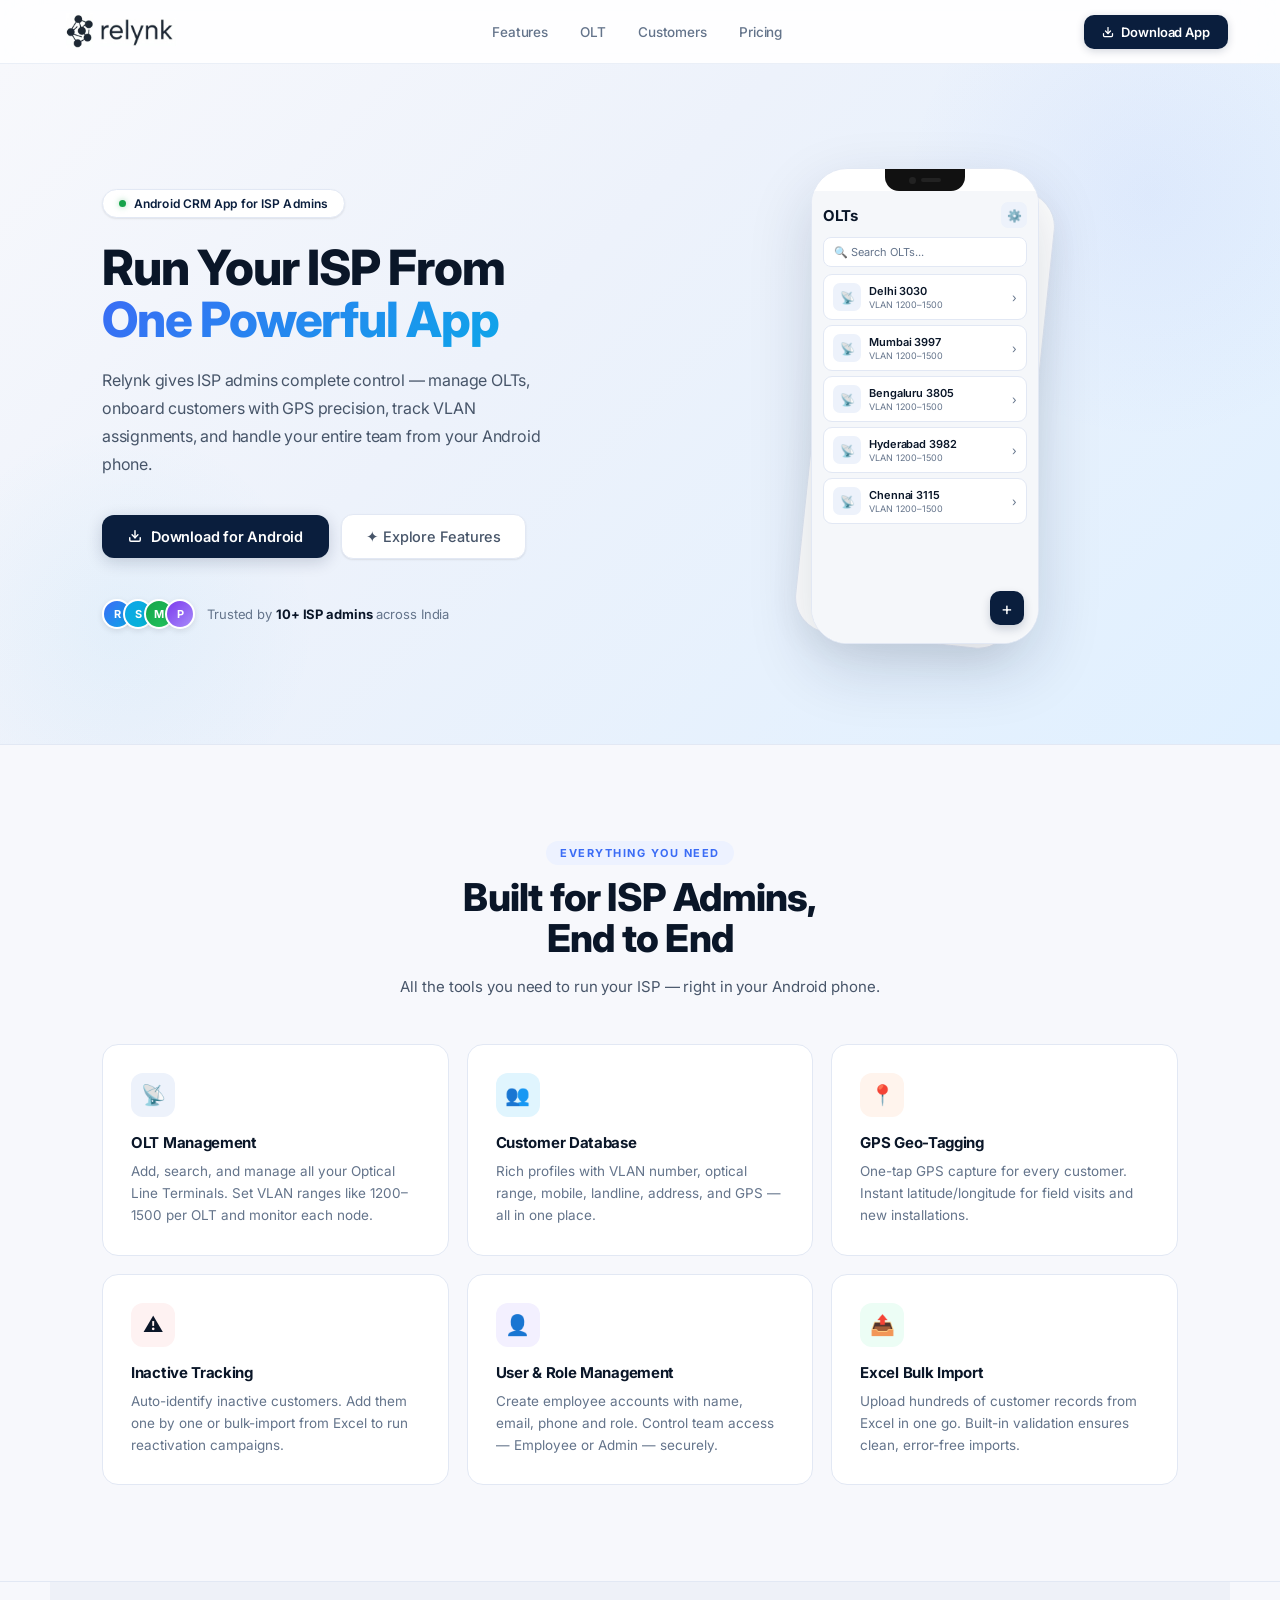
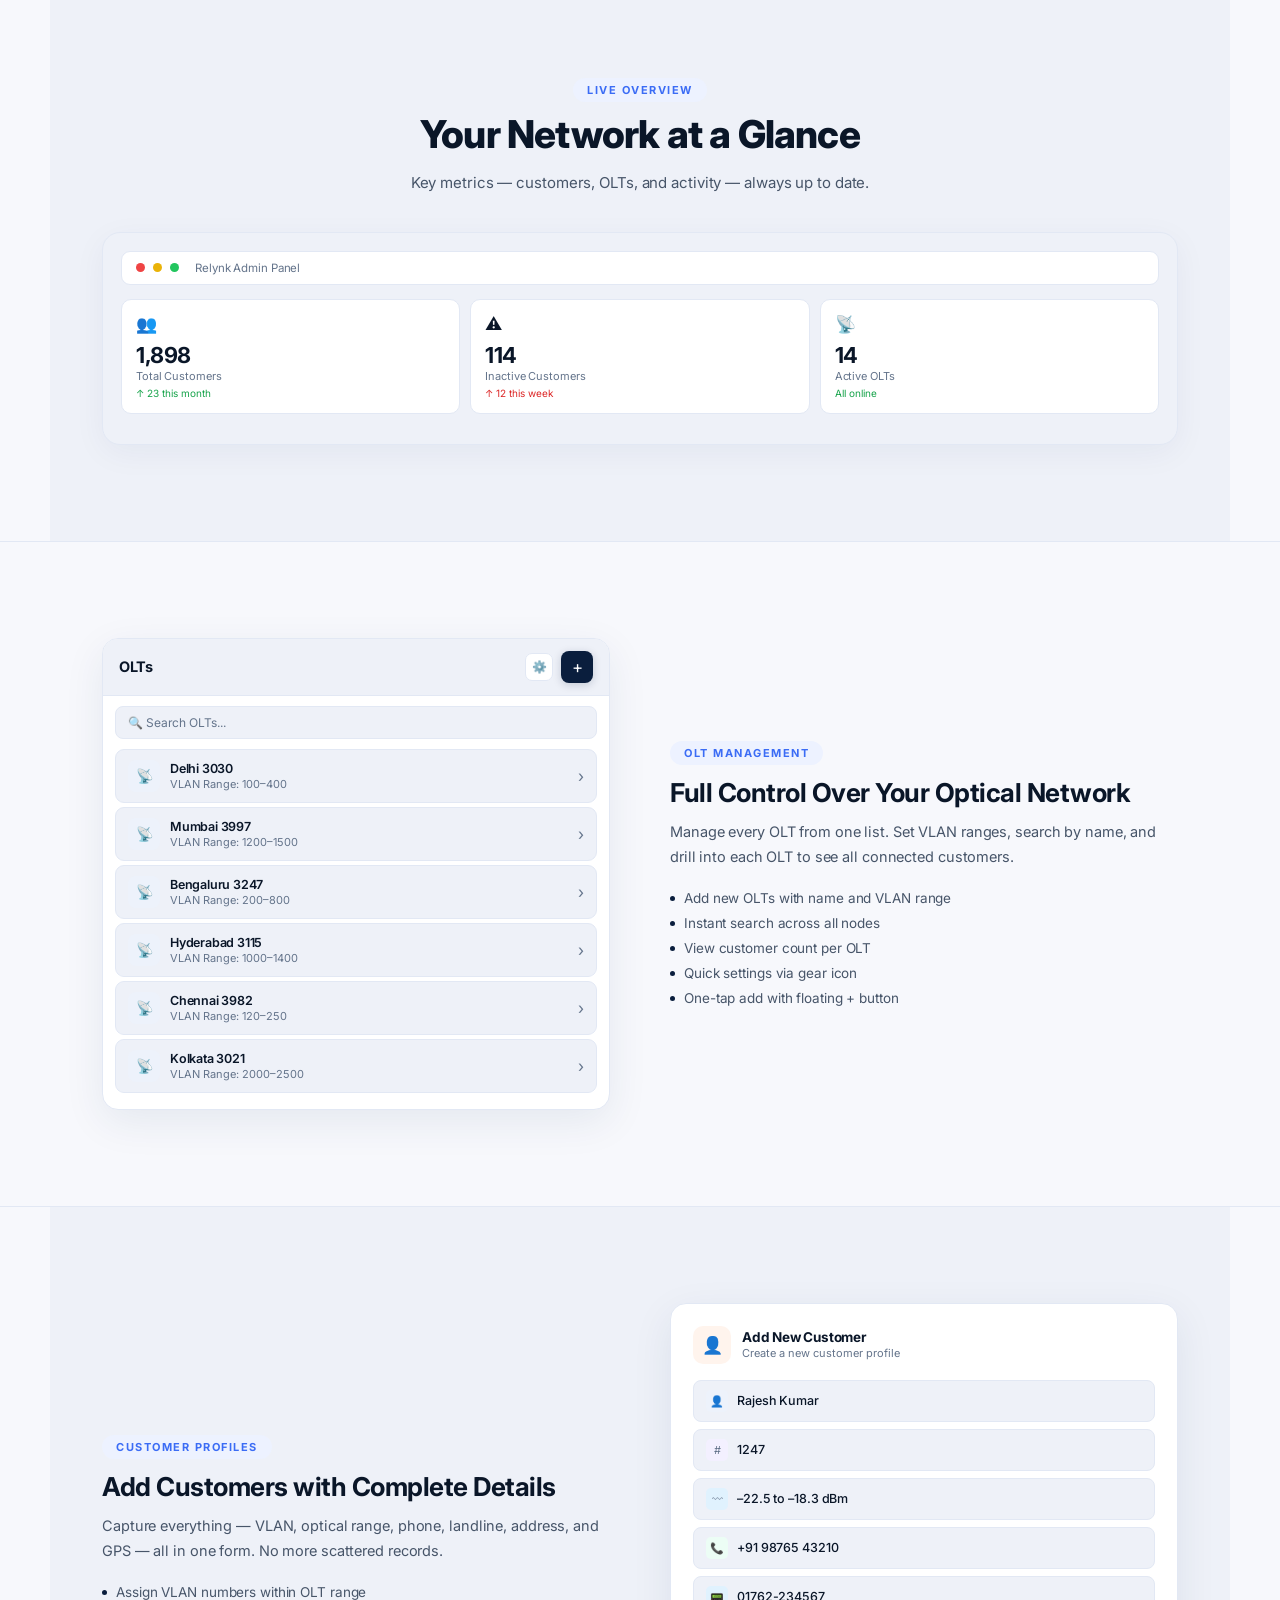
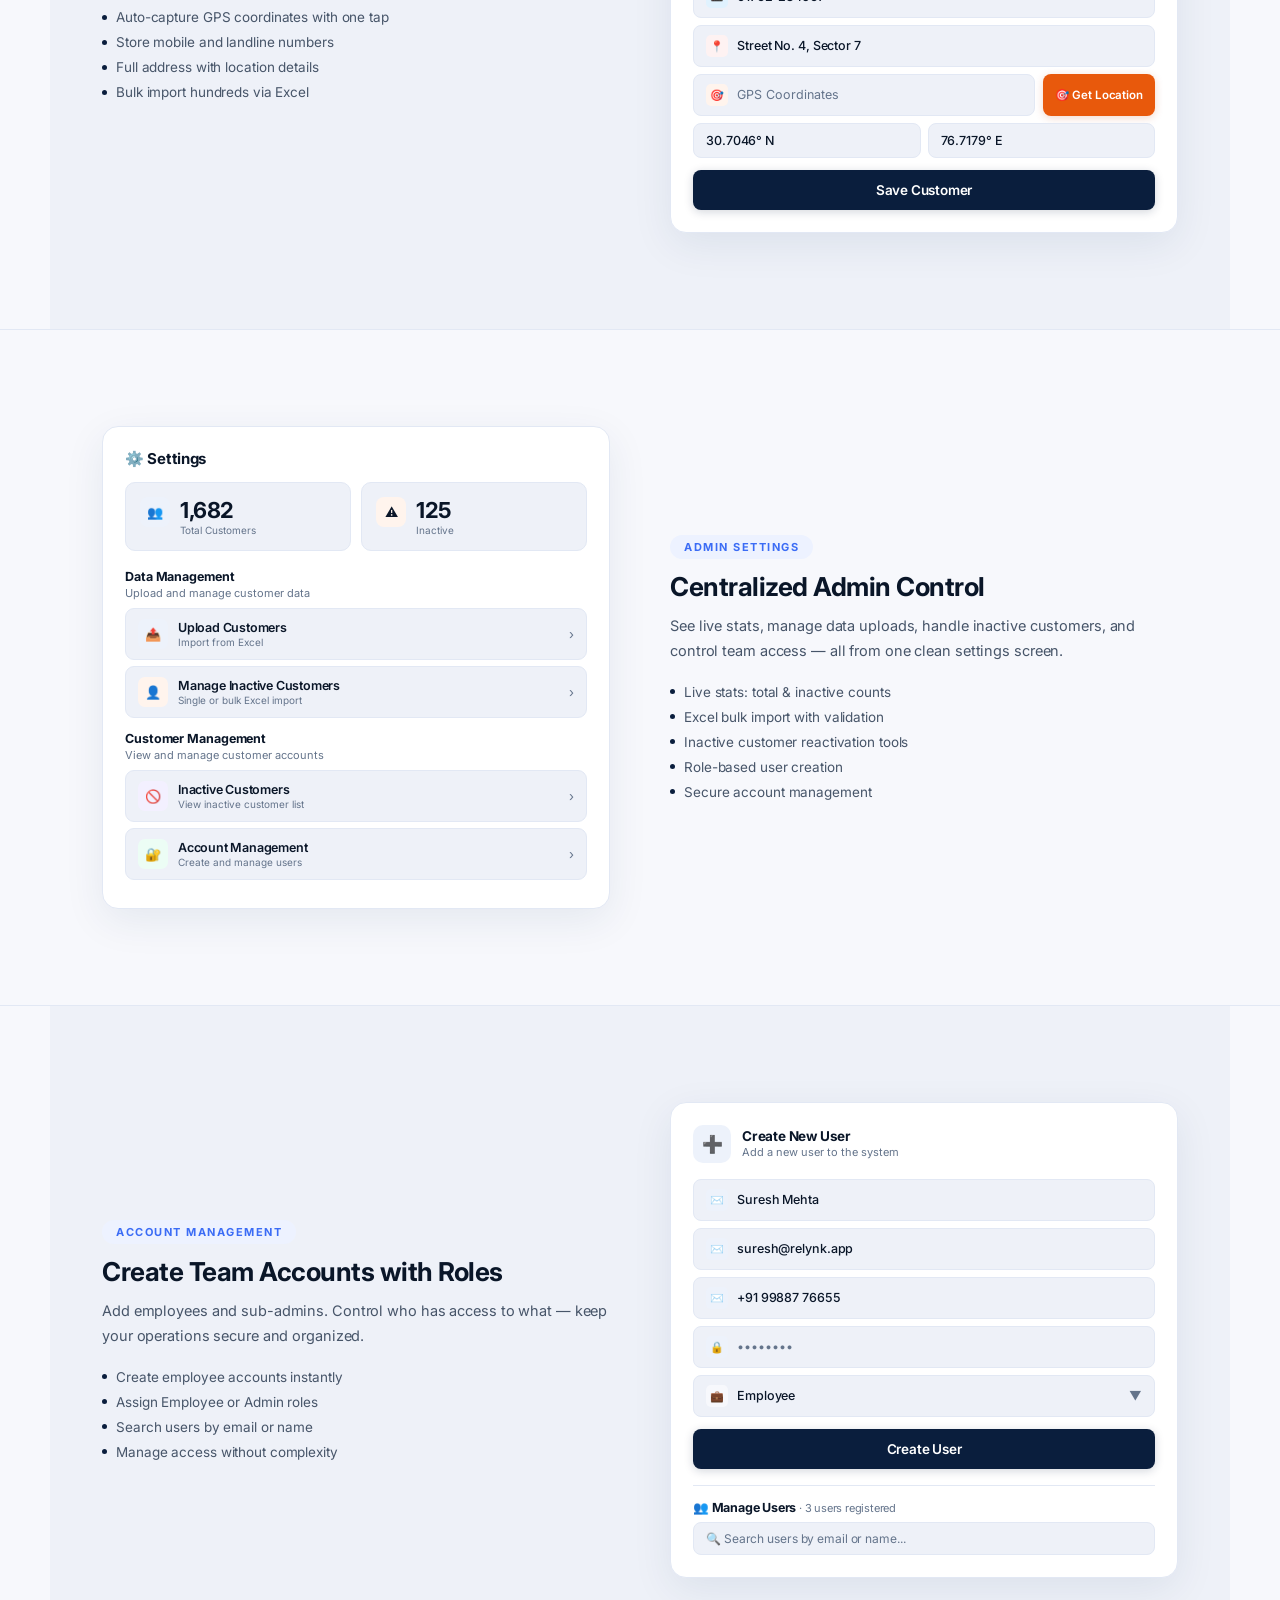
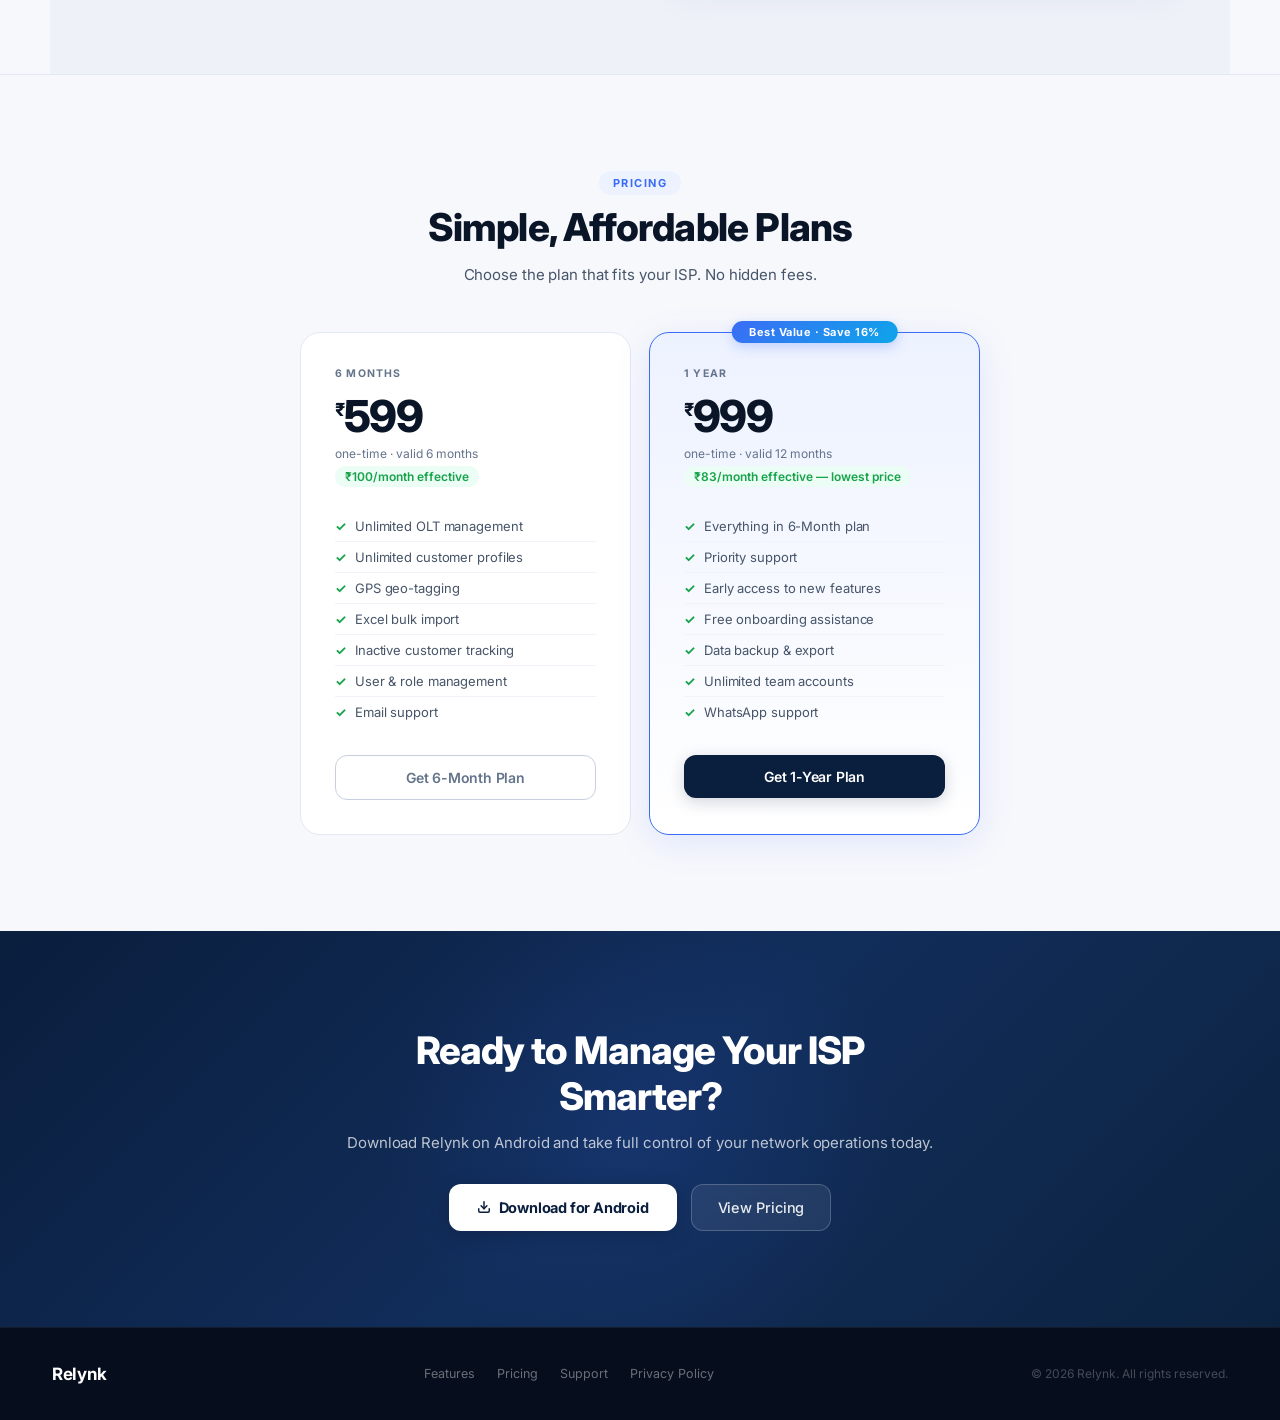
==== index.html @ 4d2cb81b ".." ====
<!DOCTYPE html>
<html lang="en">

<head>
  <meta charset="UTF-8" />
  <meta name="viewport" content="width=device-width, initial-scale=1.0" />
  <title>Relynk — The Smartest CRM for ISP Admins</title>
  <meta name="google-site-verification" content="j3lr04S2DX5Y_TOq9Ynu6AcFKn8KERR_1oFK6LRQ-oM" />
  <meta name="title" content="ISP CRM Software - Customer Management for Internet Service Providers">
  <meta name="description" content="Streamline your ISP operations with our all-in-one CRM built for internet service providers. Manage customer subscriptions, billing, complaints, network ticketing, and service requests — all from one platform. Boost retention and automate your ISP workflows today.">
  <meta name="keywords" content="ISP CRM, Relynk CRM, Relynk, CRM, internet service provider CRM, CRM for ISP, ISP customer management software, broadband CRM software, ISP billing management, ISP subscription management, telecom CRM solution, ISP complaint management, network ticketing system, ISP workflow automation, fiber internet CRM, ISP customer support software, internet provider customer portal, ISP lead management, ISP service management software, broadband provider software, ISP churn management, internet service billing software, CRM for telecom companies">
  <meta name="author" content="Relynk Team">
  <meta name="description"
    content="Relynk gives ISP admins complete control — manage OLTs, onboard customers with GPS precision, track VLANs, and handle your entire team from Android." />
  <meta name="theme-color" content="#0a1e3d" />
  <link rel="preconnect" href="https://fonts.googleapis.com" />
  <link rel="preconnect" href="https://fonts.gstatic.com" crossorigin />
  <!-- download instead of fething -->
  <link href="https://fonts.googleapis.com/css2?family=Inter:wght@400;500;600;700;800&display=swap" rel="stylesheet" />
  <style>
    :root {
      --bg: #f7f8fc;
      --bg2: #eef1f8;
      --surface: #ffffff;
      --border: #e2e8f4;
      --border2: #c8d0df;
      --navy: #0a1e3d;
      --navy-mid: #112d5a;
      --navy-light: #1a3f7a;
      --navy-pale: #edf2fb;
      --navy-glow: rgba(10, 30, 61, 0.18);
      --accent: #3b6cf5;
      --accent-dark: #2b54d4;
      --accent-pale: #edf2ff;
      --cyan: #0ea5e9;
      --cyan-pale: #e0f5fe;
      --orange: #e8590c;
      --orange-pale: #fff4ed;
      --green: #16a34a;
      --green-pale: #ecfdf5;
      --red: #dc2626;
      --red-pale: #fef2f2;
      --purple: #7c3aed;
      --purple-pale: #f3f0ff;
      --text: #0a1628;
      --text-muted: #64748b;
      --text-dim: #475569;
      --font: 'Inter', -apple-system, 'Segoe UI', sans-serif;
      --font-text: 'Inter', -apple-system, 'Segoe UI', sans-serif;
      --radius: 14px;
      --shadow-sm: 0 1px 3px rgba(0, 0, 0, 0.04), 0 1px 2px rgba(0, 0, 0, 0.06);
      --shadow-md: 0 4px 20px rgba(10, 30, 61, 0.07);
      --shadow-lg: 0 12px 48px rgba(10, 30, 61, 0.10);
      --shadow-xl: 0 24px 64px rgba(10, 30, 61, 0.14);
      --gradient-hero: linear-gradient(135deg, #f7f8fc 0%, #edf2fb 40%, #e0f0ff 100%);
      --gradient-accent: linear-gradient(135deg, #3b6cf5, #0ea5e9);
      --gradient-cta: linear-gradient(135deg, #0a1e3d 0%, #112d5a 50%, #0c2340 100%);
    }

    *,
    *::before,
    *::after {
      box-sizing: border-box;
      margin: 0;
      padding: 0;
    }

    html {
      scroll-behavior: smooth;
    }

    body {
      font-family: var(--font-text);
      background: var(--bg);
      color: var(--text);
      overflow-x: hidden;
      -webkit-font-smoothing: antialiased;
      -moz-osx-font-smoothing: grayscale;
    }

    /* NAV */
    nav {
      position: sticky;
      top: 0;
      z-index: 100;
      display: flex;
      align-items: center;
      justify-content: space-between;
      padding: 0 52px;
      height: 64px;
      background: rgba(255, 255, 255, 0.82);
      backdrop-filter: blur(24px) saturate(200%);
      -webkit-backdrop-filter: blur(24px) saturate(200%);
      border-bottom: 1px solid rgba(226, 232, 244, 0.7);
      transition: box-shadow .3s, background .3s;
    }

    nav.scrolled {
      box-shadow: 0 4px 30px rgba(10, 30, 61, 0.06);
      background: rgba(255, 255, 255, 0.95);
    }

    .nav-logo {
      display: flex;
      align-items: center;
      text-decoration: none;
    }

    .nav-logo-icon {
      width: 30px;
      height: 30px;
      background: var(--navy);
      border-radius: 8px;
      display: flex;
      align-items: center;
      justify-content: center;
    }

    .nav-links {
      display: flex;
      align-items: center;
      gap: 32px;
    }

    .nav-links a {
      font-size: 13.5px;
      font-weight: 500;
      color: var(--text-muted);
      text-decoration: none;
      transition: color .2s;
      letter-spacing: -0.1px;
      position: relative;
    }

    .nav-links a::after {
      content: '';
      position: absolute;
      bottom: -4px;
      left: 0;
      width: 0;
      height: 2px;
      background: var(--gradient-accent);
      border-radius: 2px;
      transition: width .25s ease;
    }

    .nav-links a:hover {
      color: var(--navy);
    }

    .nav-links a:hover::after {
      width: 100%;
    }

    .btn-dl {
      background: var(--navy);
      border: none;
      color: white;
      padding: 9px 18px;
      border-radius: 10px;
      font-size: 13px;
      font-weight: 600;
      cursor: pointer;
      font-family: var(--font-text);
      display: flex;
      align-items: center;
      gap: 7px;
      transition: all .2s ease;
      letter-spacing: -0.1px;
      text-decoration: none;
      box-shadow: 0 2px 8px var(--navy-glow);
    }

    .btn-dl:hover {
      background: var(--navy-light);
      transform: translateY(-1px);
      box-shadow: 0 4px 16px var(--navy-glow);
    }

    /* HERO */
    .hero-section {
      background: var(--gradient-hero);
      position: relative;
      overflow: hidden;
    }

    .hero-section::before {
      content: '';
      position: absolute;
      top: -120px;
      right: -120px;
      width: 500px;
      height: 500px;
      background: radial-gradient(circle, rgba(59, 108, 245, 0.06) 0%, transparent 70%);
      pointer-events: none;
    }

    .hero-section::after {
      content: '';
      position: absolute;
      bottom: -80px;
      left: -80px;
      width: 400px;
      height: 400px;
      background: radial-gradient(circle, rgba(14, 165, 233, 0.05) 0%, transparent 70%);
      pointer-events: none;
    }

    .hero {
      max-width: 1180px;
      margin: 0 auto;
      padding: 90px 52px 80px;
      display: grid;
      grid-template-columns: 1fr 1fr;
      gap: 64px;
      align-items: center;
      position: relative;
      z-index: 1;
    }

    .hero-badge {
      display: inline-flex;
      align-items: center;
      gap: 8px;
      background: white;
      border: 1px solid var(--border);
      border-radius: 100px;
      padding: 6px 16px;
      font-size: 12px;
      font-weight: 600;
      color: var(--navy);
      margin-bottom: 24px;
      animation: fu .6s ease both;
      letter-spacing: 0.1px;
      box-shadow: var(--shadow-sm);
    }

    .badge-dot {
      width: 7px;
      height: 7px;
      background: var(--green);
      border-radius: 50%;
      animation: blink 2s infinite;
      box-shadow: 0 0 6px rgba(22, 163, 74, 0.4);
    }

    @keyframes blink {

      0%,
      100% {
        opacity: 1
      }

      50% {
        opacity: .2
      }
    }

    @keyframes fu {
      from {
        opacity: 0;
        transform: translateY(18px)
      }

      to {
        opacity: 1;
        transform: translateY(0)
      }
    }

    .hero h1 {
      font-family: var(--font);
      font-weight: 800;
      font-size: clamp(34px, 3.8vw, 52px);
      line-height: 1.06;
      letter-spacing: -1.2px;
      margin-bottom: 20px;
      animation: fu .6s .1s ease both;
      color: var(--text);
    }

    .hero h1 span {
      background: var(--gradient-accent);
      -webkit-background-clip: text;
      -webkit-text-fill-color: transparent;
      background-clip: text;
    }

    .hero-p {
      font-size: 16px;
      color: var(--text-dim);
      line-height: 1.75;
      margin-bottom: 36px;
      max-width: 460px;
      animation: fu .6s .2s ease both;
      font-weight: 400;
      letter-spacing: -0.2px;
    }

    .hero-actions {
      display: flex;
      gap: 12px;
      align-items: center;
      margin-bottom: 40px;
      animation: fu .6s .3s ease both;
    }

    .btn-hero {
      background: var(--navy);
      border: none;
      color: white;
      padding: 13px 26px;
      border-radius: 12px;
      font-size: 14.5px;
      font-weight: 600;
      cursor: pointer;
      font-family: var(--font-text);
      display: flex;
      align-items: center;
      gap: 9px;
      box-shadow: 0 4px 16px var(--navy-glow);
      transition: all .25s ease;
      text-decoration: none;
      letter-spacing: -0.2px;
    }

    .btn-hero:hover {
      background: var(--navy-light);
      box-shadow: 0 8px 28px var(--navy-glow);
      transform: translateY(-2px);
    }

    .btn-ghost {
      background: white;
      border: 1.5px solid var(--border);
      color: var(--text-dim);
      padding: 13px 24px;
      border-radius: 12px;
      font-size: 14.5px;
      font-weight: 500;
      cursor: pointer;
      font-family: var(--font-text);
      display: flex;
      align-items: center;
      gap: 8px;
      transition: all .2s;
      letter-spacing: -0.1px;
      box-shadow: var(--shadow-sm);
    }

    .btn-ghost:hover {
      border-color: var(--accent);
      color: var(--accent);
      box-shadow: 0 4px 16px rgba(59, 108, 245, 0.1);
      transform: translateY(-1px);
    }

    .hero-trust {
      display: flex;
      align-items: center;
      gap: 12px;
      animation: fu .6s .4s ease both;
    }

    .avatars {
      display: flex;
    }

    .av {
      width: 30px;
      height: 30px;
      border-radius: 50%;
      border: 2.5px solid white;
      margin-left: -9px;
      font-size: 11px;
      font-weight: 700;
      color: white;
      display: flex;
      align-items: center;
      justify-content: center;
      box-shadow: 0 2px 6px rgba(0, 0, 0, 0.1);
    }

    .av:first-child {
      margin-left: 0;
    }

    .trust-txt {
      font-size: 13px;
      color: var(--text-muted);
      font-weight: 400;
      letter-spacing: -0.1px;
    }

    .trust-txt strong {
      color: var(--text);
      font-weight: 700;
    }

    /* PHONE */
    .hero-right {
      display: flex;
      justify-content: center;
      animation: fu .6s .16s ease both;
    }

    .phone-stack {
      position: relative;
      width: 260px;
      height: 510px;
    }

    .phone-back {
      position: absolute;
      width: 220px;
      height: 460px;
      background: white;
      border: 1px solid var(--border);
      border-radius: 36px;
      top: 28px;
      left: 50%;
      transform: translateX(-50%) rotate(6deg);
      box-shadow: 0 12px 40px rgba(0, 0, 0, 0.06);
    }

    .phone {
      position: absolute;
      width: 228px;
      height: 476px;
      background: white;
      border: 1px solid var(--border);
      border-radius: 36px;
      overflow: hidden;
      box-shadow: 0 24px 64px rgba(10, 30, 61, 0.16);
      top: 14px;
      left: 50%;
      transform: translateX(-50%);
      z-index: 2;
    }

    .notch {
      width: 80px;
      height: 22px;
      background: #111;
      border-radius: 0 0 14px 14px;
      margin: 0 auto;
      display: flex;
      align-items: center;
      justify-content: center;
      gap: 5px;
    }

    .n-cam {
      width: 7px;
      height: 7px;
      background: #222;
      border-radius: 50%;
    }

    .n-mic {
      width: 20px;
      height: 4px;
      background: #222;
      border-radius: 3px;
    }

    .p-screen {
      padding: 11px;
      background: #f5f7fa;
      height: calc(100% - 22px);
      overflow: hidden;
    }

    .p-hdr {
      display: flex;
      justify-content: space-between;
      align-items: center;
      margin-bottom: 9px;
    }

    .p-title {
      font-family: var(--font);
      font-size: 15px;
      font-weight: 700;
      color: #0a1628;
      letter-spacing: -0.3px;
    }

    .p-ico-btn {
      width: 26px;
      height: 26px;
      background: var(--navy-pale);
      border-radius: 7px;
      display: flex;
      align-items: center;
      justify-content: center;
      font-size: 12px;
    }

    .p-search {
      background: white;
      border: 1px solid var(--border);
      border-radius: 8px;
      padding: 7px 10px;
      font-size: 11px;
      color: var(--text-muted);
      display: flex;
      align-items: center;
      gap: 5px;
      margin-bottom: 7px;
    }

    .p-item {
      background: white;
      border: 1px solid var(--border);
      border-radius: 9px;
      padding: 8px 9px;
      display: flex;
      align-items: center;
      gap: 8px;
      margin-bottom: 5px;
    }

    .p-ico {
      width: 28px;
      height: 28px;
      background: var(--navy-pale);
      border-radius: 7px;
      display: flex;
      align-items: center;
      justify-content: center;
      font-size: 12px;
      flex-shrink: 0;
    }

    .p-name {
      font-size: 11px;
      font-weight: 600;
      color: #0a1628;
      letter-spacing: -0.1px;
    }

    .p-sub {
      font-size: 9px;
      color: var(--text-muted);
      margin-top: 1px;
    }

    .p-arr {
      margin-left: auto;
      color: var(--text-muted);
      font-size: 12px;
    }

    .p-fab {
      position: absolute;
      bottom: 18px;
      right: 14px;
      width: 34px;
      height: 34px;
      background: var(--navy);
      border-radius: 10px;
      display: flex;
      align-items: center;
      justify-content: center;
      font-size: 18px;
      color: white;
      box-shadow: 0 4px 10px var(--navy-glow);
    }

    /* SECTION */
    .section {
      max-width: 1180px;
      margin: 0 auto;
      padding: 96px 52px;
    }

    .section-tag {
      display: inline-flex;
      align-items: center;
      gap: 6px;
      font-size: 11px;
      font-weight: 700;
      letter-spacing: 1.5px;
      text-transform: uppercase;
      color: var(--accent);
      margin-bottom: 12px;
      padding: 5px 14px;
      background: var(--accent-pale);
      border-radius: 100px;
    }

    .section-title {
      font-family: var(--font);
      font-size: clamp(26px, 3vw, 40px);
      font-weight: 800;
      letter-spacing: -0.8px;
      line-height: 1.08;
      margin-bottom: 14px;
      color: var(--text);
    }

    .section-sub {
      font-size: 15px;
      color: var(--text-dim);
      line-height: 1.72;
      margin-bottom: 44px;
      max-width: 500px;
      font-weight: 400;
      letter-spacing: -0.1px;
    }

    /* FEATURES */
    .fg {
      display: grid;
      grid-template-columns: repeat(3, 1fr);
      gap: 18px;
    }

    .fc {
      background: white;
      border: 1px solid var(--border);
      border-radius: 16px;
      padding: 28px;
      transition: all .3s ease;
      position: relative;
      overflow: hidden;
    }

    .fc::before {
      content: '';
      position: absolute;
      top: 0;
      left: 0;
      right: 0;
      height: 3px;
      background: var(--gradient-accent);
      opacity: 0;
      transition: opacity .3s;
    }

    .fc:hover {
      border-color: rgba(59, 108, 245, 0.2);
      transform: translateY(-4px);
      box-shadow: var(--shadow-lg);
    }

    .fc:hover::before {
      opacity: 1;
    }

    .fi {
      width: 44px;
      height: 44px;
      border-radius: 12px;
      display: flex;
      align-items: center;
      justify-content: center;
      font-size: 20px;
      margin-bottom: 16px;
    }

    .fi-b {
      background: var(--navy-pale);
    }

    .fi-c {
      background: var(--cyan-pale);
    }

    .fi-o {
      background: var(--orange-pale);
    }

    .fi-g {
      background: var(--green-pale);
    }

    .fi-p {
      background: var(--purple-pale);
    }

    .fi-r {
      background: var(--red-pale);
    }

    .ft {
      font-family: var(--font);
      font-size: 15px;
      font-weight: 700;
      margin-bottom: 8px;
      letter-spacing: -0.3px;
      color: var(--text);
    }

    .fd {
      font-size: 13.5px;
      color: var(--text-muted);
      line-height: 1.65;
      font-weight: 400;
    }

    /* SPLIT */
    .split {
      display: grid;
      grid-template-columns: 1fr 1fr;
      gap: 60px;
      align-items: center;
    }

    .si h3 {
      font-family: var(--font);
      font-size: 26px;
      font-weight: 700;
      letter-spacing: -0.5px;
      margin-bottom: 12px;
      color: var(--text);
    }

    .si p {
      font-size: 14.5px;
      color: var(--text-dim);
      line-height: 1.72;
      margin-bottom: 20px;
      font-weight: 400;
      letter-spacing: -0.1px;
    }

    .bullets {
      display: flex;
      flex-direction: column;
      gap: 9px;
    }

    .bul {
      display: flex;
      align-items: center;
      gap: 9px;
      font-size: 13.5px;
      color: var(--text-dim);
      letter-spacing: -0.1px;
    }

    .bd {
      width: 5px;
      height: 5px;
      background: var(--navy);
      border-radius: 50%;
      flex-shrink: 0;
    }

    /* MOCKUP */
    .mk {
      background: white;
      border: 1px solid var(--border);
      border-radius: 16px;
      overflow: hidden;
      box-shadow: 0 12px 40px rgba(15, 45, 94, 0.08);
    }

    .mk-bar {
      background: var(--bg2);
      border-bottom: 1px solid var(--border);
      padding: 12px 16px;
      display: flex;
      align-items: center;
      justify-content: space-between;
    }

    .mk-title {
      font-family: var(--font);
      font-size: 14.5px;
      font-weight: 700;
      letter-spacing: -0.3px;
    }

    .mk-search {
      margin: 10px 12px;
      background: var(--bg2);
      border: 1px solid var(--border);
      border-radius: 8px;
      padding: 8px 12px;
      font-size: 12px;
      color: var(--text-muted);
      display: flex;
      align-items: center;
      gap: 6px;
      letter-spacing: -0.1px;
    }

    .mk-item {
      margin: 4px 12px;
      background: var(--bg2);
      border: 1px solid var(--border);
      border-radius: 9px;
      padding: 10px 12px;
      display: flex;
      align-items: center;
      gap: 10px;
      transition: border-color .15s;
      cursor: pointer;
    }

    .mk-item:hover {
      border-color: #c0cfea;
      background: var(--navy-pale);
    }

    .mk-ico {
      width: 32px;
      height: 32px;
      background: var(--navy-pale);
      border-radius: 8px;
      display: flex;
      align-items: center;
      justify-content: center;
      font-size: 14px;
      flex-shrink: 0;
    }

    .mk-name {
      font-size: 12.5px;
      font-weight: 600;
      letter-spacing: -0.2px;
    }

    .mk-sub {
      font-size: 11px;
      color: var(--text-muted);
      margin-top: 1px;
    }

    .mk-arr {
      margin-left: auto;
      color: var(--text-muted);
    }

    .mk-fab {
      width: 32px;
      height: 32px;
      background: var(--navy);
      border-radius: 8px;
      display: flex;
      align-items: center;
      justify-content: center;
      font-size: 17px;
      color: white;
      box-shadow: 0 2px 8px var(--navy-glow);
      flex-shrink: 0;
    }

    /* FORM */
    .fm {
      background: white;
      border: 1px solid var(--border);
      border-radius: 16px;
      padding: 22px;
      box-shadow: 0 12px 40px rgba(15, 45, 94, 0.08);
    }

    .fh {
      display: flex;
      align-items: center;
      gap: 11px;
      margin-bottom: 16px;
    }

    .fh-ico {
      width: 38px;
      height: 38px;
      border-radius: 10px;
      display: flex;
      align-items: center;
      justify-content: center;
      font-size: 17px;
    }

    .fh h4 {
      font-family: var(--font-text);
      font-size: 13.5px;
      font-weight: 700;
      letter-spacing: -0.2px;
    }

    .fh p {
      font-size: 11px;
      color: var(--text-muted);
      margin-top: 1px;
    }

    .ff {
      background: var(--bg2);
      border: 1px solid var(--border);
      border-radius: 8px;
      padding: 9px 12px;
      margin-bottom: 7px;
      display: flex;
      align-items: center;
      gap: 9px;
      font-size: 12.5px;
      color: var(--text-muted);
    }

    .ff-ico {
      width: 22px;
      height: 22px;
      border-radius: 5px;
      display: flex;
      align-items: center;
      justify-content: center;
      font-size: 11px;
      flex-shrink: 0;
    }

    .fv {
      color: var(--text);
      font-weight: 500;
      letter-spacing: -0.1px;
    }

    .gps-row {
      display: flex;
      gap: 8px;
      margin-bottom: 7px;
    }

    .gps-btn {
      background: var(--orange);
      color: white;
      border-radius: 8px;
      padding: 9px 12px;
      font-size: 11.5px;
      font-weight: 600;
      display: flex;
      align-items: center;
      gap: 5px;
      white-space: nowrap;
      cursor: pointer;
      box-shadow: 0 2px 8px rgba(194, 65, 12, .2);
      letter-spacing: -0.1px;
    }

    .fsub {
      background: var(--navy);
      color: white;
      border-radius: 8px;
      padding: 12px;
      text-align: center;
      font-size: 13.5px;
      font-weight: 600;
      margin-top: 12px;
      cursor: pointer;
      box-shadow: 0 2px 10px var(--navy-glow);
      transition: all .15s;
      letter-spacing: -0.2px;
    }

    .fsub:hover {
      background: var(--navy-light);
    }

    /* DASHBOARD */
    .dash-wrap {
      background: var(--bg2);
      border-radius: 18px;
      padding: 18px;
      border: 1px solid var(--border);
      box-shadow: 0 8px 32px rgba(15, 45, 94, 0.05);
    }

    .dash-bar {
      background: white;
      border: 1px solid var(--border);
      border-radius: 9px;
      padding: 9px 14px;
      display: flex;
      align-items: center;
      gap: 8px;
      margin-bottom: 14px;
    }

    .db-dot {
      width: 9px;
      height: 9px;
      border-radius: 50%;
    }

    .dg {
      display: grid;
      grid-template-columns: repeat(3, 1fr);
      gap: 10px;
      margin-bottom: 12px;
    }

    .mc {
      background: white;
      border: 1px solid var(--border);
      border-radius: 10px;
      padding: 14px;
    }

    .mc-i {
      font-size: 17px;
      margin-bottom: 8px;
    }

    .mc-v {
      font-family: var(--font);
      font-size: 22px;
      font-weight: 700;
      letter-spacing: -0.5px;
    }

    .mc-l {
      font-size: 11px;
      color: var(--text-muted);
      margin-top: 1px;
      letter-spacing: -0.1px;
    }

    .mc-c {
      font-size: 10px;
      margin-top: 4px;
    }

    .cup {
      color: var(--green);
    }

    .cdn {
      color: var(--red);
    }

    /* SETTINGS */
    .sm {
      background: white;
      border: 1px solid var(--border);
      border-radius: 16px;
      padding: 22px;
      box-shadow: 0 12px 40px rgba(15, 45, 94, 0.08);
    }

    .ss-row {
      display: grid;
      grid-template-columns: 1fr 1fr;
      gap: 10px;
      margin-bottom: 18px;
    }

    .ss-card {
      background: var(--bg2);
      border: 1px solid var(--border);
      border-radius: 10px;
      padding: 14px;
      display: flex;
      align-items: flex-start;
      gap: 10px;
    }

    .ss-ico {
      width: 30px;
      height: 30px;
      border-radius: 8px;
      display: flex;
      align-items: center;
      justify-content: center;
      font-size: 13px;
      flex-shrink: 0;
    }

    .ss-v {
      font-family: var(--font);
      font-size: 22px;
      font-weight: 700;
      letter-spacing: -0.5px;
    }

    .ss-l {
      font-size: 10px;
      color: var(--text-muted);
      margin-top: 1px;
    }

    .sg-t {
      font-family: var(--font-text);
      font-size: 12.5px;
      font-weight: 700;
      margin-bottom: 2px;
      letter-spacing: -0.1px;
    }

    .sg-s {
      font-size: 11px;
      color: var(--text-muted);
      margin-bottom: 8px;
    }

    .s-item {
      background: var(--bg2);
      border: 1px solid var(--border);
      border-radius: 9px;
      padding: 10px 12px;
      display: flex;
      align-items: center;
      gap: 10px;
      margin-bottom: 6px;
      cursor: pointer;
      transition: border-color .15s;
    }

    .s-item:hover {
      border-color: #c0cfea;
    }

    .s-ico {
      width: 30px;
      height: 30px;
      border-radius: 7px;
      display: flex;
      align-items: center;
      justify-content: center;
      font-size: 13px;
      flex-shrink: 0;
    }

    .s-n {
      font-size: 12.5px;
      font-weight: 600;
      letter-spacing: -0.2px;
    }

    .s-s {
      font-size: 10px;
      color: var(--text-muted);
      margin-top: 1px;
    }

    .s-a {
      margin-left: auto;
      color: var(--text-muted);
      font-size: 13px;
    }

    /* PRICING */
    .pg {
      display: grid;
      grid-template-columns: 1fr 1fr;
      gap: 18px;
      max-width: 680px;
      margin: 0 auto;
    }

    .pc {
      background: white;
      border: 1.5px solid var(--border);
      border-radius: 20px;
      padding: 34px;
      transition: all .3s ease;
      position: relative;
    }

    .pc:hover {
      box-shadow: var(--shadow-lg);
      border-color: rgba(59, 108, 245, 0.2);
      transform: translateY(-4px);
    }

    .pc.best {
      border-color: var(--accent);
      background: linear-gradient(180deg, var(--accent-pale), white);
      box-shadow: 0 8px 36px rgba(59, 108, 245, 0.12);
    }

    .best-lbl {
      position: absolute;
      top: -12px;
      left: 50%;
      transform: translateX(-50%);
      background: var(--gradient-accent);
      color: white;
      padding: 4px 18px;
      border-radius: 100px;
      font-size: 11px;
      font-weight: 700;
      letter-spacing: .5px;
      white-space: nowrap;
      box-shadow: 0 4px 12px rgba(59, 108, 245, 0.25);
    }

    .pp {
      font-size: 10.5px;
      font-weight: 700;
      text-transform: uppercase;
      letter-spacing: 1.2px;
      color: var(--text-muted);
      margin-bottom: 9px;
    }

    .pv {
      font-family: var(--font);
      font-size: 44px;
      font-weight: 800;
      color: var(--text);
      margin-bottom: 3px;
      letter-spacing: -1.5px;
    }

    .pv sup {
      font-size: 18px;
      vertical-align: super;
    }

    .pperiod {
      font-size: 12px;
      color: var(--text-muted);
      margin-bottom: 4px;
    }

    .psave {
      font-size: 12px;
      color: var(--green);
      font-weight: 600;
      margin-bottom: 24px;
      background: var(--green-pale);
      display: inline-block;
      padding: 3px 10px;
      border-radius: 100px;
    }

    .pf {
      margin-bottom: 28px;
    }

    .pf-row {
      display: flex;
      align-items: center;
      gap: 9px;
      font-size: 13px;
      color: var(--text-dim);
      padding: 7px 0;
      border-bottom: 1px solid #f0f3f8;
      letter-spacing: -0.1px;
    }

    .pf-row:last-child {
      border-bottom: none;
    }

    .ck {
      color: var(--green);
      font-weight: 700;
    }

    .pb {
      width: 100%;
      padding: 13px;
      border-radius: 12px;
      font-size: 14px;
      font-weight: 600;
      cursor: pointer;
      font-family: var(--font-text);
      border: none;
      transition: all .25s ease;
      letter-spacing: -0.2px;
    }

    .pb-o {
      background: white;
      border: 1.5px solid var(--border2) !important;
      color: var(--text-muted);
    }

    .pb-o:hover {
      border-color: var(--accent) !important;
      color: var(--accent);
      transform: translateY(-1px);
    }

    .pb-f {
      background: var(--navy);
      color: white;
      box-shadow: 0 4px 16px var(--navy-glow);
    }

    .pb-f:hover {
      background: var(--navy-light);
      transform: translateY(-1px);
      box-shadow: 0 8px 24px var(--navy-glow);
    }

    /* CTA */
    .cta {
      background: var(--gradient-cta);
      padding: 96px 52px;
      text-align: center;
      position: relative;
      overflow: hidden;
    }

    .cta::before {
      content: '';
      position: absolute;
      top: -100px;
      left: 50%;
      transform: translateX(-50%);
      width: 600px;
      height: 600px;
      background: radial-gradient(circle, rgba(59, 108, 245, 0.12) 0%, transparent 60%);
      pointer-events: none;
    }

    .cta h2 {
      font-family: var(--font);
      font-size: 38px;
      font-weight: 800;
      letter-spacing: -1px;
      color: white;
      margin-bottom: 14px;
      position: relative;
    }

    .cta p {
      font-size: 15px;
      color: rgba(255, 255, 255, .72);
      margin-bottom: 32px;
      font-weight: 400;
      letter-spacing: -0.1px;
    }

    .cta p {
      position: relative;
    }

    .cta-acts {
      display: flex;
      gap: 14px;
      justify-content: center;
      position: relative;
    }

    .btn-cw {
      background: white;
      color: var(--navy);
      padding: 14px 28px;
      border-radius: 12px;
      font-size: 14.5px;
      font-weight: 700;
      cursor: pointer;
      border: none;
      font-family: var(--font-text);
      display: flex;
      align-items: center;
      gap: 8px;
      box-shadow: 0 4px 20px rgba(0, 0, 0, .18);
      transition: all .25s ease;
      text-decoration: none;
      letter-spacing: -0.2px;
    }

    .btn-cw:hover {
      transform: translateY(-2px);
      box-shadow: 0 10px 32px rgba(0, 0, 0, .25);
    }

    .btn-co {
      background: rgba(255, 255, 255, .08);
      color: rgba(255, 255, 255, .9);
      padding: 14px 26px;
      border-radius: 12px;
      font-size: 14.5px;
      font-weight: 500;
      cursor: pointer;
      border: 1.5px solid rgba(255, 255, 255, .2);
      font-family: var(--font-text);
      transition: all .25s ease;
      letter-spacing: -0.1px;
      backdrop-filter: blur(8px);
    }

    .btn-co:hover {
      background: rgba(255, 255, 255, .15);
      border-color: rgba(255, 255, 255, .35);
      transform: translateY(-1px);
    }

    /* FOOTER */
    footer {
      background: #060e1e;
      padding: 36px 52px;
      display: flex;
      justify-content: space-between;
      align-items: center;
      border-top: 1px solid rgba(255, 255, 255, 0.06);
    }

    .fl {
      font-family: var(--font);
      font-weight: 700;
      font-size: 17px;
      color: white;
      letter-spacing: -0.3px;
    }

    .flinks {
      display: flex;
      gap: 22px;
    }

    .flinks a {
      font-size: 12.5px;
      color: rgba(255, 255, 255, .4);
      text-decoration: none;
      transition: color .15s;
    }

    .flinks a:hover {
      color: rgba(255, 255, 255, .8);
    }

    .fc2 {
      font-size: 12px;
      color: rgba(255, 255, 255, .25);
    }

    /* UTILS */
    hr.div {
      border: none;
      border-top: 1px solid var(--border);
      margin: 0;
    }

    .stripe {
      background: var(--bg2);
    }

    .reveal {
      opacity: 0;
      transform: translateY(24px);
      transition: opacity .65s cubic-bezier(0.22, 1, 0.36, 1), transform .65s cubic-bezier(0.22, 1, 0.36, 1);
    }

    .reveal.on {
      opacity: 1;
      transform: translateY(0);
    }

    .d1 {
      transition-delay: .12s
    }

    .d2 {
      transition-delay: .24s
    }

    .d3 {
      transition-delay: .36s
    }

    /* DOWNLOAD OVERLAY */
    #dl-overlay {
      display: none;
      position: fixed;
      inset: 0;
      z-index: 9999;
      background: rgba(9, 22, 42, 0.6);
      backdrop-filter: blur(8px);
      -webkit-backdrop-filter: blur(8px);
      align-items: center;
      justify-content: center;
    }

    #dl-overlay.show {
      display: flex;
      animation: fadeIn .2s ease;
    }

    @keyframes fadeIn {
      from {
        opacity: 0
      }

      to {
        opacity: 1
      }
    }

    .dl-card {
      background: white;
      border-radius: 20px;
      padding: 44px 40px;
      text-align: center;
      max-width: 310px;
      width: 90%;
      box-shadow: 0 32px 80px rgba(0, 0, 0, 0.2);
      animation: slideUp .25s ease;
      border: 1px solid var(--border);
    }

    @keyframes slideUp {
      from {
        transform: translateY(16px);
        opacity: 0
      }

      to {
        transform: translateY(0);
        opacity: 1
      }
    }

    .dl-spinner-wrap {
      position: relative;
      width: 72px;
      height: 72px;
      margin: 0 auto 22px;
    }

    .dl-spinner {
      width: 72px;
      height: 72px;
      border-radius: 50%;
      border: 4px solid #e8edf5;
      border-top-color: var(--navy);
      animation: spin 0.85s linear infinite;
    }

    @keyframes spin {
      to {
        transform: rotate(360deg);
      }
    }

    .dl-spinner-icon {
      position: absolute;
      inset: 0;
      display: flex;
      align-items: center;
      justify-content: center;
      font-size: 24px;
    }

    .dl-title {
      font-family: var(--font);
      font-size: 19px;
      font-weight: 700;
      color: var(--text);
      margin-bottom: 8px;
      letter-spacing: -0.4px;
    }

    .dl-sub {
      font-size: 13px;
      color: var(--text-muted);
      line-height: 1.6;
      margin-bottom: 20px;
      letter-spacing: -0.1px;
    }

    .dl-progress-bar {
      height: 4px;
      background: #e8edf5;
      border-radius: 100px;
      overflow: hidden;
      margin-bottom: 10px;
    }

    .dl-progress-fill {
      height: 100%;
      background: linear-gradient(90deg, var(--navy), var(--cyan));
      border-radius: 100px;
      width: 0%;
      transition: width 0.2s ease;
    }

    .dl-percent {
      font-size: 11.5px;
      color: var(--text-muted);
      font-weight: 600;
    }

    /* CONTACT POPUP */
    #contact-overlay {
      display: none;
      position: fixed;
      inset: 0;
      z-index: 9999;
      background: rgba(9, 22, 42, 0.6);
      backdrop-filter: blur(8px);
      -webkit-backdrop-filter: blur(8px);
      align-items: center;
      justify-content: center;
    }

    #contact-overlay.show {
      display: flex;
      animation: fadeIn .2s ease;
    }

    .contact-card {
      background: white;
      border-radius: 20px;
      padding: 36px 36px 30px;
      max-width: 410px;
      width: 92%;
      box-shadow: 0 32px 80px rgba(0, 0, 0, 0.18);
      animation: slideUp .25s ease;
      position: relative;
      border: 1px solid var(--border);
    }

    .contact-close {
      position: absolute;
      top: 16px;
      right: 16px;
      width: 30px;
      height: 30px;
      background: var(--bg2);
      border: 1px solid var(--border);
      border-radius: 50%;
      display: flex;
      align-items: center;
      justify-content: center;
      cursor: pointer;
      font-size: 14px;
      color: var(--text-muted);
      transition: all .15s;
    }

    .contact-close:hover {
      background: var(--red-pale);
      color: var(--red);
      border-color: #fecaca;
    }

    .contact-badge {
      display: inline-flex;
      align-items: center;
      gap: 6px;
      background: var(--navy-pale);
      border: 1px solid #c7d5ef;
      border-radius: 6px;
      padding: 4px 12px;
      font-size: 10.5px;
      font-weight: 700;
      color: var(--navy);
      margin-bottom: 14px;
      letter-spacing: 0.5px;
      text-transform: uppercase;
    }

    .contact-title {
      font-family: var(--font);
      font-size: 23px;
      font-weight: 700;
      color: var(--text);
      margin-bottom: 6px;
      letter-spacing: -0.5px;
    }

    .contact-desc {
      font-size: 13px;
      color: var(--text-muted);
      line-height: 1.65;
      margin-bottom: 24px;
      letter-spacing: -0.1px;
    }

    .contact-item {
      display: flex;
      align-items: center;
      gap: 13px;
      background: var(--bg2);
      border: 1px solid var(--border);
      border-radius: 12px;
      padding: 13px 15px;
      margin-bottom: 9px;
      transition: all .15s;
      cursor: default;
    }

    .contact-item:hover {
      border-color: #c0cfea;
      background: var(--navy-pale);
    }

    .contact-ico {
      width: 38px;
      height: 38px;
      border-radius: 10px;
      display: flex;
      align-items: center;
      justify-content: center;
      font-size: 17px;
      flex-shrink: 0;
    }

    .contact-label {
      font-size: 10.5px;
      font-weight: 600;
      color: var(--text-muted);
      text-transform: uppercase;
      letter-spacing: 0.8px;
      margin-bottom: 2px;
    }

    .contact-value {
      font-size: 13.5px;
      font-weight: 600;
      color: var(--text);
      letter-spacing: -0.2px;
    }

    .contact-divider {
      border: none;
      border-top: 1px solid var(--border);
      margin: 16px 0;
    }

    .contact-plan-note {
      font-size: 12px;
      color: var(--text-muted);
      text-align: center;
      line-height: 1.6;
      letter-spacing: -0.1px;
    }

    .contact-plan-note strong {
      color: var(--navy);
    }

    @media(max-width:960px) {
      nav {
        padding: 0 20px;
      }

      .nav-links {
        display: none;
      }

      .hero {
        grid-template-columns: 1fr;
        padding: 56px 24px 48px;
      }

      .hero-right {
        display: none;
      }

      .split {
        grid-template-columns: 1fr;
      }

      .fg {
        grid-template-columns: 1fr 1fr;
      }

      .pg {
        grid-template-columns: 1fr;
        max-width: 380px;
      }

      .section {
        padding: 72px 24px;
      }

      .dg {
        grid-template-columns: 1fr 1fr;
      }

      footer {
        flex-direction: column;
        gap: 16px;
        text-align: center;
        padding: 32px 24px;
      }

      .cta {
        padding: 72px 24px;
      }

      .cta h2 {
        font-size: 30px;
      }
    }

    @media(max-width:540px) {
      .fg {
        grid-template-columns: 1fr;
      }

      .ss-row {
        grid-template-columns: 1fr;
      }

      .dl-card {
        padding: 36px 22px;
      }

      .contact-card {
        padding: 28px 20px 24px;
      }

      .hero h1 {
        font-size: 30px;
      }

      .hero-actions {
        flex-direction: column;
        align-items: stretch;
      }

      .cta-acts {
        flex-direction: column;
        align-items: center;
      }
    }
  </style>
</head>

<body>

  <!-- DOWNLOAD OVERLAY -->
  <div id="dl-overlay">
    <div class="dl-card">
      <div class="dl-spinner-wrap">
        <div class="dl-spinner"></div>
        <div class="dl-spinner-icon">📥</div>
      </div>
      <div class="dl-title">Downloading Relynk</div>
      <div class="dl-sub">Your APK is being prepared. This may take a few seconds…</div>
      <div class="dl-progress-bar">
        <div class="dl-progress-fill" id="dl-fill"></div>
      </div>
      <div class="dl-percent" id="dl-percent">0%</div>
    </div>
  </div>

  <!-- CONTACT POPUP -->
  <div id="contact-overlay" onclick="closeContactIfBg(event)">
    <div class="contact-card">
      <div class="contact-close" onclick="closeContact()">✕</div>
      <div class="contact-badge">📞 Contact Us</div>
      <div class="contact-title">Get in Touch</div>
      <div class="contact-desc" id="contact-plan-desc">
        Interested in a plan? Reach out to us and we'll get you set up right away.
      </div>
      <div class="contact-item">
        <div class="contact-ico" style="background:var(--navy-pale);">✉️</div>
        <div>
          <div class="contact-label">Email</div>
          <div class="contact-value">
            <a href="mailto:relynk.crm@gmail.com" style="color:inherit;text-decoration:none;">relynk.crm@gmail.com</a>
          </div>
        </div>
      </div>
      <div class="contact-item">
        <div class="contact-ico" style="background:var(--green-pale);">📱</div>
        <div>
          <div class="contact-label">Mobile / WhatsApp</div>
          <div class="contact-value">
            <a href="tel:+919416061425" style="color:inherit;text-decoration:none;">+91 9416061425</a>
            &nbsp;·&nbsp;
            <a href="https://wa.me/919416061425" target="_blank"
              style="color:var(--green);text-decoration:none;">WhatsApp</a>
          </div>
        </div>
      </div>
      <div class="contact-item">
        <div class="contact-ico" style="background:var(--orange-pale);">☎️</div>
        <div>
          <div class="contact-label">Landline</div>
          <div class="contact-value">
            <a href="tel:+911697297240" style="color:inherit;text-decoration:none;">01697-297240</a>
          </div>
        </div>
      </div>
      <hr class="contact-divider" />
      <div class="contact-plan-note" id="contact-footer-note">
        Available <strong>Mon–Sat, 9 AM – 5 PM IST</strong>.<br />
        We'll activate your plan within minutes of payment confirmation.
      </div>
    </div>
  </div>

  <!-- NAV -->
  <nav>
    <a href="#" class="nav-logo">
      <img src="relynk.svg" alt="Relynk" height="138">
    </a>
    <div class="nav-links">
      <a href="#features">Features</a>
      <a href="#olt">OLT</a>
      <a href="#customers">Customers</a>
      <a href="#pricing">Pricing</a>
    </div>
    <a href="#" class="btn-dl" onclick="handleDownload(event)">
      <svg width="12" height="12" viewBox="0 0 24 24" fill="none" stroke="white" stroke-width="2.5"
        stroke-linecap="round" stroke-linejoin="round">
        <path d="M21 15v4a2 2 0 01-2 2H5a2 2 0 01-2-2v-4" />
        <polyline points="7 10 12 15 17 10" />
        <line x1="12" y1="15" x2="12" y2="3" />
      </svg>
      Download App
    </a>
  </nav>

  <!-- HERO -->
  <div class="hero-section">
    <section class="hero">
      <div>
        <div class="hero-badge">
          <div class="badge-dot"></div>Android CRM App for ISP Admins
        </div>
        <h1>Run Your ISP From<br /><span>One Powerful App</span></h1>
        <p class="hero-p">Relynk gives ISP admins complete control — manage OLTs, onboard customers with GPS precision,
          track VLAN assignments, and handle your entire team from your Android phone.</p>
        <div class="hero-actions">
          <a href="#" class="btn-hero" onclick="handleDownload(event)">
            <svg width="14" height="14" viewBox="0 0 24 24" fill="none" stroke="white" stroke-width="2.5"
              stroke-linecap="round" stroke-linejoin="round">
              <path d="M21 15v4a2 2 0 01-2 2H5a2 2 0 01-2-2v-4" />
              <polyline points="7 10 12 15 17 10" />
              <line x1="12" y1="15" x2="12" y2="3" />
            </svg>
            Download for Android
          </a>
          <button class="btn-ghost" onclick="document.getElementById('features').scrollIntoView({behavior:'smooth'})">✦
            Explore Features</button>
        </div>
        <div class="hero-trust">
          <div class="avatars">
            <div class="av" style="background:linear-gradient(135deg,#3b6cf5,#0ea5e9);">R</div>
            <div class="av" style="background:linear-gradient(135deg,#0ea5e9,#06b6d4);">S</div>
            <div class="av" style="background:linear-gradient(135deg,#16a34a,#22c55e);">M</div>
            <div class="av" style="background:linear-gradient(135deg,#7c3aed,#a78bfa);">P</div>
          </div>
          <div class="trust-txt">Trusted by <strong>10+ ISP admins</strong> across India</div>
        </div>
      </div>
      <div class="hero-right">
        <div class="phone-stack">
          <div class="phone-back"></div>
          <div class="phone">
            <div class="notch">
              <div class="n-cam"></div>
              <div class="n-mic"></div>
            </div>
            <div class="p-screen">
              <div class="p-hdr">
                <div class="p-title">OLTs</div>
                  <!-- <img src="relynk.svg" alt="Relynk" height="34"> -->
                <div class="p-ico-btn">⚙️</div>
              </div>
              <div class="p-search">🔍 Search OLTs...</div>
              <div class="p-item">
                <div class="p-ico">📡</div>
                <div>
                  <div class="p-name">Delhi 3030</div>
                  <div class="p-sub">VLAN 1200–1500</div>
                </div>
                <div class="p-arr">›</div>
              </div>
              <div class="p-item">
                <div class="p-ico">📡</div>
                <div>
                  <div class="p-name">Mumbai 3997</div>
                  <div class="p-sub">VLAN 1200–1500</div>
                </div>
                <div class="p-arr">›</div>
              </div>
              <div class="p-item">
                <div class="p-ico">📡</div>
                <div>
                  <div class="p-name">Bengaluru 3805</div>
                  <div class="p-sub">VLAN 1200–1500</div>
                </div>
                <div class="p-arr">›</div>
              </div>
              <div class="p-item">
                <div class="p-ico">📡</div>
                <div>
                  <div class="p-name">Hyderabad 3982</div>
                  <div class="p-sub">VLAN 1200–1500</div>
                </div>
                <div class="p-arr">›</div>
              </div>
              <div class="p-item">
                <div class="p-ico">📡</div>
                <div>
                  <div class="p-name">Chennai 3115</div>
                  <div class="p-sub">VLAN 1200–1500</div>
                </div>
                <div class="p-arr">›</div>
              </div>
              <div class="p-fab">+</div>
            </div>
          </div>
        </div>
      </div>
    </section>
  </div>

  <hr class="div" />

  <!-- FEATURES -->
  <section class="section" id="features">
    <div class="reveal" style="text-align:center;max-width:540px;margin:0 auto 44px;">
      <div class="section-tag">Everything You Need</div>
      <h2 class="section-title">Built for ISP Admins,<br />End to End</h2>
      <p class="section-sub" style="margin:0 auto;">All the tools you need to run your ISP — right in your Android
        phone.</p>
    </div>
    <div class="fg">
      <div class="fc reveal">
        <div class="fi fi-b">📡</div>
        <div class="ft">OLT Management</div>
        <div class="fd">Add, search, and manage all your Optical Line Terminals. Set VLAN ranges like 1200–1500 per OLT
          and monitor each node.</div>
      </div>
      <div class="fc reveal d1">
        <div class="fi fi-c">👥</div>
        <div class="ft">Customer Database</div>
        <div class="fd">Rich profiles with VLAN number, optical range, mobile, landline, address, and GPS — all in one
          place.</div>
      </div>
      <div class="fc reveal d2">
        <div class="fi fi-o">📍</div>
        <div class="ft">GPS Geo-Tagging</div>
        <div class="fd">One-tap GPS capture for every customer. Instant latitude/longitude for field visits and new
          installations.</div>
      </div>
      <div class="fc reveal">
        <div class="fi fi-r">⚠️</div>
        <div class="ft">Inactive Tracking</div>
        <div class="fd">Auto-identify inactive customers. Add them one by one or bulk-import from Excel to run
          reactivation campaigns.</div>
      </div>
      <div class="fc reveal d1">
        <div class="fi fi-p">👤</div>
        <div class="ft">User & Role Management</div>
        <div class="fd">Create employee accounts with name, email, phone and role. Control team access — Employee or
          Admin — securely.</div>
      </div>
      <div class="fc reveal d2">
        <div class="fi fi-g">📤</div>
        <div class="ft">Excel Bulk Import</div>
        <div class="fd">Upload hundreds of customer records from Excel in one go. Built-in validation ensures clean,
          error-free imports.</div>
      </div>
    </div>
  </section>

  <hr class="div" />

  <!-- DASHBOARD -->
  <section class="section stripe">
    <div class="reveal" style="text-align:center;max-width:540px;margin:0 auto 36px;">
      <div class="section-tag">Live Overview</div>
      <h2 class="section-title">Your Network at a Glance</h2>
      <p class="section-sub" style="margin:0 auto;">Key metrics — customers, OLTs, and activity — always up to date.</p>
    </div>
    <div class="dash-wrap reveal">
      <div class="dash-bar">
        <div class="db-dot" style="background:#ef4444;"></div>
        <div class="db-dot" style="background:#eab308;"></div>
        <div class="db-dot" style="background:#22c55e;"></div>
        <span style="font-size:11.5px;color:var(--text-muted);margin-left:8px;letter-spacing:-0.1px;">Relynk Admin
          Panel</span>
      </div>
      <div class="dg">
        <div class="mc">
          <div class="mc-i">👥</div>
          <div class="mc-v" data-count="2000" data-suffix="">0</div>
          <div class="mc-l">Total Customers</div>
          <div class="mc-c cup">↑ 23 this month</div>
        </div>
        <div class="mc">
          <div class="mc-i">⚠️</div>
          <div class="mc-v" data-count="120" data-suffix="">0</div>
          <div class="mc-l">Inactive Customers</div>
          <div class="mc-c cdn">↑ 12 this week</div>
        </div>
        <div class="mc">
          <div class="mc-i">📡</div>
          <div class="mc-v" data-count="15" data-suffix="">0</div>
          <div class="mc-l">Active OLTs</div>
          <div class="mc-c cup">All online</div>
        </div>
      </div>
    </div>
  </section>

  <hr class="div" />

  <!-- OLT -->
  <section class="section" id="olt">
    <div class="split reveal">
      <div class="mk">
        <div class="mk-bar">
          <div class="mk-title">OLTs</div>
          <div style="display:flex;gap:8px;align-items:center;">
            <div
              style="width:28px;height:28px;background:white;border:1px solid var(--border);border-radius:7px;display:flex;align-items:center;justify-content:center;font-size:12px;">
              ⚙️</div>
            <div class="mk-fab">+</div>
          </div>
        </div>
        <div class="mk-search">🔍 Search OLTs...</div>
        <div class="mk-item">
          <div class="mk-ico">📡</div>
          <div>
            <div class="mk-name">Delhi 3030</div>
            <div class="mk-sub">VLAN Range: 100–400</div>
          </div>
          <div class="mk-arr">›</div>
        </div>
        <div class="mk-item">
          <div class="mk-ico">📡</div>
          <div>
            <div class="mk-name">Mumbai 3997</div>
            <div class="mk-sub">VLAN Range: 1200–1500</div>
          </div>
          <div class="mk-arr">›</div>
        </div>
        <div class="mk-item">
          <div class="mk-ico">📡</div>
          <div>
            <div class="mk-name">Bengaluru 3247</div>
            <div class="mk-sub">VLAN Range: 200–800</div>
          </div>
          <div class="mk-arr">›</div>
        </div>
        <div class="mk-item">
          <div class="mk-ico">📡</div>
          <div>
            <div class="mk-name">Hyderabad 3115</div>
            <div class="mk-sub">VLAN Range: 1000–1400</div>
          </div>
          <div class="mk-arr">›</div>
        </div>
        <div class="mk-item">
          <div class="mk-ico">📡</div>
          <div>
            <div class="mk-name">Chennai 3982</div>
            <div class="mk-sub">VLAN Range: 120–250</div>
          </div>
          <div class="mk-arr">›</div>
        </div>
        <div class="mk-item">
          <div class="mk-ico">📡</div>
          <div>
            <div class="mk-name">Kolkata 3021</div>
            <div class="mk-sub">VLAN Range: 2000–2500</div>
          </div>
          <div class="mk-arr">›</div>
        </div>
        <div style="height:12px;"></div>
      </div>
      <div class="si">
        <div class="section-tag">OLT Management</div>
        <h3>Full Control Over Your Optical Network</h3>
        <p>Manage every OLT from one list. Set VLAN ranges, search by name, and drill into each OLT to see all connected
          customers.</p>
        <div class="bullets">
          <div class="bul">
            <div class="bd"></div>Add new OLTs with name and VLAN range
          </div>
          <div class="bul">
            <div class="bd"></div>Instant search across all nodes
          </div>
          <div class="bul">
            <div class="bd"></div>View customer count per OLT
          </div>
          <div class="bul">
            <div class="bd"></div>Quick settings via gear icon
          </div>
          <div class="bul">
            <div class="bd"></div>One-tap add with floating + button
          </div>
        </div>
      </div>
    </div>
  </section>

  <hr class="div" />

  <!-- CUSTOMERS -->
  <section class="section stripe" id="customers">
    <div class="split reveal">
      <div class="si">
        <div class="section-tag">Customer Profiles</div>
        <h3>Add Customers with Complete Details</h3>
        <p>Capture everything — VLAN, optical range, phone, landline, address, and GPS — all in one form. No more
          scattered records.</p>
        <div class="bullets">
          <div class="bul">
            <div class="bd"></div>Assign VLAN numbers within OLT range
          </div>
          <div class="bul">
            <div class="bd"></div>Auto-capture GPS coordinates with one tap
          </div>
          <div class="bul">
            <div class="bd"></div>Store mobile and landline numbers
          </div>
          <div class="bul">
            <div class="bd"></div>Full address with location details
          </div>
          <div class="bul">
            <div class="bd"></div>Bulk import hundreds via Excel
          </div>
        </div>
      </div>
      <div class="fm">
        <div class="fh">
          <div class="fh-ico" style="background:var(--orange-pale);">👤</div>
          <div>
            <h4>Add New Customer</h4>
            <p>Create a new customer profile</p>
          </div>
        </div>
        <div class="ff">
          <div class="ff-ico" style="background:var(--navy-pale);">👤</div><span class="fv">Rajesh Kumar</span>
        </div>
        <div class="ff">
          <div class="ff-ico" style="background:var(--purple-pale);">#</div><span class="fv">1247</span>
        </div>
        <div class="ff">
          <div class="ff-ico" style="background:#e0f2fe;">〰</div><span class="fv">–22.5 to –18.3 dBm</span>
        </div>
        <div class="ff">
          <div class="ff-ico" style="background:var(--green-pale);">📞</div><span class="fv">+91 98765 43210</span>
        </div>
        <div class="ff">
          <div class="ff-ico" style="background:#e0f2fe;">📟</div><span class="fv">01762-234567</span>
        </div>
        <div class="ff">
          <div class="ff-ico" style="background:var(--red-pale);">📍</div><span class="fv">Street No. 4, Sector 7</span>
        </div>
        <div class="gps-row">
          <div class="ff" style="flex:1;margin-bottom:0;">
            <div class="ff-ico" style="background:var(--orange-pale);">🎯</div><span>GPS Coordinates</span>
          </div>
          <div class="gps-btn">🎯 Get Location</div>
        </div>
        <div style="display:grid;grid-template-columns:1fr 1fr;gap:7px;margin-top:7px;">
          <div class="ff" style="margin-bottom:0;"><span class="fv">30.7046° N</span></div>
          <div class="ff" style="margin-bottom:0;"><span class="fv">76.7179° E</span></div>
        </div>
        <div class="fsub">Save Customer</div>
      </div>
    </div>
  </section>

  <hr class="div" />

  <!-- SETTINGS -->
  <section class="section">
    <div class="split reveal">
      <div class="sm">
        <div style="font-family:var(--font);font-size:15px;font-weight:700;margin-bottom:14px;letter-spacing:-0.3px;">⚙️
          Settings</div>
        <div class="ss-row">
          <div class="ss-card">
            <div class="ss-ico" style="background:var(--navy-pale);">👥</div>
            <div>
              <div class="ss-v">1,682</div>
              <div class="ss-l">Total Customers</div>
            </div>
          </div>
          <div class="ss-card">
            <div class="ss-ico" style="background:var(--orange-pale);">⚠️</div>
            <div>
              <div class="ss-v">125</div>
              <div class="ss-l">Inactive</div>
            </div>
          </div>
        </div>
        <div class="sg-t">Data Management</div>
        <div class="sg-s">Upload and manage customer data</div>
        <div class="s-item">
          <div class="s-ico" style="background:var(--navy-pale);">📤</div>
          <div>
            <div class="s-n">Upload Customers</div>
            <div class="s-s">Import from Excel</div>
          </div>
          <div class="s-a">›</div>
        </div>
        <div class="s-item">
          <div class="s-ico" style="background:var(--orange-pale);">👤</div>
          <div>
            <div class="s-n">Manage Inactive Customers</div>
            <div class="s-s">Single or bulk Excel import</div>
          </div>
          <div class="s-a">›</div>
        </div>
        <div style="height:7px;"></div>
        <div class="sg-t">Customer Management</div>
        <div class="sg-s">View and manage customer accounts</div>
        <div class="s-item">
          <div class="s-ico" style="background:var(--purple-pale);">🚫</div>
          <div>
            <div class="s-n">Inactive Customers</div>
            <div class="s-s">View inactive customer list</div>
          </div>
          <div class="s-a">›</div>
        </div>
        <div class="s-item">
          <div class="s-ico" style="background:var(--green-pale);">🔐</div>
          <div>
            <div class="s-n">Account Management</div>
            <div class="s-s">Create and manage users</div>
          </div>
          <div class="s-a">›</div>
        </div>
      </div>
      <div class="si">
        <div class="section-tag">Admin Settings</div>
        <h3>Centralized Admin Control</h3>
        <p>See live stats, manage data uploads, handle inactive customers, and control team access — all from one clean
          settings screen.</p>
        <div class="bullets">
          <div class="bul">
            <div class="bd"></div>Live stats: total & inactive counts
          </div>
          <div class="bul">
            <div class="bd"></div>Excel bulk import with validation
          </div>
          <div class="bul">
            <div class="bd"></div>Inactive customer reactivation tools
          </div>
          <div class="bul">
            <div class="bd"></div>Role-based user creation
          </div>
          <div class="bul">
            <div class="bd"></div>Secure account management
          </div>
        </div>
      </div>
    </div>
  </section>

  <hr class="div" />

  <!-- ACCOUNT MANAGEMENT -->
  <section class="section stripe">
    <div class="split reveal">
      <div class="si">
        <div class="section-tag">Account Management</div>
        <h3>Create Team Accounts with Roles</h3>
        <p>Add employees and sub-admins. Control who has access to what — keep your operations secure and organized.</p>
        <div class="bullets">
          <div class="bul">
            <div class="bd"></div>Create employee accounts instantly
          </div>
          <div class="bul">
            <div class="bd"></div>Assign Employee or Admin roles
          </div>
          <div class="bul">
            <div class="bd"></div>Search users by email or name
          </div>
          <div class="bul">
            <div class="bd"></div>Manage access without complexity
          </div>
        </div>
      </div>
      <div class="fm">
        <div class="fh">
          <div class="fh-ico" style="background:var(--navy-pale);">➕</div>
          <div>
            <h4>Create New User</h4>
            <p>Add a new user to the system</p>
          </div>
        </div>
        <div class="ff">
          <div class="ff-ico" style="background:var(--navy-pale);">✉️</div><span class="fv">Suresh Mehta</span>
        </div>
        <div class="ff">
          <div class="ff-ico" style="background:var(--navy-pale);">✉️</div><span class="fv">suresh@relynk.app</span>
        </div>
        <div class="ff">
          <div class="ff-ico" style="background:var(--navy-pale);">✉️</div><span class="fv">+91 99887 76655</span>
        </div>
        <div class="ff">
          <div class="ff-ico" style="background:var(--navy-pale);">🔒</div><span
            style="color:var(--text-muted);">••••••••</span>
        </div>
        <div class="ff" style="justify-content:space-between;">
          <div style="display:flex;align-items:center;gap:9px;">
            <div class="ff-ico" style="background:var(--bg);">💼</div><span class="fv">Employee</span>
          </div>
          <span style="color:var(--text-muted);">▼</span>
        </div>
        <div class="fsub">Create User</div>
        <div style="margin-top:16px;padding-top:14px;border-top:1px solid var(--border);">
          <div style="font-size:12.5px;font-weight:700;margin-bottom:7px;letter-spacing:-0.2px;">👥 Manage Users <span
              style="color:var(--text-muted);font-weight:400;font-size:11px;">· 3 users registered</span></div>
          <div class="mk-search" style="margin:0;">🔍 Search users by email or name...</div>
        </div>
      </div>
    </div>
  </section>

  <hr class="div" />

  <!-- PRICING -->
  <section class="section" id="pricing">
    <div class="reveal" style="text-align:center;max-width:480px;margin:0 auto 44px;">
      <div class="section-tag">Pricing</div>
      <h2 class="section-title">Simple, Affordable Plans</h2>
      <p class="section-sub" style="margin:0 auto;">Choose the plan that fits your ISP. No hidden fees.</p>
    </div>
    <div class="pg reveal">
      <div class="pc">
        <div class="pp">6 Months</div>
        <div class="pv"><sup>₹</sup>599</div>
        <div class="pperiod">one-time · valid 6 months</div>
        <div class="psave">₹100/month effective</div>
        <div class="pf">
          <div class="pf-row"><span class="ck">✓</span> Unlimited OLT management</div>
          <div class="pf-row"><span class="ck">✓</span> Unlimited customer profiles</div>
          <div class="pf-row"><span class="ck">✓</span> GPS geo-tagging</div>
          <div class="pf-row"><span class="ck">✓</span> Excel bulk import</div>
          <div class="pf-row"><span class="ck">✓</span> Inactive customer tracking</div>
          <div class="pf-row"><span class="ck">✓</span> User & role management</div>
          <div class="pf-row"><span class="ck">✓</span> Email support</div>
        </div>
        <button class="pb pb-o" onclick="openContact('6-Month Plan — ₹599')">Get 6-Month Plan</button>
      </div>
      <div class="pc best">
        <div class="best-lbl">Best Value · Save 16%</div>
        <div class="pp">1 Year</div>
        <div class="pv"><sup>₹</sup>999</div>
        <div class="pperiod">one-time · valid 12 months</div>
        <div class="psave">₹83/month effective — lowest price</div>
        <div class="pf">
          <div class="pf-row"><span class="ck">✓</span> Everything in 6-Month plan</div>
          <div class="pf-row"><span class="ck">✓</span> Priority support</div>
          <div class="pf-row"><span class="ck">✓</span> Early access to new features</div>
          <div class="pf-row"><span class="ck">✓</span> Free onboarding assistance</div>
          <div class="pf-row"><span class="ck">✓</span> Data backup & export</div>
          <div class="pf-row"><span class="ck">✓</span> Unlimited team accounts</div>
          <div class="pf-row"><span class="ck">✓</span> WhatsApp support</div>
        </div>
        <button class="pb pb-f" onclick="openContact('1-Year Plan — ₹999')">Get 1-Year Plan</button>
      </div>
    </div>
  </section>

  <!-- CTA -->
  <div class="cta">
    <h2>Ready to Manage Your ISP<br />Smarter?</h2>
    <p>Download Relynk on Android and take full control of your network operations today.</p>
    <div class="cta-acts">
      <a href="#" class="btn-cw" onclick="handleDownload(event)">
        <svg width="14" height="14" viewBox="0 0 24 24" fill="none" stroke="currentColor" stroke-width="2.5"
          stroke-linecap="round" stroke-linejoin="round">
          <path d="M21 15v4a2 2 0 01-2 2H5a2 2 0 01-2-2v-4" />
          <polyline points="7 10 12 15 17 10" />
          <line x1="12" y1="15" x2="12" y2="3" />
        </svg>
        Download for Android
      </a>
      <button class="btn-co" onclick="document.getElementById('pricing').scrollIntoView({behavior:'smooth'})">View
        Pricing</button>
    </div>
  </div>

  <!-- FOOTER -->
  <footer>
    <div class="fl">Relynk</div>
    <div class="flinks">
      <a href="#">Features</a>
      <a href="#">Pricing</a>
      <a href="#">Support</a>
      <a href="#">Privacy Policy</a>
    </div>
    <div class="fc2">© 2026 Relynk. All rights reserved.</div>
  </footer>

  <script>
    const obs = new IntersectionObserver(e => e.forEach(el => { if (el.isIntersecting) { el.target.classList.add('on'); } }), { threshold: 0.08, rootMargin: '0px 0px -40px 0px' });
    document.querySelectorAll('.reveal').forEach(el => obs.observe(el));

    // Nav scroll effect
    const nav = document.querySelector('nav');
    let lastScroll = 0;
    window.addEventListener('scroll', () => {
      const y = window.scrollY;
      nav.classList.toggle('scrolled', y > 20);
      lastScroll = y;
    }, { passive: true });

    // Animated counters
    function animateCounter(el, target, suffix = '') {
      const duration = 1400;
      const start = performance.now();
      const initial = 0;
      function update(now) {
        const progress = Math.min((now - start) / duration, 1);
        const eased = 1 - Math.pow(1 - progress, 3);
        const current = Math.round(initial + (target - initial) * eased);
        el.textContent = current.toLocaleString() + suffix;
        if (progress < 1) requestAnimationFrame(update);
      }
      requestAnimationFrame(update);
    }
    const counterObs = new IntersectionObserver(entries => {
      entries.forEach(entry => {
        if (entry.isIntersecting && !entry.target.dataset.animated) {
          entry.target.dataset.animated = '1';
          const target = parseInt(entry.target.dataset.count);
          const suffix = entry.target.dataset.suffix || '';
          animateCounter(entry.target, target, suffix);
        }
      });
    }, { threshold: 0.5 });
    document.querySelectorAll('[data-count]').forEach(el => counterObs.observe(el));

    function handleDownload(e) {
      e.preventDefault();
      const overlay = document.getElementById('dl-overlay');
      const fill = document.getElementById('dl-fill');
      const pct = document.getElementById('dl-percent');

      overlay.classList.add('show');
      let progress = 0;
      fill.style.width = '0%';
      pct.textContent = '0%';

      const interval = setInterval(() => {
        const step = progress < 60 ? Math.random() * 8 + 4
          : progress < 85 ? Math.random() * 3 + 1
            : Math.random() * 0.8;
        progress = Math.min(progress + step, 92);
        fill.style.width = progress + '%';
        pct.textContent = Math.round(progress) + '%';
      }, 200);

      setTimeout(() => {
        window.location.href = "https://www.dropbox.com/scl/fi/7ml7fbnoaf9d2o9ev9n7d/Relynk.apk?rlkey=hq09wyb2pnu11zinb5wm8en48&st=7527fc93&dl=1";
      }, 800);

      setTimeout(() => {
        clearInterval(interval);
        fill.style.width = '100%';
        pct.textContent = '100%';
        setTimeout(() => { overlay.classList.remove('show'); }, 900);
      }, 3200);
    }

    function openContact(planName) {
      document.getElementById('contact-plan-desc').innerHTML = `You've selected the <strong style="color:var(--navy);">${planName}</strong>. Contact us to complete your purchase and get activated instantly.`;
      document.getElementById('contact-footer-note').innerHTML = `Available <strong>Mon–Sat, 9 AM – 7 PM IST</strong>.<br/>We'll activate your plan within minutes of payment confirmation.`;
      document.getElementById('contact-overlay').classList.add('show');
      document.body.style.overflow = 'hidden';
    }

    function closeContact() {
      document.getElementById('contact-overlay').classList.remove('show');
      document.body.style.overflow = '';
    }

    function closeContactIfBg(e) {
      if (e.target === document.getElementById('contact-overlay')) closeContact();
    }

    document.addEventListener('keydown', e => { if (e.key === 'Escape') closeContact(); });
  </script>
</body>

</html>
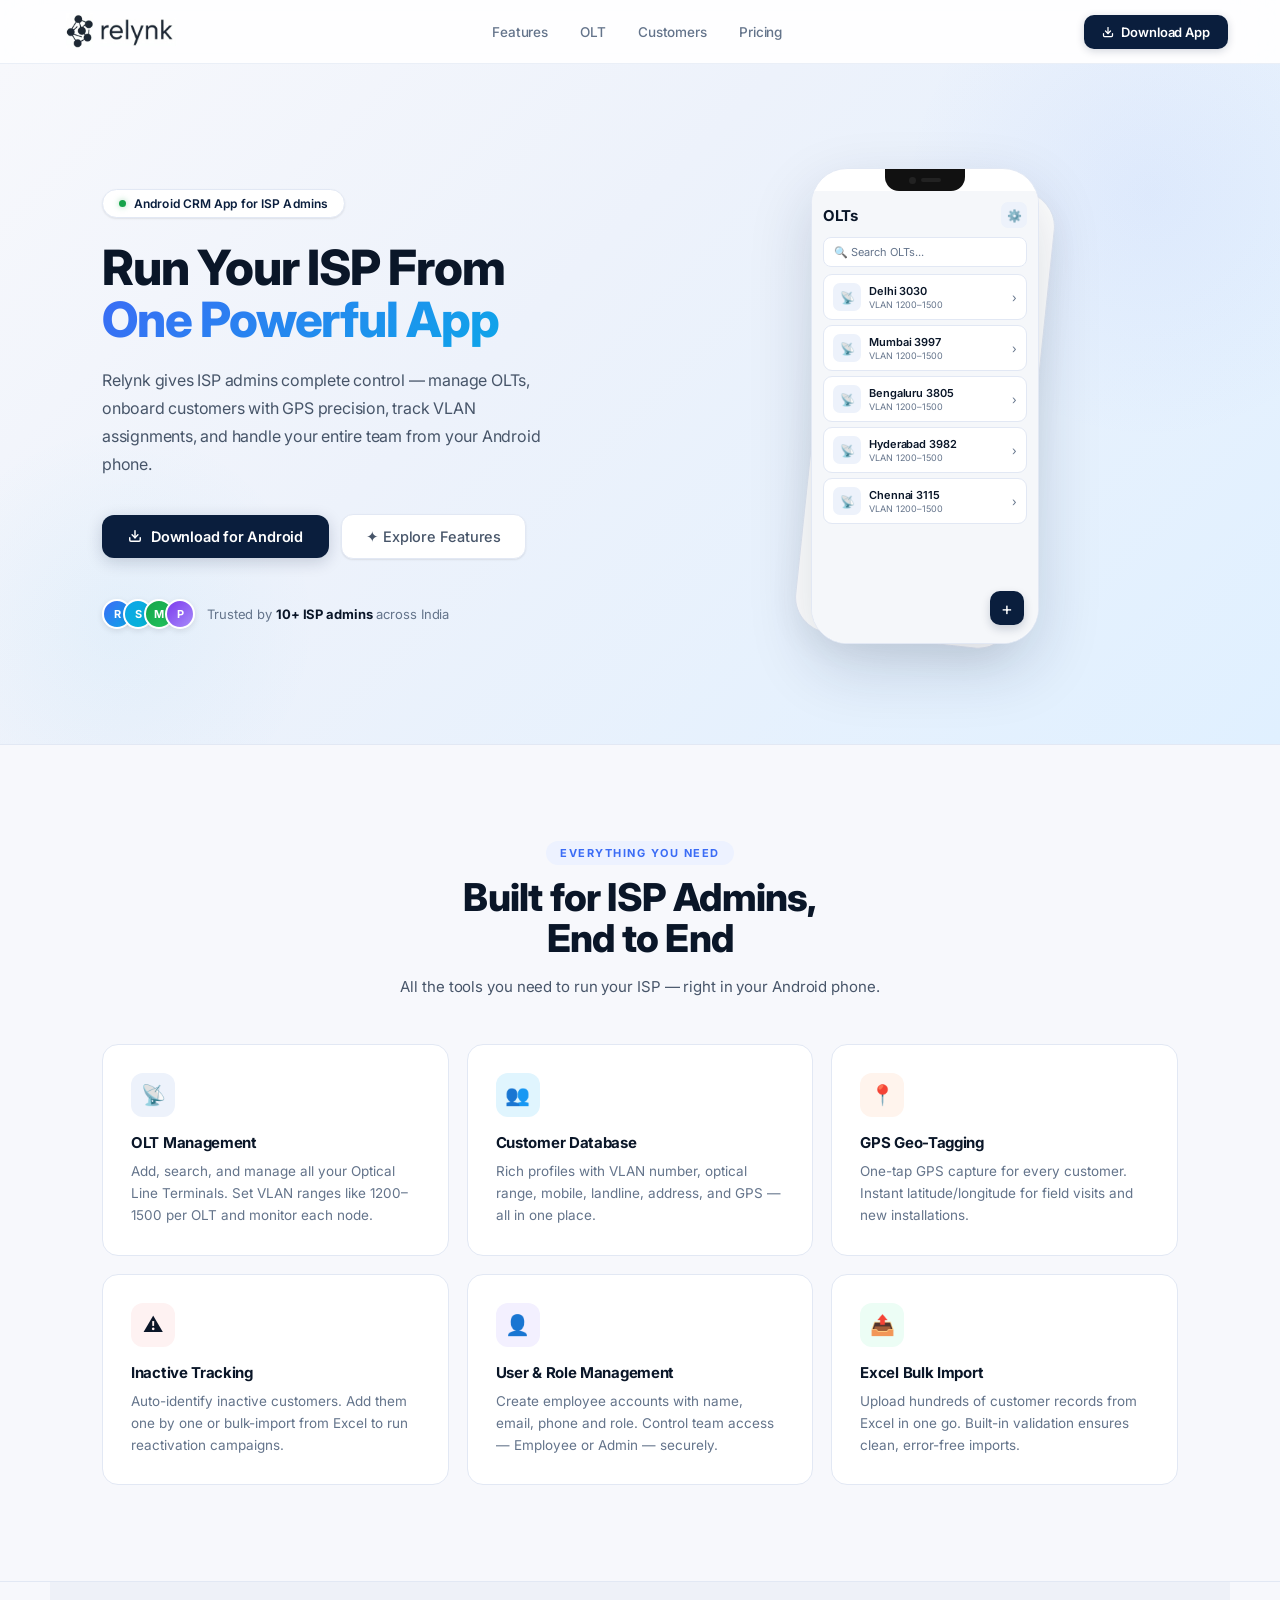
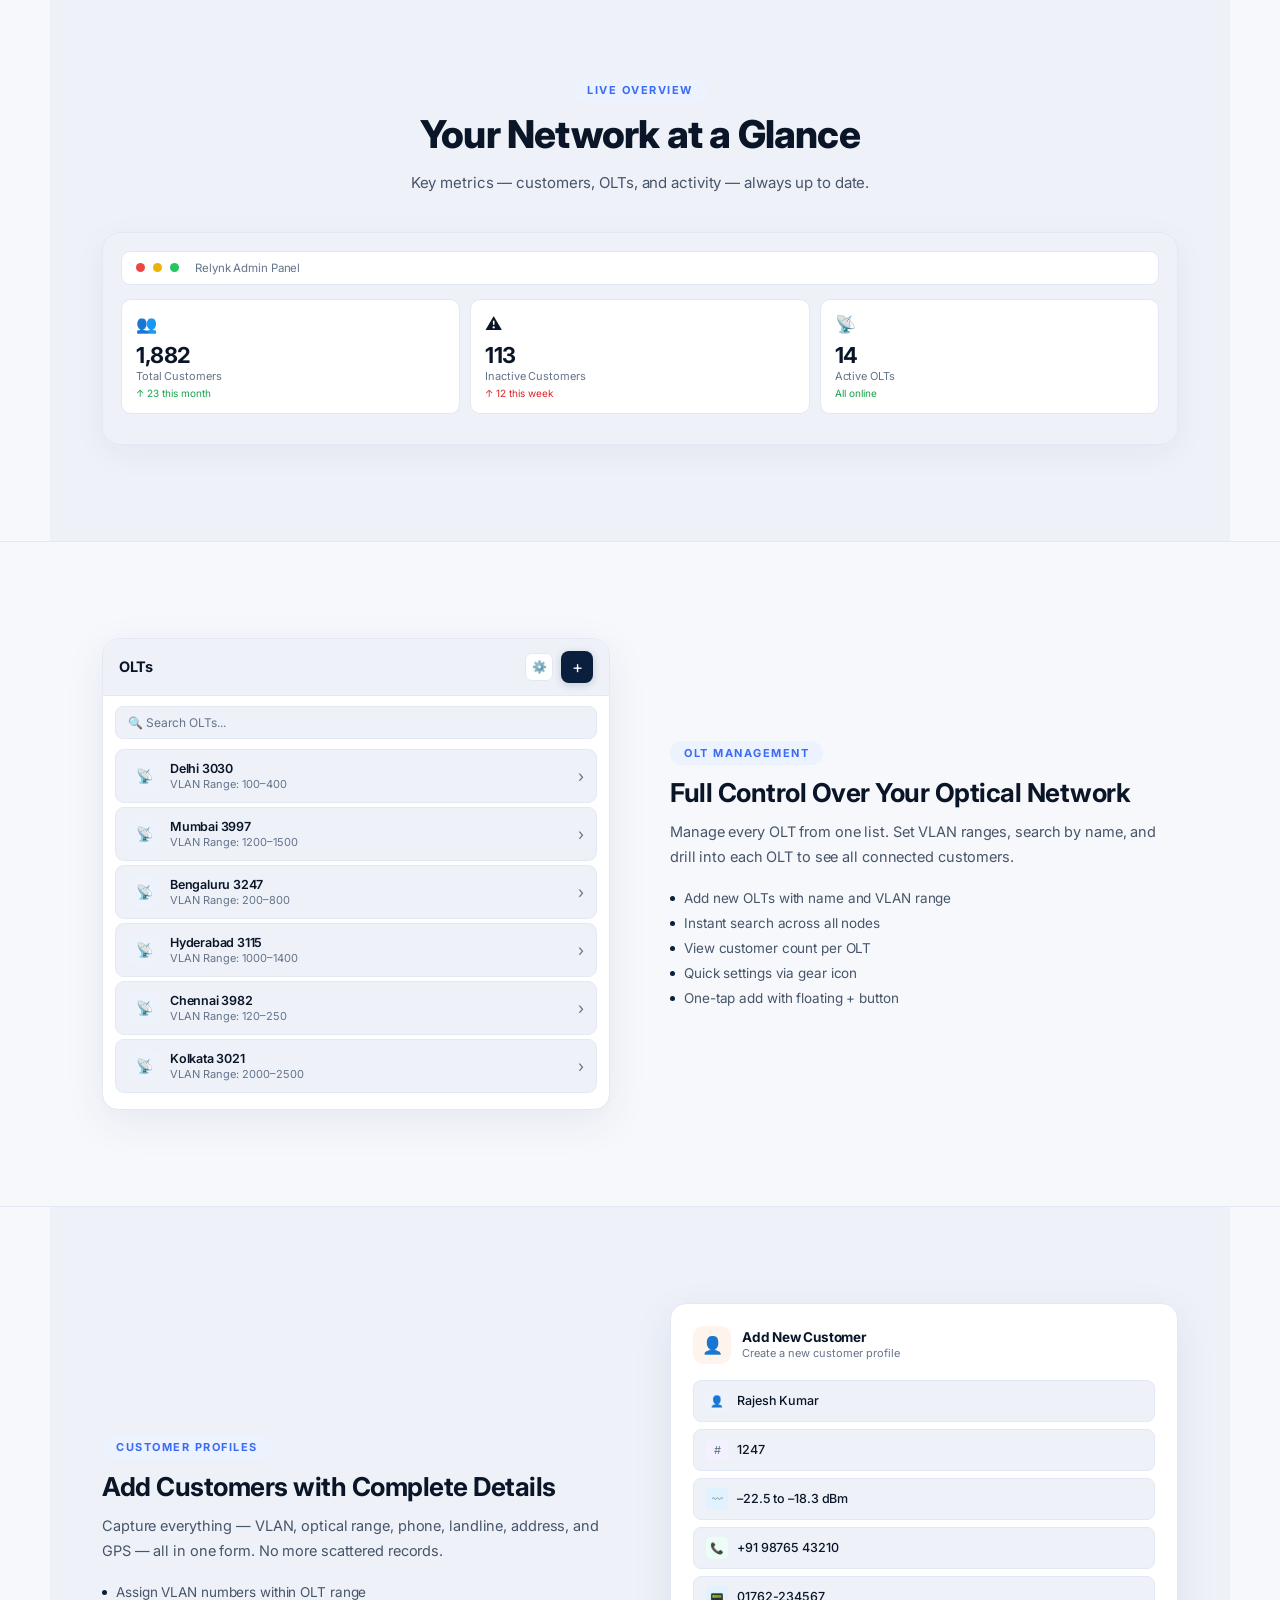
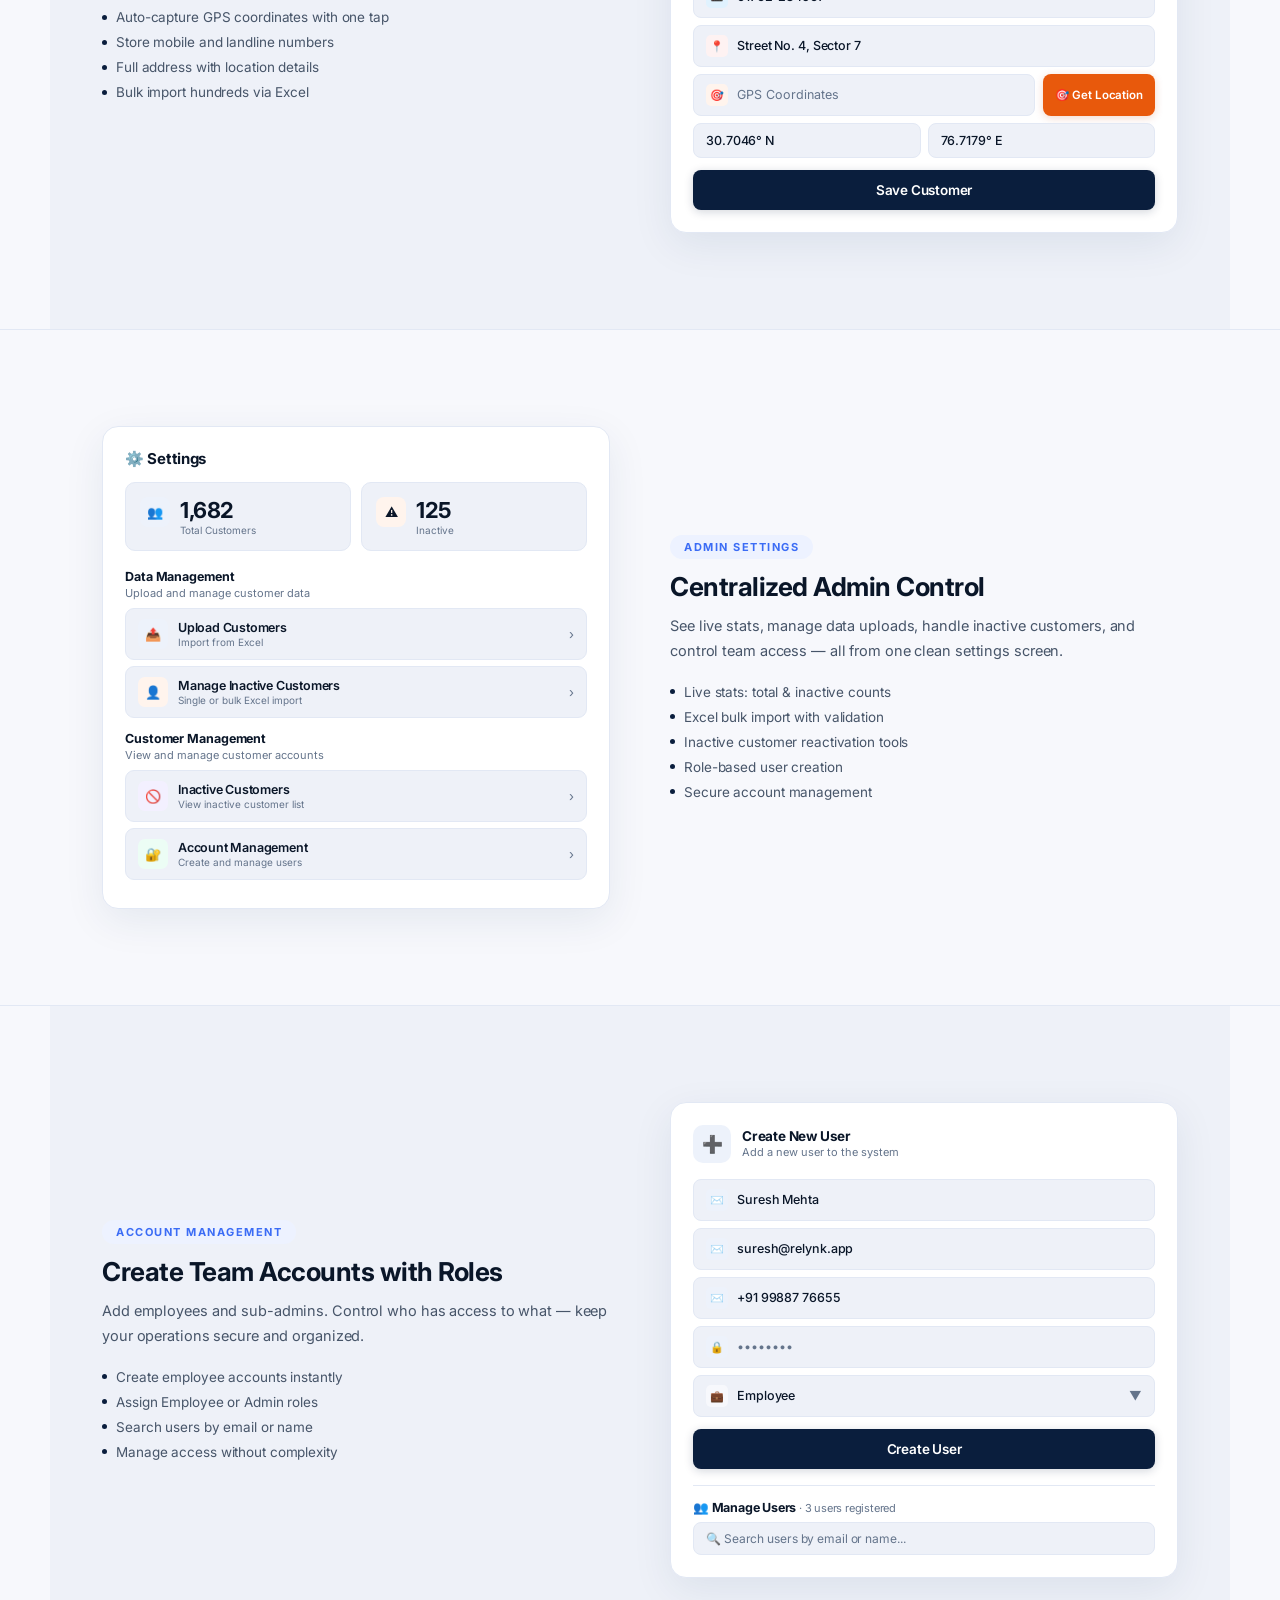
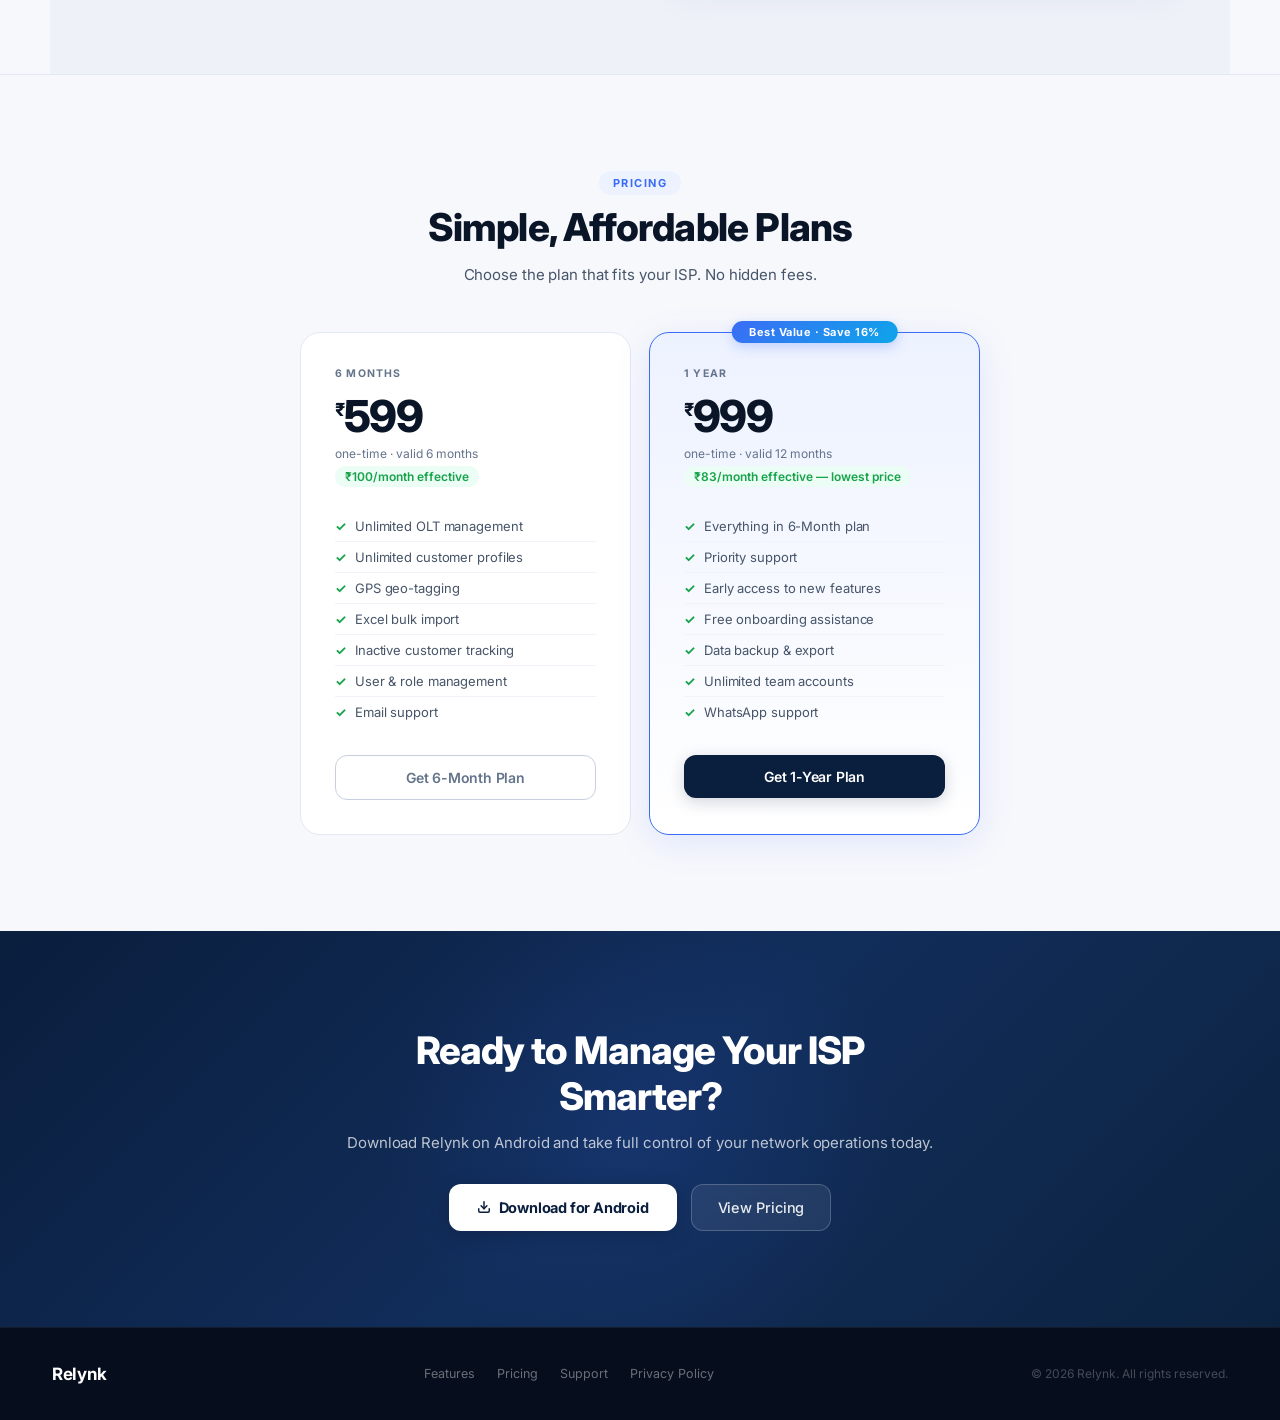
==== commit 5f0472db: "index icon" ====
--- a/index.html
+++ b/index.html
@@ -13,6 +13,7 @@
   <meta name="description"
     content="Relynk gives ISP admins complete control — manage OLTs, onboard customers with GPS precision, track VLANs, and handle your entire team from Android." />
   <meta name="theme-color" content="#0a1e3d" />
+  <link rel="icon" type="image/x-icon" href="./icon.jpg">
   <link rel="preconnect" href="https://fonts.googleapis.com" />
   <link rel="preconnect" href="https://fonts.gstatic.com" crossorigin />
   <!-- download instead of fething -->
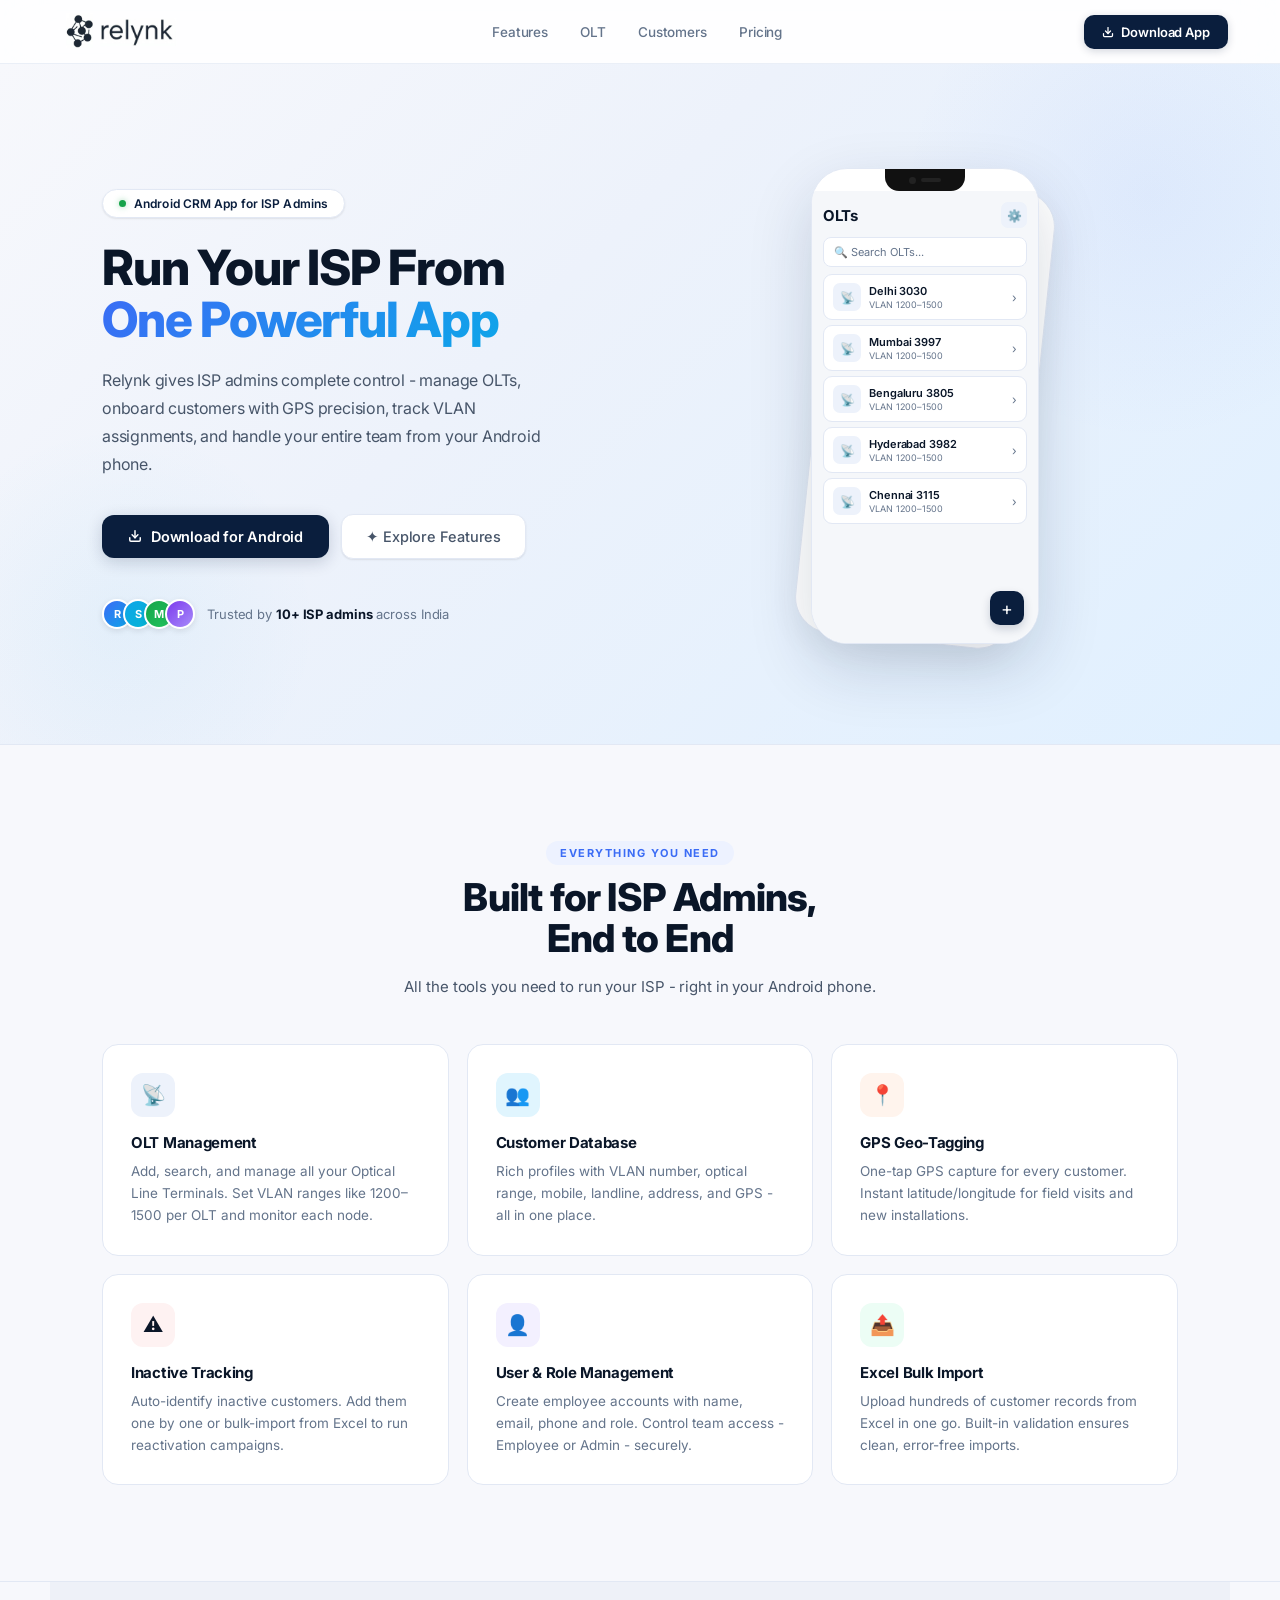
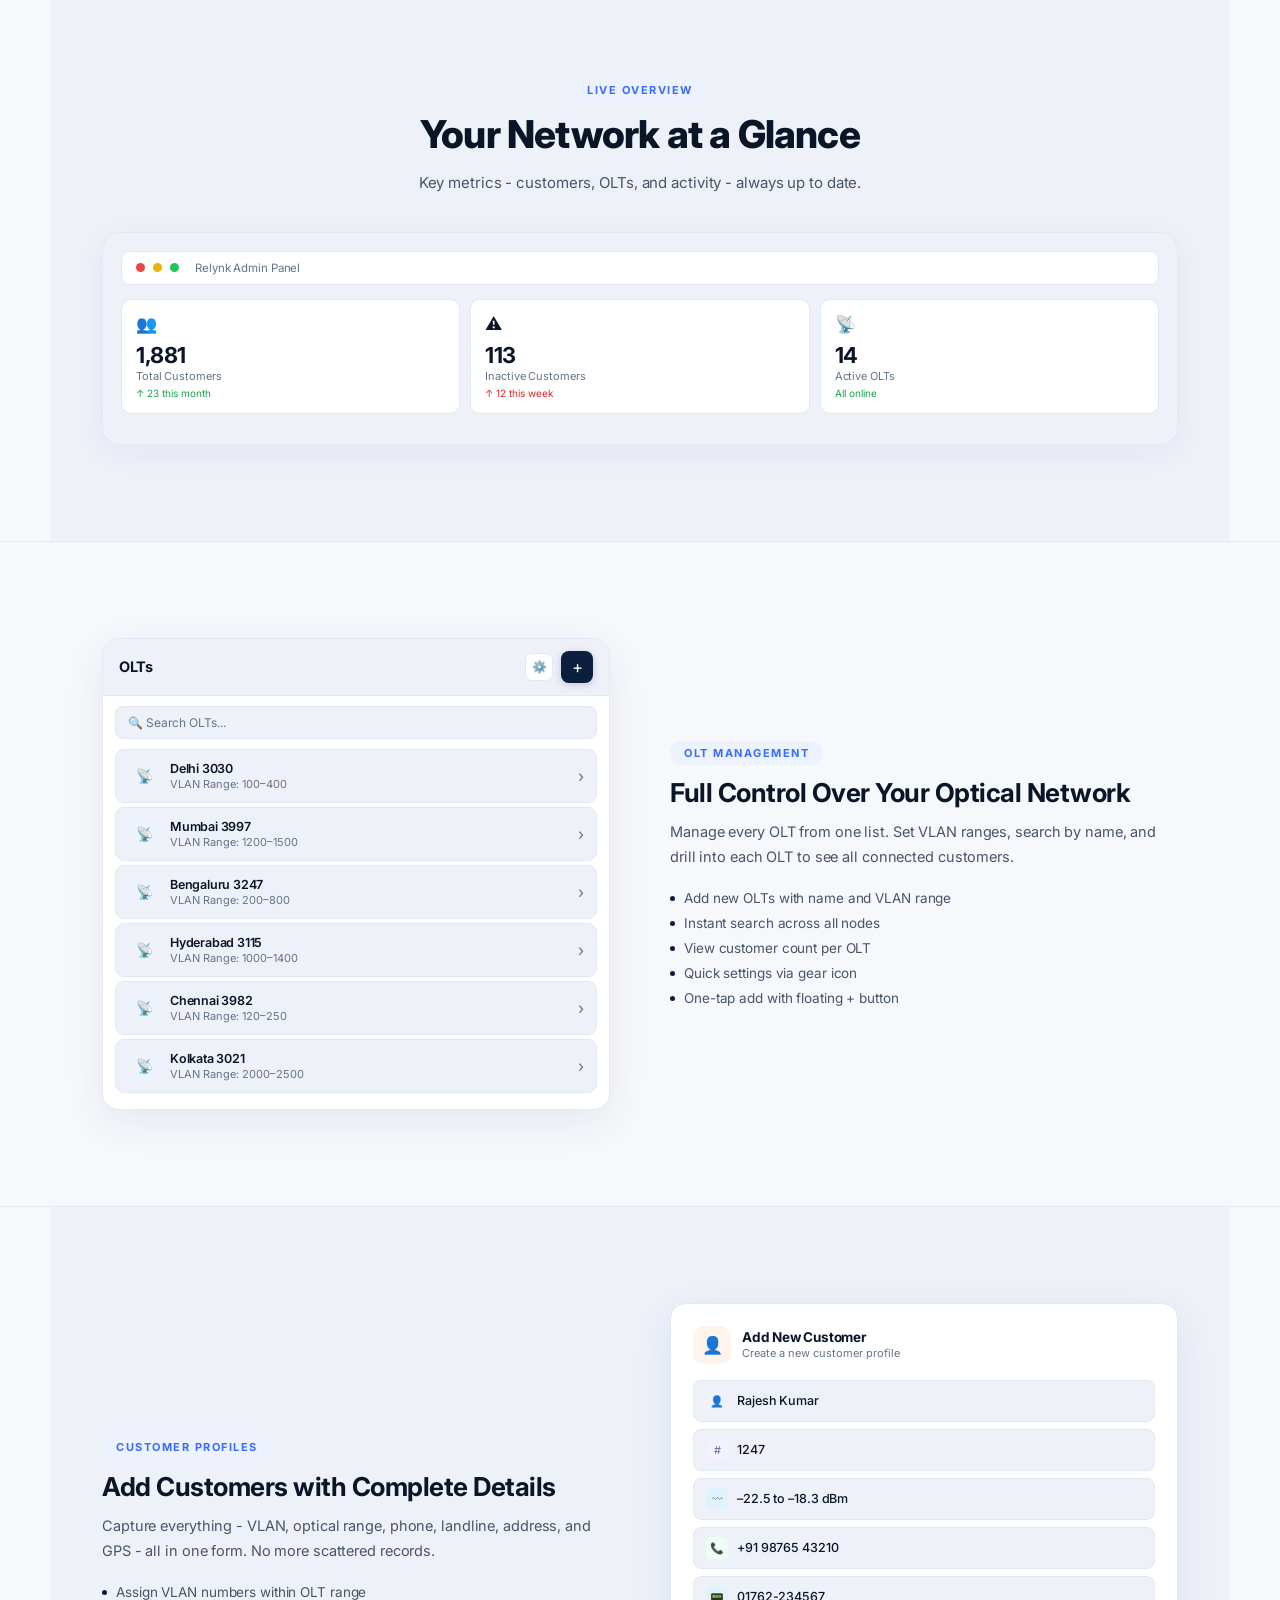
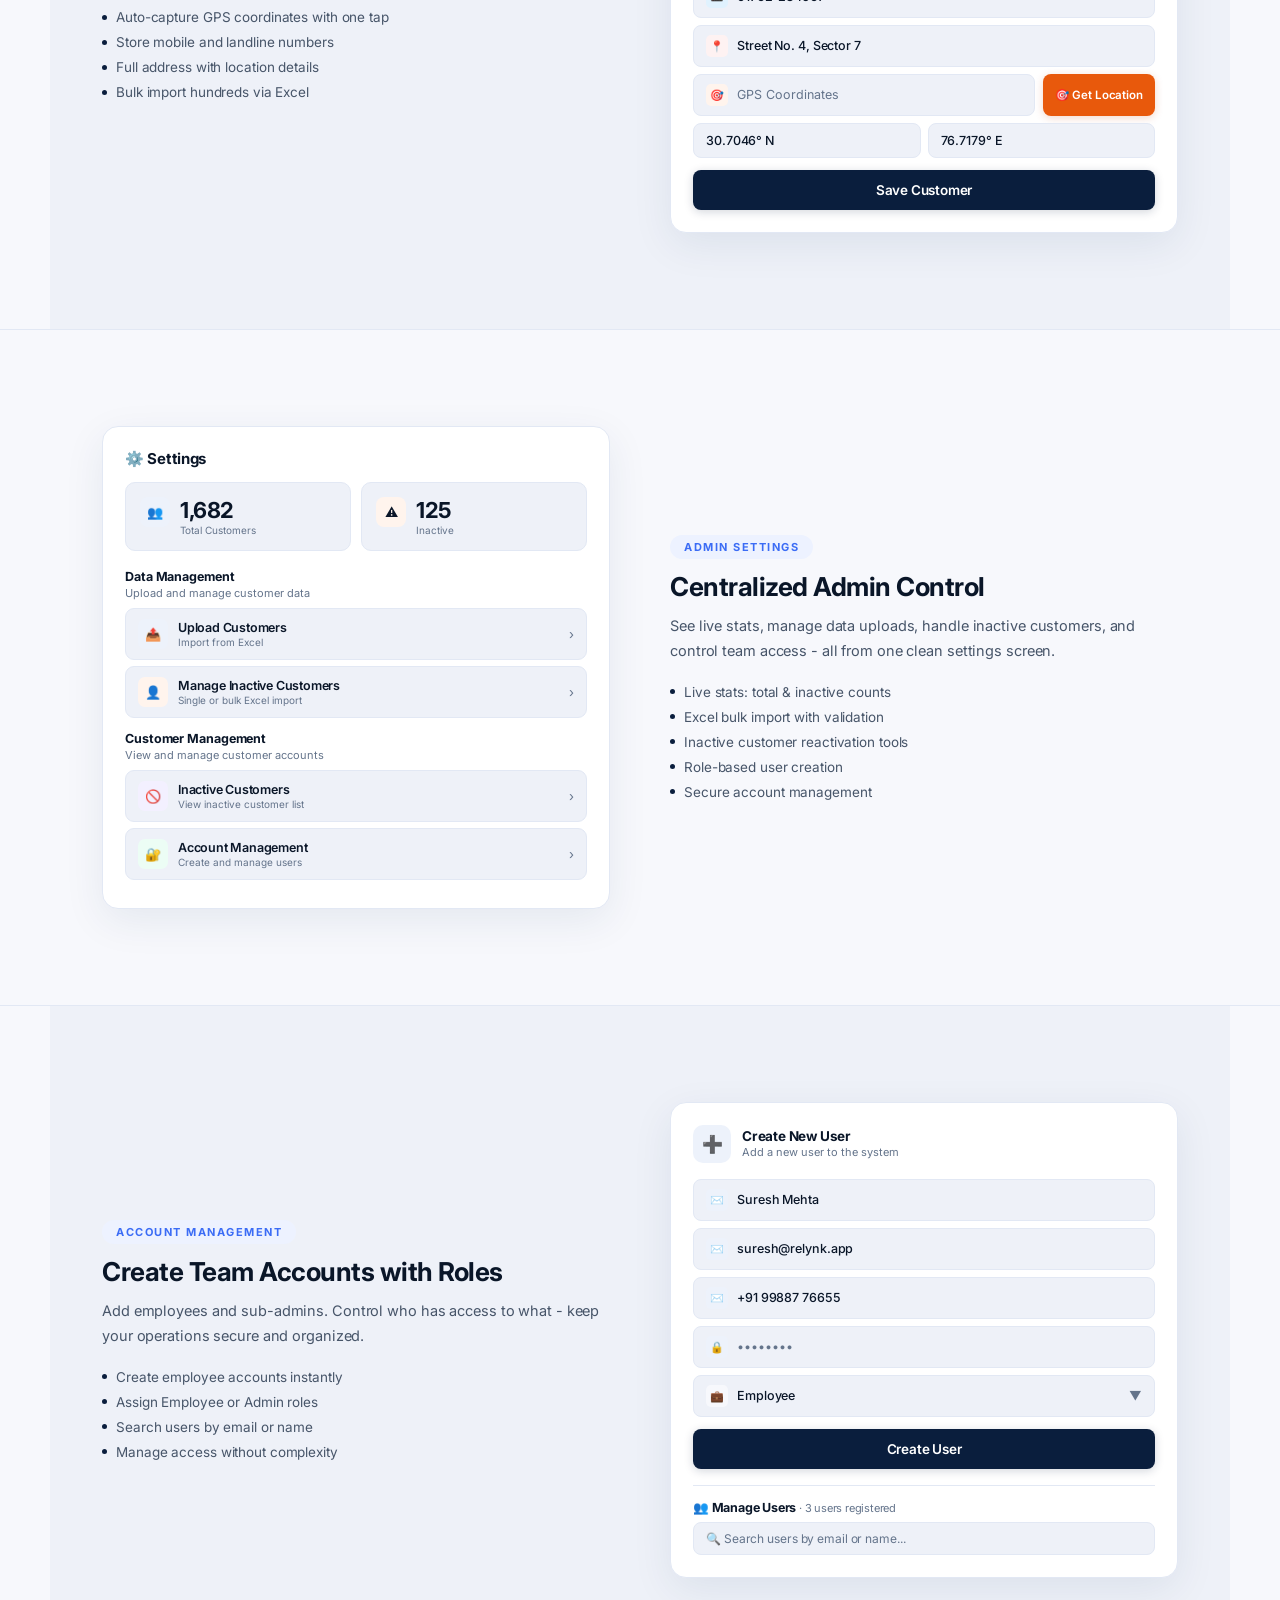
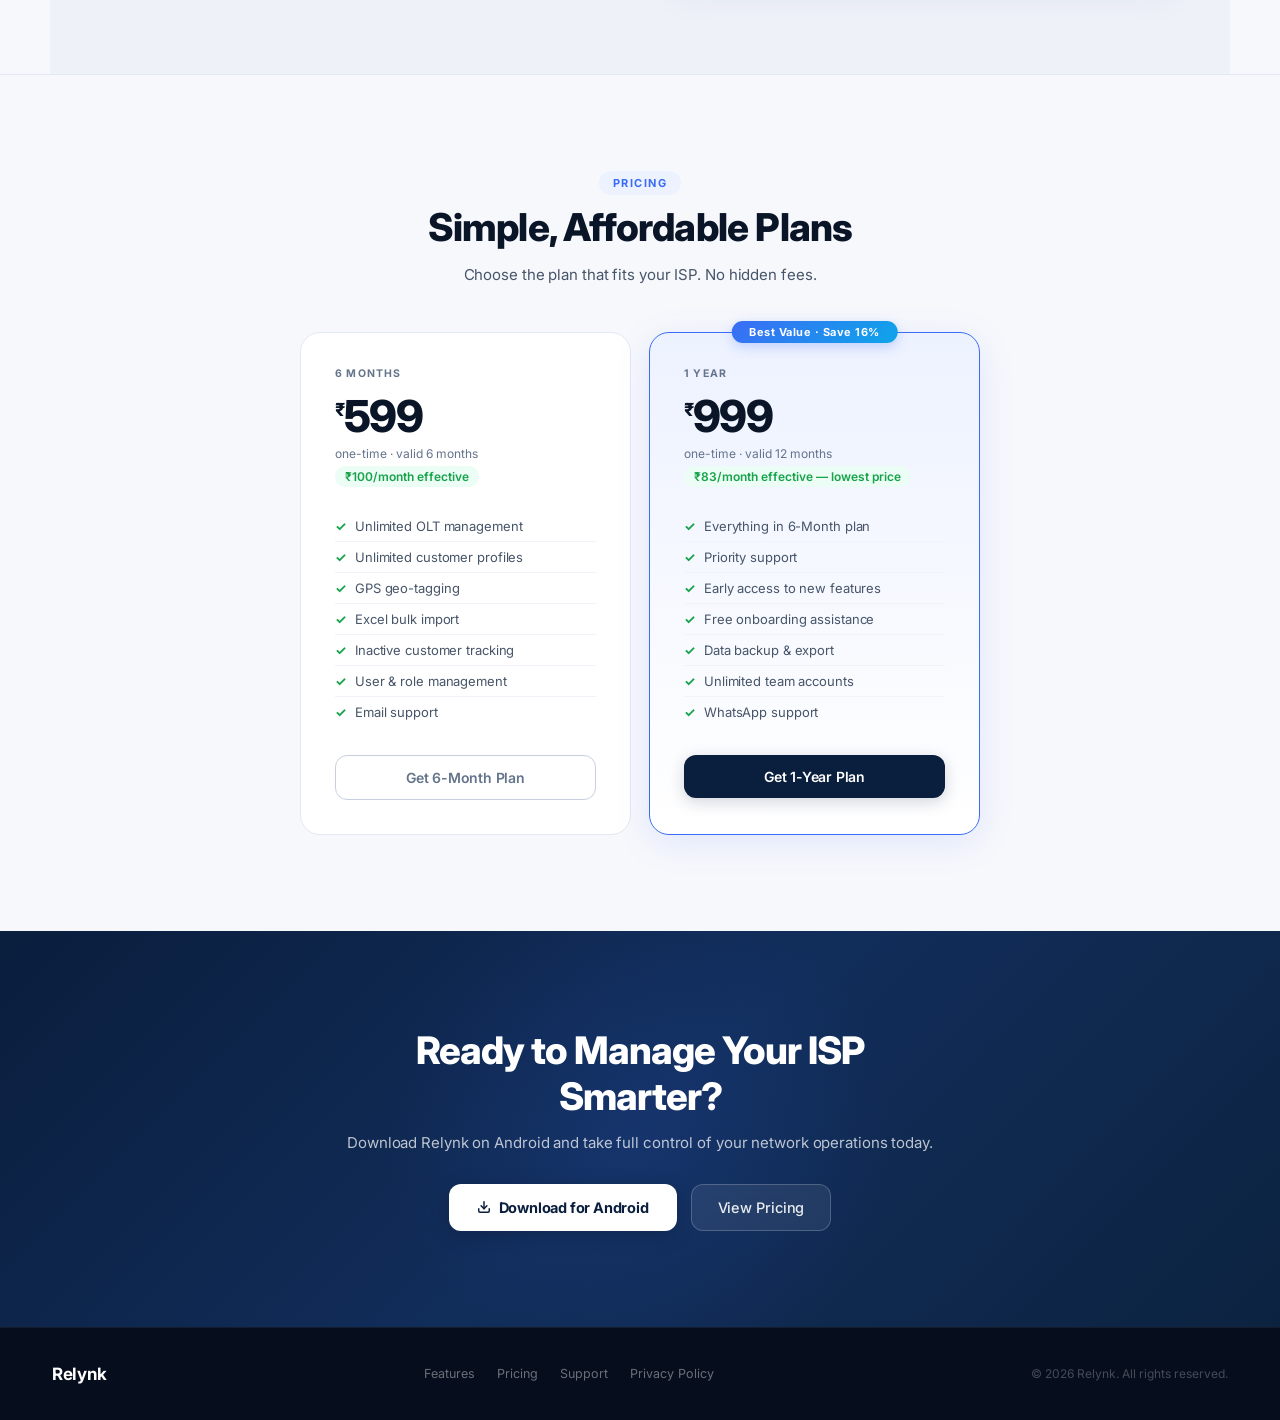
==== commit db4dd12c: "minor changes" ====
--- a/index.html
+++ b/index.html
@@ -4,7 +4,7 @@
 <head>
   <meta charset="UTF-8" />
   <meta name="viewport" content="width=device-width, initial-scale=1.0" />
-  <title>Relynk — The Smartest CRM for ISP Admins</title>
+  <title>Relynk - The Smartest CRM for ISP Admins</title>
   <meta name="google-site-verification" content="j3lr04S2DX5Y_TOq9Ynu6AcFKn8KERR_1oFK6LRQ-oM" />
   <meta name="title" content="ISP CRM Software - Customer Management for Internet Service Providers">
   <meta name="description" content="Streamline your ISP operations with our all-in-one CRM built for internet service providers. Manage customer subscriptions, billing, complaints, network ticketing, and service requests — all from one platform. Boost retention and automate your ISP workflows today.">
@@ -1913,7 +1913,7 @@
           <div class="badge-dot"></div>Android CRM App for ISP Admins
         </div>
         <h1>Run Your ISP From<br /><span>One Powerful App</span></h1>
-        <p class="hero-p">Relynk gives ISP admins complete control — manage OLTs, onboard customers with GPS precision,
+        <p class="hero-p">Relynk gives ISP admins complete control - manage OLTs, onboard customers with GPS precision,
           track VLAN assignments, and handle your entire team from your Android phone.</p>
         <div class="hero-actions">
           <a href="#" class="btn-hero" onclick="handleDownload(event)">
@@ -2008,7 +2008,7 @@
     <div class="reveal" style="text-align:center;max-width:540px;margin:0 auto 44px;">
       <div class="section-tag">Everything You Need</div>
       <h2 class="section-title">Built for ISP Admins,<br />End to End</h2>
-      <p class="section-sub" style="margin:0 auto;">All the tools you need to run your ISP — right in your Android
+      <p class="section-sub" style="margin:0 auto;">All the tools you need to run your ISP - right in your Android
         phone.</p>
     </div>
     <div class="fg">
@@ -2021,7 +2021,7 @@
       <div class="fc reveal d1">
         <div class="fi fi-c">👥</div>
         <div class="ft">Customer Database</div>
-        <div class="fd">Rich profiles with VLAN number, optical range, mobile, landline, address, and GPS — all in one
+        <div class="fd">Rich profiles with VLAN number, optical range, mobile, landline, address, and GPS - all in one
           place.</div>
       </div>
       <div class="fc reveal d2">
@@ -2039,8 +2039,8 @@
       <div class="fc reveal d1">
         <div class="fi fi-p">👤</div>
         <div class="ft">User & Role Management</div>
-        <div class="fd">Create employee accounts with name, email, phone and role. Control team access — Employee or
-          Admin — securely.</div>
+        <div class="fd">Create employee accounts with name, email, phone and role. Control team access - Employee or
+          Admin - securely.</div>
       </div>
       <div class="fc reveal d2">
         <div class="fi fi-g">📤</div>
@@ -2058,7 +2058,7 @@
     <div class="reveal" style="text-align:center;max-width:540px;margin:0 auto 36px;">
       <div class="section-tag">Live Overview</div>
       <h2 class="section-title">Your Network at a Glance</h2>
-      <p class="section-sub" style="margin:0 auto;">Key metrics — customers, OLTs, and activity — always up to date.</p>
+      <p class="section-sub" style="margin:0 auto;">Key metrics - customers, OLTs, and activity - always up to date.</p>
     </div>
     <div class="dash-wrap reveal">
       <div class="dash-bar">
@@ -2191,7 +2191,7 @@
       <div class="si">
         <div class="section-tag">Customer Profiles</div>
         <h3>Add Customers with Complete Details</h3>
-        <p>Capture everything — VLAN, optical range, phone, landline, address, and GPS — all in one form. No more
+        <p>Capture everything - VLAN, optical range, phone, landline, address, and GPS - all in one form. No more
           scattered records.</p>
         <div class="bullets">
           <div class="bul">
@@ -2317,7 +2317,7 @@
       <div class="si">
         <div class="section-tag">Admin Settings</div>
         <h3>Centralized Admin Control</h3>
-        <p>See live stats, manage data uploads, handle inactive customers, and control team access — all from one clean
+        <p>See live stats, manage data uploads, handle inactive customers, and control team access - all from one clean
           settings screen.</p>
         <div class="bullets">
           <div class="bul">
@@ -2348,7 +2348,7 @@
       <div class="si">
         <div class="section-tag">Account Management</div>
         <h3>Create Team Accounts with Roles</h3>
-        <p>Add employees and sub-admins. Control who has access to what — keep your operations secure and organized.</p>
+        <p>Add employees and sub-admins. Control who has access to what - keep your operations secure and organized.</p>
         <div class="bullets">
           <div class="bul">
             <div class="bd"></div>Create employee accounts instantly
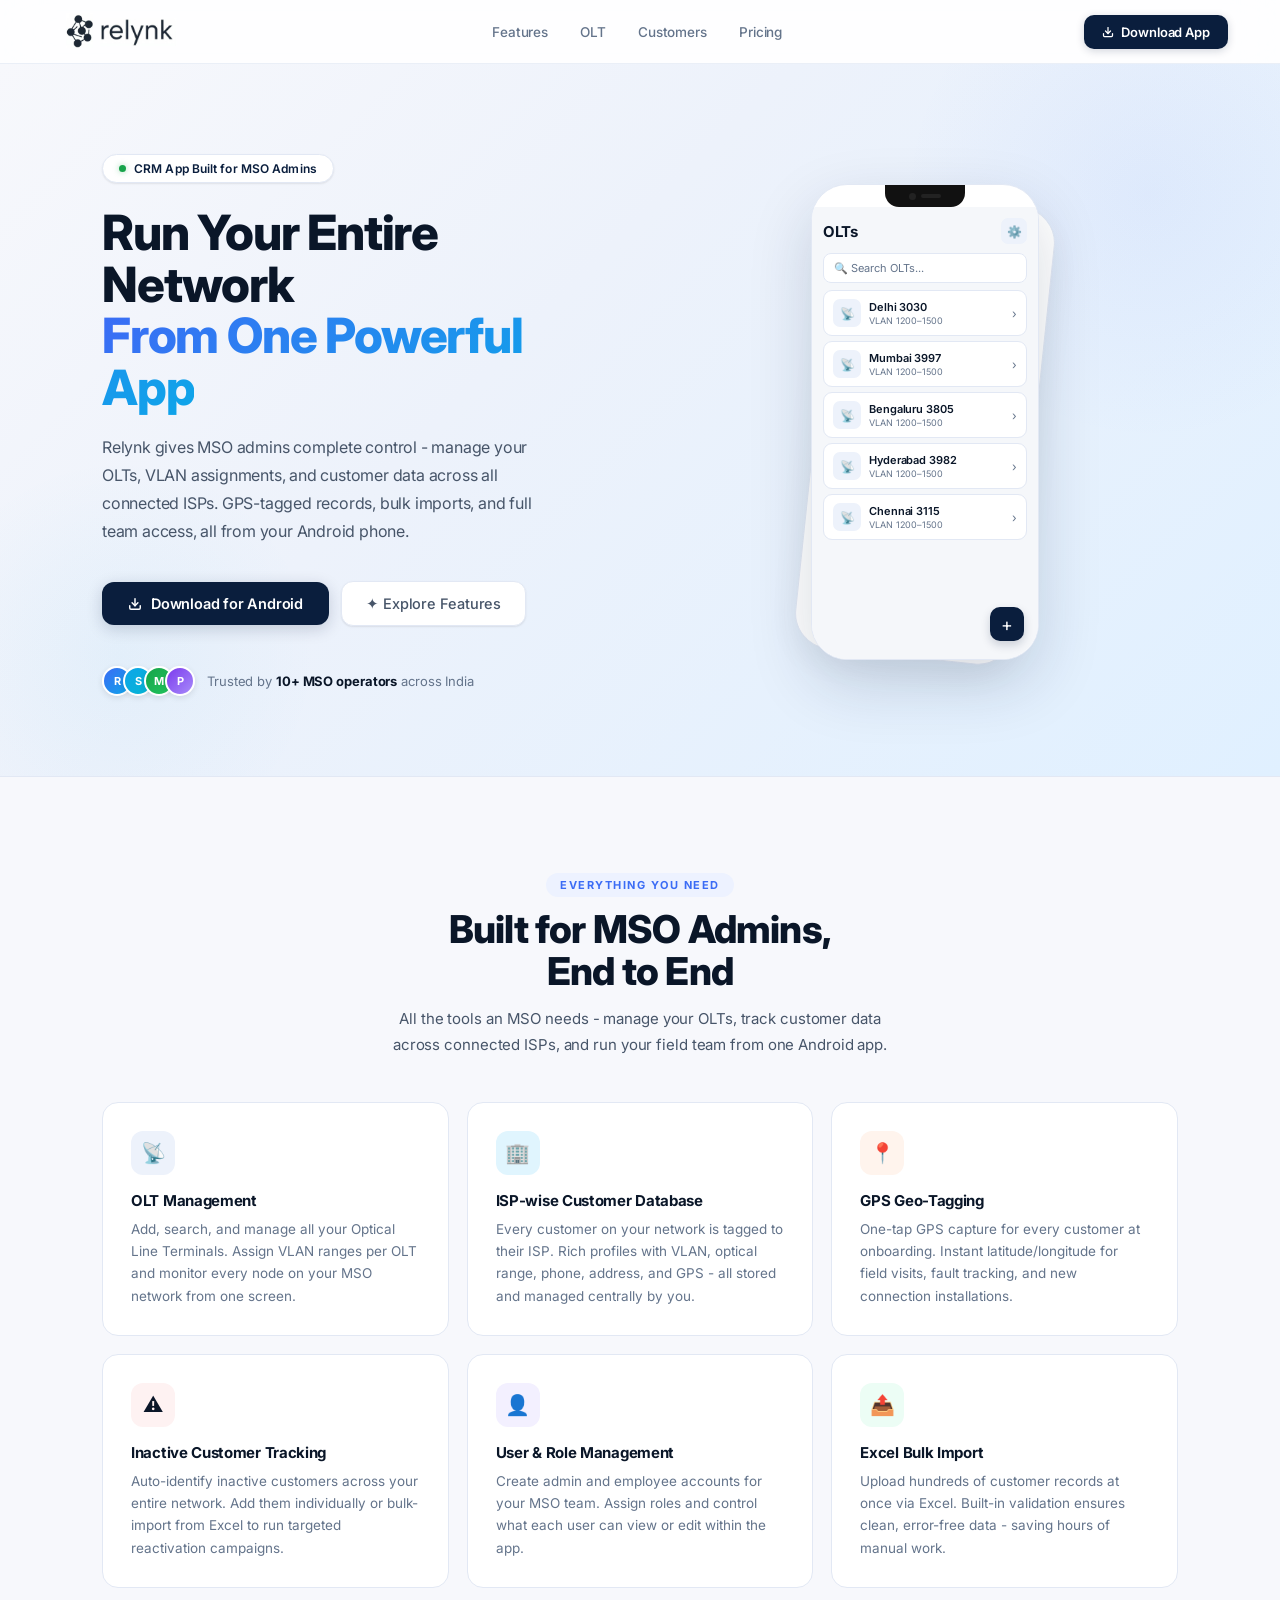
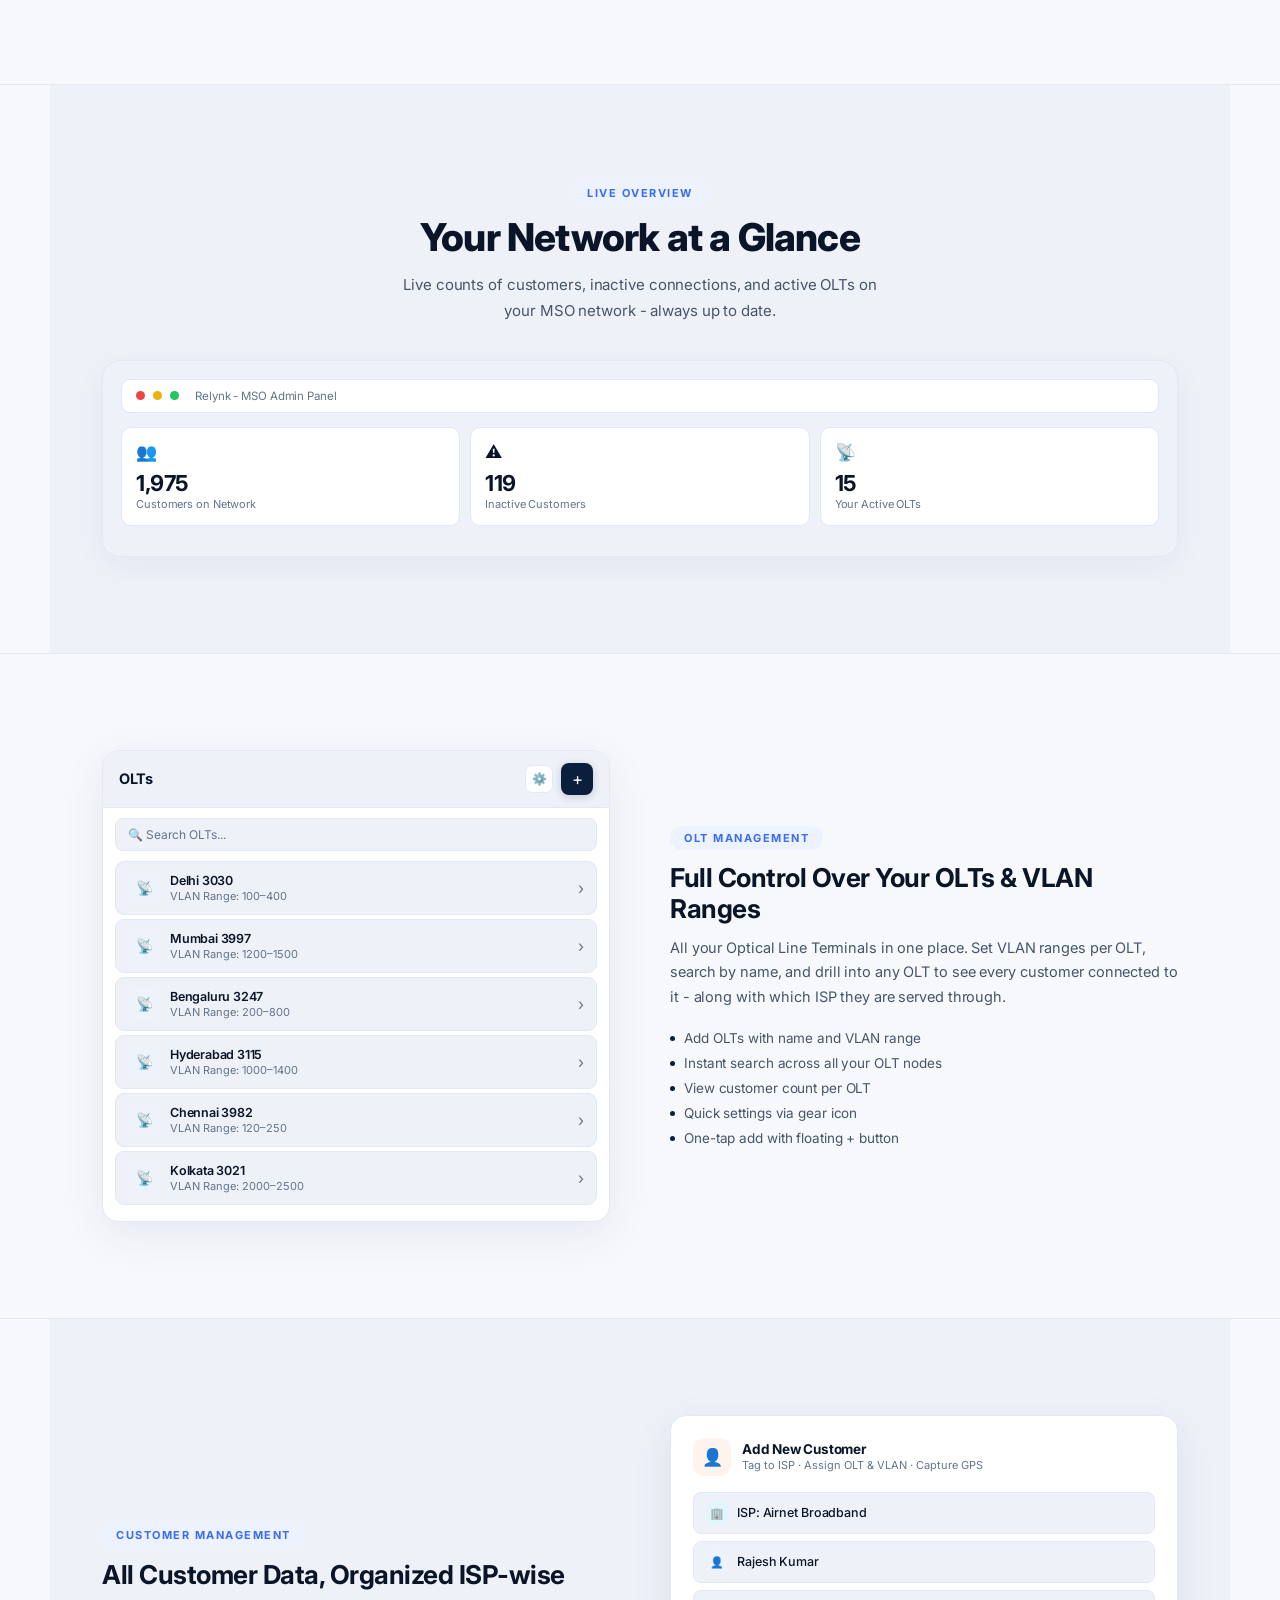
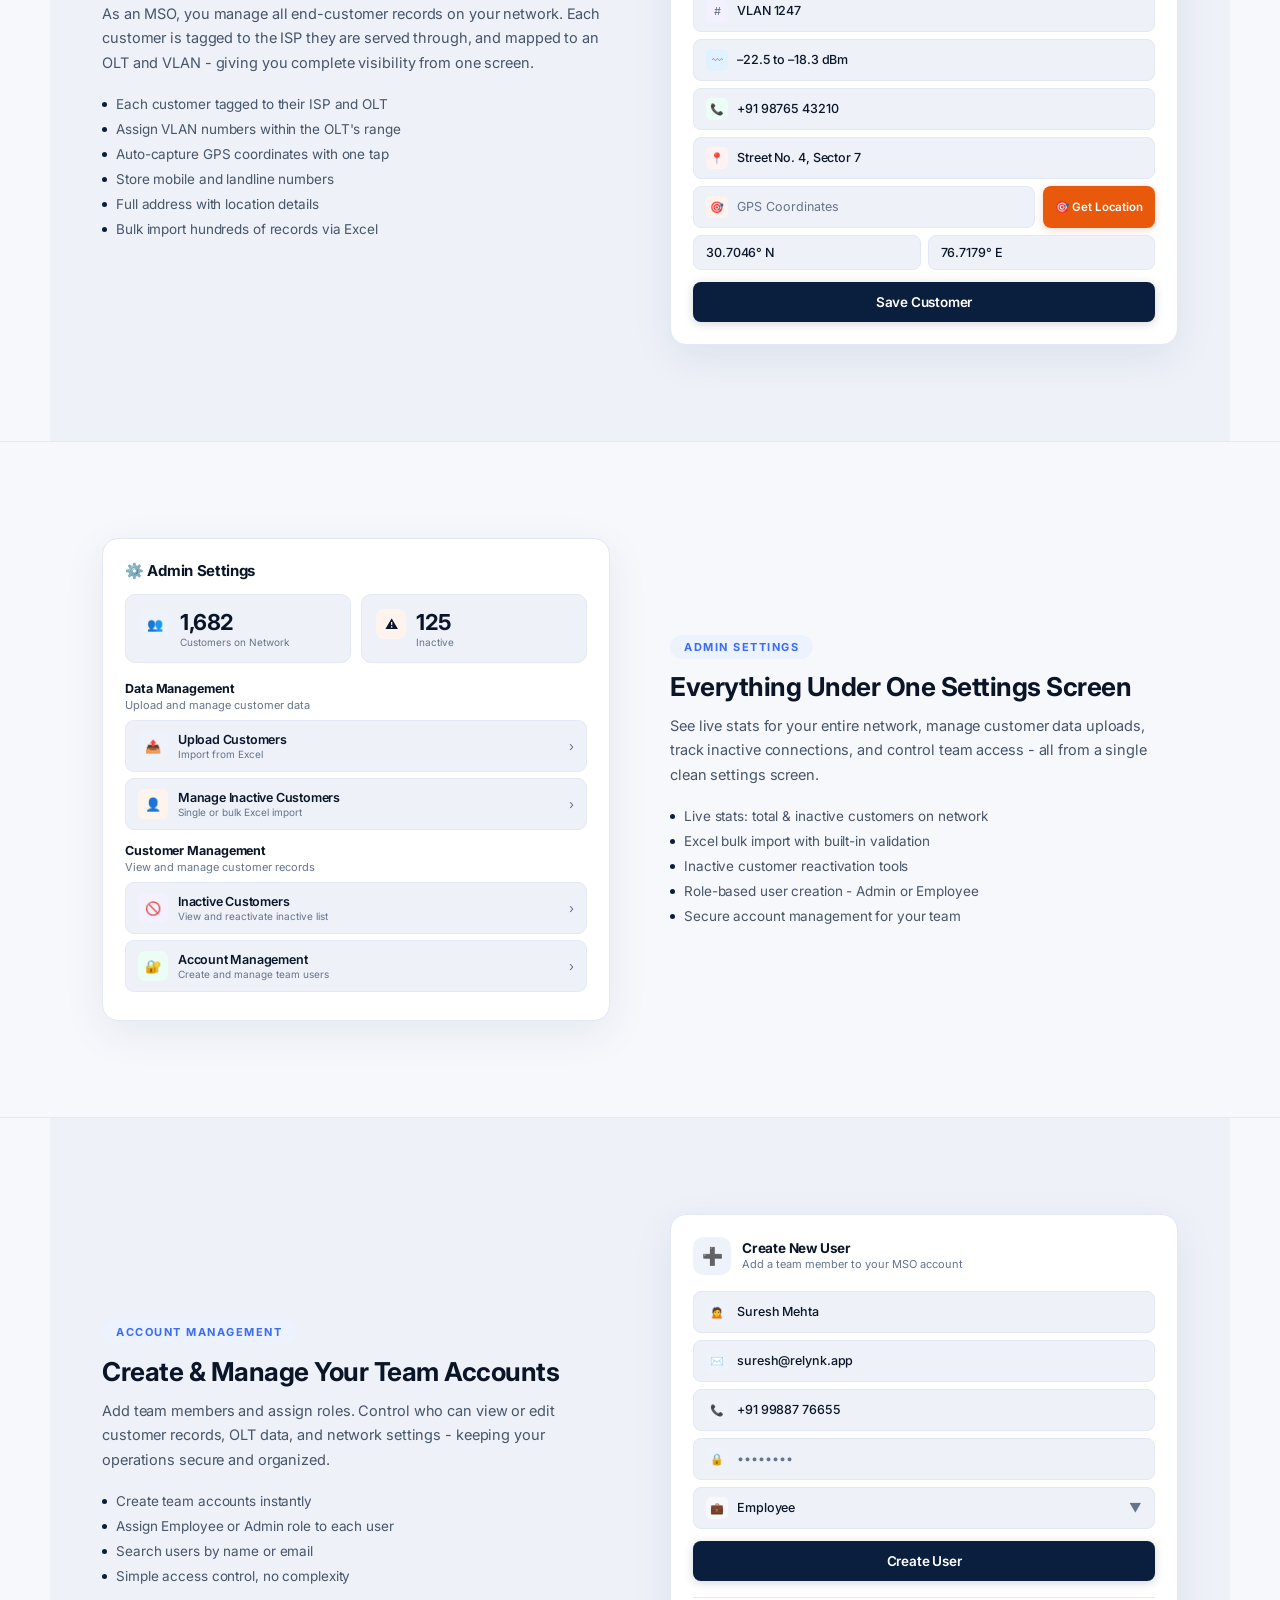
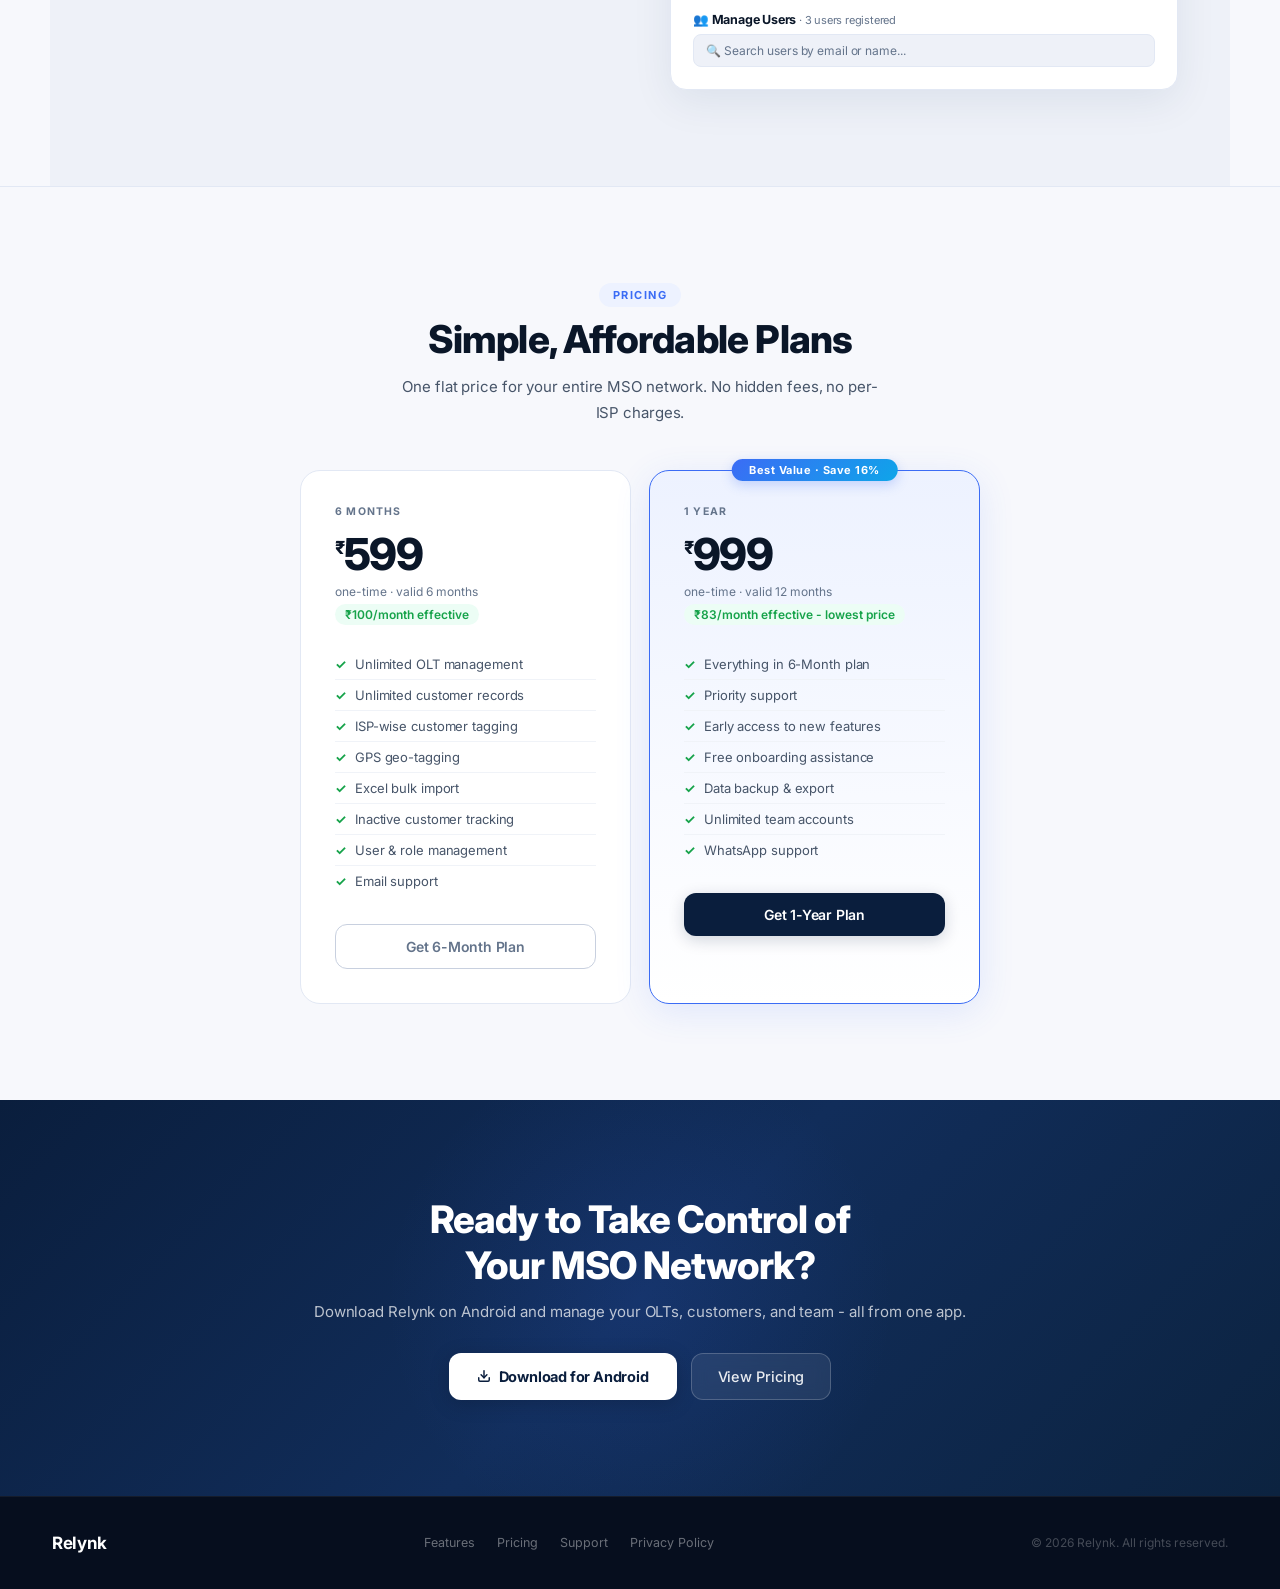
==== commit 2d57d7d8: "optimization" ====
--- a/index.html
+++ b/index.html
@@ -4,1818 +4,18 @@
 <head>
   <meta charset="UTF-8" />
   <meta name="viewport" content="width=device-width, initial-scale=1.0" />
-  <title>Relynk - The Smartest CRM for ISP Admins</title>
+  <title>Relynk - MSO CRM App for OLT & ISP Customer Management</title>
   <meta name="google-site-verification" content="j3lr04S2DX5Y_TOq9Ynu6AcFKn8KERR_1oFK6LRQ-oM" />
-  <meta name="title" content="ISP CRM Software - Customer Management for Internet Service Providers">
-  <meta name="description" content="Streamline your ISP operations with our all-in-one CRM built for internet service providers. Manage customer subscriptions, billing, complaints, network ticketing, and service requests — all from one platform. Boost retention and automate your ISP workflows today.">
-  <meta name="keywords" content="ISP CRM, Relynk CRM, Relynk, CRM, internet service provider CRM, CRM for ISP, ISP customer management software, broadband CRM software, ISP billing management, ISP subscription management, telecom CRM solution, ISP complaint management, network ticketing system, ISP workflow automation, fiber internet CRM, ISP customer support software, internet provider customer portal, ISP lead management, ISP service management software, broadband provider software, ISP churn management, internet service billing software, CRM for telecom companies">
+  <meta name="title" content="Relynk - MSO App to Manage OLTs, VLANs & ISP Customer Data">
+  <meta name="description" content="Relynk is a CRM app built for MSO admins. Manage your OLTs, VLAN assignments, and customer records across all connected ISPs — from a single Android app. GPS tagging, bulk Excel import, and role-based team access included.">
+  <meta name="keywords" content="MSO CRM app, MSO admin app, OLT management software, VLAN tracking app, ISP customer management, MSO broadband software, multi system operator app, fiber network CRM, MSO Android app, ISP customer database, broadband network management, OLT VLAN manager India">
   <meta name="author" content="Relynk Team">
-  <meta name="description"
-    content="Relynk gives ISP admins complete control — manage OLTs, onboard customers with GPS precision, track VLANs, and handle your entire team from Android." />
   <meta name="theme-color" content="#0a1e3d" />
   <link rel="icon" type="image/x-icon" href="./icon.jpg">
   <link rel="preconnect" href="https://fonts.googleapis.com" />
   <link rel="preconnect" href="https://fonts.gstatic.com" crossorigin />
-  <!-- download instead of fething -->
   <link href="https://fonts.googleapis.com/css2?family=Inter:wght@400;500;600;700;800&display=swap" rel="stylesheet" />
-  <style>
-    :root {
-      --bg: #f7f8fc;
-      --bg2: #eef1f8;
-      --surface: #ffffff;
-      --border: #e2e8f4;
-      --border2: #c8d0df;
-      --navy: #0a1e3d;
-      --navy-mid: #112d5a;
-      --navy-light: #1a3f7a;
-      --navy-pale: #edf2fb;
-      --navy-glow: rgba(10, 30, 61, 0.18);
-      --accent: #3b6cf5;
-      --accent-dark: #2b54d4;
-      --accent-pale: #edf2ff;
-      --cyan: #0ea5e9;
-      --cyan-pale: #e0f5fe;
-      --orange: #e8590c;
-      --orange-pale: #fff4ed;
-      --green: #16a34a;
-      --green-pale: #ecfdf5;
-      --red: #dc2626;
-      --red-pale: #fef2f2;
-      --purple: #7c3aed;
-      --purple-pale: #f3f0ff;
-      --text: #0a1628;
-      --text-muted: #64748b;
-      --text-dim: #475569;
-      --font: 'Inter', -apple-system, 'Segoe UI', sans-serif;
-      --font-text: 'Inter', -apple-system, 'Segoe UI', sans-serif;
-      --radius: 14px;
-      --shadow-sm: 0 1px 3px rgba(0, 0, 0, 0.04), 0 1px 2px rgba(0, 0, 0, 0.06);
-      --shadow-md: 0 4px 20px rgba(10, 30, 61, 0.07);
-      --shadow-lg: 0 12px 48px rgba(10, 30, 61, 0.10);
-      --shadow-xl: 0 24px 64px rgba(10, 30, 61, 0.14);
-      --gradient-hero: linear-gradient(135deg, #f7f8fc 0%, #edf2fb 40%, #e0f0ff 100%);
-      --gradient-accent: linear-gradient(135deg, #3b6cf5, #0ea5e9);
-      --gradient-cta: linear-gradient(135deg, #0a1e3d 0%, #112d5a 50%, #0c2340 100%);
-    }
-
-    *,
-    *::before,
-    *::after {
-      box-sizing: border-box;
-      margin: 0;
-      padding: 0;
-    }
-
-    html {
-      scroll-behavior: smooth;
-    }
-
-    body {
-      font-family: var(--font-text);
-      background: var(--bg);
-      color: var(--text);
-      overflow-x: hidden;
-      -webkit-font-smoothing: antialiased;
-      -moz-osx-font-smoothing: grayscale;
-    }
-
-    /* NAV */
-    nav {
-      position: sticky;
-      top: 0;
-      z-index: 100;
-      display: flex;
-      align-items: center;
-      justify-content: space-between;
-      padding: 0 52px;
-      height: 64px;
-      background: rgba(255, 255, 255, 0.82);
-      backdrop-filter: blur(24px) saturate(200%);
-      -webkit-backdrop-filter: blur(24px) saturate(200%);
-      border-bottom: 1px solid rgba(226, 232, 244, 0.7);
-      transition: box-shadow .3s, background .3s;
-    }
-
-    nav.scrolled {
-      box-shadow: 0 4px 30px rgba(10, 30, 61, 0.06);
-      background: rgba(255, 255, 255, 0.95);
-    }
-
-    .nav-logo {
-      display: flex;
-      align-items: center;
-      text-decoration: none;
-    }
-
-    .nav-logo-icon {
-      width: 30px;
-      height: 30px;
-      background: var(--navy);
-      border-radius: 8px;
-      display: flex;
-      align-items: center;
-      justify-content: center;
-    }
-
-    .nav-links {
-      display: flex;
-      align-items: center;
-      gap: 32px;
-    }
-
-    .nav-links a {
-      font-size: 13.5px;
-      font-weight: 500;
-      color: var(--text-muted);
-      text-decoration: none;
-      transition: color .2s;
-      letter-spacing: -0.1px;
-      position: relative;
-    }
-
-    .nav-links a::after {
-      content: '';
-      position: absolute;
-      bottom: -4px;
-      left: 0;
-      width: 0;
-      height: 2px;
-      background: var(--gradient-accent);
-      border-radius: 2px;
-      transition: width .25s ease;
-    }
-
-    .nav-links a:hover {
-      color: var(--navy);
-    }
-
-    .nav-links a:hover::after {
-      width: 100%;
-    }
-
-    .btn-dl {
-      background: var(--navy);
-      border: none;
-      color: white;
-      padding: 9px 18px;
-      border-radius: 10px;
-      font-size: 13px;
-      font-weight: 600;
-      cursor: pointer;
-      font-family: var(--font-text);
-      display: flex;
-      align-items: center;
-      gap: 7px;
-      transition: all .2s ease;
-      letter-spacing: -0.1px;
-      text-decoration: none;
-      box-shadow: 0 2px 8px var(--navy-glow);
-    }
-
-    .btn-dl:hover {
-      background: var(--navy-light);
-      transform: translateY(-1px);
-      box-shadow: 0 4px 16px var(--navy-glow);
-    }
-
-    /* HERO */
-    .hero-section {
-      background: var(--gradient-hero);
-      position: relative;
-      overflow: hidden;
-    }
-
-    .hero-section::before {
-      content: '';
-      position: absolute;
-      top: -120px;
-      right: -120px;
-      width: 500px;
-      height: 500px;
-      background: radial-gradient(circle, rgba(59, 108, 245, 0.06) 0%, transparent 70%);
-      pointer-events: none;
-    }
-
-    .hero-section::after {
-      content: '';
-      position: absolute;
-      bottom: -80px;
-      left: -80px;
-      width: 400px;
-      height: 400px;
-      background: radial-gradient(circle, rgba(14, 165, 233, 0.05) 0%, transparent 70%);
-      pointer-events: none;
-    }
-
-    .hero {
-      max-width: 1180px;
-      margin: 0 auto;
-      padding: 90px 52px 80px;
-      display: grid;
-      grid-template-columns: 1fr 1fr;
-      gap: 64px;
-      align-items: center;
-      position: relative;
-      z-index: 1;
-    }
-
-    .hero-badge {
-      display: inline-flex;
-      align-items: center;
-      gap: 8px;
-      background: white;
-      border: 1px solid var(--border);
-      border-radius: 100px;
-      padding: 6px 16px;
-      font-size: 12px;
-      font-weight: 600;
-      color: var(--navy);
-      margin-bottom: 24px;
-      animation: fu .6s ease both;
-      letter-spacing: 0.1px;
-      box-shadow: var(--shadow-sm);
-    }
-
-    .badge-dot {
-      width: 7px;
-      height: 7px;
-      background: var(--green);
-      border-radius: 50%;
-      animation: blink 2s infinite;
-      box-shadow: 0 0 6px rgba(22, 163, 74, 0.4);
-    }
-
-    @keyframes blink {
-
-      0%,
-      100% {
-        opacity: 1
-      }
-
-      50% {
-        opacity: .2
-      }
-    }
-
-    @keyframes fu {
-      from {
-        opacity: 0;
-        transform: translateY(18px)
-      }
-
-      to {
-        opacity: 1;
-        transform: translateY(0)
-      }
-    }
-
-    .hero h1 {
-      font-family: var(--font);
-      font-weight: 800;
-      font-size: clamp(34px, 3.8vw, 52px);
-      line-height: 1.06;
-      letter-spacing: -1.2px;
-      margin-bottom: 20px;
-      animation: fu .6s .1s ease both;
-      color: var(--text);
-    }
-
-    .hero h1 span {
-      background: var(--gradient-accent);
-      -webkit-background-clip: text;
-      -webkit-text-fill-color: transparent;
-      background-clip: text;
-    }
-
-    .hero-p {
-      font-size: 16px;
-      color: var(--text-dim);
-      line-height: 1.75;
-      margin-bottom: 36px;
-      max-width: 460px;
-      animation: fu .6s .2s ease both;
-      font-weight: 400;
-      letter-spacing: -0.2px;
-    }
-
-    .hero-actions {
-      display: flex;
-      gap: 12px;
-      align-items: center;
-      margin-bottom: 40px;
-      animation: fu .6s .3s ease both;
-    }
-
-    .btn-hero {
-      background: var(--navy);
-      border: none;
-      color: white;
-      padding: 13px 26px;
-      border-radius: 12px;
-      font-size: 14.5px;
-      font-weight: 600;
-      cursor: pointer;
-      font-family: var(--font-text);
-      display: flex;
-      align-items: center;
-      gap: 9px;
-      box-shadow: 0 4px 16px var(--navy-glow);
-      transition: all .25s ease;
-      text-decoration: none;
-      letter-spacing: -0.2px;
-    }
-
-    .btn-hero:hover {
-      background: var(--navy-light);
-      box-shadow: 0 8px 28px var(--navy-glow);
-      transform: translateY(-2px);
-    }
-
-    .btn-ghost {
-      background: white;
-      border: 1.5px solid var(--border);
-      color: var(--text-dim);
-      padding: 13px 24px;
-      border-radius: 12px;
-      font-size: 14.5px;
-      font-weight: 500;
-      cursor: pointer;
-      font-family: var(--font-text);
-      display: flex;
-      align-items: center;
-      gap: 8px;
-      transition: all .2s;
-      letter-spacing: -0.1px;
-      box-shadow: var(--shadow-sm);
-    }
-
-    .btn-ghost:hover {
-      border-color: var(--accent);
-      color: var(--accent);
-      box-shadow: 0 4px 16px rgba(59, 108, 245, 0.1);
-      transform: translateY(-1px);
-    }
-
-    .hero-trust {
-      display: flex;
-      align-items: center;
-      gap: 12px;
-      animation: fu .6s .4s ease both;
-    }
-
-    .avatars {
-      display: flex;
-    }
-
-    .av {
-      width: 30px;
-      height: 30px;
-      border-radius: 50%;
-      border: 2.5px solid white;
-      margin-left: -9px;
-      font-size: 11px;
-      font-weight: 700;
-      color: white;
-      display: flex;
-      align-items: center;
-      justify-content: center;
-      box-shadow: 0 2px 6px rgba(0, 0, 0, 0.1);
-    }
-
-    .av:first-child {
-      margin-left: 0;
-    }
-
-    .trust-txt {
-      font-size: 13px;
-      color: var(--text-muted);
-      font-weight: 400;
-      letter-spacing: -0.1px;
-    }
-
-    .trust-txt strong {
-      color: var(--text);
-      font-weight: 700;
-    }
-
-    /* PHONE */
-    .hero-right {
-      display: flex;
-      justify-content: center;
-      animation: fu .6s .16s ease both;
-    }
-
-    .phone-stack {
-      position: relative;
-      width: 260px;
-      height: 510px;
-    }
-
-    .phone-back {
-      position: absolute;
-      width: 220px;
-      height: 460px;
-      background: white;
-      border: 1px solid var(--border);
-      border-radius: 36px;
-      top: 28px;
-      left: 50%;
-      transform: translateX(-50%) rotate(6deg);
-      box-shadow: 0 12px 40px rgba(0, 0, 0, 0.06);
-    }
-
-    .phone {
-      position: absolute;
-      width: 228px;
-      height: 476px;
-      background: white;
-      border: 1px solid var(--border);
-      border-radius: 36px;
-      overflow: hidden;
-      box-shadow: 0 24px 64px rgba(10, 30, 61, 0.16);
-      top: 14px;
-      left: 50%;
-      transform: translateX(-50%);
-      z-index: 2;
-    }
-
-    .notch {
-      width: 80px;
-      height: 22px;
-      background: #111;
-      border-radius: 0 0 14px 14px;
-      margin: 0 auto;
-      display: flex;
-      align-items: center;
-      justify-content: center;
-      gap: 5px;
-    }
-
-    .n-cam {
-      width: 7px;
-      height: 7px;
-      background: #222;
-      border-radius: 50%;
-    }
-
-    .n-mic {
-      width: 20px;
-      height: 4px;
-      background: #222;
-      border-radius: 3px;
-    }
-
-    .p-screen {
-      padding: 11px;
-      background: #f5f7fa;
-      height: calc(100% - 22px);
-      overflow: hidden;
-    }
-
-    .p-hdr {
-      display: flex;
-      justify-content: space-between;
-      align-items: center;
-      margin-bottom: 9px;
-    }
-
-    .p-title {
-      font-family: var(--font);
-      font-size: 15px;
-      font-weight: 700;
-      color: #0a1628;
-      letter-spacing: -0.3px;
-    }
-
-    .p-ico-btn {
-      width: 26px;
-      height: 26px;
-      background: var(--navy-pale);
-      border-radius: 7px;
-      display: flex;
-      align-items: center;
-      justify-content: center;
-      font-size: 12px;
-    }
-
-    .p-search {
-      background: white;
-      border: 1px solid var(--border);
-      border-radius: 8px;
-      padding: 7px 10px;
-      font-size: 11px;
-      color: var(--text-muted);
-      display: flex;
-      align-items: center;
-      gap: 5px;
-      margin-bottom: 7px;
-    }
-
-    .p-item {
-      background: white;
-      border: 1px solid var(--border);
-      border-radius: 9px;
-      padding: 8px 9px;
-      display: flex;
-      align-items: center;
-      gap: 8px;
-      margin-bottom: 5px;
-    }
-
-    .p-ico {
-      width: 28px;
-      height: 28px;
-      background: var(--navy-pale);
-      border-radius: 7px;
-      display: flex;
-      align-items: center;
-      justify-content: center;
-      font-size: 12px;
-      flex-shrink: 0;
-    }
-
-    .p-name {
-      font-size: 11px;
-      font-weight: 600;
-      color: #0a1628;
-      letter-spacing: -0.1px;
-    }
-
-    .p-sub {
-      font-size: 9px;
-      color: var(--text-muted);
-      margin-top: 1px;
-    }
-
-    .p-arr {
-      margin-left: auto;
-      color: var(--text-muted);
-      font-size: 12px;
-    }
-
-    .p-fab {
-      position: absolute;
-      bottom: 18px;
-      right: 14px;
-      width: 34px;
-      height: 34px;
-      background: var(--navy);
-      border-radius: 10px;
-      display: flex;
-      align-items: center;
-      justify-content: center;
-      font-size: 18px;
-      color: white;
-      box-shadow: 0 4px 10px var(--navy-glow);
-    }
-
-    /* SECTION */
-    .section {
-      max-width: 1180px;
-      margin: 0 auto;
-      padding: 96px 52px;
-    }
-
-    .section-tag {
-      display: inline-flex;
-      align-items: center;
-      gap: 6px;
-      font-size: 11px;
-      font-weight: 700;
-      letter-spacing: 1.5px;
-      text-transform: uppercase;
-      color: var(--accent);
-      margin-bottom: 12px;
-      padding: 5px 14px;
-      background: var(--accent-pale);
-      border-radius: 100px;
-    }
-
-    .section-title {
-      font-family: var(--font);
-      font-size: clamp(26px, 3vw, 40px);
-      font-weight: 800;
-      letter-spacing: -0.8px;
-      line-height: 1.08;
-      margin-bottom: 14px;
-      color: var(--text);
-    }
-
-    .section-sub {
-      font-size: 15px;
-      color: var(--text-dim);
-      line-height: 1.72;
-      margin-bottom: 44px;
-      max-width: 500px;
-      font-weight: 400;
-      letter-spacing: -0.1px;
-    }
-
-    /* FEATURES */
-    .fg {
-      display: grid;
-      grid-template-columns: repeat(3, 1fr);
-      gap: 18px;
-    }
-
-    .fc {
-      background: white;
-      border: 1px solid var(--border);
-      border-radius: 16px;
-      padding: 28px;
-      transition: all .3s ease;
-      position: relative;
-      overflow: hidden;
-    }
-
-    .fc::before {
-      content: '';
-      position: absolute;
-      top: 0;
-      left: 0;
-      right: 0;
-      height: 3px;
-      background: var(--gradient-accent);
-      opacity: 0;
-      transition: opacity .3s;
-    }
-
-    .fc:hover {
-      border-color: rgba(59, 108, 245, 0.2);
-      transform: translateY(-4px);
-      box-shadow: var(--shadow-lg);
-    }
-
-    .fc:hover::before {
-      opacity: 1;
-    }
-
-    .fi {
-      width: 44px;
-      height: 44px;
-      border-radius: 12px;
-      display: flex;
-      align-items: center;
-      justify-content: center;
-      font-size: 20px;
-      margin-bottom: 16px;
-    }
-
-    .fi-b {
-      background: var(--navy-pale);
-    }
-
-    .fi-c {
-      background: var(--cyan-pale);
-    }
-
-    .fi-o {
-      background: var(--orange-pale);
-    }
-
-    .fi-g {
-      background: var(--green-pale);
-    }
-
-    .fi-p {
-      background: var(--purple-pale);
-    }
-
-    .fi-r {
-      background: var(--red-pale);
-    }
-
-    .ft {
-      font-family: var(--font);
-      font-size: 15px;
-      font-weight: 700;
-      margin-bottom: 8px;
-      letter-spacing: -0.3px;
-      color: var(--text);
-    }
-
-    .fd {
-      font-size: 13.5px;
-      color: var(--text-muted);
-      line-height: 1.65;
-      font-weight: 400;
-    }
-
-    /* SPLIT */
-    .split {
-      display: grid;
-      grid-template-columns: 1fr 1fr;
-      gap: 60px;
-      align-items: center;
-    }
-
-    .si h3 {
-      font-family: var(--font);
-      font-size: 26px;
-      font-weight: 700;
-      letter-spacing: -0.5px;
-      margin-bottom: 12px;
-      color: var(--text);
-    }
-
-    .si p {
-      font-size: 14.5px;
-      color: var(--text-dim);
-      line-height: 1.72;
-      margin-bottom: 20px;
-      font-weight: 400;
-      letter-spacing: -0.1px;
-    }
-
-    .bullets {
-      display: flex;
-      flex-direction: column;
-      gap: 9px;
-    }
-
-    .bul {
-      display: flex;
-      align-items: center;
-      gap: 9px;
-      font-size: 13.5px;
-      color: var(--text-dim);
-      letter-spacing: -0.1px;
-    }
-
-    .bd {
-      width: 5px;
-      height: 5px;
-      background: var(--navy);
-      border-radius: 50%;
-      flex-shrink: 0;
-    }
-
-    /* MOCKUP */
-    .mk {
-      background: white;
-      border: 1px solid var(--border);
-      border-radius: 16px;
-      overflow: hidden;
-      box-shadow: 0 12px 40px rgba(15, 45, 94, 0.08);
-    }
-
-    .mk-bar {
-      background: var(--bg2);
-      border-bottom: 1px solid var(--border);
-      padding: 12px 16px;
-      display: flex;
-      align-items: center;
-      justify-content: space-between;
-    }
-
-    .mk-title {
-      font-family: var(--font);
-      font-size: 14.5px;
-      font-weight: 700;
-      letter-spacing: -0.3px;
-    }
-
-    .mk-search {
-      margin: 10px 12px;
-      background: var(--bg2);
-      border: 1px solid var(--border);
-      border-radius: 8px;
-      padding: 8px 12px;
-      font-size: 12px;
-      color: var(--text-muted);
-      display: flex;
-      align-items: center;
-      gap: 6px;
-      letter-spacing: -0.1px;
-    }
-
-    .mk-item {
-      margin: 4px 12px;
-      background: var(--bg2);
-      border: 1px solid var(--border);
-      border-radius: 9px;
-      padding: 10px 12px;
-      display: flex;
-      align-items: center;
-      gap: 10px;
-      transition: border-color .15s;
-      cursor: pointer;
-    }
-
-    .mk-item:hover {
-      border-color: #c0cfea;
-      background: var(--navy-pale);
-    }
-
-    .mk-ico {
-      width: 32px;
-      height: 32px;
-      background: var(--navy-pale);
-      border-radius: 8px;
-      display: flex;
-      align-items: center;
-      justify-content: center;
-      font-size: 14px;
-      flex-shrink: 0;
-    }
-
-    .mk-name {
-      font-size: 12.5px;
-      font-weight: 600;
-      letter-spacing: -0.2px;
-    }
-
-    .mk-sub {
-      font-size: 11px;
-      color: var(--text-muted);
-      margin-top: 1px;
-    }
-
-    .mk-arr {
-      margin-left: auto;
-      color: var(--text-muted);
-    }
-
-    .mk-fab {
-      width: 32px;
-      height: 32px;
-      background: var(--navy);
-      border-radius: 8px;
-      display: flex;
-      align-items: center;
-      justify-content: center;
-      font-size: 17px;
-      color: white;
-      box-shadow: 0 2px 8px var(--navy-glow);
-      flex-shrink: 0;
-    }
-
-    /* FORM */
-    .fm {
-      background: white;
-      border: 1px solid var(--border);
-      border-radius: 16px;
-      padding: 22px;
-      box-shadow: 0 12px 40px rgba(15, 45, 94, 0.08);
-    }
-
-    .fh {
-      display: flex;
-      align-items: center;
-      gap: 11px;
-      margin-bottom: 16px;
-    }
-
-    .fh-ico {
-      width: 38px;
-      height: 38px;
-      border-radius: 10px;
-      display: flex;
-      align-items: center;
-      justify-content: center;
-      font-size: 17px;
-    }
-
-    .fh h4 {
-      font-family: var(--font-text);
-      font-size: 13.5px;
-      font-weight: 700;
-      letter-spacing: -0.2px;
-    }
-
-    .fh p {
-      font-size: 11px;
-      color: var(--text-muted);
-      margin-top: 1px;
-    }
-
-    .ff {
-      background: var(--bg2);
-      border: 1px solid var(--border);
-      border-radius: 8px;
-      padding: 9px 12px;
-      margin-bottom: 7px;
-      display: flex;
-      align-items: center;
-      gap: 9px;
-      font-size: 12.5px;
-      color: var(--text-muted);
-    }
-
-    .ff-ico {
-      width: 22px;
-      height: 22px;
-      border-radius: 5px;
-      display: flex;
-      align-items: center;
-      justify-content: center;
-      font-size: 11px;
-      flex-shrink: 0;
-    }
-
-    .fv {
-      color: var(--text);
-      font-weight: 500;
-      letter-spacing: -0.1px;
-    }
-
-    .gps-row {
-      display: flex;
-      gap: 8px;
-      margin-bottom: 7px;
-    }
-
-    .gps-btn {
-      background: var(--orange);
-      color: white;
-      border-radius: 8px;
-      padding: 9px 12px;
-      font-size: 11.5px;
-      font-weight: 600;
-      display: flex;
-      align-items: center;
-      gap: 5px;
-      white-space: nowrap;
-      cursor: pointer;
-      box-shadow: 0 2px 8px rgba(194, 65, 12, .2);
-      letter-spacing: -0.1px;
-    }
-
-    .fsub {
-      background: var(--navy);
-      color: white;
-      border-radius: 8px;
-      padding: 12px;
-      text-align: center;
-      font-size: 13.5px;
-      font-weight: 600;
-      margin-top: 12px;
-      cursor: pointer;
-      box-shadow: 0 2px 10px var(--navy-glow);
-      transition: all .15s;
-      letter-spacing: -0.2px;
-    }
-
-    .fsub:hover {
-      background: var(--navy-light);
-    }
-
-    /* DASHBOARD */
-    .dash-wrap {
-      background: var(--bg2);
-      border-radius: 18px;
-      padding: 18px;
-      border: 1px solid var(--border);
-      box-shadow: 0 8px 32px rgba(15, 45, 94, 0.05);
-    }
-
-    .dash-bar {
-      background: white;
-      border: 1px solid var(--border);
-      border-radius: 9px;
-      padding: 9px 14px;
-      display: flex;
-      align-items: center;
-      gap: 8px;
-      margin-bottom: 14px;
-    }
-
-    .db-dot {
-      width: 9px;
-      height: 9px;
-      border-radius: 50%;
-    }
-
-    .dg {
-      display: grid;
-      grid-template-columns: repeat(3, 1fr);
-      gap: 10px;
-      margin-bottom: 12px;
-    }
-
-    .mc {
-      background: white;
-      border: 1px solid var(--border);
-      border-radius: 10px;
-      padding: 14px;
-    }
-
-    .mc-i {
-      font-size: 17px;
-      margin-bottom: 8px;
-    }
-
-    .mc-v {
-      font-family: var(--font);
-      font-size: 22px;
-      font-weight: 700;
-      letter-spacing: -0.5px;
-    }
-
-    .mc-l {
-      font-size: 11px;
-      color: var(--text-muted);
-      margin-top: 1px;
-      letter-spacing: -0.1px;
-    }
-
-    .mc-c {
-      font-size: 10px;
-      margin-top: 4px;
-    }
-
-    .cup {
-      color: var(--green);
-    }
-
-    .cdn {
-      color: var(--red);
-    }
-
-    /* SETTINGS */
-    .sm {
-      background: white;
-      border: 1px solid var(--border);
-      border-radius: 16px;
-      padding: 22px;
-      box-shadow: 0 12px 40px rgba(15, 45, 94, 0.08);
-    }
-
-    .ss-row {
-      display: grid;
-      grid-template-columns: 1fr 1fr;
-      gap: 10px;
-      margin-bottom: 18px;
-    }
-
-    .ss-card {
-      background: var(--bg2);
-      border: 1px solid var(--border);
-      border-radius: 10px;
-      padding: 14px;
-      display: flex;
-      align-items: flex-start;
-      gap: 10px;
-    }
-
-    .ss-ico {
-      width: 30px;
-      height: 30px;
-      border-radius: 8px;
-      display: flex;
-      align-items: center;
-      justify-content: center;
-      font-size: 13px;
-      flex-shrink: 0;
-    }
-
-    .ss-v {
-      font-family: var(--font);
-      font-size: 22px;
-      font-weight: 700;
-      letter-spacing: -0.5px;
-    }
-
-    .ss-l {
-      font-size: 10px;
-      color: var(--text-muted);
-      margin-top: 1px;
-    }
-
-    .sg-t {
-      font-family: var(--font-text);
-      font-size: 12.5px;
-      font-weight: 700;
-      margin-bottom: 2px;
-      letter-spacing: -0.1px;
-    }
-
-    .sg-s {
-      font-size: 11px;
-      color: var(--text-muted);
-      margin-bottom: 8px;
-    }
-
-    .s-item {
-      background: var(--bg2);
-      border: 1px solid var(--border);
-      border-radius: 9px;
-      padding: 10px 12px;
-      display: flex;
-      align-items: center;
-      gap: 10px;
-      margin-bottom: 6px;
-      cursor: pointer;
-      transition: border-color .15s;
-    }
-
-    .s-item:hover {
-      border-color: #c0cfea;
-    }
-
-    .s-ico {
-      width: 30px;
-      height: 30px;
-      border-radius: 7px;
-      display: flex;
-      align-items: center;
-      justify-content: center;
-      font-size: 13px;
-      flex-shrink: 0;
-    }
-
-    .s-n {
-      font-size: 12.5px;
-      font-weight: 600;
-      letter-spacing: -0.2px;
-    }
-
-    .s-s {
-      font-size: 10px;
-      color: var(--text-muted);
-      margin-top: 1px;
-    }
-
-    .s-a {
-      margin-left: auto;
-      color: var(--text-muted);
-      font-size: 13px;
-    }
-
-    /* PRICING */
-    .pg {
-      display: grid;
-      grid-template-columns: 1fr 1fr;
-      gap: 18px;
-      max-width: 680px;
-      margin: 0 auto;
-    }
-
-    .pc {
-      background: white;
-      border: 1.5px solid var(--border);
-      border-radius: 20px;
-      padding: 34px;
-      transition: all .3s ease;
-      position: relative;
-    }
-
-    .pc:hover {
-      box-shadow: var(--shadow-lg);
-      border-color: rgba(59, 108, 245, 0.2);
-      transform: translateY(-4px);
-    }
-
-    .pc.best {
-      border-color: var(--accent);
-      background: linear-gradient(180deg, var(--accent-pale), white);
-      box-shadow: 0 8px 36px rgba(59, 108, 245, 0.12);
-    }
-
-    .best-lbl {
-      position: absolute;
-      top: -12px;
-      left: 50%;
-      transform: translateX(-50%);
-      background: var(--gradient-accent);
-      color: white;
-      padding: 4px 18px;
-      border-radius: 100px;
-      font-size: 11px;
-      font-weight: 700;
-      letter-spacing: .5px;
-      white-space: nowrap;
-      box-shadow: 0 4px 12px rgba(59, 108, 245, 0.25);
-    }
-
-    .pp {
-      font-size: 10.5px;
-      font-weight: 700;
-      text-transform: uppercase;
-      letter-spacing: 1.2px;
-      color: var(--text-muted);
-      margin-bottom: 9px;
-    }
-
-    .pv {
-      font-family: var(--font);
-      font-size: 44px;
-      font-weight: 800;
-      color: var(--text);
-      margin-bottom: 3px;
-      letter-spacing: -1.5px;
-    }
-
-    .pv sup {
-      font-size: 18px;
-      vertical-align: super;
-    }
-
-    .pperiod {
-      font-size: 12px;
-      color: var(--text-muted);
-      margin-bottom: 4px;
-    }
-
-    .psave {
-      font-size: 12px;
-      color: var(--green);
-      font-weight: 600;
-      margin-bottom: 24px;
-      background: var(--green-pale);
-      display: inline-block;
-      padding: 3px 10px;
-      border-radius: 100px;
-    }
-
-    .pf {
-      margin-bottom: 28px;
-    }
-
-    .pf-row {
-      display: flex;
-      align-items: center;
-      gap: 9px;
-      font-size: 13px;
-      color: var(--text-dim);
-      padding: 7px 0;
-      border-bottom: 1px solid #f0f3f8;
-      letter-spacing: -0.1px;
-    }
-
-    .pf-row:last-child {
-      border-bottom: none;
-    }
-
-    .ck {
-      color: var(--green);
-      font-weight: 700;
-    }
-
-    .pb {
-      width: 100%;
-      padding: 13px;
-      border-radius: 12px;
-      font-size: 14px;
-      font-weight: 600;
-      cursor: pointer;
-      font-family: var(--font-text);
-      border: none;
-      transition: all .25s ease;
-      letter-spacing: -0.2px;
-    }
-
-    .pb-o {
-      background: white;
-      border: 1.5px solid var(--border2) !important;
-      color: var(--text-muted);
-    }
-
-    .pb-o:hover {
-      border-color: var(--accent) !important;
-      color: var(--accent);
-      transform: translateY(-1px);
-    }
-
-    .pb-f {
-      background: var(--navy);
-      color: white;
-      box-shadow: 0 4px 16px var(--navy-glow);
-    }
-
-    .pb-f:hover {
-      background: var(--navy-light);
-      transform: translateY(-1px);
-      box-shadow: 0 8px 24px var(--navy-glow);
-    }
-
-    /* CTA */
-    .cta {
-      background: var(--gradient-cta);
-      padding: 96px 52px;
-      text-align: center;
-      position: relative;
-      overflow: hidden;
-    }
-
-    .cta::before {
-      content: '';
-      position: absolute;
-      top: -100px;
-      left: 50%;
-      transform: translateX(-50%);
-      width: 600px;
-      height: 600px;
-      background: radial-gradient(circle, rgba(59, 108, 245, 0.12) 0%, transparent 60%);
-      pointer-events: none;
-    }
-
-    .cta h2 {
-      font-family: var(--font);
-      font-size: 38px;
-      font-weight: 800;
-      letter-spacing: -1px;
-      color: white;
-      margin-bottom: 14px;
-      position: relative;
-    }
-
-    .cta p {
-      font-size: 15px;
-      color: rgba(255, 255, 255, .72);
-      margin-bottom: 32px;
-      font-weight: 400;
-      letter-spacing: -0.1px;
-    }
-
-    .cta p {
-      position: relative;
-    }
-
-    .cta-acts {
-      display: flex;
-      gap: 14px;
-      justify-content: center;
-      position: relative;
-    }
-
-    .btn-cw {
-      background: white;
-      color: var(--navy);
-      padding: 14px 28px;
-      border-radius: 12px;
-      font-size: 14.5px;
-      font-weight: 700;
-      cursor: pointer;
-      border: none;
-      font-family: var(--font-text);
-      display: flex;
-      align-items: center;
-      gap: 8px;
-      box-shadow: 0 4px 20px rgba(0, 0, 0, .18);
-      transition: all .25s ease;
-      text-decoration: none;
-      letter-spacing: -0.2px;
-    }
-
-    .btn-cw:hover {
-      transform: translateY(-2px);
-      box-shadow: 0 10px 32px rgba(0, 0, 0, .25);
-    }
-
-    .btn-co {
-      background: rgba(255, 255, 255, .08);
-      color: rgba(255, 255, 255, .9);
-      padding: 14px 26px;
-      border-radius: 12px;
-      font-size: 14.5px;
-      font-weight: 500;
-      cursor: pointer;
-      border: 1.5px solid rgba(255, 255, 255, .2);
-      font-family: var(--font-text);
-      transition: all .25s ease;
-      letter-spacing: -0.1px;
-      backdrop-filter: blur(8px);
-    }
-
-    .btn-co:hover {
-      background: rgba(255, 255, 255, .15);
-      border-color: rgba(255, 255, 255, .35);
-      transform: translateY(-1px);
-    }
-
-    /* FOOTER */
-    footer {
-      background: #060e1e;
-      padding: 36px 52px;
-      display: flex;
-      justify-content: space-between;
-      align-items: center;
-      border-top: 1px solid rgba(255, 255, 255, 0.06);
-    }
-
-    .fl {
-      font-family: var(--font);
-      font-weight: 700;
-      font-size: 17px;
-      color: white;
-      letter-spacing: -0.3px;
-    }
-
-    .flinks {
-      display: flex;
-      gap: 22px;
-    }
-
-    .flinks a {
-      font-size: 12.5px;
-      color: rgba(255, 255, 255, .4);
-      text-decoration: none;
-      transition: color .15s;
-    }
-
-    .flinks a:hover {
-      color: rgba(255, 255, 255, .8);
-    }
-
-    .fc2 {
-      font-size: 12px;
-      color: rgba(255, 255, 255, .25);
-    }
-
-    /* UTILS */
-    hr.div {
-      border: none;
-      border-top: 1px solid var(--border);
-      margin: 0;
-    }
-
-    .stripe {
-      background: var(--bg2);
-    }
-
-    .reveal {
-      opacity: 0;
-      transform: translateY(24px);
-      transition: opacity .65s cubic-bezier(0.22, 1, 0.36, 1), transform .65s cubic-bezier(0.22, 1, 0.36, 1);
-    }
-
-    .reveal.on {
-      opacity: 1;
-      transform: translateY(0);
-    }
-
-    .d1 {
-      transition-delay: .12s
-    }
-
-    .d2 {
-      transition-delay: .24s
-    }
-
-    .d3 {
-      transition-delay: .36s
-    }
-
-    /* DOWNLOAD OVERLAY */
-    #dl-overlay {
-      display: none;
-      position: fixed;
-      inset: 0;
-      z-index: 9999;
-      background: rgba(9, 22, 42, 0.6);
-      backdrop-filter: blur(8px);
-      -webkit-backdrop-filter: blur(8px);
-      align-items: center;
-      justify-content: center;
-    }
-
-    #dl-overlay.show {
-      display: flex;
-      animation: fadeIn .2s ease;
-    }
-
-    @keyframes fadeIn {
-      from {
-        opacity: 0
-      }
-
-      to {
-        opacity: 1
-      }
-    }
-
-    .dl-card {
-      background: white;
-      border-radius: 20px;
-      padding: 44px 40px;
-      text-align: center;
-      max-width: 310px;
-      width: 90%;
-      box-shadow: 0 32px 80px rgba(0, 0, 0, 0.2);
-      animation: slideUp .25s ease;
-      border: 1px solid var(--border);
-    }
-
-    @keyframes slideUp {
-      from {
-        transform: translateY(16px);
-        opacity: 0
-      }
-
-      to {
-        transform: translateY(0);
-        opacity: 1
-      }
-    }
-
-    .dl-spinner-wrap {
-      position: relative;
-      width: 72px;
-      height: 72px;
-      margin: 0 auto 22px;
-    }
-
-    .dl-spinner {
-      width: 72px;
-      height: 72px;
-      border-radius: 50%;
-      border: 4px solid #e8edf5;
-      border-top-color: var(--navy);
-      animation: spin 0.85s linear infinite;
-    }
-
-    @keyframes spin {
-      to {
-        transform: rotate(360deg);
-      }
-    }
-
-    .dl-spinner-icon {
-      position: absolute;
-      inset: 0;
-      display: flex;
-      align-items: center;
-      justify-content: center;
-      font-size: 24px;
-    }
-
-    .dl-title {
-      font-family: var(--font);
-      font-size: 19px;
-      font-weight: 700;
-      color: var(--text);
-      margin-bottom: 8px;
-      letter-spacing: -0.4px;
-    }
-
-    .dl-sub {
-      font-size: 13px;
-      color: var(--text-muted);
-      line-height: 1.6;
-      margin-bottom: 20px;
-      letter-spacing: -0.1px;
-    }
-
-    .dl-progress-bar {
-      height: 4px;
-      background: #e8edf5;
-      border-radius: 100px;
-      overflow: hidden;
-      margin-bottom: 10px;
-    }
-
-    .dl-progress-fill {
-      height: 100%;
-      background: linear-gradient(90deg, var(--navy), var(--cyan));
-      border-radius: 100px;
-      width: 0%;
-      transition: width 0.2s ease;
-    }
-
-    .dl-percent {
-      font-size: 11.5px;
-      color: var(--text-muted);
-      font-weight: 600;
-    }
-
-    /* CONTACT POPUP */
-    #contact-overlay {
-      display: none;
-      position: fixed;
-      inset: 0;
-      z-index: 9999;
-      background: rgba(9, 22, 42, 0.6);
-      backdrop-filter: blur(8px);
-      -webkit-backdrop-filter: blur(8px);
-      align-items: center;
-      justify-content: center;
-    }
-
-    #contact-overlay.show {
-      display: flex;
-      animation: fadeIn .2s ease;
-    }
-
-    .contact-card {
-      background: white;
-      border-radius: 20px;
-      padding: 36px 36px 30px;
-      max-width: 410px;
-      width: 92%;
-      box-shadow: 0 32px 80px rgba(0, 0, 0, 0.18);
-      animation: slideUp .25s ease;
-      position: relative;
-      border: 1px solid var(--border);
-    }
-
-    .contact-close {
-      position: absolute;
-      top: 16px;
-      right: 16px;
-      width: 30px;
-      height: 30px;
-      background: var(--bg2);
-      border: 1px solid var(--border);
-      border-radius: 50%;
-      display: flex;
-      align-items: center;
-      justify-content: center;
-      cursor: pointer;
-      font-size: 14px;
-      color: var(--text-muted);
-      transition: all .15s;
-    }
-
-    .contact-close:hover {
-      background: var(--red-pale);
-      color: var(--red);
-      border-color: #fecaca;
-    }
-
-    .contact-badge {
-      display: inline-flex;
-      align-items: center;
-      gap: 6px;
-      background: var(--navy-pale);
-      border: 1px solid #c7d5ef;
-      border-radius: 6px;
-      padding: 4px 12px;
-      font-size: 10.5px;
-      font-weight: 700;
-      color: var(--navy);
-      margin-bottom: 14px;
-      letter-spacing: 0.5px;
-      text-transform: uppercase;
-    }
-
-    .contact-title {
-      font-family: var(--font);
-      font-size: 23px;
-      font-weight: 700;
-      color: var(--text);
-      margin-bottom: 6px;
-      letter-spacing: -0.5px;
-    }
-
-    .contact-desc {
-      font-size: 13px;
-      color: var(--text-muted);
-      line-height: 1.65;
-      margin-bottom: 24px;
-      letter-spacing: -0.1px;
-    }
-
-    .contact-item {
-      display: flex;
-      align-items: center;
-      gap: 13px;
-      background: var(--bg2);
-      border: 1px solid var(--border);
-      border-radius: 12px;
-      padding: 13px 15px;
-      margin-bottom: 9px;
-      transition: all .15s;
-      cursor: default;
-    }
-
-    .contact-item:hover {
-      border-color: #c0cfea;
-      background: var(--navy-pale);
-    }
-
-    .contact-ico {
-      width: 38px;
-      height: 38px;
-      border-radius: 10px;
-      display: flex;
-      align-items: center;
-      justify-content: center;
-      font-size: 17px;
-      flex-shrink: 0;
-    }
-
-    .contact-label {
-      font-size: 10.5px;
-      font-weight: 600;
-      color: var(--text-muted);
-      text-transform: uppercase;
-      letter-spacing: 0.8px;
-      margin-bottom: 2px;
-    }
-
-    .contact-value {
-      font-size: 13.5px;
-      font-weight: 600;
-      color: var(--text);
-      letter-spacing: -0.2px;
-    }
-
-    .contact-divider {
-      border: none;
-      border-top: 1px solid var(--border);
-      margin: 16px 0;
-    }
-
-    .contact-plan-note {
-      font-size: 12px;
-      color: var(--text-muted);
-      text-align: center;
-      line-height: 1.6;
-      letter-spacing: -0.1px;
-    }
-
-    .contact-plan-note strong {
-      color: var(--navy);
-    }
-
-    @media(max-width:960px) {
-      nav {
-        padding: 0 20px;
-      }
-
-      .nav-links {
-        display: none;
-      }
-
-      .hero {
-        grid-template-columns: 1fr;
-        padding: 56px 24px 48px;
-      }
-
-      .hero-right {
-        display: none;
-      }
-
-      .split {
-        grid-template-columns: 1fr;
-      }
-
-      .fg {
-        grid-template-columns: 1fr 1fr;
-      }
-
-      .pg {
-        grid-template-columns: 1fr;
-        max-width: 380px;
-      }
-
-      .section {
-        padding: 72px 24px;
-      }
-
-      .dg {
-        grid-template-columns: 1fr 1fr;
-      }
-
-      footer {
-        flex-direction: column;
-        gap: 16px;
-        text-align: center;
-        padding: 32px 24px;
-      }
-
-      .cta {
-        padding: 72px 24px;
-      }
-
-      .cta h2 {
-        font-size: 30px;
-      }
-    }
-
-    @media(max-width:540px) {
-      .fg {
-        grid-template-columns: 1fr;
-      }
-
-      .ss-row {
-        grid-template-columns: 1fr;
-      }
-
-      .dl-card {
-        padding: 36px 22px;
-      }
-
-      .contact-card {
-        padding: 28px 20px 24px;
-      }
-
-      .hero h1 {
-        font-size: 30px;
-      }
-
-      .hero-actions {
-        flex-direction: column;
-        align-items: stretch;
-      }
-
-      .cta-acts {
-        flex-direction: column;
-        align-items: center;
-      }
-    }
-  </style>
+  <link rel="stylesheet" href="style.css" />
 </head>
 
 <body>
@@ -1910,11 +110,12 @@
     <section class="hero">
       <div>
         <div class="hero-badge">
-          <div class="badge-dot"></div>Android CRM App for ISP Admins
-        </div>
-        <h1>Run Your ISP From<br /><span>One Powerful App</span></h1>
-        <p class="hero-p">Relynk gives ISP admins complete control - manage OLTs, onboard customers with GPS precision,
-          track VLAN assignments, and handle your entire team from your Android phone.</p>
+          <div class="badge-dot"></div>CRM App Built for MSO Admins
+        </div>
+        <h1>Run Your Entire Network<br /><span>From One Powerful App</span></h1>
+        <p class="hero-p">Relynk gives MSO admins complete control - manage your OLTs, VLAN assignments, and customer
+          data across all connected ISPs. GPS-tagged records, bulk imports, and full team access, all from your Android
+          phone.</p>
         <div class="hero-actions">
           <a href="#" class="btn-hero" onclick="handleDownload(event)">
             <svg width="14" height="14" viewBox="0 0 24 24" fill="none" stroke="white" stroke-width="2.5"
@@ -1925,8 +126,9 @@
             </svg>
             Download for Android
           </a>
-          <button class="btn-ghost" onclick="document.getElementById('features').scrollIntoView({behavior:'smooth'})">✦
-            Explore Features</button>
+          <button class="btn-ghost"
+            onclick="document.getElementById('features').scrollIntoView({behavior:'smooth'})">✦ Explore
+            Features</button>
         </div>
         <div class="hero-trust">
           <div class="avatars">
@@ -1935,7 +137,7 @@
             <div class="av" style="background:linear-gradient(135deg,#16a34a,#22c55e);">M</div>
             <div class="av" style="background:linear-gradient(135deg,#7c3aed,#a78bfa);">P</div>
           </div>
-          <div class="trust-txt">Trusted by <strong>10+ ISP admins</strong> across India</div>
+          <div class="trust-txt">Trusted by <strong>10+ MSO operators</strong> across India</div>
         </div>
       </div>
       <div class="hero-right">
@@ -1949,7 +151,6 @@
             <div class="p-screen">
               <div class="p-hdr">
                 <div class="p-title">OLTs</div>
-                  <!-- <img src="relynk.svg" alt="Relynk" height="34"> -->
                 <div class="p-ico-btn">⚙️</div>
               </div>
               <div class="p-search">🔍 Search OLTs...</div>
@@ -2007,46 +208,46 @@
   <section class="section" id="features">
     <div class="reveal" style="text-align:center;max-width:540px;margin:0 auto 44px;">
       <div class="section-tag">Everything You Need</div>
-      <h2 class="section-title">Built for ISP Admins,<br />End to End</h2>
-      <p class="section-sub" style="margin:0 auto;">All the tools you need to run your ISP - right in your Android
-        phone.</p>
+      <h2 class="section-title">Built for MSO Admins,<br />End to End</h2>
+      <p class="section-sub" style="margin:0 auto;">All the tools an MSO needs - manage your OLTs, track customer data
+        across connected ISPs, and run your field team from one Android app.</p>
     </div>
     <div class="fg">
       <div class="fc reveal">
         <div class="fi fi-b">📡</div>
         <div class="ft">OLT Management</div>
-        <div class="fd">Add, search, and manage all your Optical Line Terminals. Set VLAN ranges like 1200–1500 per OLT
-          and monitor each node.</div>
+        <div class="fd">Add, search, and manage all your Optical Line Terminals. Assign VLAN ranges per OLT and monitor
+          every node on your MSO network from one screen.</div>
       </div>
       <div class="fc reveal d1">
-        <div class="fi fi-c">👥</div>
-        <div class="ft">Customer Database</div>
-        <div class="fd">Rich profiles with VLAN number, optical range, mobile, landline, address, and GPS - all in one
-          place.</div>
+        <div class="fi fi-c">🏢</div>
+        <div class="ft">ISP-wise Customer Database</div>
+        <div class="fd">Every customer on your network is tagged to their ISP. Rich profiles with VLAN, optical range,
+          phone, address, and GPS - all stored and managed centrally by you.</div>
       </div>
       <div class="fc reveal d2">
         <div class="fi fi-o">📍</div>
         <div class="ft">GPS Geo-Tagging</div>
-        <div class="fd">One-tap GPS capture for every customer. Instant latitude/longitude for field visits and new
-          installations.</div>
+        <div class="fd">One-tap GPS capture for every customer at onboarding. Instant latitude/longitude for field
+          visits, fault tracking, and new connection installations.</div>
       </div>
       <div class="fc reveal">
         <div class="fi fi-r">⚠️</div>
-        <div class="ft">Inactive Tracking</div>
-        <div class="fd">Auto-identify inactive customers. Add them one by one or bulk-import from Excel to run
-          reactivation campaigns.</div>
+        <div class="ft">Inactive Customer Tracking</div>
+        <div class="fd">Auto-identify inactive customers across your entire network. Add them individually or
+          bulk-import from Excel to run targeted reactivation campaigns.</div>
       </div>
       <div class="fc reveal d1">
         <div class="fi fi-p">👤</div>
         <div class="ft">User & Role Management</div>
-        <div class="fd">Create employee accounts with name, email, phone and role. Control team access - Employee or
-          Admin - securely.</div>
+        <div class="fd">Create admin and employee accounts for your MSO team. Assign roles and control what each user
+          can view or edit within the app.</div>
       </div>
       <div class="fc reveal d2">
         <div class="fi fi-g">📤</div>
         <div class="ft">Excel Bulk Import</div>
-        <div class="fd">Upload hundreds of customer records from Excel in one go. Built-in validation ensures clean,
-          error-free imports.</div>
+        <div class="fd">Upload hundreds of customer records at once via Excel. Built-in validation ensures clean,
+          error-free data - saving hours of manual work.</div>
       </div>
     </div>
   </section>
@@ -2058,34 +259,35 @@
     <div class="reveal" style="text-align:center;max-width:540px;margin:0 auto 36px;">
       <div class="section-tag">Live Overview</div>
       <h2 class="section-title">Your Network at a Glance</h2>
-      <p class="section-sub" style="margin:0 auto;">Key metrics - customers, OLTs, and activity - always up to date.</p>
+      <p class="section-sub" style="margin:0 auto;">Live counts of customers, inactive connections, and active OLTs
+        on your MSO network - always up to date.</p>
     </div>
     <div class="dash-wrap reveal">
       <div class="dash-bar">
         <div class="db-dot" style="background:#ef4444;"></div>
         <div class="db-dot" style="background:#eab308;"></div>
         <div class="db-dot" style="background:#22c55e;"></div>
-        <span style="font-size:11.5px;color:var(--text-muted);margin-left:8px;letter-spacing:-0.1px;">Relynk Admin
+        <span style="font-size:11.5px;color:var(--text-muted);margin-left:8px;letter-spacing:-0.1px;">Relynk - MSO Admin
           Panel</span>
       </div>
       <div class="dg">
         <div class="mc">
           <div class="mc-i">👥</div>
           <div class="mc-v" data-count="2000" data-suffix="">0</div>
-          <div class="mc-l">Total Customers</div>
-          <div class="mc-c cup">↑ 23 this month</div>
+          <div class="mc-l">Customers on Network</div>
+          <!-- <div class="mc-c cup">↑ 23 this month</div> -->
         </div>
         <div class="mc">
           <div class="mc-i">⚠️</div>
           <div class="mc-v" data-count="120" data-suffix="">0</div>
           <div class="mc-l">Inactive Customers</div>
-          <div class="mc-c cdn">↑ 12 this week</div>
+          <!-- <div class="mc-c cdn">↑ 12 this week</div> -->
         </div>
         <div class="mc">
           <div class="mc-i">📡</div>
           <div class="mc-v" data-count="15" data-suffix="">0</div>
-          <div class="mc-l">Active OLTs</div>
-          <div class="mc-c cup">All online</div>
+          <div class="mc-l">Your Active OLTs</div>
+          <!-- <div class="mc-c cup">All online</div> -->
         </div>
       </div>
     </div>
@@ -2159,15 +361,15 @@
       </div>
       <div class="si">
         <div class="section-tag">OLT Management</div>
-        <h3>Full Control Over Your Optical Network</h3>
-        <p>Manage every OLT from one list. Set VLAN ranges, search by name, and drill into each OLT to see all connected
-          customers.</p>
+        <h3>Full Control Over Your OLTs & VLAN Ranges</h3>
+        <p>All your Optical Line Terminals in one place. Set VLAN ranges per OLT, search by name, and drill into any
+          OLT to see every customer connected to it - along with which ISP they are served through.</p>
         <div class="bullets">
           <div class="bul">
-            <div class="bd"></div>Add new OLTs with name and VLAN range
-          </div>
-          <div class="bul">
-            <div class="bd"></div>Instant search across all nodes
+            <div class="bd"></div>Add OLTs with name and VLAN range
+          </div>
+          <div class="bul">
+            <div class="bd"></div>Instant search across all your OLT nodes
           </div>
           <div class="bul">
             <div class="bd"></div>View customer count per OLT
@@ -2189,13 +391,16 @@
   <section class="section stripe" id="customers">
     <div class="split reveal">
       <div class="si">
-        <div class="section-tag">Customer Profiles</div>
-        <h3>Add Customers with Complete Details</h3>
-        <p>Capture everything - VLAN, optical range, phone, landline, address, and GPS - all in one form. No more
-          scattered records.</p>
+        <div class="section-tag">Customer Management</div>
+        <h3>All Customer Data, Organized ISP-wise</h3>
+        <p>As an MSO, you manage all end-customer records on your network. Each customer is tagged to the ISP they are
+          served through, and mapped to an OLT and VLAN - giving you complete visibility from one screen.</p>
         <div class="bullets">
           <div class="bul">
-            <div class="bd"></div>Assign VLAN numbers within OLT range
+            <div class="bd"></div>Each customer tagged to their ISP and OLT
+          </div>
+          <div class="bul">
+            <div class="bd"></div>Assign VLAN numbers within the OLT's range
           </div>
           <div class="bul">
             <div class="bd"></div>Auto-capture GPS coordinates with one tap
@@ -2207,7 +412,7 @@
             <div class="bd"></div>Full address with location details
           </div>
           <div class="bul">
-            <div class="bd"></div>Bulk import hundreds via Excel
+            <div class="bd"></div>Bulk import hundreds of records via Excel
           </div>
         </div>
       </div>
@@ -2216,23 +421,23 @@
           <div class="fh-ico" style="background:var(--orange-pale);">👤</div>
           <div>
             <h4>Add New Customer</h4>
-            <p>Create a new customer profile</p>
-          </div>
+            <p>Tag to ISP · Assign OLT & VLAN · Capture GPS</p>
+          </div>
+        </div>
+        <div class="ff">
+          <div class="ff-ico" style="background:var(--cyan-pale);">🏢</div><span class="fv">ISP: Airnet Broadband</span>
         </div>
         <div class="ff">
           <div class="ff-ico" style="background:var(--navy-pale);">👤</div><span class="fv">Rajesh Kumar</span>
         </div>
         <div class="ff">
-          <div class="ff-ico" style="background:var(--purple-pale);">#</div><span class="fv">1247</span>
+          <div class="ff-ico" style="background:var(--purple-pale);">#</div><span class="fv">VLAN 1247</span>
         </div>
         <div class="ff">
           <div class="ff-ico" style="background:#e0f2fe;">〰</div><span class="fv">–22.5 to –18.3 dBm</span>
         </div>
         <div class="ff">
           <div class="ff-ico" style="background:var(--green-pale);">📞</div><span class="fv">+91 98765 43210</span>
-        </div>
-        <div class="ff">
-          <div class="ff-ico" style="background:#e0f2fe;">📟</div><span class="fv">01762-234567</span>
         </div>
         <div class="ff">
           <div class="ff-ico" style="background:var(--red-pale);">📍</div><span class="fv">Street No. 4, Sector 7</span>
@@ -2259,13 +464,13 @@
     <div class="split reveal">
       <div class="sm">
         <div style="font-family:var(--font);font-size:15px;font-weight:700;margin-bottom:14px;letter-spacing:-0.3px;">⚙️
-          Settings</div>
+          Admin Settings</div>
         <div class="ss-row">
           <div class="ss-card">
             <div class="ss-ico" style="background:var(--navy-pale);">👥</div>
             <div>
               <div class="ss-v">1,682</div>
-              <div class="ss-l">Total Customers</div>
+              <div class="ss-l">Customers on Network</div>
             </div>
           </div>
           <div class="ss-card">
@@ -2296,12 +501,12 @@
         </div>
         <div style="height:7px;"></div>
         <div class="sg-t">Customer Management</div>
-        <div class="sg-s">View and manage customer accounts</div>
+        <div class="sg-s">View and manage customer records</div>
         <div class="s-item">
           <div class="s-ico" style="background:var(--purple-pale);">🚫</div>
           <div>
             <div class="s-n">Inactive Customers</div>
-            <div class="s-s">View inactive customer list</div>
+            <div class="s-s">View and reactivate inactive list</div>
           </div>
           <div class="s-a">›</div>
         </div>
@@ -2309,31 +514,31 @@
           <div class="s-ico" style="background:var(--green-pale);">🔐</div>
           <div>
             <div class="s-n">Account Management</div>
-            <div class="s-s">Create and manage users</div>
+            <div class="s-s">Create and manage team users</div>
           </div>
           <div class="s-a">›</div>
         </div>
       </div>
       <div class="si">
         <div class="section-tag">Admin Settings</div>
-        <h3>Centralized Admin Control</h3>
-        <p>See live stats, manage data uploads, handle inactive customers, and control team access - all from one clean
-          settings screen.</p>
+        <h3>Everything Under One Settings Screen</h3>
+        <p>See live stats for your entire network, manage customer data uploads, track inactive connections, and control
+          team access - all from a single clean settings screen.</p>
         <div class="bullets">
           <div class="bul">
-            <div class="bd"></div>Live stats: total & inactive counts
-          </div>
-          <div class="bul">
-            <div class="bd"></div>Excel bulk import with validation
+            <div class="bd"></div>Live stats: total & inactive customers on network
+          </div>
+          <div class="bul">
+            <div class="bd"></div>Excel bulk import with built-in validation
           </div>
           <div class="bul">
             <div class="bd"></div>Inactive customer reactivation tools
           </div>
           <div class="bul">
-            <div class="bd"></div>Role-based user creation
-          </div>
-          <div class="bul">
-            <div class="bd"></div>Secure account management
+            <div class="bd"></div>Role-based user creation - Admin or Employee
+          </div>
+          <div class="bul">
+            <div class="bd"></div>Secure account management for your team
           </div>
         </div>
       </div>
@@ -2347,20 +552,21 @@
     <div class="split reveal">
       <div class="si">
         <div class="section-tag">Account Management</div>
-        <h3>Create Team Accounts with Roles</h3>
-        <p>Add employees and sub-admins. Control who has access to what - keep your operations secure and organized.</p>
+        <h3>Create & Manage Your Team Accounts</h3>
+        <p>Add team members and assign roles. Control who can view or edit customer records, OLT data, and network
+          settings - keeping your operations secure and organized.</p>
         <div class="bullets">
           <div class="bul">
-            <div class="bd"></div>Create employee accounts instantly
-          </div>
-          <div class="bul">
-            <div class="bd"></div>Assign Employee or Admin roles
-          </div>
-          <div class="bul">
-            <div class="bd"></div>Search users by email or name
-          </div>
-          <div class="bul">
-            <div class="bd"></div>Manage access without complexity
+            <div class="bd"></div>Create team accounts instantly
+          </div>
+          <div class="bul">
+            <div class="bd"></div>Assign Employee or Admin role to each user
+          </div>
+          <div class="bul">
+            <div class="bd"></div>Search users by name or email
+          </div>
+          <div class="bul">
+            <div class="bd"></div>Simple access control, no complexity
           </div>
         </div>
       </div>
@@ -2369,17 +575,17 @@
           <div class="fh-ico" style="background:var(--navy-pale);">➕</div>
           <div>
             <h4>Create New User</h4>
-            <p>Add a new user to the system</p>
-          </div>
-        </div>
-        <div class="ff">
-          <div class="ff-ico" style="background:var(--navy-pale);">✉️</div><span class="fv">Suresh Mehta</span>
+            <p>Add a team member to your MSO account</p>
+          </div>
+        </div>
+        <div class="ff">
+          <div class="ff-ico" style="background:var(--navy-pale);">🙍</div><span class="fv">Suresh Mehta</span>
         </div>
         <div class="ff">
           <div class="ff-ico" style="background:var(--navy-pale);">✉️</div><span class="fv">suresh@relynk.app</span>
         </div>
         <div class="ff">
-          <div class="ff-ico" style="background:var(--navy-pale);">✉️</div><span class="fv">+91 99887 76655</span>
+          <div class="ff-ico" style="background:var(--navy-pale);">📞</div><span class="fv">+91 99887 76655</span>
         </div>
         <div class="ff">
           <div class="ff-ico" style="background:var(--navy-pale);">🔒</div><span
@@ -2408,7 +614,7 @@
     <div class="reveal" style="text-align:center;max-width:480px;margin:0 auto 44px;">
       <div class="section-tag">Pricing</div>
       <h2 class="section-title">Simple, Affordable Plans</h2>
-      <p class="section-sub" style="margin:0 auto;">Choose the plan that fits your ISP. No hidden fees.</p>
+      <p class="section-sub" style="margin:0 auto;">One flat price for your entire MSO network. No hidden fees, no per-ISP charges.</p>
     </div>
     <div class="pg reveal">
       <div class="pc">
@@ -2418,7 +624,8 @@
         <div class="psave">₹100/month effective</div>
         <div class="pf">
           <div class="pf-row"><span class="ck">✓</span> Unlimited OLT management</div>
-          <div class="pf-row"><span class="ck">✓</span> Unlimited customer profiles</div>
+          <div class="pf-row"><span class="ck">✓</span> Unlimited customer records</div>
+          <div class="pf-row"><span class="ck">✓</span> ISP-wise customer tagging</div>
           <div class="pf-row"><span class="ck">✓</span> GPS geo-tagging</div>
           <div class="pf-row"><span class="ck">✓</span> Excel bulk import</div>
           <div class="pf-row"><span class="ck">✓</span> Inactive customer tracking</div>
@@ -2432,7 +639,7 @@
         <div class="pp">1 Year</div>
         <div class="pv"><sup>₹</sup>999</div>
         <div class="pperiod">one-time · valid 12 months</div>
-        <div class="psave">₹83/month effective — lowest price</div>
+        <div class="psave">₹83/month effective - lowest price</div>
         <div class="pf">
           <div class="pf-row"><span class="ck">✓</span> Everything in 6-Month plan</div>
           <div class="pf-row"><span class="ck">✓</span> Priority support</div>
@@ -2449,8 +656,8 @@
 
   <!-- CTA -->
   <div class="cta">
-    <h2>Ready to Manage Your ISP<br />Smarter?</h2>
-    <p>Download Relynk on Android and take full control of your network operations today.</p>
+    <h2>Ready to Take Control of<br />Your MSO Network?</h2>
+    <p>Download Relynk on Android and manage your OLTs, customers, and team - all from one app.</p>
     <div class="cta-acts">
       <a href="#" class="btn-cw" onclick="handleDownload(event)">
         <svg width="14" height="14" viewBox="0 0 24 24" fill="none" stroke="currentColor" stroke-width="2.5"
@@ -2461,8 +668,8 @@
         </svg>
         Download for Android
       </a>
-      <button class="btn-co" onclick="document.getElementById('pricing').scrollIntoView({behavior:'smooth'})">View
-        Pricing</button>
+      <button class="btn-co"
+        onclick="document.getElementById('pricing').scrollIntoView({behavior:'smooth'})">View Pricing</button>
     </div>
   </div>
 
@@ -2478,95 +685,7 @@
     <div class="fc2">© 2026 Relynk. All rights reserved.</div>
   </footer>
 
-  <script>
-    const obs = new IntersectionObserver(e => e.forEach(el => { if (el.isIntersecting) { el.target.classList.add('on'); } }), { threshold: 0.08, rootMargin: '0px 0px -40px 0px' });
-    document.querySelectorAll('.reveal').forEach(el => obs.observe(el));
-
-    // Nav scroll effect
-    const nav = document.querySelector('nav');
-    let lastScroll = 0;
-    window.addEventListener('scroll', () => {
-      const y = window.scrollY;
-      nav.classList.toggle('scrolled', y > 20);
-      lastScroll = y;
-    }, { passive: true });
-
-    // Animated counters
-    function animateCounter(el, target, suffix = '') {
-      const duration = 1400;
-      const start = performance.now();
-      const initial = 0;
-      function update(now) {
-        const progress = Math.min((now - start) / duration, 1);
-        const eased = 1 - Math.pow(1 - progress, 3);
-        const current = Math.round(initial + (target - initial) * eased);
-        el.textContent = current.toLocaleString() + suffix;
-        if (progress < 1) requestAnimationFrame(update);
-      }
-      requestAnimationFrame(update);
-    }
-    const counterObs = new IntersectionObserver(entries => {
-      entries.forEach(entry => {
-        if (entry.isIntersecting && !entry.target.dataset.animated) {
-          entry.target.dataset.animated = '1';
-          const target = parseInt(entry.target.dataset.count);
-          const suffix = entry.target.dataset.suffix || '';
-          animateCounter(entry.target, target, suffix);
-        }
-      });
-    }, { threshold: 0.5 });
-    document.querySelectorAll('[data-count]').forEach(el => counterObs.observe(el));
-
-    function handleDownload(e) {
-      e.preventDefault();
-      const overlay = document.getElementById('dl-overlay');
-      const fill = document.getElementById('dl-fill');
-      const pct = document.getElementById('dl-percent');
-
-      overlay.classList.add('show');
-      let progress = 0;
-      fill.style.width = '0%';
-      pct.textContent = '0%';
-
-      const interval = setInterval(() => {
-        const step = progress < 60 ? Math.random() * 8 + 4
-          : progress < 85 ? Math.random() * 3 + 1
-            : Math.random() * 0.8;
-        progress = Math.min(progress + step, 92);
-        fill.style.width = progress + '%';
-        pct.textContent = Math.round(progress) + '%';
-      }, 200);
-
-      setTimeout(() => {
-        window.location.href = "https://www.dropbox.com/scl/fi/7ml7fbnoaf9d2o9ev9n7d/Relynk.apk?rlkey=hq09wyb2pnu11zinb5wm8en48&st=7527fc93&dl=1";
-      }, 800);
-
-      setTimeout(() => {
-        clearInterval(interval);
-        fill.style.width = '100%';
-        pct.textContent = '100%';
-        setTimeout(() => { overlay.classList.remove('show'); }, 900);
-      }, 3200);
-    }
-
-    function openContact(planName) {
-      document.getElementById('contact-plan-desc').innerHTML = `You've selected the <strong style="color:var(--navy);">${planName}</strong>. Contact us to complete your purchase and get activated instantly.`;
-      document.getElementById('contact-footer-note').innerHTML = `Available <strong>Mon–Sat, 9 AM – 7 PM IST</strong>.<br/>We'll activate your plan within minutes of payment confirmation.`;
-      document.getElementById('contact-overlay').classList.add('show');
-      document.body.style.overflow = 'hidden';
-    }
-
-    function closeContact() {
-      document.getElementById('contact-overlay').classList.remove('show');
-      document.body.style.overflow = '';
-    }
-
-    function closeContactIfBg(e) {
-      if (e.target === document.getElementById('contact-overlay')) closeContact();
-    }
-
-    document.addEventListener('keydown', e => { if (e.key === 'Escape') closeContact(); });
-  </script>
+  <script src="script.js"></script>
 </body>
 
 </html>
--- a/style.css
+++ b/style.css
@@ -0,0 +1,1665 @@
+:root {
+  --bg: #f7f8fc;
+  --bg2: #eef1f8;
+  --surface: #ffffff;
+  --border: #e2e8f4;
+  --border2: #c8d0df;
+  --navy: #0a1e3d;
+  --navy-mid: #112d5a;
+  --navy-light: #1a3f7a;
+  --navy-pale: #edf2fb;
+  --navy-glow: rgba(10, 30, 61, 0.18);
+  --accent: #3b6cf5;
+  --accent-dark: #2b54d4;
+  --accent-pale: #edf2ff;
+  --cyan: #0ea5e9;
+  --cyan-pale: #e0f5fe;
+  --orange: #e8590c;
+  --orange-pale: #fff4ed;
+  --green: #16a34a;
+  --green-pale: #ecfdf5;
+  --red: #dc2626;
+  --red-pale: #fef2f2;
+  --purple: #7c3aed;
+  --purple-pale: #f3f0ff;
+  --text: #0a1628;
+  --text-muted: #64748b;
+  --text-dim: #475569;
+  --font: 'Inter', -apple-system, 'Segoe UI', sans-serif;
+  --font-text: 'Inter', -apple-system, 'Segoe UI', sans-serif;
+  --radius: 14px;
+  --shadow-sm: 0 1px 3px rgba(0, 0, 0, 0.04), 0 1px 2px rgba(0, 0, 0, 0.06);
+  --shadow-md: 0 4px 20px rgba(10, 30, 61, 0.07);
+  --shadow-lg: 0 12px 48px rgba(10, 30, 61, 0.10);
+  --shadow-xl: 0 24px 64px rgba(10, 30, 61, 0.14);
+  --gradient-hero: linear-gradient(135deg, #f7f8fc 0%, #edf2fb 40%, #e0f0ff 100%);
+  --gradient-accent: linear-gradient(135deg, #3b6cf5, #0ea5e9);
+  --gradient-cta: linear-gradient(135deg, #0a1e3d 0%, #112d5a 50%, #0c2340 100%);
+}
+
+*,
+*::before,
+*::after {
+  box-sizing: border-box;
+  margin: 0;
+  padding: 0;
+}
+
+html {
+  scroll-behavior: smooth;
+}
+
+body {
+  font-family: var(--font-text);
+  background: var(--bg);
+  color: var(--text);
+  overflow-x: hidden;
+  -webkit-font-smoothing: antialiased;
+  -moz-osx-font-smoothing: grayscale;
+}
+
+/* ===== NAV ===== */
+nav {
+  position: sticky;
+  top: 0;
+  z-index: 100;
+  display: flex;
+  align-items: center;
+  justify-content: space-between;
+  padding: 0 52px;
+  height: 64px;
+  background: rgba(255, 255, 255, 0.82);
+  backdrop-filter: blur(24px) saturate(200%);
+  -webkit-backdrop-filter: blur(24px) saturate(200%);
+  border-bottom: 1px solid rgba(226, 232, 244, 0.7);
+  transition: box-shadow .3s, background .3s;
+}
+
+nav.scrolled {
+  box-shadow: 0 4px 30px rgba(10, 30, 61, 0.06);
+  background: rgba(255, 255, 255, 0.95);
+}
+
+.nav-logo {
+  display: flex;
+  align-items: center;
+  text-decoration: none;
+}
+
+.nav-logo-icon {
+  width: 30px;
+  height: 30px;
+  background: var(--navy);
+  border-radius: 8px;
+  display: flex;
+  align-items: center;
+  justify-content: center;
+}
+
+.nav-links {
+  display: flex;
+  align-items: center;
+  gap: 32px;
+}
+
+.nav-links a {
+  font-size: 13.5px;
+  font-weight: 500;
+  color: var(--text-muted);
+  text-decoration: none;
+  transition: color .2s;
+  letter-spacing: -0.1px;
+  position: relative;
+}
+
+.nav-links a::after {
+  content: '';
+  position: absolute;
+  bottom: -4px;
+  left: 0;
+  width: 0;
+  height: 2px;
+  background: var(--gradient-accent);
+  border-radius: 2px;
+  transition: width .25s ease;
+}
+
+.nav-links a:hover {
+  color: var(--navy);
+}
+
+.nav-links a:hover::after {
+  width: 100%;
+}
+
+.btn-dl {
+  background: var(--navy);
+  border: none;
+  color: white;
+  padding: 9px 18px;
+  border-radius: 10px;
+  font-size: 13px;
+  font-weight: 600;
+  cursor: pointer;
+  font-family: var(--font-text);
+  display: flex;
+  align-items: center;
+  gap: 7px;
+  transition: all .2s ease;
+  letter-spacing: -0.1px;
+  text-decoration: none;
+  box-shadow: 0 2px 8px var(--navy-glow);
+}
+
+.btn-dl:hover {
+  background: var(--navy-light);
+  transform: translateY(-1px);
+  box-shadow: 0 4px 16px var(--navy-glow);
+}
+
+/* ===== HERO ===== */
+.hero-section {
+  background: var(--gradient-hero);
+  position: relative;
+  overflow: hidden;
+}
+
+.hero-section::before {
+  content: '';
+  position: absolute;
+  top: -120px;
+  right: -120px;
+  width: 500px;
+  height: 500px;
+  background: radial-gradient(circle, rgba(59, 108, 245, 0.06) 0%, transparent 70%);
+  pointer-events: none;
+}
+
+.hero-section::after {
+  content: '';
+  position: absolute;
+  bottom: -80px;
+  left: -80px;
+  width: 400px;
+  height: 400px;
+  background: radial-gradient(circle, rgba(14, 165, 233, 0.05) 0%, transparent 70%);
+  pointer-events: none;
+}
+
+.hero {
+  max-width: 1180px;
+  margin: 0 auto;
+  padding: 90px 52px 80px;
+  display: grid;
+  grid-template-columns: 1fr 1fr;
+  gap: 64px;
+  align-items: center;
+  position: relative;
+  z-index: 1;
+}
+
+.hero-badge {
+  display: inline-flex;
+  align-items: center;
+  gap: 8px;
+  background: white;
+  border: 1px solid var(--border);
+  border-radius: 100px;
+  padding: 6px 16px;
+  font-size: 12px;
+  font-weight: 600;
+  color: var(--navy);
+  margin-bottom: 24px;
+  animation: fu .6s ease both;
+  letter-spacing: 0.1px;
+  box-shadow: var(--shadow-sm);
+}
+
+.badge-dot {
+  width: 7px;
+  height: 7px;
+  background: var(--green);
+  border-radius: 50%;
+  animation: blink 2s infinite;
+  box-shadow: 0 0 6px rgba(22, 163, 74, 0.4);
+}
+
+@keyframes blink {
+  0%, 100% { opacity: 1 }
+  50% { opacity: .2 }
+}
+
+@keyframes fu {
+  from { opacity: 0; transform: translateY(18px) }
+  to { opacity: 1; transform: translateY(0) }
+}
+
+.hero h1 {
+  font-family: var(--font);
+  font-weight: 800;
+  font-size: clamp(34px, 3.8vw, 52px);
+  line-height: 1.06;
+  letter-spacing: -1.2px;
+  margin-bottom: 20px;
+  animation: fu .6s .1s ease both;
+  color: var(--text);
+}
+
+.hero h1 span {
+  background: var(--gradient-accent);
+  -webkit-background-clip: text;
+  -webkit-text-fill-color: transparent;
+  background-clip: text;
+}
+
+.hero-p {
+  font-size: 16px;
+  color: var(--text-dim);
+  line-height: 1.75;
+  margin-bottom: 36px;
+  max-width: 460px;
+  animation: fu .6s .2s ease both;
+  font-weight: 400;
+  letter-spacing: -0.2px;
+}
+
+.hero-actions {
+  display: flex;
+  gap: 12px;
+  align-items: center;
+  margin-bottom: 40px;
+  animation: fu .6s .3s ease both;
+}
+
+.btn-hero {
+  background: var(--navy);
+  border: none;
+  color: white;
+  padding: 13px 26px;
+  border-radius: 12px;
+  font-size: 14.5px;
+  font-weight: 600;
+  cursor: pointer;
+  font-family: var(--font-text);
+  display: flex;
+  align-items: center;
+  gap: 9px;
+  box-shadow: 0 4px 16px var(--navy-glow);
+  transition: all .25s ease;
+  text-decoration: none;
+  letter-spacing: -0.2px;
+}
+
+.btn-hero:hover {
+  background: var(--navy-light);
+  box-shadow: 0 8px 28px var(--navy-glow);
+  transform: translateY(-2px);
+}
+
+.btn-ghost {
+  background: white;
+  border: 1.5px solid var(--border);
+  color: var(--text-dim);
+  padding: 13px 24px;
+  border-radius: 12px;
+  font-size: 14.5px;
+  font-weight: 500;
+  cursor: pointer;
+  font-family: var(--font-text);
+  display: flex;
+  align-items: center;
+  gap: 8px;
+  transition: all .2s;
+  letter-spacing: -0.1px;
+  box-shadow: var(--shadow-sm);
+}
+
+.btn-ghost:hover {
+  border-color: var(--accent);
+  color: var(--accent);
+  box-shadow: 0 4px 16px rgba(59, 108, 245, 0.1);
+  transform: translateY(-1px);
+}
+
+.hero-trust {
+  display: flex;
+  align-items: center;
+  gap: 12px;
+  animation: fu .6s .4s ease both;
+}
+
+.avatars {
+  display: flex;
+}
+
+.av {
+  width: 30px;
+  height: 30px;
+  border-radius: 50%;
+  border: 2.5px solid white;
+  margin-left: -9px;
+  font-size: 11px;
+  font-weight: 700;
+  color: white;
+  display: flex;
+  align-items: center;
+  justify-content: center;
+  box-shadow: 0 2px 6px rgba(0, 0, 0, 0.1);
+}
+
+.av:first-child {
+  margin-left: 0;
+}
+
+.trust-txt {
+  font-size: 13px;
+  color: var(--text-muted);
+  font-weight: 400;
+  letter-spacing: -0.1px;
+}
+
+.trust-txt strong {
+  color: var(--text);
+  font-weight: 700;
+}
+
+/* ===== PHONE ===== */
+.hero-right {
+  display: flex;
+  justify-content: center;
+  animation: fu .6s .16s ease both;
+}
+
+.phone-stack {
+  position: relative;
+  width: 260px;
+  height: 510px;
+}
+
+.phone-back {
+  position: absolute;
+  width: 220px;
+  height: 460px;
+  background: white;
+  border: 1px solid var(--border);
+  border-radius: 36px;
+  top: 28px;
+  left: 50%;
+  transform: translateX(-50%) rotate(6deg);
+  box-shadow: 0 12px 40px rgba(0, 0, 0, 0.06);
+}
+
+.phone {
+  position: absolute;
+  width: 228px;
+  height: 476px;
+  background: white;
+  border: 1px solid var(--border);
+  border-radius: 36px;
+  overflow: hidden;
+  box-shadow: 0 24px 64px rgba(10, 30, 61, 0.16);
+  top: 14px;
+  left: 50%;
+  transform: translateX(-50%);
+  z-index: 2;
+}
+
+.notch {
+  width: 80px;
+  height: 22px;
+  background: #111;
+  border-radius: 0 0 14px 14px;
+  margin: 0 auto;
+  display: flex;
+  align-items: center;
+  justify-content: center;
+  gap: 5px;
+}
+
+.n-cam {
+  width: 7px;
+  height: 7px;
+  background: #222;
+  border-radius: 50%;
+}
+
+.n-mic {
+  width: 20px;
+  height: 4px;
+  background: #222;
+  border-radius: 3px;
+}
+
+.p-screen {
+  padding: 11px;
+  background: #f5f7fa;
+  height: calc(100% - 22px);
+  overflow: hidden;
+}
+
+.p-hdr {
+  display: flex;
+  justify-content: space-between;
+  align-items: center;
+  margin-bottom: 9px;
+}
+
+.p-title {
+  font-family: var(--font);
+  font-size: 15px;
+  font-weight: 700;
+  color: #0a1628;
+  letter-spacing: -0.3px;
+}
+
+.p-ico-btn {
+  width: 26px;
+  height: 26px;
+  background: var(--navy-pale);
+  border-radius: 7px;
+  display: flex;
+  align-items: center;
+  justify-content: center;
+  font-size: 12px;
+}
+
+.p-search {
+  background: white;
+  border: 1px solid var(--border);
+  border-radius: 8px;
+  padding: 7px 10px;
+  font-size: 11px;
+  color: var(--text-muted);
+  display: flex;
+  align-items: center;
+  gap: 5px;
+  margin-bottom: 7px;
+}
+
+.p-item {
+  background: white;
+  border: 1px solid var(--border);
+  border-radius: 9px;
+  padding: 8px 9px;
+  display: flex;
+  align-items: center;
+  gap: 8px;
+  margin-bottom: 5px;
+}
+
+.p-ico {
+  width: 28px;
+  height: 28px;
+  background: var(--navy-pale);
+  border-radius: 7px;
+  display: flex;
+  align-items: center;
+  justify-content: center;
+  font-size: 12px;
+  flex-shrink: 0;
+}
+
+.p-name {
+  font-size: 11px;
+  font-weight: 600;
+  color: #0a1628;
+  letter-spacing: -0.1px;
+}
+
+.p-sub {
+  font-size: 9px;
+  color: var(--text-muted);
+  margin-top: 1px;
+}
+
+.p-arr {
+  margin-left: auto;
+  color: var(--text-muted);
+  font-size: 12px;
+}
+
+.p-fab {
+  position: absolute;
+  bottom: 18px;
+  right: 14px;
+  width: 34px;
+  height: 34px;
+  background: var(--navy);
+  border-radius: 10px;
+  display: flex;
+  align-items: center;
+  justify-content: center;
+  font-size: 18px;
+  color: white;
+  box-shadow: 0 4px 10px var(--navy-glow);
+}
+
+/* ===== SECTIONS ===== */
+.section {
+  max-width: 1180px;
+  margin: 0 auto;
+  padding: 96px 52px;
+}
+
+.section-tag {
+  display: inline-flex;
+  align-items: center;
+  gap: 6px;
+  font-size: 11px;
+  font-weight: 700;
+  letter-spacing: 1.5px;
+  text-transform: uppercase;
+  color: var(--accent);
+  margin-bottom: 12px;
+  padding: 5px 14px;
+  background: var(--accent-pale);
+  border-radius: 100px;
+}
+
+.section-title {
+  font-family: var(--font);
+  font-size: clamp(26px, 3vw, 40px);
+  font-weight: 800;
+  letter-spacing: -0.8px;
+  line-height: 1.08;
+  margin-bottom: 14px;
+  color: var(--text);
+}
+
+.section-sub {
+  font-size: 15px;
+  color: var(--text-dim);
+  line-height: 1.72;
+  margin-bottom: 44px;
+  max-width: 500px;
+  font-weight: 400;
+  letter-spacing: -0.1px;
+}
+
+/* ===== FEATURES GRID ===== */
+.fg {
+  display: grid;
+  grid-template-columns: repeat(3, 1fr);
+  gap: 18px;
+}
+
+.fc {
+  background: white;
+  border: 1px solid var(--border);
+  border-radius: 16px;
+  padding: 28px;
+  transition: all .3s ease;
+  position: relative;
+  overflow: hidden;
+}
+
+.fc::before {
+  content: '';
+  position: absolute;
+  top: 0;
+  left: 0;
+  right: 0;
+  height: 3px;
+  background: var(--gradient-accent);
+  opacity: 0;
+  transition: opacity .3s;
+}
+
+.fc:hover {
+  border-color: rgba(59, 108, 245, 0.2);
+  transform: translateY(-4px);
+  box-shadow: var(--shadow-lg);
+}
+
+.fc:hover::before {
+  opacity: 1;
+}
+
+.fi {
+  width: 44px;
+  height: 44px;
+  border-radius: 12px;
+  display: flex;
+  align-items: center;
+  justify-content: center;
+  font-size: 20px;
+  margin-bottom: 16px;
+}
+
+.fi-b { background: var(--navy-pale); }
+.fi-c { background: var(--cyan-pale); }
+.fi-o { background: var(--orange-pale); }
+.fi-g { background: var(--green-pale); }
+.fi-p { background: var(--purple-pale); }
+.fi-r { background: var(--red-pale); }
+
+.ft {
+  font-family: var(--font);
+  font-size: 15px;
+  font-weight: 700;
+  margin-bottom: 8px;
+  letter-spacing: -0.3px;
+  color: var(--text);
+}
+
+.fd {
+  font-size: 13.5px;
+  color: var(--text-muted);
+  line-height: 1.65;
+  font-weight: 400;
+}
+
+/* ===== SPLIT LAYOUT ===== */
+.split {
+  display: grid;
+  grid-template-columns: 1fr 1fr;
+  gap: 60px;
+  align-items: center;
+}
+
+.si h3 {
+  font-family: var(--font);
+  font-size: 26px;
+  font-weight: 700;
+  letter-spacing: -0.5px;
+  margin-bottom: 12px;
+  color: var(--text);
+}
+
+.si p {
+  font-size: 14.5px;
+  color: var(--text-dim);
+  line-height: 1.72;
+  margin-bottom: 20px;
+  font-weight: 400;
+  letter-spacing: -0.1px;
+}
+
+.bullets {
+  display: flex;
+  flex-direction: column;
+  gap: 9px;
+}
+
+.bul {
+  display: flex;
+  align-items: center;
+  gap: 9px;
+  font-size: 13.5px;
+  color: var(--text-dim);
+  letter-spacing: -0.1px;
+}
+
+.bd {
+  width: 5px;
+  height: 5px;
+  background: var(--navy);
+  border-radius: 50%;
+  flex-shrink: 0;
+}
+
+/* ===== MOCKUP ===== */
+.mk {
+  background: white;
+  border: 1px solid var(--border);
+  border-radius: 16px;
+  overflow: hidden;
+  box-shadow: 0 12px 40px rgba(15, 45, 94, 0.08);
+}
+
+.mk-bar {
+  background: var(--bg2);
+  border-bottom: 1px solid var(--border);
+  padding: 12px 16px;
+  display: flex;
+  align-items: center;
+  justify-content: space-between;
+}
+
+.mk-title {
+  font-family: var(--font);
+  font-size: 14.5px;
+  font-weight: 700;
+  letter-spacing: -0.3px;
+}
+
+.mk-search {
+  margin: 10px 12px;
+  background: var(--bg2);
+  border: 1px solid var(--border);
+  border-radius: 8px;
+  padding: 8px 12px;
+  font-size: 12px;
+  color: var(--text-muted);
+  display: flex;
+  align-items: center;
+  gap: 6px;
+  letter-spacing: -0.1px;
+}
+
+.mk-item {
+  margin: 4px 12px;
+  background: var(--bg2);
+  border: 1px solid var(--border);
+  border-radius: 9px;
+  padding: 10px 12px;
+  display: flex;
+  align-items: center;
+  gap: 10px;
+  transition: border-color .15s;
+  cursor: pointer;
+}
+
+.mk-item:hover {
+  border-color: #c0cfea;
+  background: var(--navy-pale);
+}
+
+.mk-ico {
+  width: 32px;
+  height: 32px;
+  background: var(--navy-pale);
+  border-radius: 8px;
+  display: flex;
+  align-items: center;
+  justify-content: center;
+  font-size: 14px;
+  flex-shrink: 0;
+}
+
+.mk-name {
+  font-size: 12.5px;
+  font-weight: 600;
+  letter-spacing: -0.2px;
+}
+
+.mk-sub {
+  font-size: 11px;
+  color: var(--text-muted);
+  margin-top: 1px;
+}
+
+.mk-arr {
+  margin-left: auto;
+  color: var(--text-muted);
+}
+
+.mk-fab {
+  width: 32px;
+  height: 32px;
+  background: var(--navy);
+  border-radius: 8px;
+  display: flex;
+  align-items: center;
+  justify-content: center;
+  font-size: 17px;
+  color: white;
+  box-shadow: 0 2px 8px var(--navy-glow);
+  flex-shrink: 0;
+}
+
+/* ===== FORM MOCKUP ===== */
+.fm {
+  background: white;
+  border: 1px solid var(--border);
+  border-radius: 16px;
+  padding: 22px;
+  box-shadow: 0 12px 40px rgba(15, 45, 94, 0.08);
+}
+
+.fh {
+  display: flex;
+  align-items: center;
+  gap: 11px;
+  margin-bottom: 16px;
+}
+
+.fh-ico {
+  width: 38px;
+  height: 38px;
+  border-radius: 10px;
+  display: flex;
+  align-items: center;
+  justify-content: center;
+  font-size: 17px;
+}
+
+.fh h4 {
+  font-family: var(--font-text);
+  font-size: 13.5px;
+  font-weight: 700;
+  letter-spacing: -0.2px;
+}
+
+.fh p {
+  font-size: 11px;
+  color: var(--text-muted);
+  margin-top: 1px;
+}
+
+.ff {
+  background: var(--bg2);
+  border: 1px solid var(--border);
+  border-radius: 8px;
+  padding: 9px 12px;
+  margin-bottom: 7px;
+  display: flex;
+  align-items: center;
+  gap: 9px;
+  font-size: 12.5px;
+  color: var(--text-muted);
+}
+
+.ff-ico {
+  width: 22px;
+  height: 22px;
+  border-radius: 5px;
+  display: flex;
+  align-items: center;
+  justify-content: center;
+  font-size: 11px;
+  flex-shrink: 0;
+}
+
+.fv {
+  color: var(--text);
+  font-weight: 500;
+  letter-spacing: -0.1px;
+}
+
+.gps-row {
+  display: flex;
+  gap: 8px;
+  margin-bottom: 7px;
+}
+
+.gps-btn {
+  background: var(--orange);
+  color: white;
+  border-radius: 8px;
+  padding: 9px 12px;
+  font-size: 11.5px;
+  font-weight: 600;
+  display: flex;
+  align-items: center;
+  gap: 5px;
+  white-space: nowrap;
+  cursor: pointer;
+  box-shadow: 0 2px 8px rgba(194, 65, 12, .2);
+  letter-spacing: -0.1px;
+}
+
+.fsub {
+  background: var(--navy);
+  color: white;
+  border-radius: 8px;
+  padding: 12px;
+  text-align: center;
+  font-size: 13.5px;
+  font-weight: 600;
+  margin-top: 12px;
+  cursor: pointer;
+  box-shadow: 0 2px 10px var(--navy-glow);
+  transition: all .15s;
+  letter-spacing: -0.2px;
+}
+
+.fsub:hover {
+  background: var(--navy-light);
+}
+
+/* ===== DASHBOARD ===== */
+.dash-wrap {
+  background: var(--bg2);
+  border-radius: 18px;
+  padding: 18px;
+  border: 1px solid var(--border);
+  box-shadow: 0 8px 32px rgba(15, 45, 94, 0.05);
+}
+
+.dash-bar {
+  background: white;
+  border: 1px solid var(--border);
+  border-radius: 9px;
+  padding: 9px 14px;
+  display: flex;
+  align-items: center;
+  gap: 8px;
+  margin-bottom: 14px;
+}
+
+.db-dot {
+  width: 9px;
+  height: 9px;
+  border-radius: 50%;
+}
+
+.dg {
+  display: grid;
+  grid-template-columns: repeat(3, 1fr);
+  gap: 10px;
+  margin-bottom: 12px;
+}
+
+.mc {
+  background: white;
+  border: 1px solid var(--border);
+  border-radius: 10px;
+  padding: 14px;
+}
+
+.mc-i { font-size: 17px; margin-bottom: 8px; }
+
+.mc-v {
+  font-family: var(--font);
+  font-size: 22px;
+  font-weight: 700;
+  letter-spacing: -0.5px;
+}
+
+.mc-l {
+  font-size: 11px;
+  color: var(--text-muted);
+  margin-top: 1px;
+  letter-spacing: -0.1px;
+}
+
+.mc-c { font-size: 10px; margin-top: 4px; }
+.cup { color: var(--green); }
+.cdn { color: var(--red); }
+
+/* ===== SETTINGS ===== */
+.sm {
+  background: white;
+  border: 1px solid var(--border);
+  border-radius: 16px;
+  padding: 22px;
+  box-shadow: 0 12px 40px rgba(15, 45, 94, 0.08);
+}
+
+.ss-row {
+  display: grid;
+  grid-template-columns: 1fr 1fr;
+  gap: 10px;
+  margin-bottom: 18px;
+}
+
+.ss-card {
+  background: var(--bg2);
+  border: 1px solid var(--border);
+  border-radius: 10px;
+  padding: 14px;
+  display: flex;
+  align-items: flex-start;
+  gap: 10px;
+}
+
+.ss-ico {
+  width: 30px;
+  height: 30px;
+  border-radius: 8px;
+  display: flex;
+  align-items: center;
+  justify-content: center;
+  font-size: 13px;
+  flex-shrink: 0;
+}
+
+.ss-v {
+  font-family: var(--font);
+  font-size: 22px;
+  font-weight: 700;
+  letter-spacing: -0.5px;
+}
+
+.ss-l {
+  font-size: 10px;
+  color: var(--text-muted);
+  margin-top: 1px;
+}
+
+.sg-t {
+  font-family: var(--font-text);
+  font-size: 12.5px;
+  font-weight: 700;
+  margin-bottom: 2px;
+  letter-spacing: -0.1px;
+}
+
+.sg-s {
+  font-size: 11px;
+  color: var(--text-muted);
+  margin-bottom: 8px;
+}
+
+.s-item {
+  background: var(--bg2);
+  border: 1px solid var(--border);
+  border-radius: 9px;
+  padding: 10px 12px;
+  display: flex;
+  align-items: center;
+  gap: 10px;
+  margin-bottom: 6px;
+  cursor: pointer;
+  transition: border-color .15s;
+}
+
+.s-item:hover { border-color: #c0cfea; }
+
+.s-ico {
+  width: 30px;
+  height: 30px;
+  border-radius: 7px;
+  display: flex;
+  align-items: center;
+  justify-content: center;
+  font-size: 13px;
+  flex-shrink: 0;
+}
+
+.s-n {
+  font-size: 12.5px;
+  font-weight: 600;
+  letter-spacing: -0.2px;
+}
+
+.s-s {
+  font-size: 10px;
+  color: var(--text-muted);
+  margin-top: 1px;
+}
+
+.s-a {
+  margin-left: auto;
+  color: var(--text-muted);
+  font-size: 13px;
+}
+
+/* ===== PRICING ===== */
+.pg {
+  display: grid;
+  grid-template-columns: 1fr 1fr;
+  gap: 18px;
+  max-width: 680px;
+  margin: 0 auto;
+}
+
+.pc {
+  background: white;
+  border: 1.5px solid var(--border);
+  border-radius: 20px;
+  padding: 34px;
+  transition: all .3s ease;
+  position: relative;
+}
+
+.pc:hover {
+  box-shadow: var(--shadow-lg);
+  border-color: rgba(59, 108, 245, 0.2);
+  transform: translateY(-4px);
+}
+
+.pc.best {
+  border-color: var(--accent);
+  background: linear-gradient(180deg, var(--accent-pale), white);
+  box-shadow: 0 8px 36px rgba(59, 108, 245, 0.12);
+}
+
+.best-lbl {
+  position: absolute;
+  top: -12px;
+  left: 50%;
+  transform: translateX(-50%);
+  background: var(--gradient-accent);
+  color: white;
+  padding: 4px 18px;
+  border-radius: 100px;
+  font-size: 11px;
+  font-weight: 700;
+  letter-spacing: .5px;
+  white-space: nowrap;
+  box-shadow: 0 4px 12px rgba(59, 108, 245, 0.25);
+}
+
+.pp {
+  font-size: 10.5px;
+  font-weight: 700;
+  text-transform: uppercase;
+  letter-spacing: 1.2px;
+  color: var(--text-muted);
+  margin-bottom: 9px;
+}
+
+.pv {
+  font-family: var(--font);
+  font-size: 44px;
+  font-weight: 800;
+  color: var(--text);
+  margin-bottom: 3px;
+  letter-spacing: -1.5px;
+}
+
+.pv sup { font-size: 18px; vertical-align: super; }
+
+.pperiod {
+  font-size: 12px;
+  color: var(--text-muted);
+  margin-bottom: 4px;
+}
+
+.psave {
+  font-size: 12px;
+  color: var(--green);
+  font-weight: 600;
+  margin-bottom: 24px;
+  background: var(--green-pale);
+  display: inline-block;
+  padding: 3px 10px;
+  border-radius: 100px;
+}
+
+.pf { margin-bottom: 28px; }
+
+.pf-row {
+  display: flex;
+  align-items: center;
+  gap: 9px;
+  font-size: 13px;
+  color: var(--text-dim);
+  padding: 7px 0;
+  border-bottom: 1px solid #f0f3f8;
+  letter-spacing: -0.1px;
+}
+
+.pf-row:last-child { border-bottom: none; }
+.ck { color: var(--green); font-weight: 700; }
+
+.pb {
+  width: 100%;
+  padding: 13px;
+  border-radius: 12px;
+  font-size: 14px;
+  font-weight: 600;
+  cursor: pointer;
+  font-family: var(--font-text);
+  border: none;
+  transition: all .25s ease;
+  letter-spacing: -0.2px;
+}
+
+.pb-o {
+  background: white;
+  border: 1.5px solid var(--border2) !important;
+  color: var(--text-muted);
+}
+
+.pb-o:hover {
+  border-color: var(--accent) !important;
+  color: var(--accent);
+  transform: translateY(-1px);
+}
+
+.pb-f {
+  background: var(--navy);
+  color: white;
+  box-shadow: 0 4px 16px var(--navy-glow);
+}
+
+.pb-f:hover {
+  background: var(--navy-light);
+  transform: translateY(-1px);
+  box-shadow: 0 8px 24px var(--navy-glow);
+}
+
+/* ===== CTA ===== */
+.cta {
+  background: var(--gradient-cta);
+  padding: 96px 52px;
+  text-align: center;
+  position: relative;
+  overflow: hidden;
+}
+
+.cta::before {
+  content: '';
+  position: absolute;
+  top: -100px;
+  left: 50%;
+  transform: translateX(-50%);
+  width: 600px;
+  height: 600px;
+  background: radial-gradient(circle, rgba(59, 108, 245, 0.12) 0%, transparent 60%);
+  pointer-events: none;
+}
+
+.cta h2 {
+  font-family: var(--font);
+  font-size: 38px;
+  font-weight: 800;
+  letter-spacing: -1px;
+  color: white;
+  margin-bottom: 14px;
+  position: relative;
+}
+
+.cta p {
+  font-size: 15px;
+  color: rgba(255, 255, 255, .72);
+  margin-bottom: 32px;
+  font-weight: 400;
+  letter-spacing: -0.1px;
+  position: relative;
+}
+
+.cta-acts {
+  display: flex;
+  gap: 14px;
+  justify-content: center;
+  position: relative;
+}
+
+.btn-cw {
+  background: white;
+  color: var(--navy);
+  padding: 14px 28px;
+  border-radius: 12px;
+  font-size: 14.5px;
+  font-weight: 700;
+  cursor: pointer;
+  border: none;
+  font-family: var(--font-text);
+  display: flex;
+  align-items: center;
+  gap: 8px;
+  box-shadow: 0 4px 20px rgba(0, 0, 0, .18);
+  transition: all .25s ease;
+  text-decoration: none;
+  letter-spacing: -0.2px;
+}
+
+.btn-cw:hover {
+  transform: translateY(-2px);
+  box-shadow: 0 10px 32px rgba(0, 0, 0, .25);
+}
+
+.btn-co {
+  background: rgba(255, 255, 255, .08);
+  color: rgba(255, 255, 255, .9);
+  padding: 14px 26px;
+  border-radius: 12px;
+  font-size: 14.5px;
+  font-weight: 500;
+  cursor: pointer;
+  border: 1.5px solid rgba(255, 255, 255, .2);
+  font-family: var(--font-text);
+  transition: all .25s ease;
+  letter-spacing: -0.1px;
+  backdrop-filter: blur(8px);
+}
+
+.btn-co:hover {
+  background: rgba(255, 255, 255, .15);
+  border-color: rgba(255, 255, 255, .35);
+  transform: translateY(-1px);
+}
+
+/* ===== FOOTER ===== */
+footer {
+  background: #060e1e;
+  padding: 36px 52px;
+  display: flex;
+  justify-content: space-between;
+  align-items: center;
+  border-top: 1px solid rgba(255, 255, 255, 0.06);
+}
+
+.fl {
+  font-family: var(--font);
+  font-weight: 700;
+  font-size: 17px;
+  color: white;
+  letter-spacing: -0.3px;
+}
+
+.flinks {
+  display: flex;
+  gap: 22px;
+}
+
+.flinks a {
+  font-size: 12.5px;
+  color: rgba(255, 255, 255, .4);
+  text-decoration: none;
+  transition: color .15s;
+}
+
+.flinks a:hover { color: rgba(255, 255, 255, .8); }
+
+.fc2 {
+  font-size: 12px;
+  color: rgba(255, 255, 255, .25);
+}
+
+/* ===== UTILS ===== */
+hr.div {
+  border: none;
+  border-top: 1px solid var(--border);
+  margin: 0;
+}
+
+.stripe { background: var(--bg2); }
+
+.reveal {
+  opacity: 0;
+  transform: translateY(24px);
+  transition: opacity .65s cubic-bezier(0.22, 1, 0.36, 1), transform .65s cubic-bezier(0.22, 1, 0.36, 1);
+}
+
+.reveal.on {
+  opacity: 1;
+  transform: translateY(0);
+}
+
+.d1 { transition-delay: .12s }
+.d2 { transition-delay: .24s }
+.d3 { transition-delay: .36s }
+
+/* ===== DOWNLOAD OVERLAY ===== */
+#dl-overlay {
+  display: none;
+  position: fixed;
+  inset: 0;
+  z-index: 9999;
+  background: rgba(9, 22, 42, 0.6);
+  backdrop-filter: blur(8px);
+  -webkit-backdrop-filter: blur(8px);
+  align-items: center;
+  justify-content: center;
+}
+
+#dl-overlay.show {
+  display: flex;
+  animation: fadeIn .2s ease;
+}
+
+@keyframes fadeIn {
+  from { opacity: 0 }
+  to { opacity: 1 }
+}
+
+.dl-card {
+  background: white;
+  border-radius: 20px;
+  padding: 44px 40px;
+  text-align: center;
+  max-width: 310px;
+  width: 90%;
+  box-shadow: 0 32px 80px rgba(0, 0, 0, 0.2);
+  animation: slideUp .25s ease;
+  border: 1px solid var(--border);
+}
+
+@keyframes slideUp {
+  from { transform: translateY(16px); opacity: 0 }
+  to { transform: translateY(0); opacity: 1 }
+}
+
+.dl-spinner-wrap {
+  position: relative;
+  width: 72px;
+  height: 72px;
+  margin: 0 auto 22px;
+}
+
+.dl-spinner {
+  width: 72px;
+  height: 72px;
+  border-radius: 50%;
+  border: 4px solid #e8edf5;
+  border-top-color: var(--navy);
+  animation: spin 0.85s linear infinite;
+}
+
+@keyframes spin {
+  to { transform: rotate(360deg); }
+}
+
+.dl-spinner-icon {
+  position: absolute;
+  inset: 0;
+  display: flex;
+  align-items: center;
+  justify-content: center;
+  font-size: 24px;
+}
+
+.dl-title {
+  font-family: var(--font);
+  font-size: 19px;
+  font-weight: 700;
+  color: var(--text);
+  margin-bottom: 8px;
+  letter-spacing: -0.4px;
+}
+
+.dl-sub {
+  font-size: 13px;
+  color: var(--text-muted);
+  line-height: 1.6;
+  margin-bottom: 20px;
+  letter-spacing: -0.1px;
+}
+
+.dl-progress-bar {
+  height: 4px;
+  background: #e8edf5;
+  border-radius: 100px;
+  overflow: hidden;
+  margin-bottom: 10px;
+}
+
+.dl-progress-fill {
+  height: 100%;
+  background: linear-gradient(90deg, var(--navy), var(--cyan));
+  border-radius: 100px;
+  width: 0%;
+  transition: width 0.2s ease;
+}
+
+.dl-percent {
+  font-size: 11.5px;
+  color: var(--text-muted);
+  font-weight: 600;
+}
+
+/* ===== CONTACT POPUP ===== */
+#contact-overlay {
+  display: none;
+  position: fixed;
+  inset: 0;
+  z-index: 9999;
+  background: rgba(9, 22, 42, 0.6);
+  backdrop-filter: blur(8px);
+  -webkit-backdrop-filter: blur(8px);
+  align-items: center;
+  justify-content: center;
+}
+
+#contact-overlay.show {
+  display: flex;
+  animation: fadeIn .2s ease;
+}
+
+.contact-card {
+  background: white;
+  border-radius: 20px;
+  padding: 36px 36px 30px;
+  max-width: 410px;
+  width: 92%;
+  box-shadow: 0 32px 80px rgba(0, 0, 0, 0.18);
+  animation: slideUp .25s ease;
+  position: relative;
+  border: 1px solid var(--border);
+}
+
+.contact-close {
+  position: absolute;
+  top: 16px;
+  right: 16px;
+  width: 30px;
+  height: 30px;
+  background: var(--bg2);
+  border: 1px solid var(--border);
+  border-radius: 50%;
+  display: flex;
+  align-items: center;
+  justify-content: center;
+  cursor: pointer;
+  font-size: 14px;
+  color: var(--text-muted);
+  transition: all .15s;
+}
+
+.contact-close:hover {
+  background: var(--red-pale);
+  color: var(--red);
+  border-color: #fecaca;
+}
+
+.contact-badge {
+  display: inline-flex;
+  align-items: center;
+  gap: 6px;
+  background: var(--navy-pale);
+  border: 1px solid #c7d5ef;
+  border-radius: 6px;
+  padding: 4px 12px;
+  font-size: 10.5px;
+  font-weight: 700;
+  color: var(--navy);
+  margin-bottom: 14px;
+  letter-spacing: 0.5px;
+  text-transform: uppercase;
+}
+
+.contact-title {
+  font-family: var(--font);
+  font-size: 23px;
+  font-weight: 700;
+  color: var(--text);
+  margin-bottom: 6px;
+  letter-spacing: -0.5px;
+}
+
+.contact-desc {
+  font-size: 13px;
+  color: var(--text-muted);
+  line-height: 1.65;
+  margin-bottom: 24px;
+  letter-spacing: -0.1px;
+}
+
+.contact-item {
+  display: flex;
+  align-items: center;
+  gap: 13px;
+  background: var(--bg2);
+  border: 1px solid var(--border);
+  border-radius: 12px;
+  padding: 13px 15px;
+  margin-bottom: 9px;
+  transition: all .15s;
+  cursor: default;
+}
+
+.contact-item:hover {
+  border-color: #c0cfea;
+  background: var(--navy-pale);
+}
+
+.contact-ico {
+  width: 38px;
+  height: 38px;
+  border-radius: 10px;
+  display: flex;
+  align-items: center;
+  justify-content: center;
+  font-size: 17px;
+  flex-shrink: 0;
+}
+
+.contact-label {
+  font-size: 10.5px;
+  font-weight: 600;
+  color: var(--text-muted);
+  text-transform: uppercase;
+  letter-spacing: 0.8px;
+  margin-bottom: 2px;
+}
+
+.contact-value {
+  font-size: 13.5px;
+  font-weight: 600;
+  color: var(--text);
+  letter-spacing: -0.2px;
+}
+
+.contact-divider {
+  border: none;
+  border-top: 1px solid var(--border);
+  margin: 16px 0;
+}
+
+.contact-plan-note {
+  font-size: 12px;
+  color: var(--text-muted);
+  text-align: center;
+  line-height: 1.6;
+  letter-spacing: -0.1px;
+}
+
+.contact-plan-note strong { color: var(--navy); }
+
+/* ===== RESPONSIVE ===== */
+@media(max-width:960px) {
+  nav { padding: 0 20px; }
+  .nav-links { display: none; }
+
+  .hero {
+    grid-template-columns: 1fr;
+    padding: 56px 24px 48px;
+  }
+
+  .hero-right { display: none; }
+  .split { grid-template-columns: 1fr; }
+  .fg { grid-template-columns: 1fr 1fr; }
+
+  .pg {
+    grid-template-columns: 1fr;
+    max-width: 380px;
+  }
+
+  .section { padding: 72px 24px; }
+  .dg { grid-template-columns: 1fr 1fr; }
+
+  footer {
+    flex-direction: column;
+    gap: 16px;
+    text-align: center;
+    padding: 32px 24px;
+  }
+
+  .cta { padding: 72px 24px; }
+  .cta h2 { font-size: 30px; }
+}
+
+@media(max-width:540px) {
+  .fg { grid-template-columns: 1fr; }
+  .ss-row { grid-template-columns: 1fr; }
+  .dl-card { padding: 36px 22px; }
+  .contact-card { padding: 28px 20px 24px; }
+  .hero h1 { font-size: 30px; }
+  .hero-actions { flex-direction: column; align-items: stretch; }
+  .cta-acts { flex-direction: column; align-items: center; }
+}
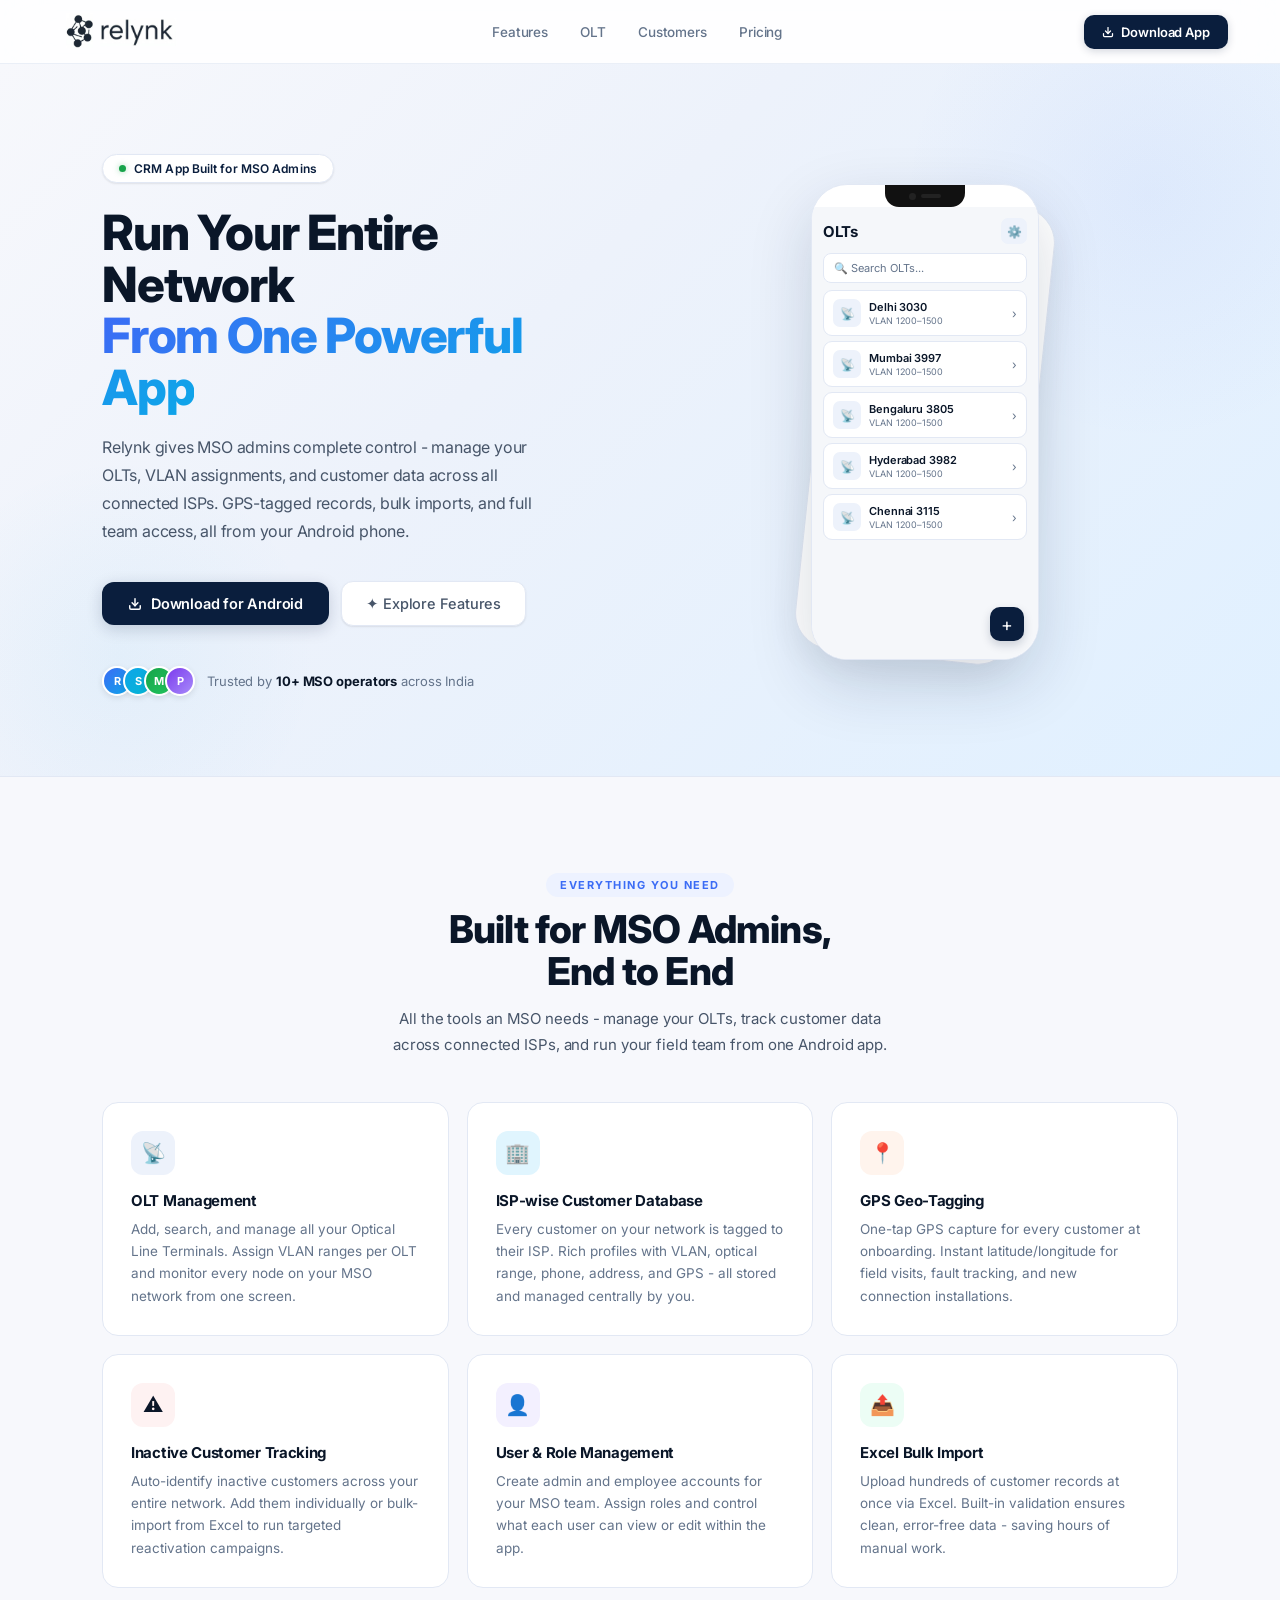
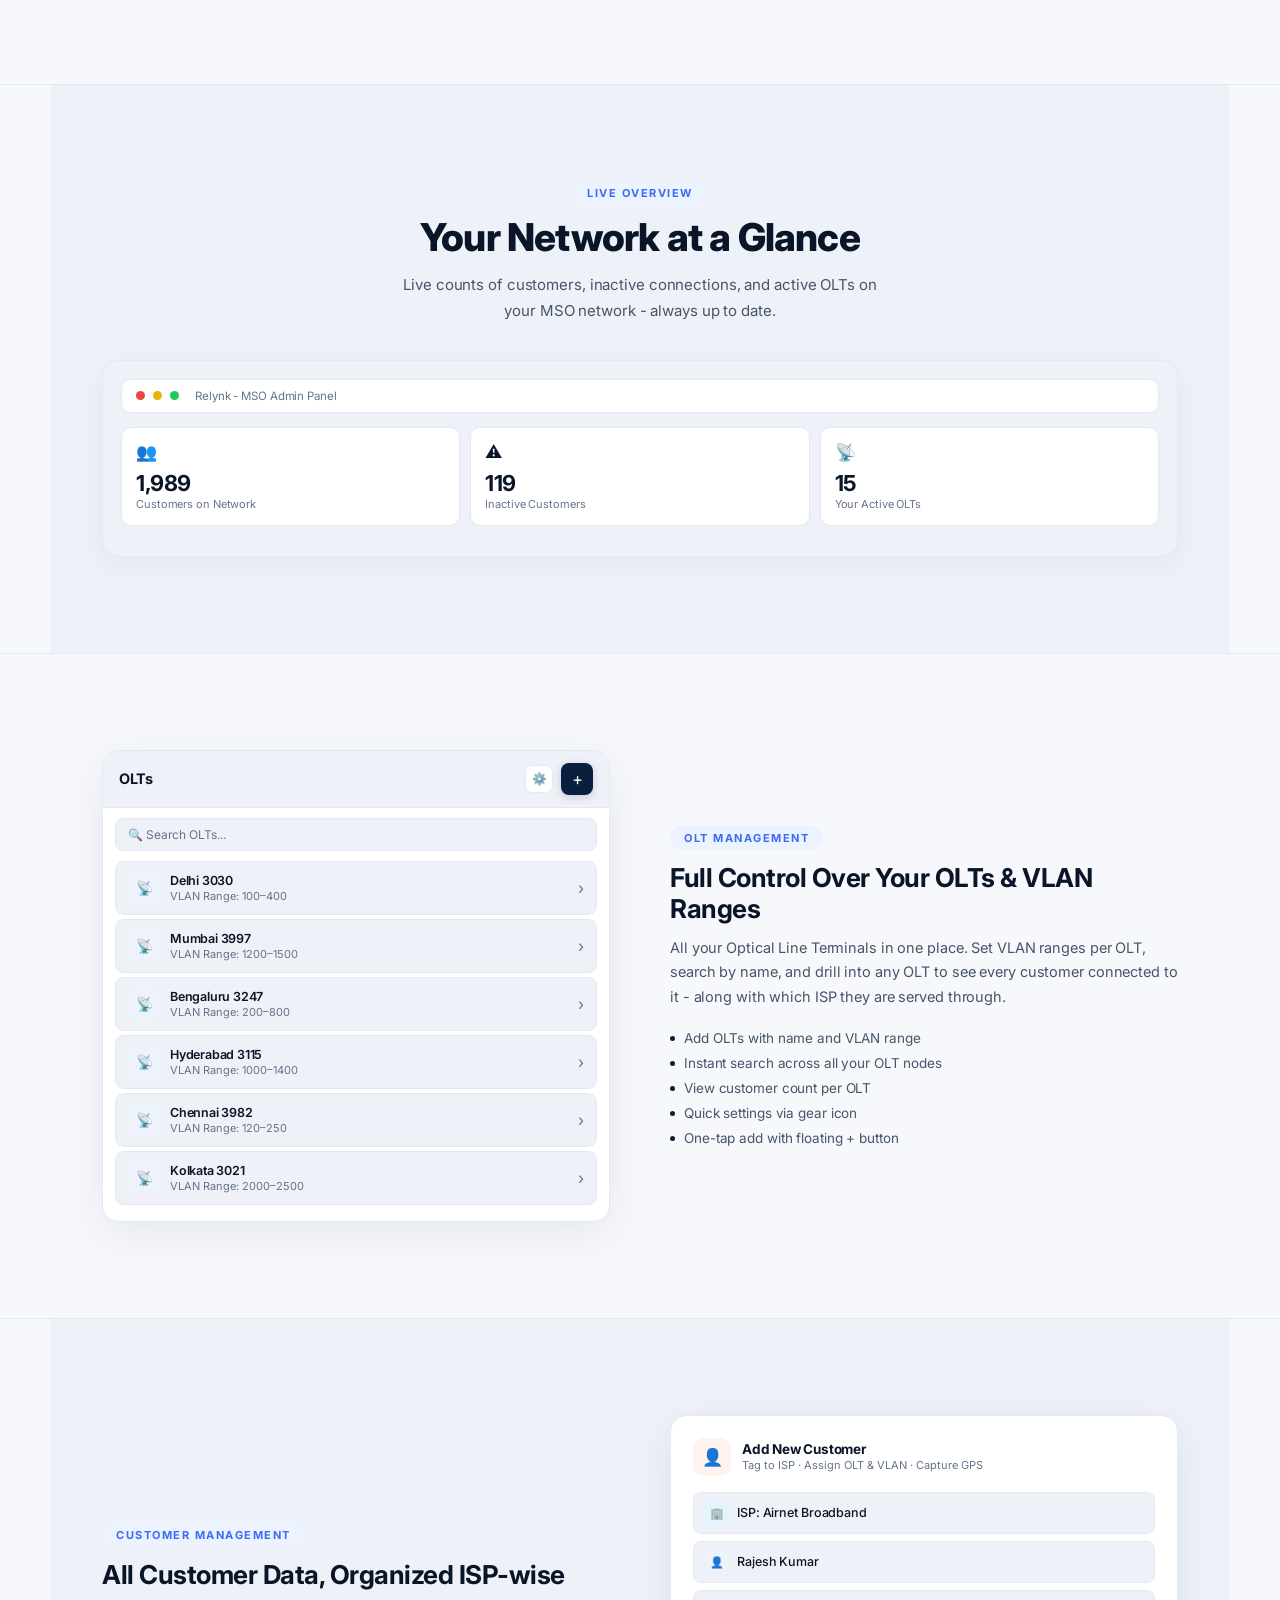
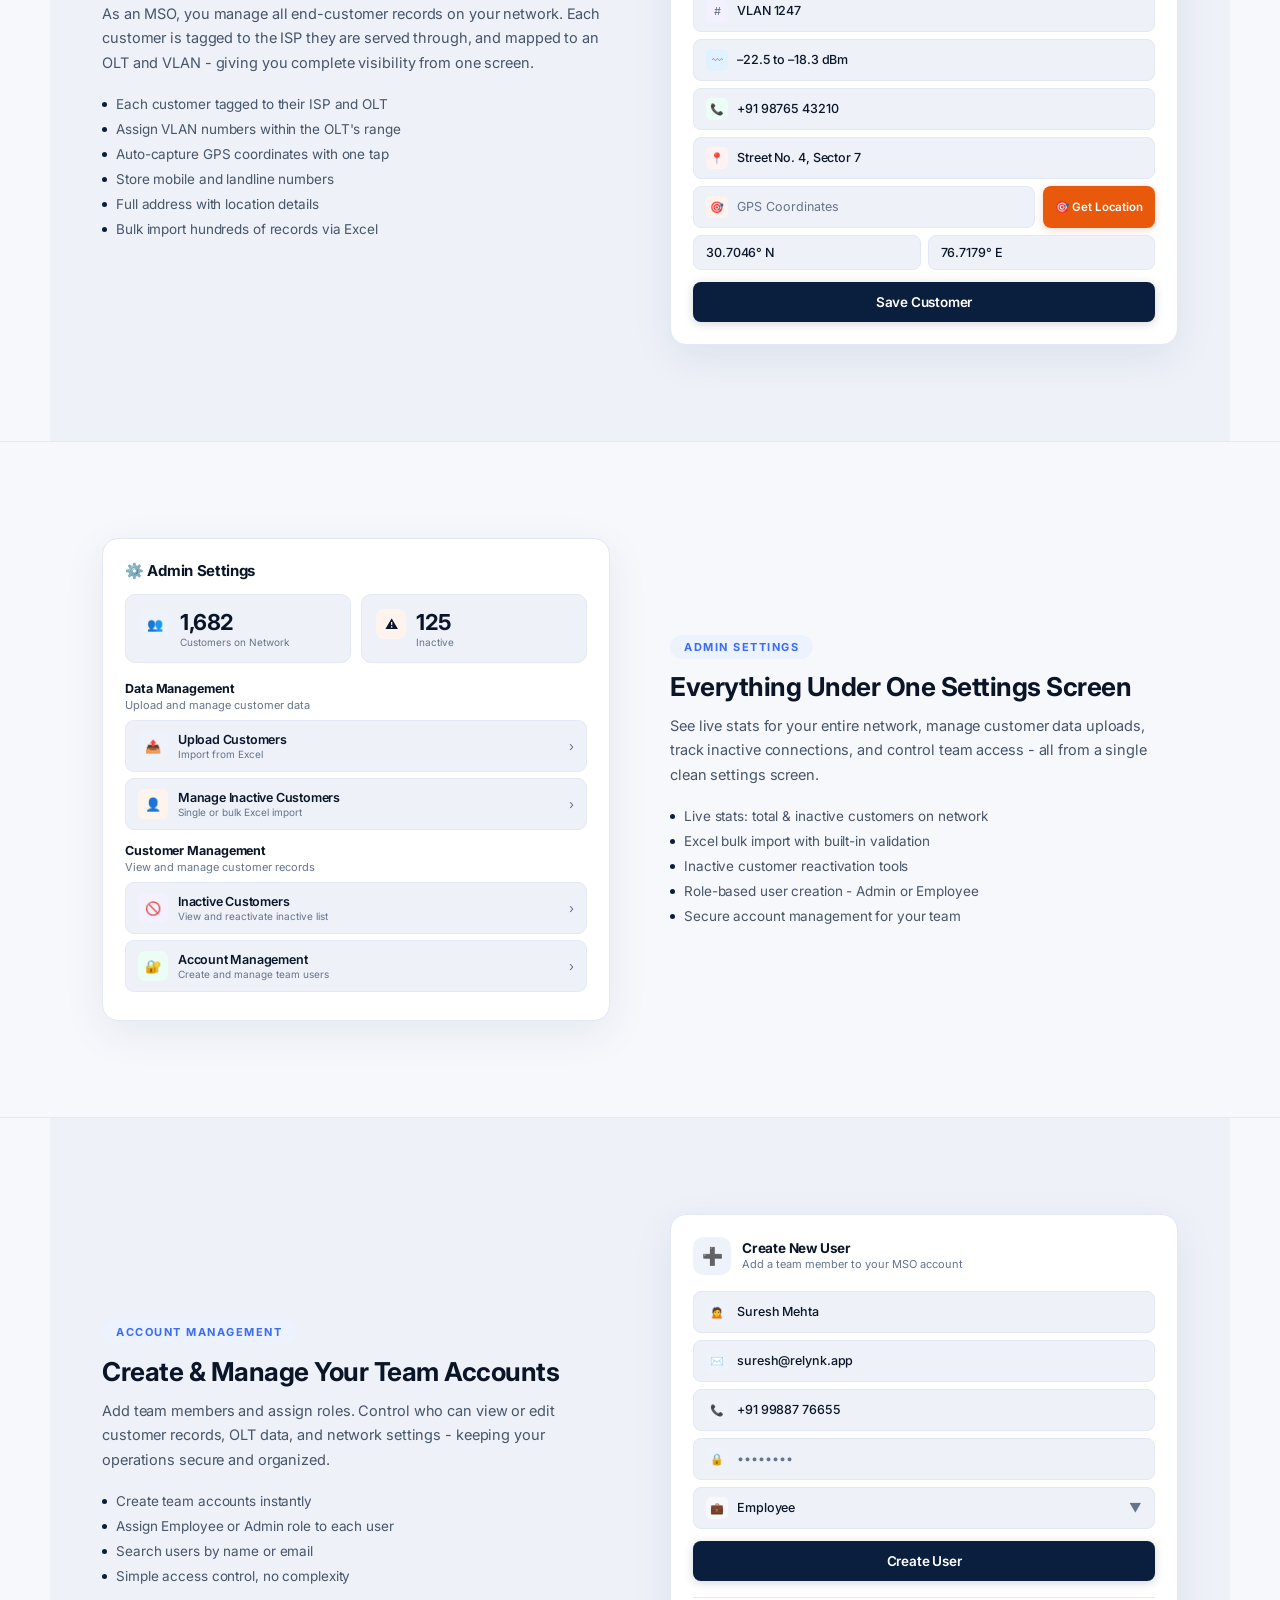
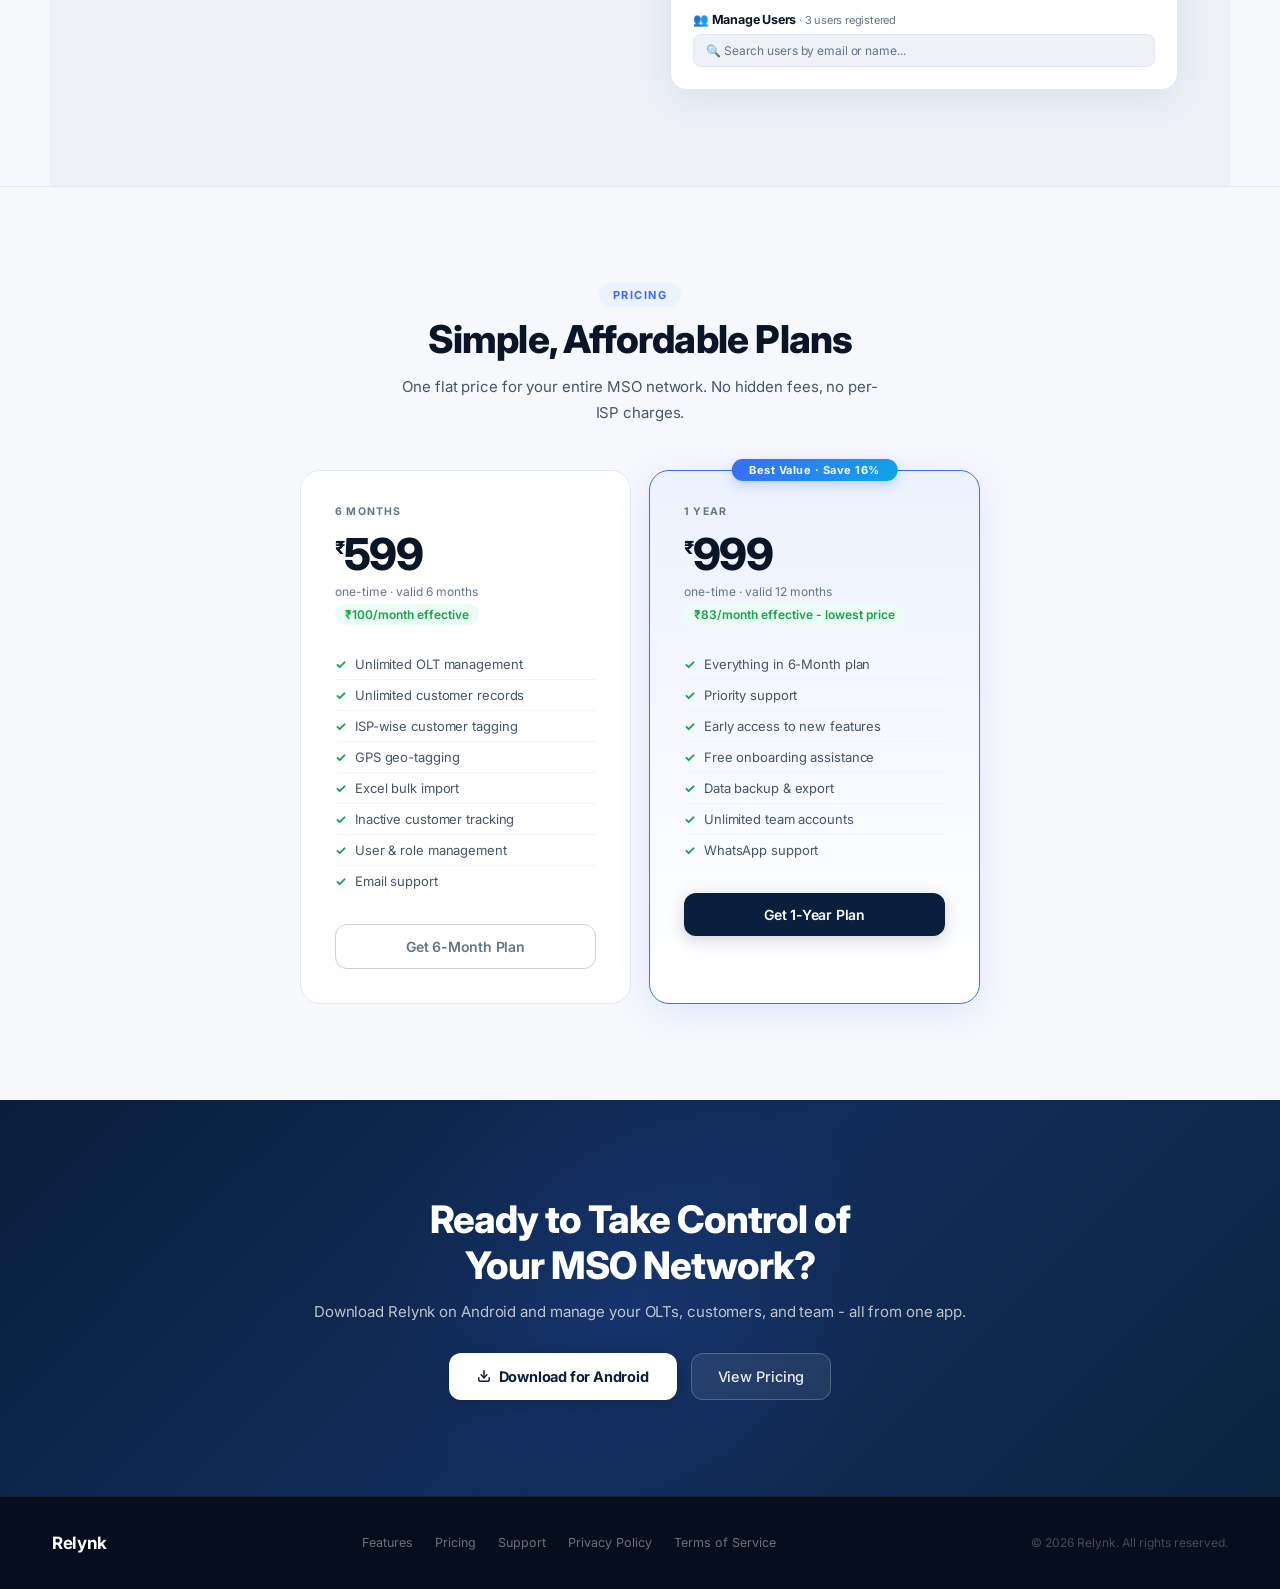
==== commit 45c3f943: "fixing links and term of service" ====
--- a/index.html
+++ b/index.html
@@ -673,17 +673,18 @@
     </div>
   </div>
 
-  <!-- FOOTER -->
-  <footer>
-    <div class="fl">Relynk</div>
-    <div class="flinks">
-      <a href="#">Features</a>
-      <a href="#">Pricing</a>
-      <a href="#">Support</a>
-      <a href="#">Privacy Policy</a>
-    </div>
-    <div class="fc2">© 2026 Relynk. All rights reserved.</div>
-  </footer>
+ <!-- FOOTER -->
+<footer>
+  <div class="fl">Relynk</div>
+  <div class="flinks">
+    <a href="#features">Features</a>
+    <a href="#pricing">Pricing</a>
+    <a href="#" onclick="openContact('Support'); return false;">Support</a>
+    <a href="https://relynk.in/privacy-policy" target="_blank">Privacy Policy</a>
+    <a href="https://relynk.in/term-of-service" target="_blank">Terms of Service</a>
+  </div>
+  <div class="fc2">© 2026 Relynk. All rights reserved.</div>
+</footer>
 
   <script src="script.js"></script>
 </body>
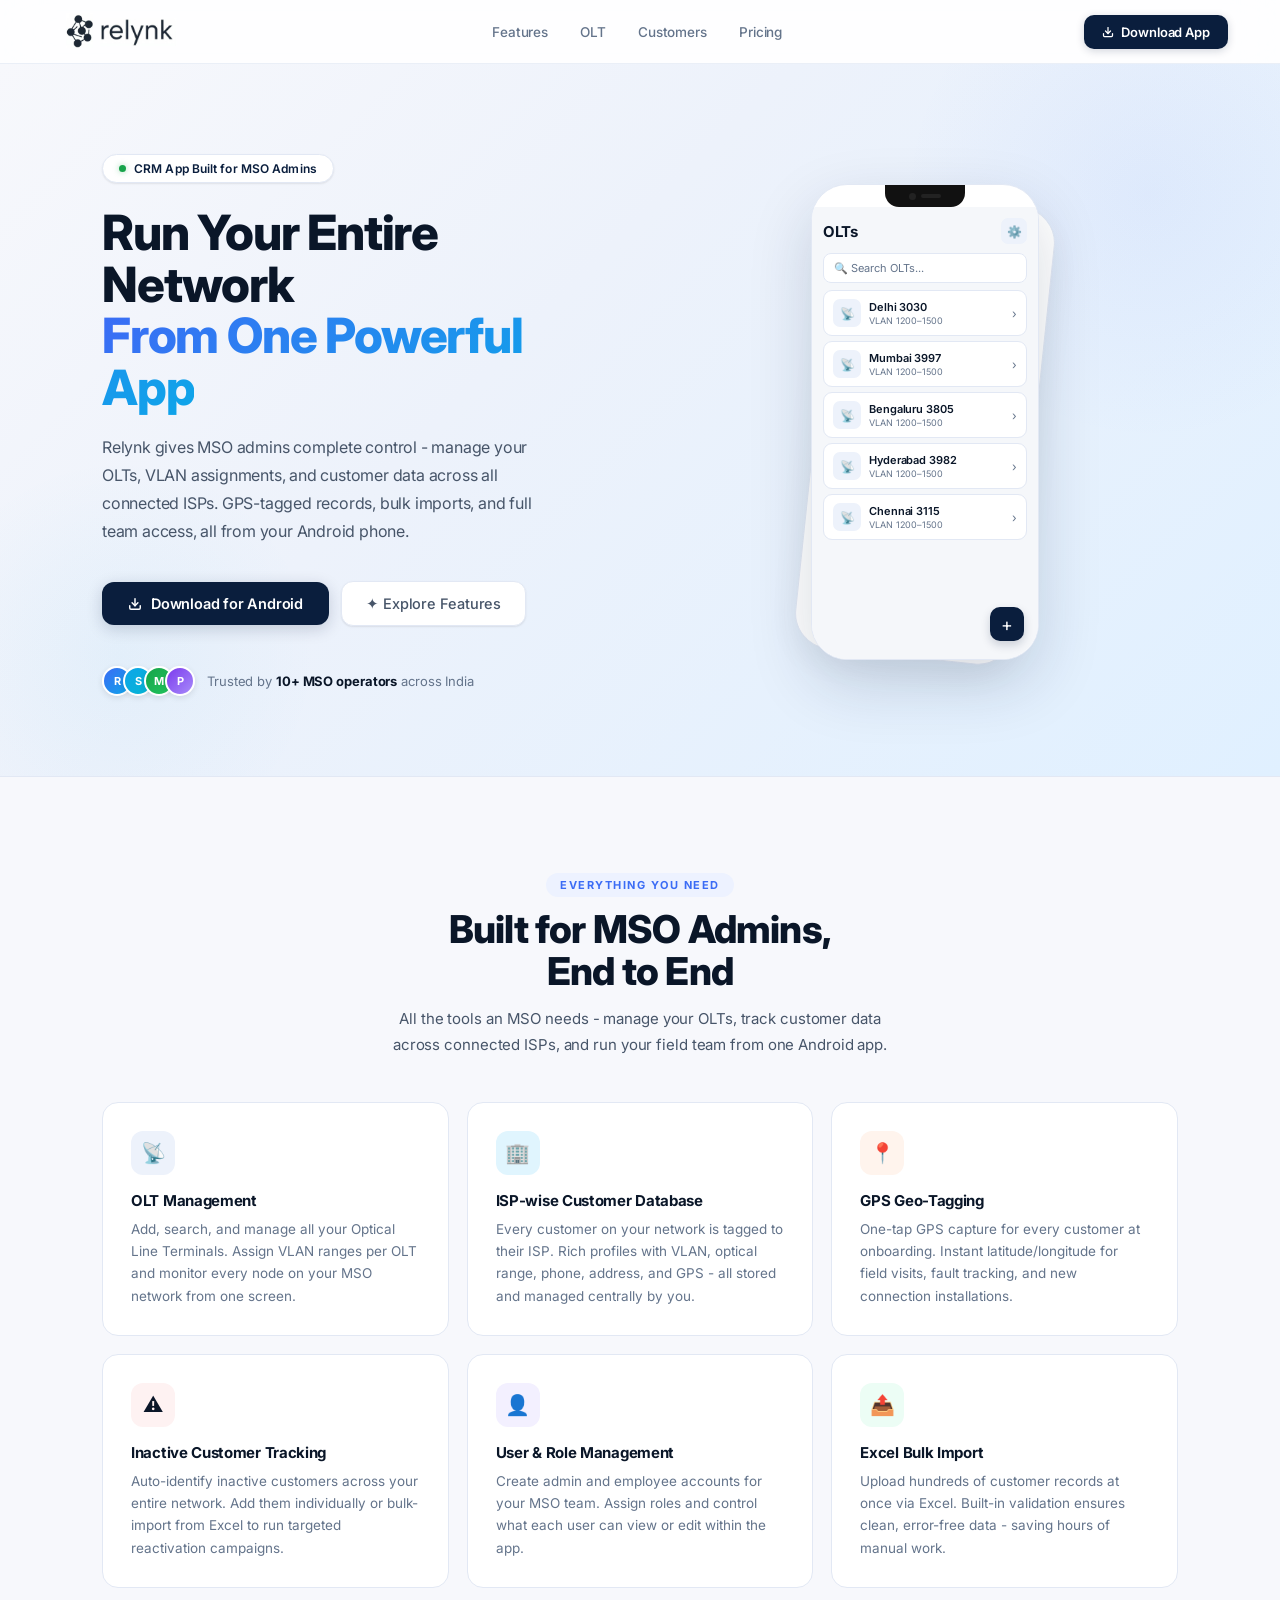
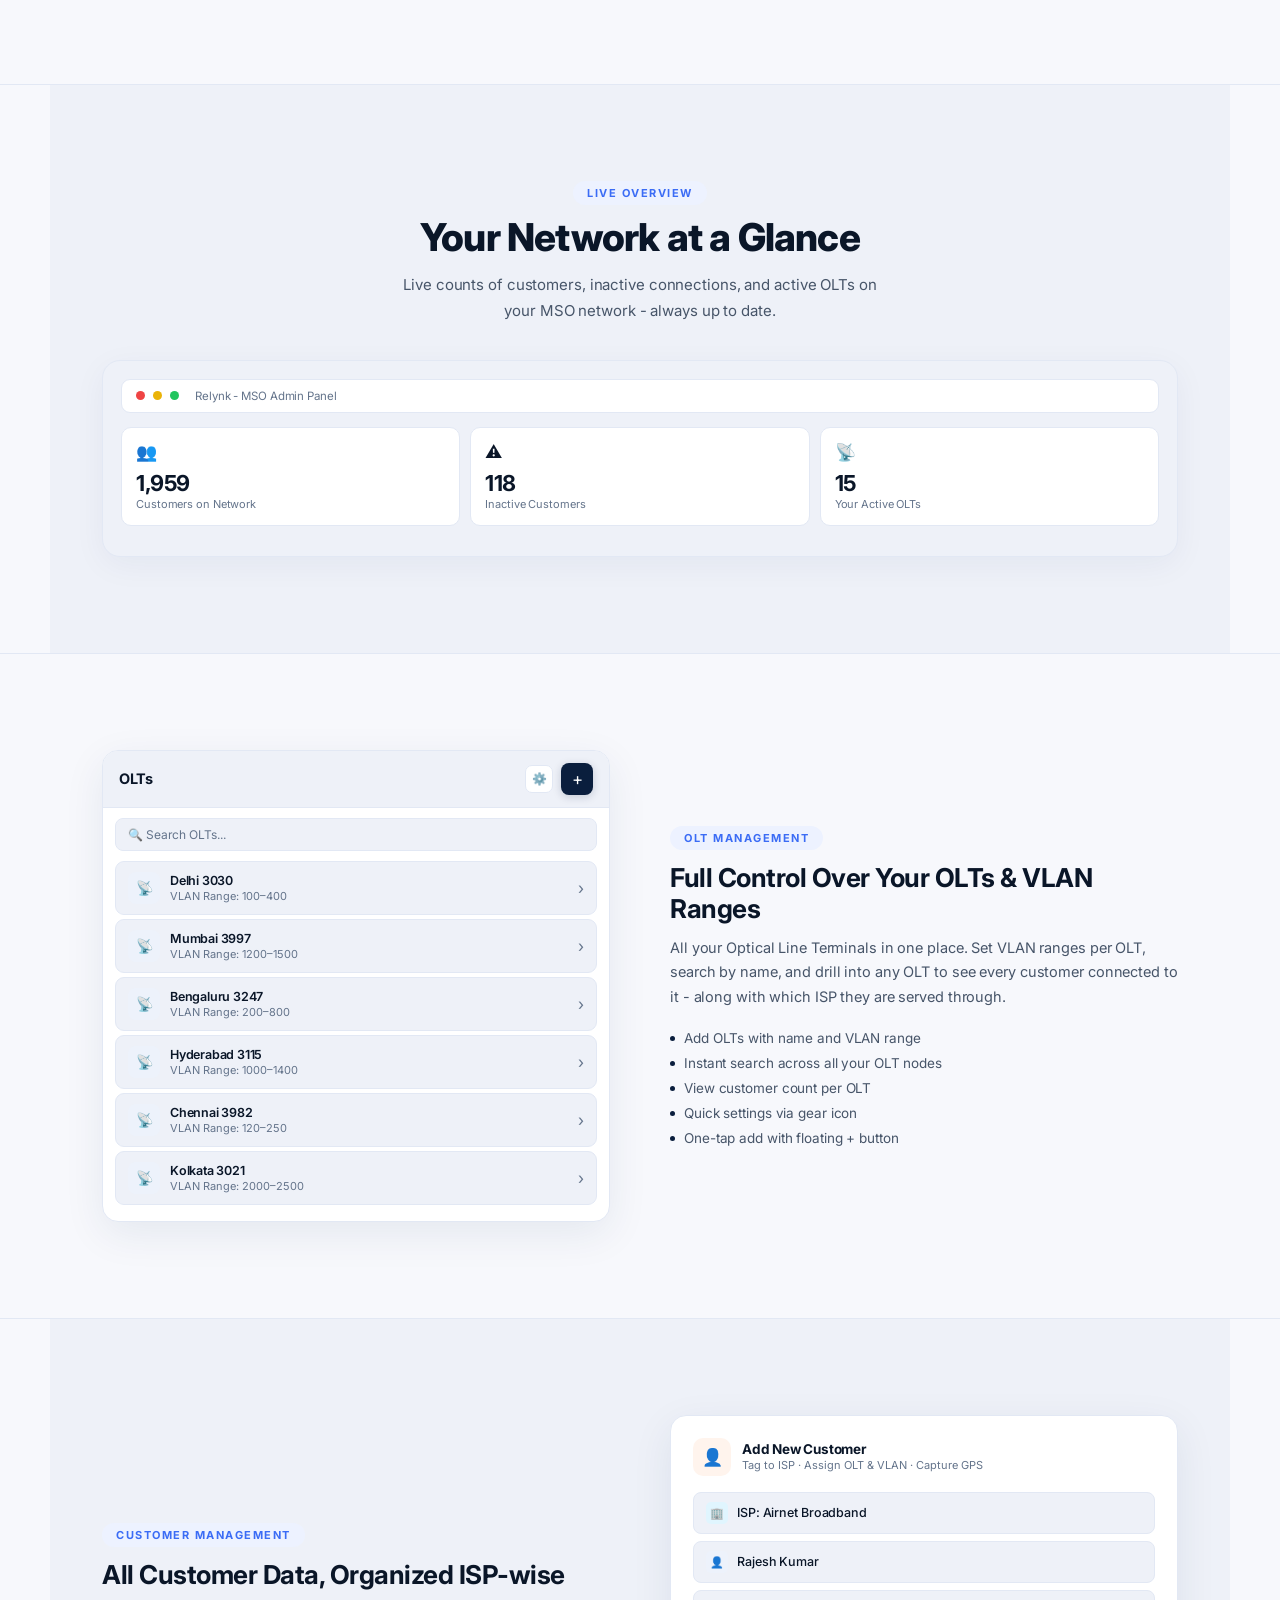
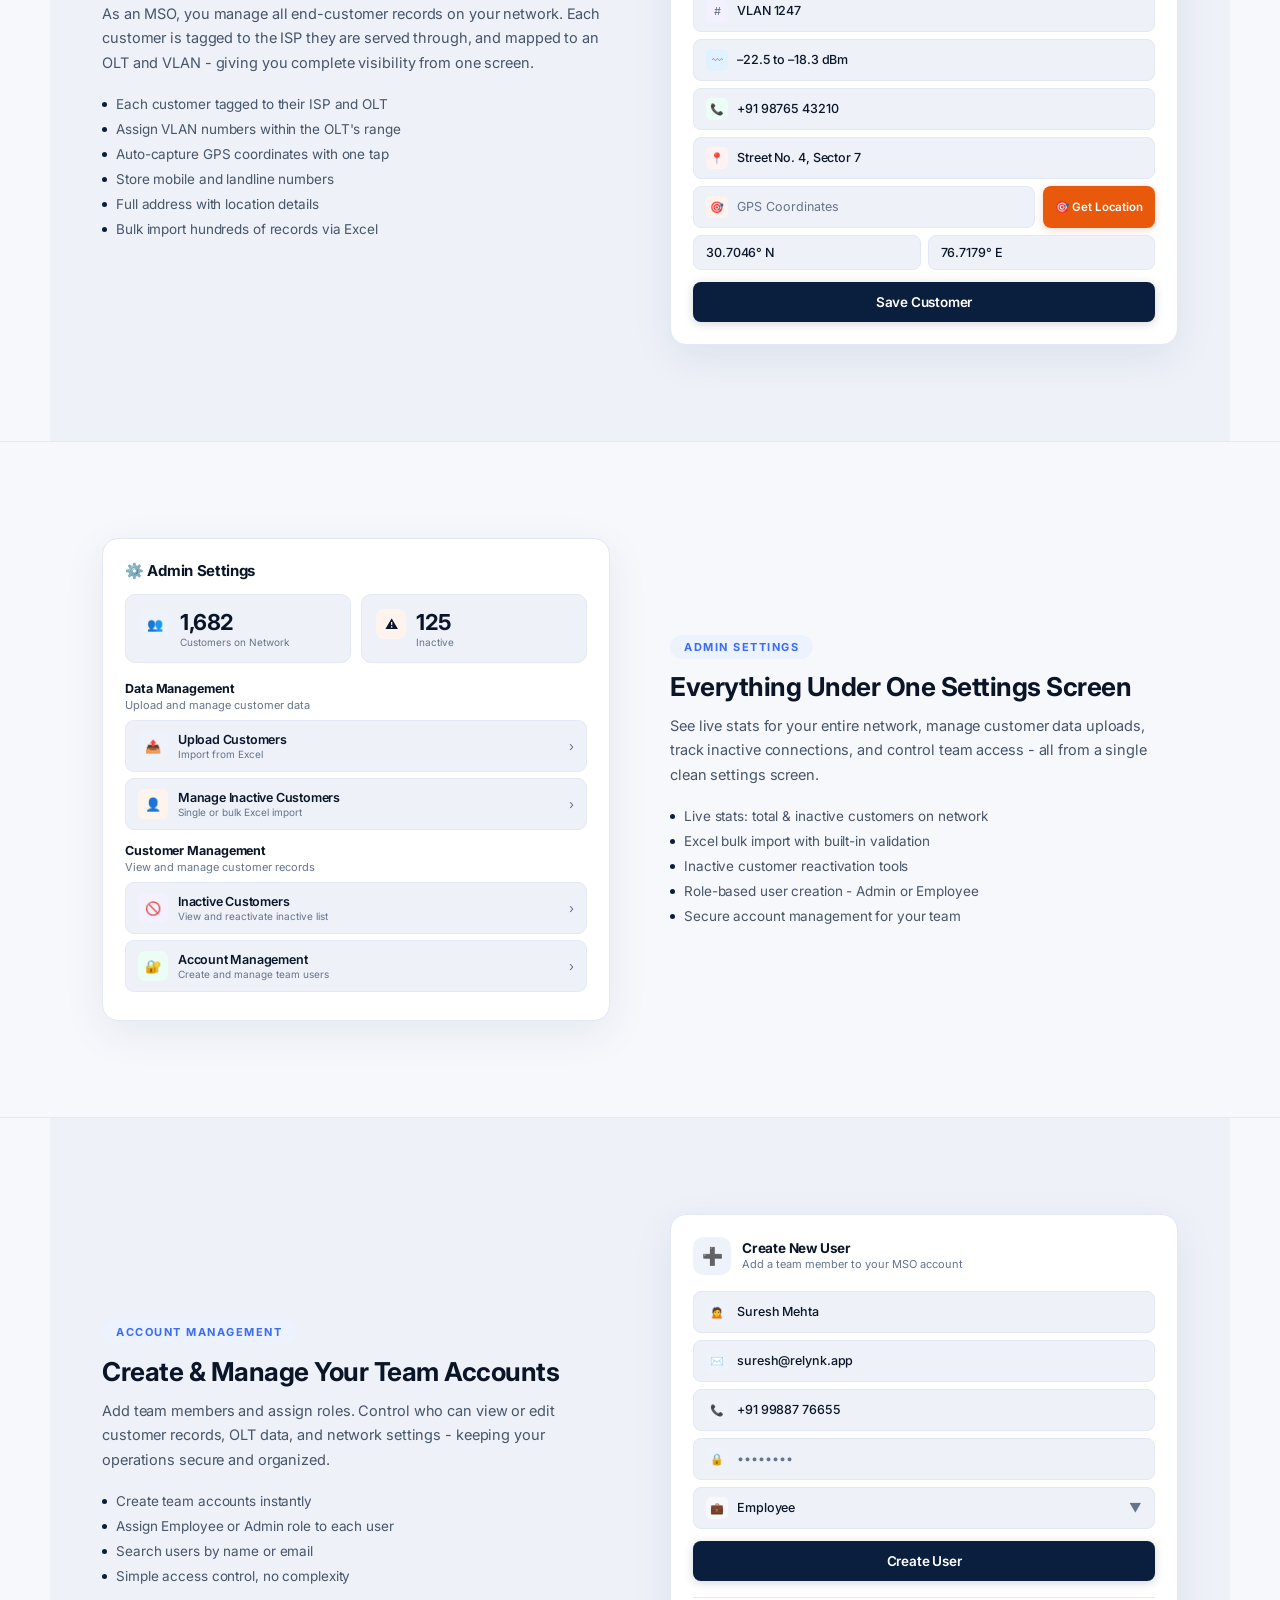
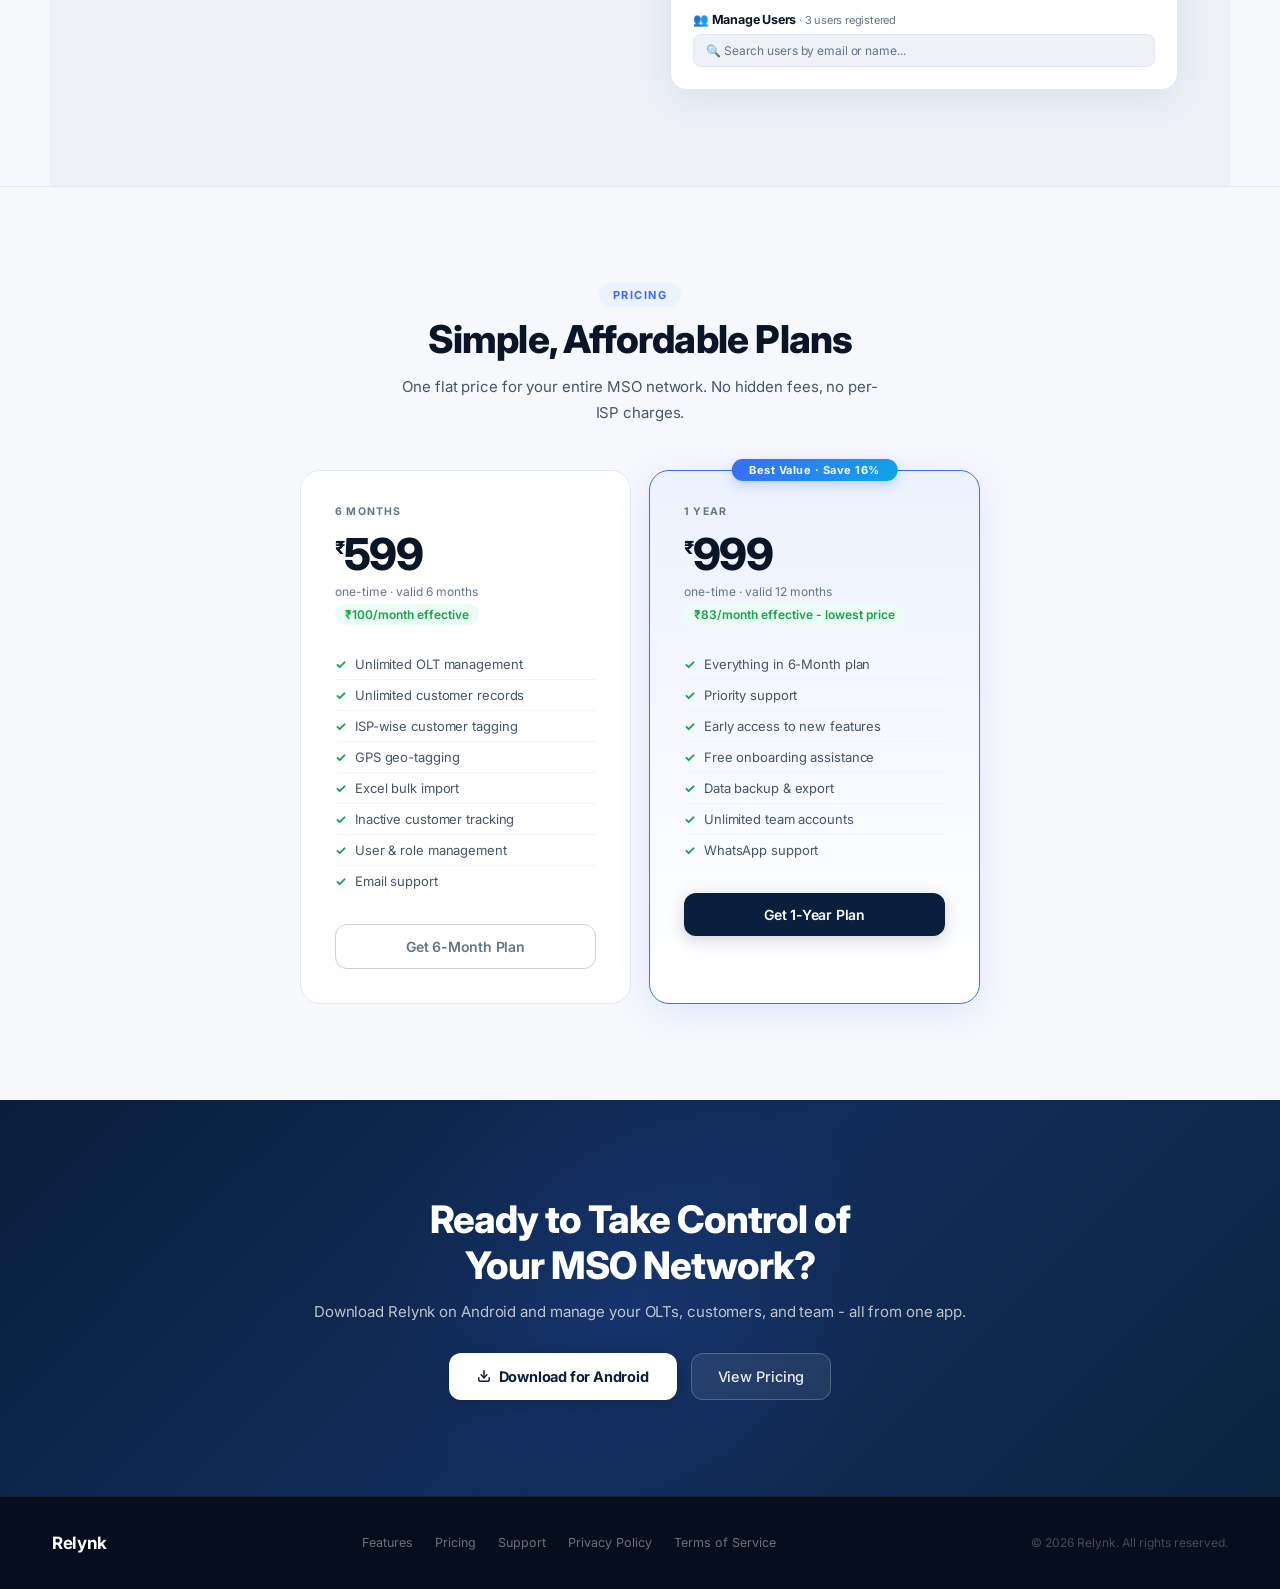
==== commit 6a19eeec: "updating link" ====
--- a/index.html
+++ b/index.html
@@ -20,21 +20,6 @@
 
 <body>
 
-  <!-- DOWNLOAD OVERLAY -->
-  <div id="dl-overlay">
-    <div class="dl-card">
-      <div class="dl-spinner-wrap">
-        <div class="dl-spinner"></div>
-        <div class="dl-spinner-icon">📥</div>
-      </div>
-      <div class="dl-title">Downloading Relynk</div>
-      <div class="dl-sub">Your APK is being prepared. This may take a few seconds…</div>
-      <div class="dl-progress-bar">
-        <div class="dl-progress-fill" id="dl-fill"></div>
-      </div>
-      <div class="dl-percent" id="dl-percent">0%</div>
-    </div>
-  </div>
 
   <!-- CONTACT POPUP -->
   <div id="contact-overlay" onclick="closeContactIfBg(event)">
--- a/style.css
+++ b/style.css
@@ -1365,23 +1365,6 @@
 .d2 { transition-delay: .24s }
 .d3 { transition-delay: .36s }
 
-/* ===== DOWNLOAD OVERLAY ===== */
-#dl-overlay {
-  display: none;
-  position: fixed;
-  inset: 0;
-  z-index: 9999;
-  background: rgba(9, 22, 42, 0.6);
-  backdrop-filter: blur(8px);
-  -webkit-backdrop-filter: blur(8px);
-  align-items: center;
-  justify-content: center;
-}
-
-#dl-overlay.show {
-  display: flex;
-  animation: fadeIn .2s ease;
-}
 
 @keyframes fadeIn {
   from { opacity: 0 }
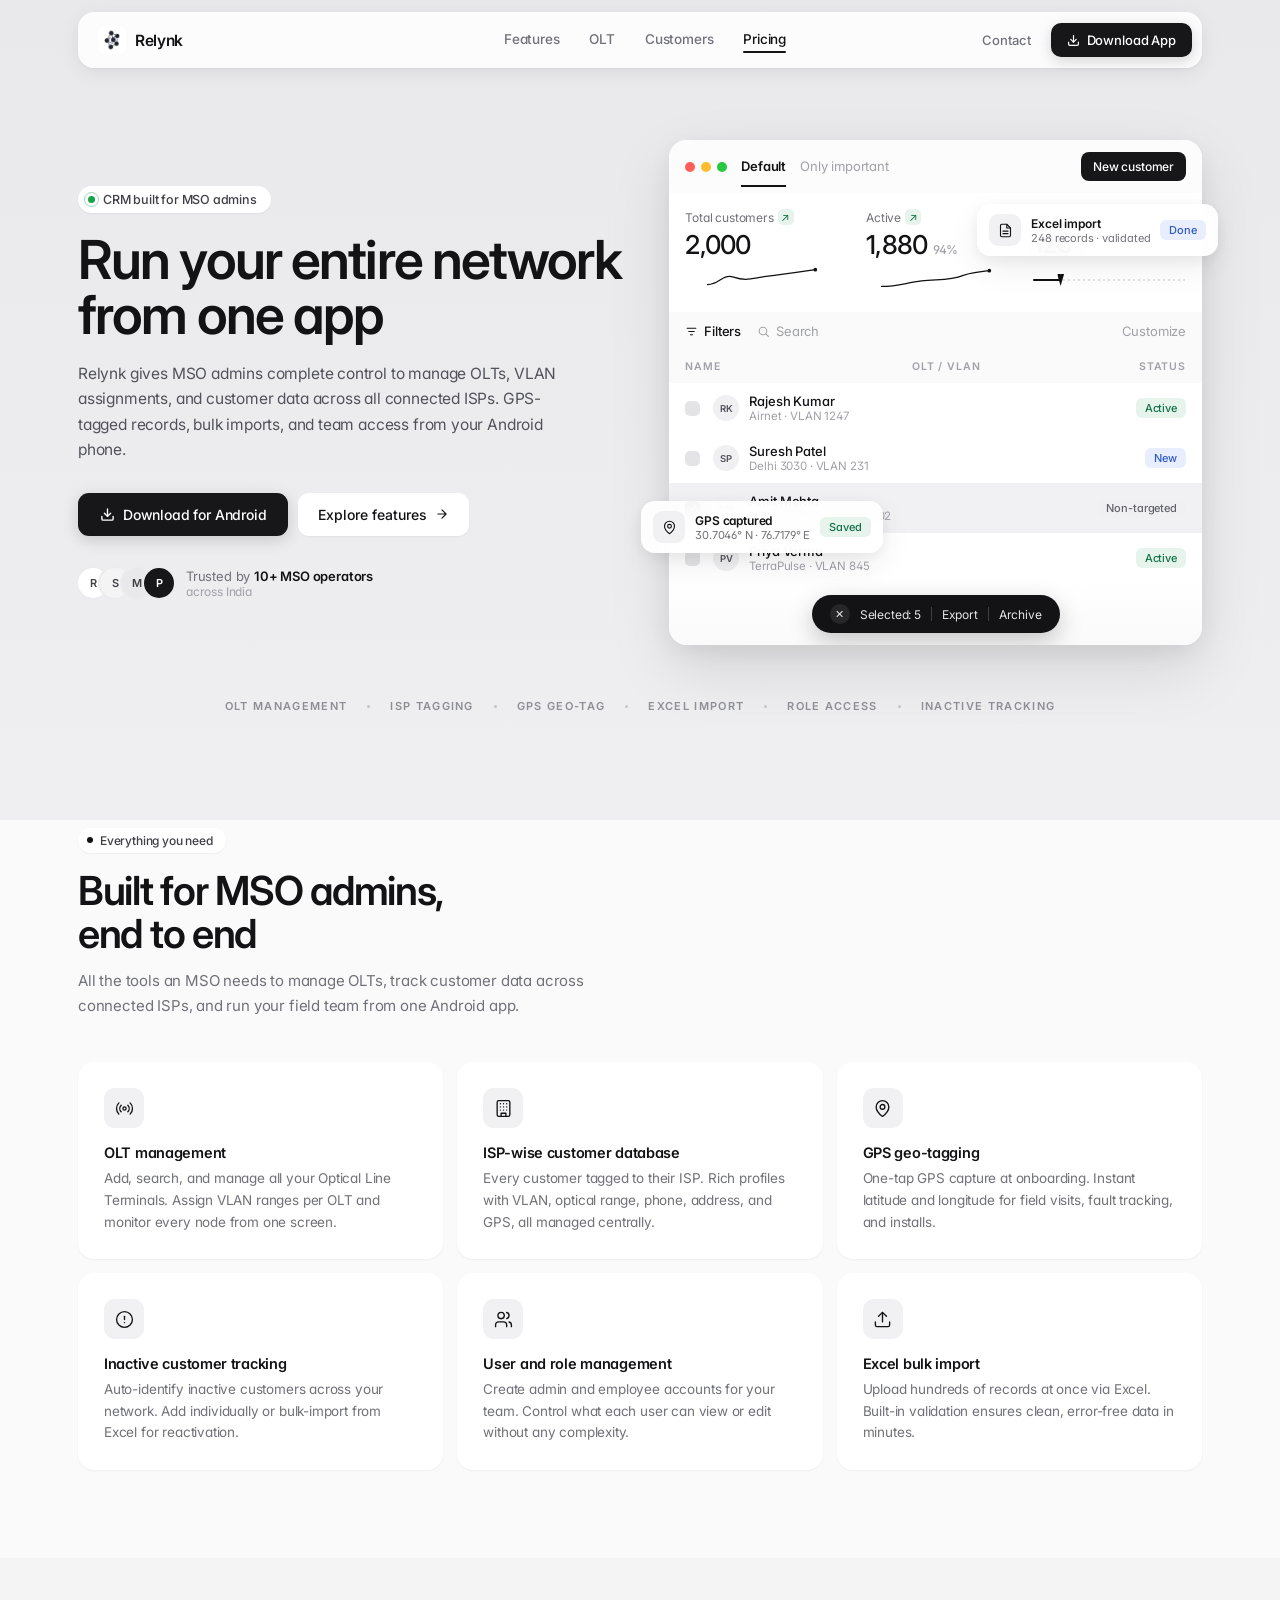
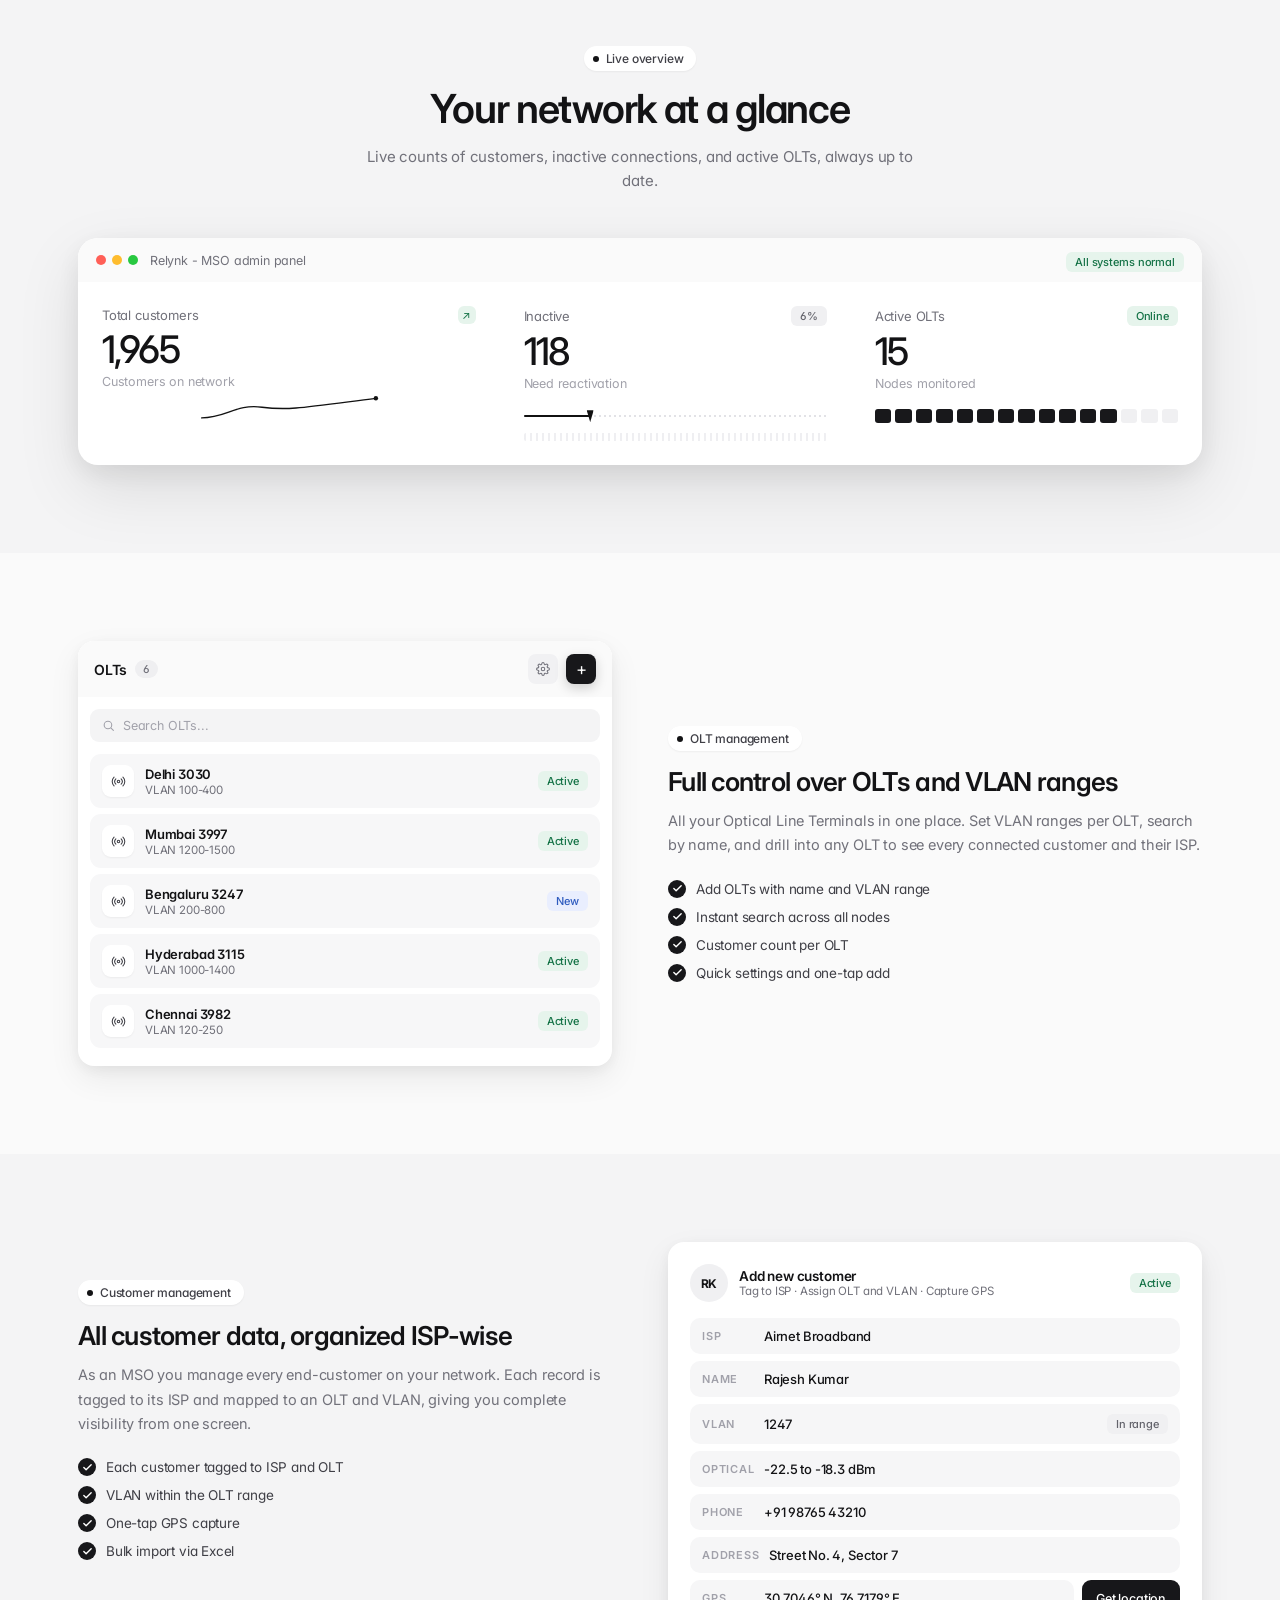
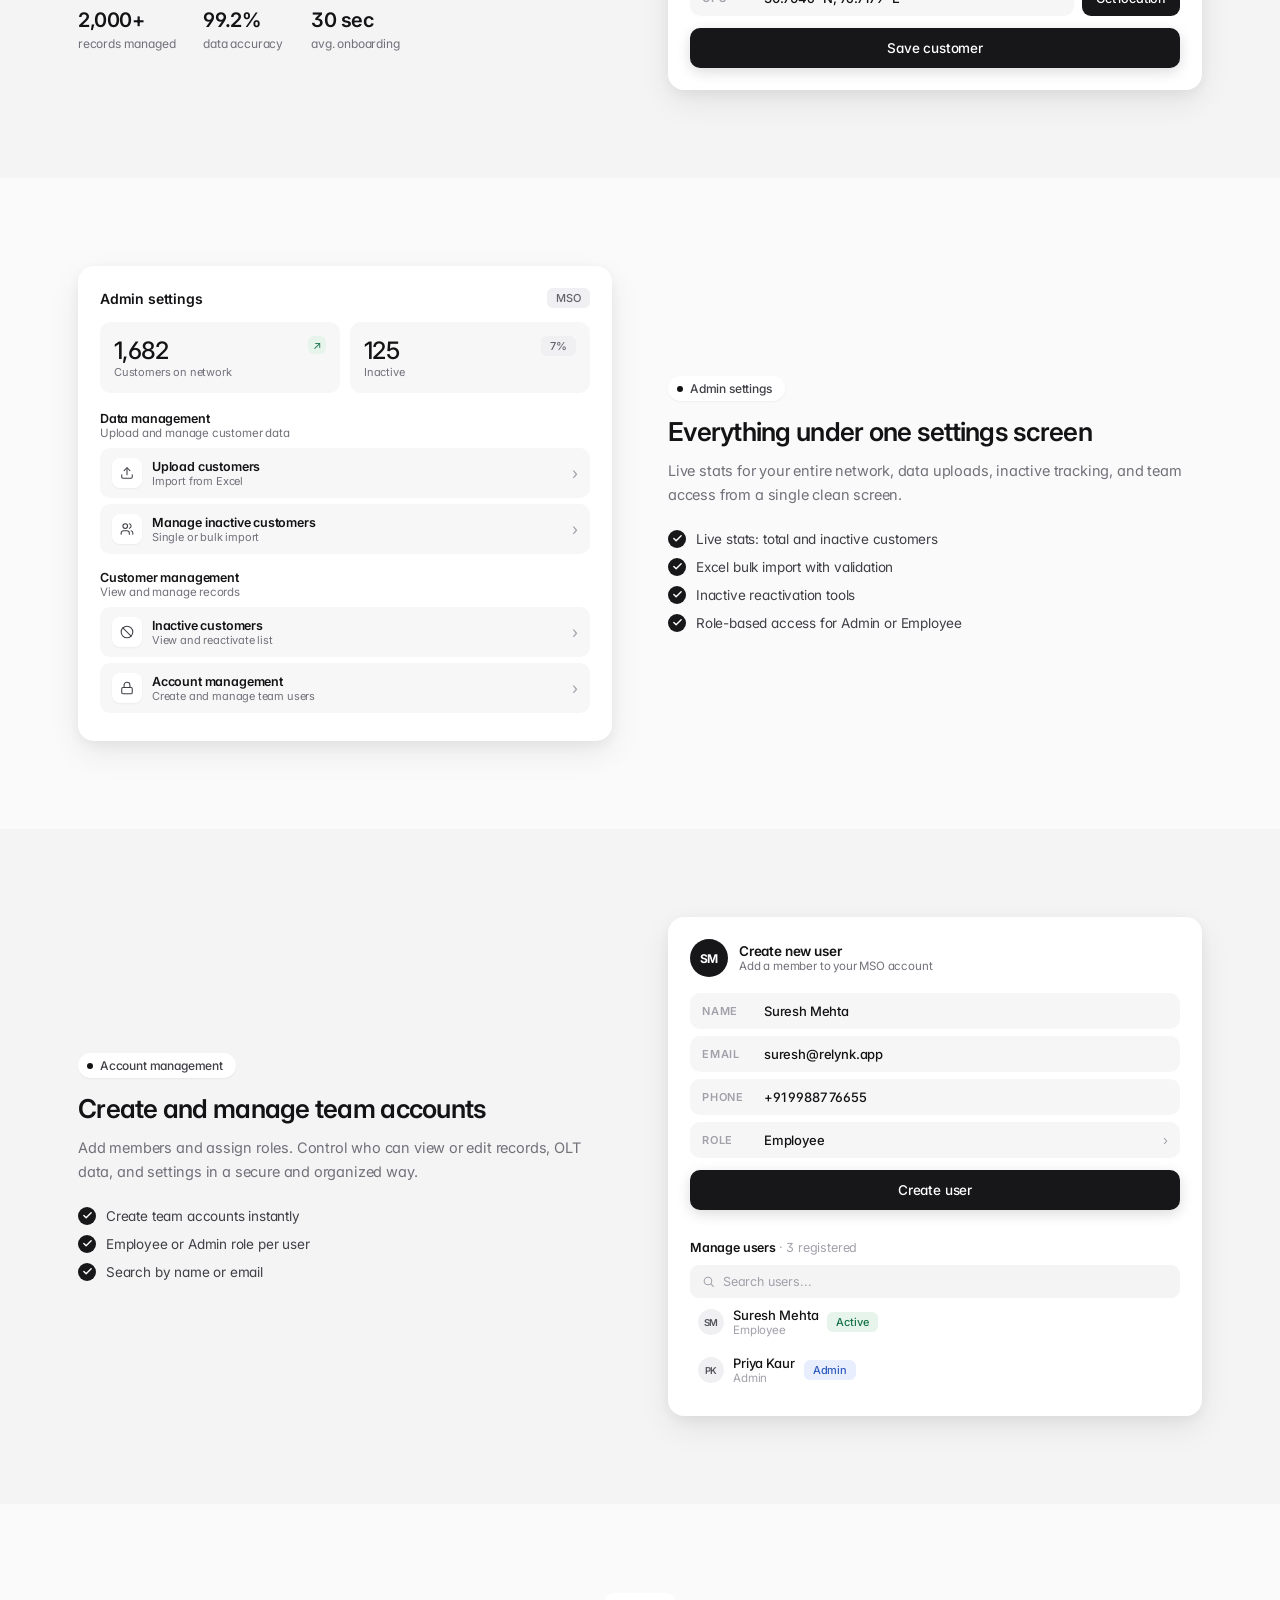
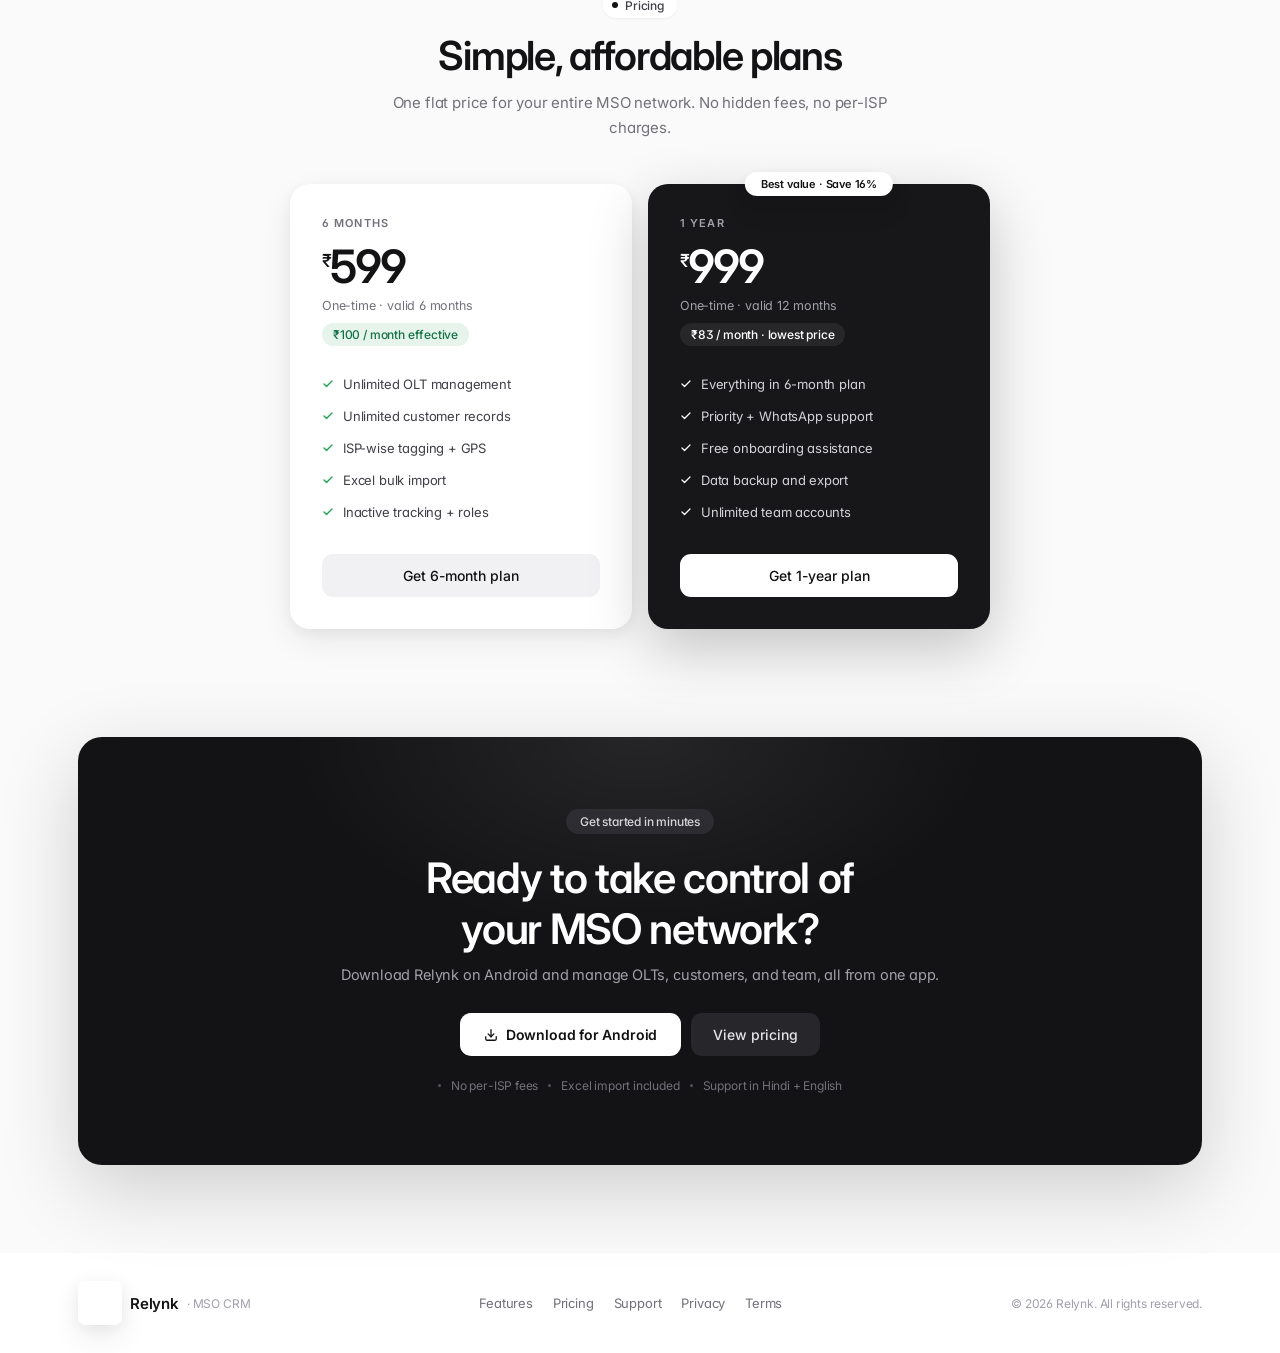
==== commit 790ed4b5: "Update Terms of Service page: minor text adjustments and logo enhancements; add .DS_Store file" ====
--- a/index.html
+++ b/index.html
@@ -7,31 +7,34 @@
   <title>Relynk - MSO CRM App for OLT & ISP Customer Management</title>
   <meta name="google-site-verification" content="j3lr04S2DX5Y_TOq9Ynu6AcFKn8KERR_1oFK6LRQ-oM" />
   <meta name="title" content="Relynk - MSO App to Manage OLTs, VLANs & ISP Customer Data">
-  <meta name="description" content="Relynk is a CRM app built for MSO admins. Manage your OLTs, VLAN assignments, and customer records across all connected ISPs — from a single Android app. GPS tagging, bulk Excel import, and role-based team access included.">
+  <meta name="description" content="Relynk is a CRM app built for MSO admins. Manage your OLTs, VLAN assignments, and customer records across all connected ISPs from a single Android app. GPS tagging, bulk Excel import, and role-based team access included.">
   <meta name="keywords" content="MSO CRM app, MSO admin app, OLT management software, VLAN tracking app, ISP customer management, MSO broadband software, multi system operator app, fiber network CRM, MSO Android app, ISP customer database, broadband network management, OLT VLAN manager India">
   <meta name="author" content="Relynk Team">
-  <meta name="theme-color" content="#0a1e3d" />
+  <meta name="theme-color" content="#e9e9ec" />
   <link rel="icon" type="image/x-icon" href="./icon.jpg">
   <link rel="preconnect" href="https://fonts.googleapis.com" />
   <link rel="preconnect" href="https://fonts.gstatic.com" crossorigin />
-  <link href="https://fonts.googleapis.com/css2?family=Inter:wght@400;500;600;700;800&display=swap" rel="stylesheet" />
+  <link href="https://fonts.googleapis.com/css2?family=Inter:wght@400;450;500;600;700&display=swap" rel="stylesheet" />
   <link rel="stylesheet" href="style.css" />
 </head>
 
 <body>
-
 
   <!-- CONTACT POPUP -->
   <div id="contact-overlay" onclick="closeContactIfBg(event)">
     <div class="contact-card">
-      <div class="contact-close" onclick="closeContact()">✕</div>
-      <div class="contact-badge">📞 Contact Us</div>
-      <div class="contact-title">Get in Touch</div>
+      <div class="contact-close" onclick="closeContact()" aria-label="Close">
+        <svg width="14" height="14" viewBox="0 0 24 24" fill="none" stroke="currentColor" stroke-width="2" stroke-linecap="round"><path d="M18 6 6 18M6 6l12 12"/></svg>
+      </div>
+      <div class="contact-badge"><span class="cb-dot"></span>Contact us</div>
+      <div class="contact-title">Get in touch</div>
       <div class="contact-desc" id="contact-plan-desc">
-        Interested in a plan? Reach out to us and we'll get you set up right away.
+        Interested in a plan? Reach out and we'll get you activated right away.
       </div>
       <div class="contact-item">
-        <div class="contact-ico" style="background:var(--navy-pale);">✉️</div>
+        <div class="contact-ico">
+          <svg width="16" height="16" viewBox="0 0 24 24" fill="none" stroke="currentColor" stroke-width="1.7" stroke-linecap="round" stroke-linejoin="round"><rect x="2" y="4" width="20" height="16" rx="3"/><path d="m2 7 10 6L22 7"/></svg>
+        </div>
         <div>
           <div class="contact-label">Email</div>
           <div class="contact-value">
@@ -40,19 +43,22 @@
         </div>
       </div>
       <div class="contact-item">
-        <div class="contact-ico" style="background:var(--green-pale);">📱</div>
+        <div class="contact-ico">
+          <svg width="16" height="16" viewBox="0 0 24 24" fill="none" stroke="currentColor" stroke-width="1.7" stroke-linecap="round" stroke-linejoin="round"><path d="M22 16.92v3a2 2 0 0 1-2.18 2 19.79 19.79 0 0 1-8.63-3.07 19.5 19.5 0 0 1-6-6 19.79 19.79 0 0 1-3.07-8.67A2 2 0 0 1 4.11 2h3a2 2 0 0 1 2 1.72c.13.96.36 1.9.7 2.81a2 2 0 0 1-.45 2.11L8.09 9.91a16 16 0 0 0 6 6l1.27-1.27a2 2 0 0 1 2.11-.45c.91.34 1.85.57 2.81.7A2 2 0 0 1 22 16.92z"/></svg>
+        </div>
         <div>
           <div class="contact-label">Mobile / WhatsApp</div>
           <div class="contact-value">
-            <a href="tel:+919416061425" style="color:inherit;text-decoration:none;">+91 9416061425</a>
-            &nbsp;·&nbsp;
-            <a href="https://wa.me/919416061425" target="_blank"
-              style="color:var(--green);text-decoration:none;">WhatsApp</a>
+            <a href="tel:+919416061425" style="color:inherit;text-decoration:none;">+91 94160 61425</a>
+            <span class="sep">·</span>
+            <a href="https://wa.me/919416061425" target="_blank" style="color:inherit;text-decoration:underline;text-underline-offset:3px;">WhatsApp</a>
           </div>
         </div>
       </div>
       <div class="contact-item">
-        <div class="contact-ico" style="background:var(--orange-pale);">☎️</div>
+        <div class="contact-ico">
+          <svg width="16" height="16" viewBox="0 0 24 24" fill="none" stroke="currentColor" stroke-width="1.7" stroke-linecap="round" stroke-linejoin="round"><circle cx="12" cy="12" r="10"/><path d="M12 6v6l4 2"/></svg>
+        </div>
         <div>
           <div class="contact-label">Landline</div>
           <div class="contact-value">
@@ -62,16 +68,17 @@
       </div>
       <hr class="contact-divider" />
       <div class="contact-plan-note" id="contact-footer-note">
-        Available <strong>Mon–Sat, 9 AM – 5 PM IST</strong>.<br />
-        We'll activate your plan within minutes of payment confirmation.
+        Available <strong>Mon-Sat, 9 AM - 5 PM IST</strong>.<br />
+        Plans activate within minutes of payment confirmation.
       </div>
     </div>
   </div>
 
   <!-- NAV -->
-  <nav>
+  <nav id="nav">
     <a href="#" class="nav-logo">
-      <img src="relynk.svg" alt="Relynk" height="138">
+      <img class="logo-img" src="./icon.png" alt="Relynk logo" />
+      <span class="logo-word">Relynk</span>
     </a>
     <div class="nav-links">
       <a href="#features">Features</a>
@@ -79,599 +86,398 @@
       <a href="#customers">Customers</a>
       <a href="#pricing">Pricing</a>
     </div>
-    <a href="#" class="btn-dl" onclick="handleDownload(event)">
-      <svg width="12" height="12" viewBox="0 0 24 24" fill="none" stroke="white" stroke-width="2.5"
-        stroke-linecap="round" stroke-linejoin="round">
-        <path d="M21 15v4a2 2 0 01-2 2H5a2 2 0 01-2-2v-4" />
-        <polyline points="7 10 12 15 17 10" />
-        <line x1="12" y1="15" x2="12" y2="3" />
-      </svg>
-      Download App
-    </a>
+    <div class="nav-right">
+      <button class="nav-ghost" onclick="openContact('Support')">Contact</button>
+      <a href="#" class="btn-dl" onclick="handleDownload(event)">
+        <svg width="13" height="13" viewBox="0 0 24 24" fill="none" stroke="currentColor" stroke-width="2.2" stroke-linecap="round" stroke-linejoin="round"><path d="M21 15v4a2 2 0 0 1-2 2H5a2 2 0 0 1-2-2v-4"/><polyline points="7 10 12 15 17 10"/><line x1="12" y1="15" x2="12" y2="3"/></svg>
+        Download App
+      </a>
+    </div>
   </nav>
 
   <!-- HERO -->
   <div class="hero-section">
     <section class="hero">
-      <div>
-        <div class="hero-badge">
-          <div class="badge-dot"></div>CRM App Built for MSO Admins
-        </div>
-        <h1>Run Your Entire Network<br /><span>From One Powerful App</span></h1>
-        <p class="hero-p">Relynk gives MSO admins complete control - manage your OLTs, VLAN assignments, and customer
-          data across all connected ISPs. GPS-tagged records, bulk imports, and full team access, all from your Android
-          phone.</p>
+      <div class="hero-copy">
+        <div class="hero-badge"><span class="pulse"></span>CRM built for MSO admins</div>
+        <h1>Run your entire network from one app</h1>
+        <p class="hero-p">Relynk gives MSO admins complete control to manage OLTs, VLAN assignments, and customer data across all connected ISPs. GPS-tagged records, bulk imports, and team access from your Android phone.</p>
         <div class="hero-actions">
           <a href="#" class="btn-hero" onclick="handleDownload(event)">
-            <svg width="14" height="14" viewBox="0 0 24 24" fill="none" stroke="white" stroke-width="2.5"
-              stroke-linecap="round" stroke-linejoin="round">
-              <path d="M21 15v4a2 2 0 01-2 2H5a2 2 0 01-2-2v-4" />
-              <polyline points="7 10 12 15 17 10" />
-              <line x1="12" y1="15" x2="12" y2="3" />
-            </svg>
+            <svg width="15" height="15" viewBox="0 0 24 24" fill="none" stroke="currentColor" stroke-width="2.2" stroke-linecap="round" stroke-linejoin="round"><path d="M21 15v4a2 2 0 0 1-2 2H5a2 2 0 0 1-2-2v-4"/><polyline points="7 10 12 15 17 10"/><line x1="12" y1="15" x2="12" y2="3"/></svg>
             Download for Android
           </a>
-          <button class="btn-ghost"
-            onclick="document.getElementById('features').scrollIntoView({behavior:'smooth'})">✦ Explore
-            Features</button>
-        </div>
-        <div class="hero-trust">
+          <button class="btn-ghost" onclick="document.getElementById('features').scrollIntoView({behavior:'smooth'})">
+            Explore features
+            <svg width="14" height="14" viewBox="0 0 24 24" fill="none" stroke="currentColor" stroke-width="2" stroke-linecap="round" stroke-linejoin="round"><path d="M5 12h14M12 5l7 7-7 7"/></svg>
+          </button>
+        </div>
+        <div class="hero-meta">
           <div class="avatars">
-            <div class="av" style="background:linear-gradient(135deg,#3b6cf5,#0ea5e9);">R</div>
-            <div class="av" style="background:linear-gradient(135deg,#0ea5e9,#06b6d4);">S</div>
-            <div class="av" style="background:linear-gradient(135deg,#16a34a,#22c55e);">M</div>
-            <div class="av" style="background:linear-gradient(135deg,#7c3aed,#a78bfa);">P</div>
-          </div>
-          <div class="trust-txt">Trusted by <strong>10+ MSO operators</strong> across India</div>
-        </div>
-      </div>
+            <div class="av">R</div>
+            <div class="av">S</div>
+            <div class="av">M</div>
+            <div class="av">P</div>
+          </div>
+          <div class="trust-txt">Trusted by <strong>10+ MSO operators</strong><span>across India</span></div>
+        </div>
+      </div>
+
       <div class="hero-right">
-        <div class="phone-stack">
-          <div class="phone-back"></div>
-          <div class="phone">
-            <div class="notch">
-              <div class="n-cam"></div>
-              <div class="n-mic"></div>
+        <div class="app-window float-slow">
+          <div class="aw-top">
+            <div class="traffic"><i></i><i></i><i></i></div>
+            <div class="aw-tabs"><span class="active">Default</span><span class="dim">Only important</span></div>
+            <div class="aw-btn">New customer</div>
+          </div>
+          <div class="aw-stats">
+            <div class="aws">
+              <div class="aws-label">Total customers <span class="up">↗</span></div>
+              <div class="aws-val">2,000</div>
+              <svg class="spark" viewBox="0 0 120 28" fill="none"><path d="M2 20 C15 20 18 8 30 12 C42 16 48 14 60 12 C72 10 85 9 118 4" stroke="#111" stroke-width="1.4" stroke-linecap="round"/><circle cx="118" cy="4" r="2" fill="#111"/></svg>
             </div>
-            <div class="p-screen">
-              <div class="p-hdr">
-                <div class="p-title">OLTs</div>
-                <div class="p-ico-btn">⚙️</div>
-              </div>
-              <div class="p-search">🔍 Search OLTs...</div>
-              <div class="p-item">
-                <div class="p-ico">📡</div>
-                <div>
-                  <div class="p-name">Delhi 3030</div>
-                  <div class="p-sub">VLAN 1200–1500</div>
-                </div>
-                <div class="p-arr">›</div>
-              </div>
-              <div class="p-item">
-                <div class="p-ico">📡</div>
-                <div>
-                  <div class="p-name">Mumbai 3997</div>
-                  <div class="p-sub">VLAN 1200–1500</div>
-                </div>
-                <div class="p-arr">›</div>
-              </div>
-              <div class="p-item">
-                <div class="p-ico">📡</div>
-                <div>
-                  <div class="p-name">Bengaluru 3805</div>
-                  <div class="p-sub">VLAN 1200–1500</div>
-                </div>
-                <div class="p-arr">›</div>
-              </div>
-              <div class="p-item">
-                <div class="p-ico">📡</div>
-                <div>
-                  <div class="p-name">Hyderabad 3982</div>
-                  <div class="p-sub">VLAN 1200–1500</div>
-                </div>
-                <div class="p-arr">›</div>
-              </div>
-              <div class="p-item">
-                <div class="p-ico">📡</div>
-                <div>
-                  <div class="p-name">Chennai 3115</div>
-                  <div class="p-sub">VLAN 1200–1500</div>
-                </div>
-                <div class="p-arr">›</div>
-              </div>
-              <div class="p-fab">+</div>
+            <div class="aws">
+              <div class="aws-label">Active <span class="up">↗</span></div>
+              <div class="aws-val">1,880 <small>94%</small></div>
+              <svg class="spark" viewBox="0 0 120 28" fill="none"><path d="M2 22 C20 22 28 18 45 16 C62 14 75 16 90 10 C100 7 110 6 118 5" stroke="#111" stroke-width="1.4" stroke-linecap="round"/><circle cx="118" cy="5" r="2" fill="#111"/></svg>
             </div>
-          </div>
+            <div class="aws">
+              <div class="aws-label">Inactive</div>
+              <div class="aws-val">120 <small>6%</small></div>
+              <div class="meter"><div class="meter-fill" style="width:18%"></div><span class="meter-dot" style="left:18%"></span></div>
+            </div>
+          </div>
+          <div class="aw-toolbar">
+            <span class="tool"><svg width="13" height="13" viewBox="0 0 24 24" fill="none" stroke="currentColor" stroke-width="2" stroke-linecap="round"><line x1="4" y1="6" x2="20" y2="6"/><line x1="7" y1="12" x2="17" y2="12"/><line x1="10" y1="18" x2="14" y2="18"/></svg> Filters</span>
+            <span class="tool dim"><svg width="13" height="13" viewBox="0 0 24 24" fill="none" stroke="currentColor" stroke-width="2" stroke-linecap="round"><circle cx="11" cy="11" r="7"/><path d="m21 21-4.3-4.3"/></svg> Search</span>
+            <span class="tool right dim">Customize</span>
+          </div>
+          <div class="aw-table-head"><span>Name</span><span>OLT / VLAN</span><span>Status</span></div>
+          <div class="aw-row"><span class="chk"></span><span class="avatar-sm">RK</span><span class="rname">Rajesh Kumar <em>Airnet · VLAN 1247</em></span><span class="pill green">Active</span></div>
+          <div class="aw-row"><span class="chk"></span><span class="avatar-sm">SP</span><span class="rname">Suresh Patel <em>Delhi 3030 · VLAN 231</em></span><span class="pill blue">New</span></div>
+          <div class="aw-row selected"><span class="chk on"><svg width="10" height="10" viewBox="0 0 24 24" fill="none" stroke="white" stroke-width="3.2" stroke-linecap="round" stroke-linejoin="round"><polyline points="20 6 9 17 4 12"/></svg></span><span class="avatar-sm">AM</span><span class="rname">Amit Mehta <em>Mumbai 3997 · VLAN 1302</em></span><span class="pill gray">Non-targeted</span></div>
+          <div class="aw-row"><span class="chk"></span><span class="avatar-sm">PV</span><span class="rname">Priya Verma <em>TerraPulse · VLAN 845</em></span><span class="pill green">Active</span></div>
+          <div class="aw-foot">
+            <div class="sel-bar"><span class="x">✕</span> Selected: 5 <span class="divline"></span> Export <span class="divline"></span> Archive</div>
+          </div>
+        </div>
+        <div class="mini-card mc1 float-med">
+          <div class="mini-ico">
+            <svg width="15" height="15" viewBox="0 0 24 24" fill="none" stroke="currentColor" stroke-width="1.8" stroke-linecap="round" stroke-linejoin="round"><path d="M20 10c0 6-8 12-8 12s-8-6-8-12a8 8 0 0 1 16 0Z"/><circle cx="12" cy="10" r="3"/></svg>
+          </div>
+          <div><div class="mini-t">GPS captured</div><div class="mini-s">30.7046° N · 76.7179° E</div></div>
+          <span class="pill green">Saved</span>
+        </div>
+        <div class="mini-card mc2 float-fast">
+          <div class="mini-ico">
+            <svg width="15" height="15" viewBox="0 0 24 24" fill="none" stroke="currentColor" stroke-width="1.8" stroke-linecap="round" stroke-linejoin="round"><path d="M14 2H6a2 2 0 0 0-2 2v16a2 2 0 0 0 2 2h12a2 2 0 0 0 2-2V8z"/><polyline points="14 2 14 8 20 8"/><line x1="16" y1="13" x2="8" y2="13"/><line x1="16" y1="17" x2="8" y2="17"/></svg>
+          </div>
+          <div><div class="mini-t">Excel import</div><div class="mini-s">248 records · validated</div></div>
+          <span class="pill blue">Done</span>
         </div>
       </div>
     </section>
+    <div class="logo-strip reveal">
+      <span>OLT MANAGEMENT</span><i></i><span>ISP TAGGING</span><i></i><span>GPS GEO-TAG</span><i></i><span>EXCEL IMPORT</span><i></i><span>ROLE ACCESS</span><i></i><span>INACTIVE TRACKING</span>
+    </div>
   </div>
-
-  <hr class="div" />
 
   <!-- FEATURES -->
   <section class="section" id="features">
-    <div class="reveal" style="text-align:center;max-width:540px;margin:0 auto 44px;">
-      <div class="section-tag">Everything You Need</div>
-      <h2 class="section-title">Built for MSO Admins,<br />End to End</h2>
-      <p class="section-sub" style="margin:0 auto;">All the tools an MSO needs - manage your OLTs, track customer data
-        across connected ISPs, and run your field team from one Android app.</p>
+    <div class="reveal sec-head">
+      <div class="section-tag"><span></span>Everything you need</div>
+      <h2 class="section-title">Built for MSO admins,<br />end to end</h2>
+      <p class="section-sub">All the tools an MSO needs to manage OLTs, track customer data across connected ISPs, and run your field team from one Android app.</p>
     </div>
     <div class="fg">
       <div class="fc reveal">
-        <div class="fi fi-b">📡</div>
-        <div class="ft">OLT Management</div>
-        <div class="fd">Add, search, and manage all your Optical Line Terminals. Assign VLAN ranges per OLT and monitor
-          every node on your MSO network from one screen.</div>
+        <div class="fi"><svg width="19" height="19" viewBox="0 0 24 24" fill="none" stroke="currentColor" stroke-width="1.7" stroke-linecap="round" stroke-linejoin="round"><path d="M4.9 19.1a10 10 0 0 1 0-14.2M7.8 16.2a6 6 0 0 1 0-8.4M16.2 7.8a6 6 0 0 1 0 8.4M19.1 4.9a10 10 0 0 1 0 14.2"/><circle cx="12" cy="12" r="2"/></svg></div>
+        <div class="ft">OLT management</div>
+        <div class="fd">Add, search, and manage all your Optical Line Terminals. Assign VLAN ranges per OLT and monitor every node from one screen.</div>
       </div>
       <div class="fc reveal d1">
-        <div class="fi fi-c">🏢</div>
-        <div class="ft">ISP-wise Customer Database</div>
-        <div class="fd">Every customer on your network is tagged to their ISP. Rich profiles with VLAN, optical range,
-          phone, address, and GPS - all stored and managed centrally by you.</div>
+        <div class="fi"><svg width="19" height="19" viewBox="0 0 24 24" fill="none" stroke="currentColor" stroke-width="1.7" stroke-linecap="round" stroke-linejoin="round"><rect x="4" y="2" width="16" height="20" rx="2"/><path d="M9 22v-4h6v4"/><path d="M8 6h.01M16 6h.01M12 6h.01M8 10h.01M16 10h.01M12 10h.01M8 14h.01M16 14h.01M12 14h.01"/></svg></div>
+        <div class="ft">ISP-wise customer database</div>
+        <div class="fd">Every customer tagged to their ISP. Rich profiles with VLAN, optical range, phone, address, and GPS, all managed centrally.</div>
       </div>
       <div class="fc reveal d2">
-        <div class="fi fi-o">📍</div>
-        <div class="ft">GPS Geo-Tagging</div>
-        <div class="fd">One-tap GPS capture for every customer at onboarding. Instant latitude/longitude for field
-          visits, fault tracking, and new connection installations.</div>
+        <div class="fi"><svg width="19" height="19" viewBox="0 0 24 24" fill="none" stroke="currentColor" stroke-width="1.7" stroke-linecap="round" stroke-linejoin="round"><path d="M20 10c0 6-8 12-8 12s-8-6-8-12a8 8 0 0 1 16 0Z"/><circle cx="12" cy="10" r="3"/></svg></div>
+        <div class="ft">GPS geo-tagging</div>
+        <div class="fd">One-tap GPS capture at onboarding. Instant latitude and longitude for field visits, fault tracking, and installs.</div>
       </div>
       <div class="fc reveal">
-        <div class="fi fi-r">⚠️</div>
-        <div class="ft">Inactive Customer Tracking</div>
-        <div class="fd">Auto-identify inactive customers across your entire network. Add them individually or
-          bulk-import from Excel to run targeted reactivation campaigns.</div>
+        <div class="fi"><svg width="19" height="19" viewBox="0 0 24 24" fill="none" stroke="currentColor" stroke-width="1.7" stroke-linecap="round" stroke-linejoin="round"><circle cx="12" cy="12" r="10"/><line x1="12" y1="8" x2="12" y2="12"/><line x1="12" y1="16" x2="12.01" y2="16"/></svg></div>
+        <div class="ft">Inactive customer tracking</div>
+        <div class="fd">Auto-identify inactive customers across your network. Add individually or bulk-import from Excel for reactivation.</div>
       </div>
       <div class="fc reveal d1">
-        <div class="fi fi-p">👤</div>
-        <div class="ft">User & Role Management</div>
-        <div class="fd">Create admin and employee accounts for your MSO team. Assign roles and control what each user
-          can view or edit within the app.</div>
+        <div class="fi"><svg width="19" height="19" viewBox="0 0 24 24" fill="none" stroke="currentColor" stroke-width="1.7" stroke-linecap="round" stroke-linejoin="round"><path d="M16 21v-2a4 4 0 0 0-4-4H6a4 4 0 0 0-4 4v2"/><circle cx="9" cy="7" r="4"/><path d="M22 21v-2a4 4 0 0 0-3-3.87M16 3.13a4 4 0 0 1 0 7.75"/></svg></div>
+        <div class="ft">User and role management</div>
+        <div class="fd">Create admin and employee accounts for your team. Control what each user can view or edit without any complexity.</div>
       </div>
       <div class="fc reveal d2">
-        <div class="fi fi-g">📤</div>
-        <div class="ft">Excel Bulk Import</div>
-        <div class="fd">Upload hundreds of customer records at once via Excel. Built-in validation ensures clean,
-          error-free data - saving hours of manual work.</div>
-      </div>
-    </div>
-  </section>
-
-  <hr class="div" />
+        <div class="fi"><svg width="19" height="19" viewBox="0 0 24 24" fill="none" stroke="currentColor" stroke-width="1.7" stroke-linecap="round" stroke-linejoin="round"><path d="M21 15v4a2 2 0 0 1-2 2H5a2 2 0 0 1-2-2v-4"/><polyline points="17 8 12 3 7 8"/><line x1="12" y1="3" x2="12" y2="15"/></svg></div>
+        <div class="ft">Excel bulk import</div>
+        <div class="fd">Upload hundreds of records at once via Excel. Built-in validation ensures clean, error-free data in minutes.</div>
+      </div>
+    </div>
+  </section>
 
   <!-- DASHBOARD -->
-  <section class="section stripe">
-    <div class="reveal" style="text-align:center;max-width:540px;margin:0 auto 36px;">
-      <div class="section-tag">Live Overview</div>
-      <h2 class="section-title">Your Network at a Glance</h2>
-      <p class="section-sub" style="margin:0 auto;">Live counts of customers, inactive connections, and active OLTs
-        on your MSO network - always up to date.</p>
-    </div>
-    <div class="dash-wrap reveal">
-      <div class="dash-bar">
-        <div class="db-dot" style="background:#ef4444;"></div>
-        <div class="db-dot" style="background:#eab308;"></div>
-        <div class="db-dot" style="background:#22c55e;"></div>
-        <span style="font-size:11.5px;color:var(--text-muted);margin-left:8px;letter-spacing:-0.1px;">Relynk - MSO Admin
-          Panel</span>
-      </div>
-      <div class="dg">
-        <div class="mc">
-          <div class="mc-i">👥</div>
-          <div class="mc-v" data-count="2000" data-suffix="">0</div>
-          <div class="mc-l">Customers on Network</div>
-          <!-- <div class="mc-c cup">↑ 23 this month</div> -->
-        </div>
-        <div class="mc">
-          <div class="mc-i">⚠️</div>
-          <div class="mc-v" data-count="120" data-suffix="">0</div>
-          <div class="mc-l">Inactive Customers</div>
-          <!-- <div class="mc-c cdn">↑ 12 this week</div> -->
-        </div>
-        <div class="mc">
-          <div class="mc-i">📡</div>
-          <div class="mc-v" data-count="15" data-suffix="">0</div>
-          <div class="mc-l">Your Active OLTs</div>
-          <!-- <div class="mc-c cup">All online</div> -->
-        </div>
-      </div>
-    </div>
-  </section>
-
-  <hr class="div" />
+  <section class="section-wrap">
+    <section class="section" id="overview">
+      <div class="reveal sec-head center">
+        <div class="section-tag"><span></span>Live overview</div>
+        <h2 class="section-title">Your network at a glance</h2>
+        <p class="section-sub center-p">Live counts of customers, inactive connections, and active OLTs, always up to date.</p>
+      </div>
+      <div class="dash-wrap reveal">
+        <div class="dash-bar">
+          <div class="traffic"><i></i><i></i><i></i></div>
+          <span class="dash-title">Relynk - MSO admin panel</span>
+          <span class="dash-right"><span class="pill green">All systems normal</span></span>
+        </div>
+        <div class="dg">
+          <div class="mc">
+            <div class="mc-top"><span class="mc-label">Total customers</span><span class="up">↗</span></div>
+            <div class="mc-v" data-count="2000" data-suffix="">0</div>
+            <div class="mc-sub">Customers on network</div>
+            <svg class="spark lg" viewBox="0 0 200 36" fill="none"><path d="M2 28 C30 28 40 12 70 16 C100 20 120 16 198 6" stroke="#111" stroke-width="1.5" stroke-linecap="round"/><circle cx="198" cy="6" r="2.5" fill="#111"/></svg>
+          </div>
+          <div class="mc">
+            <div class="mc-top"><span class="mc-label">Inactive</span><span class="pill gray">6%</span></div>
+            <div class="mc-v" data-count="120" data-suffix="">0</div>
+            <div class="mc-sub">Need reactivation</div>
+            <div class="meter lg"><div class="meter-fill" style="width:22%"></div><span class="meter-dot" style="left:22%"></span></div>
+            <div class="bar-scale"></div>
+          </div>
+          <div class="mc">
+            <div class="mc-top"><span class="mc-label">Active OLTs</span><span class="pill green">Online</span></div>
+            <div class="mc-v" data-count="15" data-suffix="">0</div>
+            <div class="mc-sub">Nodes monitored</div>
+            <div class="olt-dots"><i class="on"></i><i class="on"></i><i class="on"></i><i class="on"></i><i class="on"></i><i class="on"></i><i class="on"></i><i class="on"></i><i class="on"></i><i class="on"></i><i class="on"></i><i class="on"></i><i></i><i></i><i></i></div>
+          </div>
+        </div>
+      </div>
+    </section>
+  </section>
 
   <!-- OLT -->
   <section class="section" id="olt">
     <div class="split reveal">
       <div class="mk">
         <div class="mk-bar">
-          <div class="mk-title">OLTs</div>
-          <div style="display:flex;gap:8px;align-items:center;">
-            <div
-              style="width:28px;height:28px;background:white;border:1px solid var(--border);border-radius:7px;display:flex;align-items:center;justify-content:center;font-size:12px;">
-              ⚙️</div>
-            <div class="mk-fab">+</div>
-          </div>
-        </div>
-        <div class="mk-search">🔍 Search OLTs...</div>
-        <div class="mk-item">
-          <div class="mk-ico">📡</div>
-          <div>
-            <div class="mk-name">Delhi 3030</div>
-            <div class="mk-sub">VLAN Range: 100–400</div>
-          </div>
-          <div class="mk-arr">›</div>
-        </div>
-        <div class="mk-item">
-          <div class="mk-ico">📡</div>
-          <div>
-            <div class="mk-name">Mumbai 3997</div>
-            <div class="mk-sub">VLAN Range: 1200–1500</div>
-          </div>
-          <div class="mk-arr">›</div>
-        </div>
-        <div class="mk-item">
-          <div class="mk-ico">📡</div>
-          <div>
-            <div class="mk-name">Bengaluru 3247</div>
-            <div class="mk-sub">VLAN Range: 200–800</div>
-          </div>
-          <div class="mk-arr">›</div>
-        </div>
-        <div class="mk-item">
-          <div class="mk-ico">📡</div>
-          <div>
-            <div class="mk-name">Hyderabad 3115</div>
-            <div class="mk-sub">VLAN Range: 1000–1400</div>
-          </div>
-          <div class="mk-arr">›</div>
-        </div>
-        <div class="mk-item">
-          <div class="mk-ico">📡</div>
-          <div>
-            <div class="mk-name">Chennai 3982</div>
-            <div class="mk-sub">VLAN Range: 120–250</div>
-          </div>
-          <div class="mk-arr">›</div>
-        </div>
-        <div class="mk-item">
-          <div class="mk-ico">📡</div>
-          <div>
-            <div class="mk-name">Kolkata 3021</div>
-            <div class="mk-sub">VLAN Range: 2000–2500</div>
-          </div>
-          <div class="mk-arr">›</div>
-        </div>
+          <div class="mk-title">OLTs <span class="count">6</span></div>
+          <div class="mk-actions">
+            <span class="icon-btn"><svg width="14" height="14" viewBox="0 0 24 24" fill="none" stroke="currentColor" stroke-width="1.8" stroke-linecap="round" stroke-linejoin="round"><circle cx="12" cy="12" r="3"/><path d="M19.4 15a1.65 1.65 0 0 0 .33 1.82l.06.06a2 2 0 1 1-2.83 2.83l-.06-.06a1.65 1.65 0 0 0-1.82-.33 1.65 1.65 0 0 0-1 1.51V21a2 2 0 1 1-4 0v-.09A1.65 1.65 0 0 0 9 19.4a1.65 1.65 0 0 0-1.82.33l-.06.06a2 2 0 1 1-2.83-2.83l.06-.06a1.65 1.65 0 0 0 .33-1.82 1.65 1.65 0 0 0-1.51-1H3a2 2 0 1 1 0-4h.09A1.65 1.65 0 0 0 4.6 9a1.65 1.65 0 0 0-.33-1.82l-.06-.06a2 2 0 1 1 2.83-2.83l.06.06a1.65 1.65 0 0 0 1.82.33H9a1.65 1.65 0 0 0 1-1.51V3a2 2 0 1 1 4 0v.09a1.65 1.65 0 0 0 1 1.51 1.65 1.65 0 0 0 1.82-.33l.06-.06a2 2 0 1 1 2.83 2.83l-.06.06a1.65 1.65 0 0 0-.33 1.82V9a1.65 1.65 0 0 0 1.51 1H21a2 2 0 1 1 0 4h-.09a1.65 1.65 0 0 0-1.51 1z"/></svg></span>
+            <span class="mk-fab">+</span>
+          </div>
+        </div>
+        <div class="mk-search"><svg width="13" height="13" viewBox="0 0 24 24" fill="none" stroke="currentColor" stroke-width="2" stroke-linecap="round"><circle cx="11" cy="11" r="7"/><path d="m21 21-4.3-4.3"/></svg> Search OLTs...</div>
+        <div class="mk-item"><div class="mk-ico"><svg width="15" height="15" viewBox="0 0 24 24" fill="none" stroke="currentColor" stroke-width="1.7" stroke-linecap="round"><path d="M4.9 19.1a10 10 0 0 1 0-14.2M7.8 16.2a6 6 0 0 1 0-8.4M16.2 7.8a6 6 0 0 1 0 8.4M19.1 4.9a10 10 0 0 1 0 14.2"/><circle cx="12" cy="12" r="2"/></svg></div><div><div class="mk-name">Delhi 3030</div><div class="mk-sub">VLAN 100-400</div></div><span class="pill green">Active</span></div>
+        <div class="mk-item"><div class="mk-ico"><svg width="15" height="15" viewBox="0 0 24 24" fill="none" stroke="currentColor" stroke-width="1.7" stroke-linecap="round"><path d="M4.9 19.1a10 10 0 0 1 0-14.2M7.8 16.2a6 6 0 0 1 0-8.4M16.2 7.8a6 6 0 0 1 0 8.4M19.1 4.9a10 10 0 0 1 0 14.2"/><circle cx="12" cy="12" r="2"/></svg></div><div><div class="mk-name">Mumbai 3997</div><div class="mk-sub">VLAN 1200-1500</div></div><span class="pill green">Active</span></div>
+        <div class="mk-item"><div class="mk-ico"><svg width="15" height="15" viewBox="0 0 24 24" fill="none" stroke="currentColor" stroke-width="1.7" stroke-linecap="round"><path d="M4.9 19.1a10 10 0 0 1 0-14.2M7.8 16.2a6 6 0 0 1 0-8.4M16.2 7.8a6 6 0 0 1 0 8.4M19.1 4.9a10 10 0 0 1 0 14.2"/><circle cx="12" cy="12" r="2"/></svg></div><div><div class="mk-name">Bengaluru 3247</div><div class="mk-sub">VLAN 200-800</div></div><span class="pill blue">New</span></div>
+        <div class="mk-item"><div class="mk-ico"><svg width="15" height="15" viewBox="0 0 24 24" fill="none" stroke="currentColor" stroke-width="1.7" stroke-linecap="round"><path d="M4.9 19.1a10 10 0 0 1 0-14.2M7.8 16.2a6 6 0 0 1 0-8.4M16.2 7.8a6 6 0 0 1 0 8.4M19.1 4.9a10 10 0 0 1 0 14.2"/><circle cx="12" cy="12" r="2"/></svg></div><div><div class="mk-name">Hyderabad 3115</div><div class="mk-sub">VLAN 1000-1400</div></div><span class="pill green">Active</span></div>
+        <div class="mk-item"><div class="mk-ico"><svg width="15" height="15" viewBox="0 0 24 24" fill="none" stroke="currentColor" stroke-width="1.7" stroke-linecap="round"><path d="M4.9 19.1a10 10 0 0 1 0-14.2M7.8 16.2a6 6 0 0 1 0-8.4M16.2 7.8a6 6 0 0 1 0 8.4M19.1 4.9a10 10 0 0 1 0 14.2"/><circle cx="12" cy="12" r="2"/></svg></div><div><div class="mk-name">Chennai 3982</div><div class="mk-sub">VLAN 120-250</div></div><span class="pill green">Active</span></div>
         <div style="height:12px;"></div>
       </div>
       <div class="si">
-        <div class="section-tag">OLT Management</div>
-        <h3>Full Control Over Your OLTs & VLAN Ranges</h3>
-        <p>All your Optical Line Terminals in one place. Set VLAN ranges per OLT, search by name, and drill into any
-          OLT to see every customer connected to it - along with which ISP they are served through.</p>
+        <div class="section-tag"><span></span>OLT management</div>
+        <h3>Full control over OLTs and VLAN ranges</h3>
+        <p>All your Optical Line Terminals in one place. Set VLAN ranges per OLT, search by name, and drill into any OLT to see every connected customer and their ISP.</p>
         <div class="bullets">
-          <div class="bul">
-            <div class="bd"></div>Add OLTs with name and VLAN range
-          </div>
-          <div class="bul">
-            <div class="bd"></div>Instant search across all your OLT nodes
-          </div>
-          <div class="bul">
-            <div class="bd"></div>View customer count per OLT
-          </div>
-          <div class="bul">
-            <div class="bd"></div>Quick settings via gear icon
-          </div>
-          <div class="bul">
-            <div class="bd"></div>One-tap add with floating + button
-          </div>
-        </div>
-      </div>
-    </div>
-  </section>
-
-  <hr class="div" />
+          <div class="bul"><span class="check"><svg width="11" height="11" viewBox="0 0 24 24" fill="none" stroke="white" stroke-width="3" stroke-linecap="round" stroke-linejoin="round"><polyline points="20 6 9 17 4 12"/></svg></span>Add OLTs with name and VLAN range</div>
+          <div class="bul"><span class="check"><svg width="11" height="11" viewBox="0 0 24 24" fill="none" stroke="white" stroke-width="3" stroke-linecap="round" stroke-linejoin="round"><polyline points="20 6 9 17 4 12"/></svg></span>Instant search across all nodes</div>
+          <div class="bul"><span class="check"><svg width="11" height="11" viewBox="0 0 24 24" fill="none" stroke="white" stroke-width="3" stroke-linecap="round" stroke-linejoin="round"><polyline points="20 6 9 17 4 12"/></svg></span>Customer count per OLT</div>
+          <div class="bul"><span class="check"><svg width="11" height="11" viewBox="0 0 24 24" fill="none" stroke="white" stroke-width="3" stroke-linecap="round" stroke-linejoin="round"><polyline points="20 6 9 17 4 12"/></svg></span>Quick settings and one-tap add</div>
+        </div>
+      </div>
+    </div>
+  </section>
 
   <!-- CUSTOMERS -->
-  <section class="section stripe" id="customers">
-    <div class="split reveal">
-      <div class="si">
-        <div class="section-tag">Customer Management</div>
-        <h3>All Customer Data, Organized ISP-wise</h3>
-        <p>As an MSO, you manage all end-customer records on your network. Each customer is tagged to the ISP they are
-          served through, and mapped to an OLT and VLAN - giving you complete visibility from one screen.</p>
-        <div class="bullets">
-          <div class="bul">
-            <div class="bd"></div>Each customer tagged to their ISP and OLT
-          </div>
-          <div class="bul">
-            <div class="bd"></div>Assign VLAN numbers within the OLT's range
-          </div>
-          <div class="bul">
-            <div class="bd"></div>Auto-capture GPS coordinates with one tap
-          </div>
-          <div class="bul">
-            <div class="bd"></div>Store mobile and landline numbers
-          </div>
-          <div class="bul">
-            <div class="bd"></div>Full address with location details
-          </div>
-          <div class="bul">
-            <div class="bd"></div>Bulk import hundreds of records via Excel
-          </div>
-        </div>
-      </div>
-      <div class="fm">
-        <div class="fh">
-          <div class="fh-ico" style="background:var(--orange-pale);">👤</div>
-          <div>
-            <h4>Add New Customer</h4>
-            <p>Tag to ISP · Assign OLT & VLAN · Capture GPS</p>
-          </div>
-        </div>
-        <div class="ff">
-          <div class="ff-ico" style="background:var(--cyan-pale);">🏢</div><span class="fv">ISP: Airnet Broadband</span>
-        </div>
-        <div class="ff">
-          <div class="ff-ico" style="background:var(--navy-pale);">👤</div><span class="fv">Rajesh Kumar</span>
-        </div>
-        <div class="ff">
-          <div class="ff-ico" style="background:var(--purple-pale);">#</div><span class="fv">VLAN 1247</span>
-        </div>
-        <div class="ff">
-          <div class="ff-ico" style="background:#e0f2fe;">〰</div><span class="fv">–22.5 to –18.3 dBm</span>
-        </div>
-        <div class="ff">
-          <div class="ff-ico" style="background:var(--green-pale);">📞</div><span class="fv">+91 98765 43210</span>
-        </div>
-        <div class="ff">
-          <div class="ff-ico" style="background:var(--red-pale);">📍</div><span class="fv">Street No. 4, Sector 7</span>
-        </div>
-        <div class="gps-row">
-          <div class="ff" style="flex:1;margin-bottom:0;">
-            <div class="ff-ico" style="background:var(--orange-pale);">🎯</div><span>GPS Coordinates</span>
-          </div>
-          <div class="gps-btn">🎯 Get Location</div>
-        </div>
-        <div style="display:grid;grid-template-columns:1fr 1fr;gap:7px;margin-top:7px;">
-          <div class="ff" style="margin-bottom:0;"><span class="fv">30.7046° N</span></div>
-          <div class="ff" style="margin-bottom:0;"><span class="fv">76.7179° E</span></div>
-        </div>
-        <div class="fsub">Save Customer</div>
-      </div>
-    </div>
-  </section>
-
-  <hr class="div" />
+  <section class="section-wrap" id="customers">
+    <section class="section">
+      <div class="split reveal">
+        <div class="si">
+          <div class="section-tag"><span></span>Customer management</div>
+          <h3>All customer data, organized ISP-wise</h3>
+          <p>As an MSO you manage every end-customer on your network. Each record is tagged to its ISP and mapped to an OLT and VLAN, giving you complete visibility from one screen.</p>
+          <div class="bullets">
+            <div class="bul"><span class="check"><svg width="11" height="11" viewBox="0 0 24 24" fill="none" stroke="white" stroke-width="3" stroke-linecap="round" stroke-linejoin="round"><polyline points="20 6 9 17 4 12"/></svg></span>Each customer tagged to ISP and OLT</div>
+            <div class="bul"><span class="check"><svg width="11" height="11" viewBox="0 0 24 24" fill="none" stroke="white" stroke-width="3" stroke-linecap="round" stroke-linejoin="round"><polyline points="20 6 9 17 4 12"/></svg></span>VLAN within the OLT range</div>
+            <div class="bul"><span class="check"><svg width="11" height="11" viewBox="0 0 24 24" fill="none" stroke="white" stroke-width="3" stroke-linecap="round" stroke-linejoin="round"><polyline points="20 6 9 17 4 12"/></svg></span>One-tap GPS capture</div>
+            <div class="bul"><span class="check"><svg width="11" height="11" viewBox="0 0 24 24" fill="none" stroke="white" stroke-width="3" stroke-linecap="round" stroke-linejoin="round"><polyline points="20 6 9 17 4 12"/></svg></span>Bulk import via Excel</div>
+          </div>
+          <div class="stat-row">
+            <div><strong>2,000+</strong><span>records managed</span></div>
+            <div><strong>99.2%</strong><span>data accuracy</span></div>
+            <div><strong>30 sec</strong><span>avg. onboarding</span></div>
+          </div>
+        </div>
+        <div class="fm">
+          <div class="fh">
+            <div class="fh-ico">RK</div>
+            <div><h4>Add new customer</h4><p>Tag to ISP · Assign OLT and VLAN · Capture GPS</p></div>
+            <span class="pill green">Active</span>
+          </div>
+          <div class="ff"><span class="flabel">ISP</span><span class="fv">Airnet Broadband</span></div>
+          <div class="ff"><span class="flabel">Name</span><span class="fv">Rajesh Kumar</span></div>
+          <div class="ff"><span class="flabel">VLAN</span><span class="fv">1247</span><span class="pill gray">In range</span></div>
+          <div class="ff"><span class="flabel">Optical</span><span class="fv">-22.5 to -18.3 dBm</span></div>
+          <div class="ff"><span class="flabel">Phone</span><span class="fv">+91 98765 43210</span></div>
+          <div class="ff"><span class="flabel">Address</span><span class="fv">Street No. 4, Sector 7</span></div>
+          <div class="gps-row">
+            <div class="ff grow"><span class="flabel">GPS</span><span class="fv">30.7046° N, 76.7179° E</span></div>
+            <div class="gps-btn">Get location</div>
+          </div>
+          <div class="fsub">Save customer</div>
+        </div>
+      </div>
+    </section>
+  </section>
 
   <!-- SETTINGS -->
   <section class="section">
     <div class="split reveal">
       <div class="sm">
-        <div style="font-family:var(--font);font-size:15px;font-weight:700;margin-bottom:14px;letter-spacing:-0.3px;">⚙️
-          Admin Settings</div>
+        <div class="sm-head">Admin settings <span class="pill gray">MSO</span></div>
         <div class="ss-row">
-          <div class="ss-card">
-            <div class="ss-ico" style="background:var(--navy-pale);">👥</div>
-            <div>
-              <div class="ss-v">1,682</div>
-              <div class="ss-l">Customers on Network</div>
-            </div>
-          </div>
-          <div class="ss-card">
-            <div class="ss-ico" style="background:var(--orange-pale);">⚠️</div>
-            <div>
-              <div class="ss-v">125</div>
-              <div class="ss-l">Inactive</div>
-            </div>
-          </div>
-        </div>
-        <div class="sg-t">Data Management</div>
+          <div class="ss-card"><div><div class="ss-v">1,682</div><div class="ss-l">Customers on network</div></div><span class="up">↗</span></div>
+          <div class="ss-card"><div><div class="ss-v">125</div><div class="ss-l">Inactive</div></div><span class="pill gray">7%</span></div>
+        </div>
+        <div class="sg-t">Data management</div>
         <div class="sg-s">Upload and manage customer data</div>
-        <div class="s-item">
-          <div class="s-ico" style="background:var(--navy-pale);">📤</div>
-          <div>
-            <div class="s-n">Upload Customers</div>
-            <div class="s-s">Import from Excel</div>
-          </div>
-          <div class="s-a">›</div>
-        </div>
-        <div class="s-item">
-          <div class="s-ico" style="background:var(--orange-pale);">👤</div>
-          <div>
-            <div class="s-n">Manage Inactive Customers</div>
-            <div class="s-s">Single or bulk Excel import</div>
-          </div>
-          <div class="s-a">›</div>
-        </div>
-        <div style="height:7px;"></div>
-        <div class="sg-t">Customer Management</div>
-        <div class="sg-s">View and manage customer records</div>
-        <div class="s-item">
-          <div class="s-ico" style="background:var(--purple-pale);">🚫</div>
-          <div>
-            <div class="s-n">Inactive Customers</div>
-            <div class="s-s">View and reactivate inactive list</div>
-          </div>
-          <div class="s-a">›</div>
-        </div>
-        <div class="s-item">
-          <div class="s-ico" style="background:var(--green-pale);">🔐</div>
-          <div>
-            <div class="s-n">Account Management</div>
-            <div class="s-s">Create and manage team users</div>
-          </div>
-          <div class="s-a">›</div>
-        </div>
+        <div class="s-item"><div class="s-ico"><svg width="14" height="14" viewBox="0 0 24 24" fill="none" stroke="currentColor" stroke-width="1.8" stroke-linecap="round" stroke-linejoin="round"><path d="M21 15v4a2 2 0 0 1-2 2H5a2 2 0 0 1-2-2v-4"/><polyline points="17 8 12 3 7 8"/><line x1="12" y1="3" x2="12" y2="15"/></svg></div><div><div class="s-n">Upload customers</div><div class="s-s">Import from Excel</div></div><div class="s-a">›</div></div>
+        <div class="s-item"><div class="s-ico"><svg width="14" height="14" viewBox="0 0 24 24" fill="none" stroke="currentColor" stroke-width="1.8" stroke-linecap="round" stroke-linejoin="round"><path d="M16 21v-2a4 4 0 0 0-4-4H6a4 4 0 0 0-4 4v2"/><circle cx="9" cy="7" r="4"/><path d="M22 21v-2a4 4 0 0 0-3-3.87M16 3.13a4 4 0 0 1 0 7.75"/></svg></div><div><div class="s-n">Manage inactive customers</div><div class="s-s">Single or bulk import</div></div><div class="s-a">›</div></div>
+        <div style="height:10px;"></div>
+        <div class="sg-t">Customer management</div>
+        <div class="sg-s">View and manage records</div>
+        <div class="s-item"><div class="s-ico"><svg width="14" height="14" viewBox="0 0 24 24" fill="none" stroke="currentColor" stroke-width="1.8" stroke-linecap="round"><circle cx="12" cy="12" r="10"/><path d="m4.9 4.9 14.2 14.2"/></svg></div><div><div class="s-n">Inactive customers</div><div class="s-s">View and reactivate list</div></div><div class="s-a">›</div></div>
+        <div class="s-item"><div class="s-ico"><svg width="14" height="14" viewBox="0 0 24 24" fill="none" stroke="currentColor" stroke-width="1.8" stroke-linecap="round" stroke-linejoin="round"><rect x="3" y="11" width="18" height="11" rx="2"/><path d="M7 11V7a5 5 0 0 1 10 0v4"/></svg></div><div><div class="s-n">Account management</div><div class="s-s">Create and manage team users</div></div><div class="s-a">›</div></div>
       </div>
       <div class="si">
-        <div class="section-tag">Admin Settings</div>
-        <h3>Everything Under One Settings Screen</h3>
-        <p>See live stats for your entire network, manage customer data uploads, track inactive connections, and control
-          team access - all from a single clean settings screen.</p>
+        <div class="section-tag"><span></span>Admin settings</div>
+        <h3>Everything under one settings screen</h3>
+          <p>Live stats for your entire network, data uploads, inactive tracking, and team access from a single clean screen.</p>
         <div class="bullets">
-          <div class="bul">
-            <div class="bd"></div>Live stats: total & inactive customers on network
-          </div>
-          <div class="bul">
-            <div class="bd"></div>Excel bulk import with built-in validation
-          </div>
-          <div class="bul">
-            <div class="bd"></div>Inactive customer reactivation tools
-          </div>
-          <div class="bul">
-            <div class="bd"></div>Role-based user creation - Admin or Employee
-          </div>
-          <div class="bul">
-            <div class="bd"></div>Secure account management for your team
-          </div>
-        </div>
-      </div>
-    </div>
-  </section>
-
-  <hr class="div" />
+          <div class="bul"><span class="check"><svg width="11" height="11" viewBox="0 0 24 24" fill="none" stroke="white" stroke-width="3" stroke-linecap="round" stroke-linejoin="round"><polyline points="20 6 9 17 4 12"/></svg></span>Live stats: total and inactive customers</div>
+          <div class="bul"><span class="check"><svg width="11" height="11" viewBox="0 0 24 24" fill="none" stroke="white" stroke-width="3" stroke-linecap="round" stroke-linejoin="round"><polyline points="20 6 9 17 4 12"/></svg></span>Excel bulk import with validation</div>
+          <div class="bul"><span class="check"><svg width="11" height="11" viewBox="0 0 24 24" fill="none" stroke="white" stroke-width="3" stroke-linecap="round" stroke-linejoin="round"><polyline points="20 6 9 17 4 12"/></svg></span>Inactive reactivation tools</div>
+            <div class="bul"><span class="check"><svg width="11" height="11" viewBox="0 0 24 24" fill="none" stroke="white" stroke-width="3" stroke-linecap="round" stroke-linejoin="round"><polyline points="20 6 9 17 4 12"/></svg></span>Role-based access for Admin or Employee</div>
+        </div>
+      </div>
+    </div>
+  </section>
 
   <!-- ACCOUNT MANAGEMENT -->
-  <section class="section stripe">
-    <div class="split reveal">
-      <div class="si">
-        <div class="section-tag">Account Management</div>
-        <h3>Create & Manage Your Team Accounts</h3>
-        <p>Add team members and assign roles. Control who can view or edit customer records, OLT data, and network
-          settings - keeping your operations secure and organized.</p>
-        <div class="bullets">
-          <div class="bul">
-            <div class="bd"></div>Create team accounts instantly
-          </div>
-          <div class="bul">
-            <div class="bd"></div>Assign Employee or Admin role to each user
-          </div>
-          <div class="bul">
-            <div class="bd"></div>Search users by name or email
-          </div>
-          <div class="bul">
-            <div class="bd"></div>Simple access control, no complexity
-          </div>
-        </div>
-      </div>
-      <div class="fm">
-        <div class="fh">
-          <div class="fh-ico" style="background:var(--navy-pale);">➕</div>
-          <div>
-            <h4>Create New User</h4>
-            <p>Add a team member to your MSO account</p>
-          </div>
-        </div>
-        <div class="ff">
-          <div class="ff-ico" style="background:var(--navy-pale);">🙍</div><span class="fv">Suresh Mehta</span>
-        </div>
-        <div class="ff">
-          <div class="ff-ico" style="background:var(--navy-pale);">✉️</div><span class="fv">suresh@relynk.app</span>
-        </div>
-        <div class="ff">
-          <div class="ff-ico" style="background:var(--navy-pale);">📞</div><span class="fv">+91 99887 76655</span>
-        </div>
-        <div class="ff">
-          <div class="ff-ico" style="background:var(--navy-pale);">🔒</div><span
-            style="color:var(--text-muted);">••••••••</span>
-        </div>
-        <div class="ff" style="justify-content:space-between;">
-          <div style="display:flex;align-items:center;gap:9px;">
-            <div class="ff-ico" style="background:var(--bg);">💼</div><span class="fv">Employee</span>
-          </div>
-          <span style="color:var(--text-muted);">▼</span>
-        </div>
-        <div class="fsub">Create User</div>
-        <div style="margin-top:16px;padding-top:14px;border-top:1px solid var(--border);">
-          <div style="font-size:12.5px;font-weight:700;margin-bottom:7px;letter-spacing:-0.2px;">👥 Manage Users <span
-              style="color:var(--text-muted);font-weight:400;font-size:11px;">· 3 users registered</span></div>
-          <div class="mk-search" style="margin:0;">🔍 Search users by email or name...</div>
-        </div>
-      </div>
-    </div>
-  </section>
-
-  <hr class="div" />
+  <section class="section-wrap">
+    <section class="section">
+      <div class="split reveal">
+        <div class="si">
+          <div class="section-tag"><span></span>Account management</div>
+          <h3>Create and manage team accounts</h3>
+          <p>Add members and assign roles. Control who can view or edit records, OLT data, and settings in a secure and organized way.</p>
+          <div class="bullets">
+            <div class="bul"><span class="check"><svg width="11" height="11" viewBox="0 0 24 24" fill="none" stroke="white" stroke-width="3" stroke-linecap="round" stroke-linejoin="round"><polyline points="20 6 9 17 4 12"/></svg></span>Create team accounts instantly</div>
+            <div class="bul"><span class="check"><svg width="11" height="11" viewBox="0 0 24 24" fill="none" stroke="white" stroke-width="3" stroke-linecap="round" stroke-linejoin="round"><polyline points="20 6 9 17 4 12"/></svg></span>Employee or Admin role per user</div>
+            <div class="bul"><span class="check"><svg width="11" height="11" viewBox="0 0 24 24" fill="none" stroke="white" stroke-width="3" stroke-linecap="round" stroke-linejoin="round"><polyline points="20 6 9 17 4 12"/></svg></span>Search by name or email</div>
+          </div>
+        </div>
+        <div class="fm">
+          <div class="fh">
+            <div class="fh-ico dark">SM</div>
+            <div><h4>Create new user</h4><p>Add a member to your MSO account</p></div>
+          </div>
+          <div class="ff"><span class="flabel">Name</span><span class="fv">Suresh Mehta</span></div>
+          <div class="ff"><span class="flabel">Email</span><span class="fv">suresh@relynk.app</span></div>
+          <div class="ff"><span class="flabel">Phone</span><span class="fv">+91 99887 76655</span></div>
+          <div class="ff"><span class="flabel">Role</span><span class="fv">Employee</span><span class="chev">›</span></div>
+          <div class="fsub">Create user</div>
+          <div class="manage">
+            <div class="manage-h">Manage users <span>· 3 registered</span></div>
+            <div class="mk-search" style="margin:0;"><svg width="13" height="13" viewBox="0 0 24 24" fill="none" stroke="currentColor" stroke-width="2" stroke-linecap="round"><circle cx="11" cy="11" r="7"/><path d="m21 21-4.3-4.3"/></svg> Search users...</div>
+            <div class="u-row"><span class="avatar-sm">SM</span><span class="rname">Suresh Mehta <em>Employee</em></span><span class="pill green">Active</span></div>
+            <div class="u-row"><span class="avatar-sm">PK</span><span class="rname">Priya Kaur <em>Admin</em></span><span class="pill blue">Admin</span></div>
+          </div>
+        </div>
+      </div>
+    </section>
+  </section>
 
   <!-- PRICING -->
   <section class="section" id="pricing">
-    <div class="reveal" style="text-align:center;max-width:480px;margin:0 auto 44px;">
-      <div class="section-tag">Pricing</div>
-      <h2 class="section-title">Simple, Affordable Plans</h2>
-      <p class="section-sub" style="margin:0 auto;">One flat price for your entire MSO network. No hidden fees, no per-ISP charges.</p>
+    <div class="reveal sec-head center">
+      <div class="section-tag"><span></span>Pricing</div>
+      <h2 class="section-title">Simple, affordable plans</h2>
+      <p class="section-sub center-p">One flat price for your entire MSO network. No hidden fees, no per-ISP charges.</p>
     </div>
     <div class="pg reveal">
       <div class="pc">
-        <div class="pp">6 Months</div>
+        <div class="pp">6 months</div>
         <div class="pv"><sup>₹</sup>599</div>
-        <div class="pperiod">one-time · valid 6 months</div>
-        <div class="psave">₹100/month effective</div>
+        <div class="pperiod">One-time · valid 6 months</div>
+        <div class="psave">₹100 / month effective</div>
         <div class="pf">
-          <div class="pf-row"><span class="ck">✓</span> Unlimited OLT management</div>
-          <div class="pf-row"><span class="ck">✓</span> Unlimited customer records</div>
-          <div class="pf-row"><span class="ck">✓</span> ISP-wise customer tagging</div>
-          <div class="pf-row"><span class="ck">✓</span> GPS geo-tagging</div>
-          <div class="pf-row"><span class="ck">✓</span> Excel bulk import</div>
-          <div class="pf-row"><span class="ck">✓</span> Inactive customer tracking</div>
-          <div class="pf-row"><span class="ck">✓</span> User & role management</div>
-          <div class="pf-row"><span class="ck">✓</span> Email support</div>
-        </div>
-        <button class="pb pb-o" onclick="openContact('6-Month Plan — ₹599')">Get 6-Month Plan</button>
+          <div class="pf-row"><span class="ck"><svg width="12" height="12" viewBox="0 0 24 24" fill="none" stroke="currentColor" stroke-width="2.5" stroke-linecap="round" stroke-linejoin="round"><polyline points="20 6 9 17 4 12"/></svg></span> Unlimited OLT management</div>
+          <div class="pf-row"><span class="ck"><svg width="12" height="12" viewBox="0 0 24 24" fill="none" stroke="currentColor" stroke-width="2.5" stroke-linecap="round" stroke-linejoin="round"><polyline points="20 6 9 17 4 12"/></svg></span> Unlimited customer records</div>
+          <div class="pf-row"><span class="ck"><svg width="12" height="12" viewBox="0 0 24 24" fill="none" stroke="currentColor" stroke-width="2.5" stroke-linecap="round" stroke-linejoin="round"><polyline points="20 6 9 17 4 12"/></svg></span> ISP-wise tagging + GPS</div>
+          <div class="pf-row"><span class="ck"><svg width="12" height="12" viewBox="0 0 24 24" fill="none" stroke="currentColor" stroke-width="2.5" stroke-linecap="round" stroke-linejoin="round"><polyline points="20 6 9 17 4 12"/></svg></span> Excel bulk import</div>
+          <div class="pf-row"><span class="ck"><svg width="12" height="12" viewBox="0 0 24 24" fill="none" stroke="currentColor" stroke-width="2.5" stroke-linecap="round" stroke-linejoin="round"><polyline points="20 6 9 17 4 12"/></svg></span> Inactive tracking + roles</div>
+        </div>
+        <button class="pb pb-o" onclick="openContact('6-Month Plan - ₹599')">Get 6-month plan</button>
       </div>
       <div class="pc best">
-        <div class="best-lbl">Best Value · Save 16%</div>
-        <div class="pp">1 Year</div>
+        <div class="best-lbl">Best value · Save 16%</div>
+        <div class="pp">1 year</div>
         <div class="pv"><sup>₹</sup>999</div>
-        <div class="pperiod">one-time · valid 12 months</div>
-        <div class="psave">₹83/month effective - lowest price</div>
+        <div class="pperiod">One-time · valid 12 months</div>
+        <div class="psave dark">₹83 / month · lowest price</div>
         <div class="pf">
-          <div class="pf-row"><span class="ck">✓</span> Everything in 6-Month plan</div>
-          <div class="pf-row"><span class="ck">✓</span> Priority support</div>
-          <div class="pf-row"><span class="ck">✓</span> Early access to new features</div>
-          <div class="pf-row"><span class="ck">✓</span> Free onboarding assistance</div>
-          <div class="pf-row"><span class="ck">✓</span> Data backup & export</div>
-          <div class="pf-row"><span class="ck">✓</span> Unlimited team accounts</div>
-          <div class="pf-row"><span class="ck">✓</span> WhatsApp support</div>
-        </div>
-        <button class="pb pb-f" onclick="openContact('1-Year Plan — ₹999')">Get 1-Year Plan</button>
+          <div class="pf-row"><span class="ck"><svg width="12" height="12" viewBox="0 0 24 24" fill="none" stroke="currentColor" stroke-width="2.5" stroke-linecap="round" stroke-linejoin="round"><polyline points="20 6 9 17 4 12"/></svg></span> Everything in 6-month plan</div>
+          <div class="pf-row"><span class="ck"><svg width="12" height="12" viewBox="0 0 24 24" fill="none" stroke="currentColor" stroke-width="2.5" stroke-linecap="round" stroke-linejoin="round"><polyline points="20 6 9 17 4 12"/></svg></span> Priority + WhatsApp support</div>
+          <div class="pf-row"><span class="ck"><svg width="12" height="12" viewBox="0 0 24 24" fill="none" stroke="currentColor" stroke-width="2.5" stroke-linecap="round" stroke-linejoin="round"><polyline points="20 6 9 17 4 12"/></svg></span> Free onboarding assistance</div>
+          <div class="pf-row"><span class="ck"><svg width="12" height="12" viewBox="0 0 24 24" fill="none" stroke="currentColor" stroke-width="2.5" stroke-linecap="round" stroke-linejoin="round"><polyline points="20 6 9 17 4 12"/></svg></span> Data backup and export</div>
+          <div class="pf-row"><span class="ck"><svg width="12" height="12" viewBox="0 0 24 24" fill="none" stroke="currentColor" stroke-width="2.5" stroke-linecap="round" stroke-linejoin="round"><polyline points="20 6 9 17 4 12"/></svg></span> Unlimited team accounts</div>
+        </div>
+        <button class="pb pb-f" onclick="openContact('1-Year Plan - ₹999')">Get 1-year plan</button>
       </div>
     </div>
   </section>
 
   <!-- CTA -->
-  <div class="cta">
-    <h2>Ready to Take Control of<br />Your MSO Network?</h2>
-    <p>Download Relynk on Android and manage your OLTs, customers, and team - all from one app.</p>
-    <div class="cta-acts">
-      <a href="#" class="btn-cw" onclick="handleDownload(event)">
-        <svg width="14" height="14" viewBox="0 0 24 24" fill="none" stroke="currentColor" stroke-width="2.5"
-          stroke-linecap="round" stroke-linejoin="round">
-          <path d="M21 15v4a2 2 0 01-2 2H5a2 2 0 01-2-2v-4" />
-          <polyline points="7 10 12 15 17 10" />
-          <line x1="12" y1="15" x2="12" y2="3" />
-        </svg>
-        Download for Android
-      </a>
-      <button class="btn-co"
-        onclick="document.getElementById('pricing').scrollIntoView({behavior:'smooth'})">View Pricing</button>
-    </div>
-  </div>
-
- <!-- FOOTER -->
-<footer>
-  <div class="fl">Relynk</div>
-  <div class="flinks">
-    <a href="#features">Features</a>
-    <a href="#pricing">Pricing</a>
-    <a href="#" onclick="openContact('Support'); return false;">Support</a>
-    <a href="https://relynk.in/privacy-policy" target="_blank">Privacy Policy</a>
-    <a href="https://relynk.in/term-of-service" target="_blank">Terms of Service</a>
-  </div>
-  <div class="fc2">© 2026 Relynk. All rights reserved.</div>
-</footer>
+  <section class="section cta-wrap">
+    <div class="cta reveal">
+      <div class="cta-tag">Get started in minutes</div>
+      <h2>Ready to take control of<br />your MSO network?</h2>
+      <p>Download Relynk on Android and manage OLTs, customers, and team, all from one app.</p>
+      <div class="cta-acts">
+        <a href="#" class="btn-cw" onclick="handleDownload(event)">
+          <svg width="14" height="14" viewBox="0 0 24 24" fill="none" stroke="currentColor" stroke-width="2.2" stroke-linecap="round" stroke-linejoin="round"><path d="M21 15v4a2 2 0 0 1-2 2H5a2 2 0 0 1-2-2v-4"/><polyline points="7 10 12 15 17 10"/><line x1="12" y1="15" x2="12" y2="3"/></svg>
+          Download for Android
+        </a>
+        <button class="btn-co" onclick="document.getElementById('pricing').scrollIntoView({behavior:'smooth'})">View pricing</button>
+      </div>
+      <div class="cta-meta"><span class="cdot"></span> No per-ISP fees <span class="cdot"></span> Excel import included <span class="cdot"></span> Support in Hindi + English</div>
+    </div>
+  </section>
+
+  <!-- FOOTER -->
+  <footer>
+    <div class="f-in">
+      <div class="fl"><img class="logo-img sm" src="./icon.png" alt="Relynk logo" /> Relynk <span class="fsub2">· MSO CRM</span></div>
+      <div class="flinks">
+        <a href="#features">Features</a>
+        <a href="#pricing">Pricing</a>
+        <a href="#" onclick="openContact('Support'); return false;">Support</a>
+        <a href="https://relynk.in/privacy-policy" target="_blank">Privacy</a>
+        <a href="https://relynk.in/term-of-service" target="_blank">Terms</a>
+      </div>
+      <div class="fc2">© 2026 Relynk. All rights reserved.</div>
+    </div>
+  </footer>
 
   <script src="script.js"></script>
 </body>
 
-</html>+</html>
--- a/style.css
+++ b/style.css
@@ -1,1648 +1,341 @@
-:root {
-  --bg: #f7f8fc;
-  --bg2: #eef1f8;
-  --surface: #ffffff;
-  --border: #e2e8f4;
-  --border2: #c8d0df;
-  --navy: #0a1e3d;
-  --navy-mid: #112d5a;
-  --navy-light: #1a3f7a;
-  --navy-pale: #edf2fb;
-  --navy-glow: rgba(10, 30, 61, 0.18);
-  --accent: #3b6cf5;
-  --accent-dark: #2b54d4;
-  --accent-pale: #edf2ff;
-  --cyan: #0ea5e9;
-  --cyan-pale: #e0f5fe;
-  --orange: #e8590c;
-  --orange-pale: #fff4ed;
-  --green: #16a34a;
-  --green-pale: #ecfdf5;
-  --red: #dc2626;
-  --red-pale: #fef2f2;
-  --purple: #7c3aed;
-  --purple-pale: #f3f0ff;
-  --text: #0a1628;
-  --text-muted: #64748b;
-  --text-dim: #475569;
-  --font: 'Inter', -apple-system, 'Segoe UI', sans-serif;
-  --font-text: 'Inter', -apple-system, 'Segoe UI', sans-serif;
-  --radius: 14px;
-  --shadow-sm: 0 1px 3px rgba(0, 0, 0, 0.04), 0 1px 2px rgba(0, 0, 0, 0.06);
-  --shadow-md: 0 4px 20px rgba(10, 30, 61, 0.07);
-  --shadow-lg: 0 12px 48px rgba(10, 30, 61, 0.10);
-  --shadow-xl: 0 24px 64px rgba(10, 30, 61, 0.14);
-  --gradient-hero: linear-gradient(135deg, #f7f8fc 0%, #edf2fb 40%, #e0f0ff 100%);
-  --gradient-accent: linear-gradient(135deg, #3b6cf5, #0ea5e9);
-  --gradient-cta: linear-gradient(135deg, #0a1e3d 0%, #112d5a 50%, #0c2340 100%);
+:root{
+  --bg:#fafafa;
+  --bg2:#f4f4f5;
+  --canvas:#ececee;
+  --surface:#ffffff;
+  --ink:#131315;
+  --ink2:#3f3f46;
+  --muted:#71717a;
+  --faint:#a1a1aa;
+  --black:#17171a;
+  --black2:#232326;
+  --green-bg:#e6f4ec;
+  --green-tx:#157347;
+  --blue-bg:#e9eefe;
+  --blue-tx:#2f5cbf;
+  --gray-bg:#f0f0f2;
+  --gray-tx:#63636b;
+  --font:'Inter',-apple-system,'Segoe UI',sans-serif;
+  --r-sm:8px; --r-md:12px; --r-lg:16px; --r-xl:20px;
+  --sh-sm:0 1px 2px rgba(0,0,0,.05);
+  --sh-md:0 4px 16px rgba(0,0,0,.06),0 12px 32px rgba(0,0,0,.07);
+  --sh-lg:0 8px 28px rgba(0,0,0,.08),0 24px 64px rgba(0,0,0,.10);
+  --ease:cubic-bezier(.22,1,.36,1);
 }
-
-*,
-*::before,
-*::after {
-  box-sizing: border-box;
-  margin: 0;
-  padding: 0;
+*,*::before,*::after{box-sizing:border-box;margin:0;padding:0;border:0}
+html{scroll-behavior:smooth}
+body{font-family:var(--font);background-color:var(--bg);background-image:linear-gradient(180deg,#e9e9ec 0%,#efeff1 820px,#fafafa 820px,#fafafa 100%);background-repeat:no-repeat;color:var(--ink);-webkit-font-smoothing:antialiased;text-rendering:optimizeLegibility;overflow-x:hidden;font-feature-settings:"cv11","ss01";letter-spacing:-.011em}
+::selection{background:#111;color:#fff}
+a,button,input,textarea{outline:none!important;-webkit-tap-highlight-color:transparent}
+:focus,:focus-visible{outline:none!important}
+button{font-family:inherit}
+
+/* NAV - floating pill, stays sticky site-wide (direct body child) */
+nav{position:sticky;top:12px;z-index:100;max-width:1124px;margin:12px auto 0;padding:0 10px 0 20px;height:56px;background:rgba(255,255,255,.86);backdrop-filter:blur(20px) saturate(180%);-webkit-backdrop-filter:blur(20px) saturate(180%);border:0;border-radius:16px;display:grid;grid-template-columns:1fr auto 1fr;align-items:center;box-shadow:0 4px 20px rgba(0,0,0,.07),0 1px 3px rgba(0,0,0,.05);transition:box-shadow .4s var(--ease),transform .4s var(--ease);width:calc(100% - 56px)}
+nav.scrolled{box-shadow:0 8px 32px rgba(0,0,0,.10),0 2px 8px rgba(0,0,0,.06)}
+.nav-logo{display:flex;align-items:center;gap:9px;text-decoration:none;color:var(--ink);justify-self:start}
+.logo-mark{width:28px;height:28px;background:var(--black);color:#fff;border-radius:8px;display:flex;align-items:center;justify-content:center;font-size:15px;font-weight:700;letter-spacing:-.05em}
+.logo-mark.sm{width:24px;height:24px;font-size:13px;border-radius:7px}
+.logo-img{width:28px;height:28px;border-radius:8px;object-fit:cover;display:block;background:#fff;flex-shrink:0}
+.logo-img.sm{width:24px;height:24px;border-radius:7px}
+.logo-word{font-size:15.5px;font-weight:600;letter-spacing:-.02em}
+.nav-links{display:flex;gap:2px;background:transparent;border:0;border-radius:0;padding:0;justify-self:center}
+.nav-links a{position:relative;font-size:13.5px;font-weight:500;color:var(--muted);text-decoration:none;padding:8px 14px 10px;border-radius:9px;transition:color .25s var(--ease),background .25s var(--ease)}
+.nav-links a::after{content:'';position:absolute;left:14px;right:14px;bottom:4px;height:2px;background:var(--ink);border-radius:2px;transform:scaleX(0);transform-origin:center;transition:transform .35s var(--ease)}
+.nav-links a:hover{color:var(--ink);background:#f1f1f3;box-shadow:none}
+.nav-links a.active{color:var(--ink);background:transparent}
+.nav-links a.active::after{transform:scaleX(1)}
+.nav-right{display:flex;align-items:center;gap:8px;justify-self:end}
+.nav-ghost{background:transparent;border:0;font-family:var(--font);font-size:13px;font-weight:500;color:var(--muted);padding:8px 12px;border-radius:9px;cursor:pointer;transition:all .25s}
+.nav-ghost:hover{color:var(--ink);background:var(--bg2)}
+.btn-dl{background:var(--black);color:#fff;border:0;padding:9px 16px;border-radius:10px;font-size:13px;font-weight:500;font-family:var(--font);display:flex;align-items:center;gap:7px;cursor:pointer;text-decoration:none;transition:all .3s var(--ease);letter-spacing:-.01em;box-shadow:0 4px 14px rgba(0,0,0,.16)}
+.btn-dl:hover{background:var(--black2);transform:translateY(-1px);box-shadow:0 8px 24px rgba(0,0,0,.20)}
+
+/* HERO */
+.hero-section{background:transparent;border:0;position:relative;overflow:visible}
+.hero{max-width:1180px;margin:0 auto;padding:72px 28px 36px;display:grid;grid-template-columns:1.02fr 1fr;gap:48px;align-items:center}
+.hero-badge{display:inline-flex;align-items:center;gap:8px;background:#fff;border:0;border-radius:100px;padding:6px 14px 6px 10px;font-size:12.5px;font-weight:500;color:var(--ink2);margin-bottom:20px;box-shadow:var(--sh-sm);animation:fadeUp .7s var(--ease) both}
+.pulse,.cb-dot{width:7px;height:7px;background:#16a34a;border-radius:50%;position:relative;flex-shrink:0}
+.pulse::after{content:'';position:absolute;inset:-4px;border-radius:50%;border:1.5px solid #16a34a;opacity:.4;animation:ping 2s var(--ease) infinite}
+@keyframes ping{0%{transform:scale(.6);opacity:.6}100%{transform:scale(1.2);opacity:0}}
+@keyframes fadeUp{from{opacity:0;transform:translateY(16px)}to{opacity:1;transform:translateY(0)}}
+.hero h1{font-size:clamp(36px,4.2vw,56px);font-weight:600;line-height:1.02;letter-spacing:-.035em;margin-bottom:18px;animation:fadeUp .7s .08s var(--ease) both;color:var(--ink)}
+.hero-p{font-size:15.5px;color:#52525b;line-height:1.65;margin-bottom:30px;max-width:480px;animation:fadeUp .7s .16s var(--ease) both}
+.hero-actions{display:flex;gap:10px;margin-bottom:32px;animation:fadeUp .7s .24s var(--ease) both}
+.btn-hero{background:var(--black);color:#fff;border:0;padding:13px 22px;border-radius:11px;font-size:14px;font-weight:500;font-family:var(--font);display:inline-flex;align-items:center;gap:8px;text-decoration:none;transition:all .35s var(--ease);box-shadow:0 4px 16px rgba(0,0,0,.16)}
+.btn-hero:hover{transform:translateY(-2px);box-shadow:0 10px 28px rgba(0,0,0,.22);background:#000}
+.btn-ghost{background:#fff;border:0;color:var(--ink);padding:13px 20px;border-radius:11px;font-size:14px;font-weight:500;font-family:var(--font);display:inline-flex;align-items:center;gap:8px;cursor:pointer;transition:all .35s var(--ease);box-shadow:var(--sh-sm)}
+.btn-ghost:hover{transform:translateY(-2px);box-shadow:var(--sh-md)}
+.hero-meta{display:flex;align-items:center;gap:12px;animation:fadeUp .7s .32s var(--ease) both}
+.avatars{display:flex}
+.av{width:30px;height:30px;border-radius:50%;background:#fff;border:0;margin-left:-8px;font-size:11px;font-weight:600;color:var(--ink2);display:flex;align-items:center;justify-content:center;box-shadow:0 0 0 2px #ececee,var(--sh-sm)}
+.av:first-child{margin-left:0}
+.av:nth-child(2){background:#f4f4f5}.av:nth-child(3){background:#e9e9eb}.av:nth-child(4){background:var(--black);color:#fff}
+.trust-txt{font-size:13px;color:var(--muted)}
+.trust-txt strong{color:var(--ink);font-weight:600}
+.trust-txt span{display:block;font-size:12px;color:var(--faint)}
+
+/* App window */
+.hero-right{position:relative;animation:fadeUp .9s .2s var(--ease) both}
+.app-window{background:#fff;border:0;border-radius:18px;box-shadow:var(--sh-lg);overflow:hidden;position:relative}
+.aw-top{display:flex;align-items:center;gap:14px;padding:12px 16px;border:0;background:#fcfcfc}
+.traffic{display:flex;gap:6px}
+.traffic i{width:10px;height:10px;border-radius:50%;background:#e4e4e7;display:block}
+.traffic i:first-child{background:#ff5f57}.traffic i:nth-child(2){background:#febc2e}.traffic i:nth-child(3){background:#28c840}
+.aw-tabs{display:flex;gap:14px;font-size:13px}
+.aw-tabs .active{font-weight:600;color:var(--ink);border-bottom:2px solid var(--ink);padding-bottom:11px;margin-bottom:-12px}
+.aw-tabs .dim{color:var(--faint)}
+.aw-btn{margin-left:auto;background:var(--black);color:#fff;font-size:12px;font-weight:500;padding:7px 12px;border-radius:8px}
+.aw-stats{display:grid;grid-template-columns:1fr 1fr 1fr;padding:16px;border:0;background:#fff}
+.aws{padding:0 14px;border:0}
+.aws:first-child{padding-left:0}.aws:last-child{border:0;padding-right:0}
+.aws-label{font-size:12px;color:var(--muted);display:flex;align-items:center;gap:4px}
+.aws-label .up{font-size:11px;background:var(--green-bg);color:var(--green-tx);width:16px;height:16px;border-radius:5px;display:inline-flex;align-items:center;justify-content:center}
+.aws-val{font-size:26px;font-weight:500;letter-spacing:-.03em;margin:4px 0 6px}
+.aws-val small{font-size:12px;color:var(--faint);font-weight:500}
+.spark{width:100%;height:26px}
+.spark.lg{height:32px;margin-top:4px}
+.meter{height:14px;position:relative;margin-top:14px}
+.meter::before{content:'';position:absolute;top:6px;left:0;right:0;height:2px;background:repeating-linear-gradient(90deg,#e2e2e6 0 2px,transparent 2px 5px);border-radius:2px}
+.meter-fill{position:absolute;top:6px;left:0;height:2px;background:#111;border-radius:2px}
+.meter-dot{position:absolute;top:1px;width:7px;height:12px;background:#111;clip-path:polygon(50% 100%,0 0,100% 0);transform:translateX(-50%)}
+.meter.lg{margin-top:18px}
+.aw-toolbar{display:flex;align-items:center;gap:16px;padding:11px 16px;border:0;font-size:13px;background:#fafafa}
+.tool{display:inline-flex;align-items:center;gap:6px;font-weight:500}
+.tool.dim{color:var(--faint);font-weight:400}
+.tool.right{margin-left:auto}
+.aw-table-head{display:grid;grid-template-columns:1fr 1fr auto;padding:10px 16px;font-size:10.5px;font-weight:600;letter-spacing:.08em;text-transform:uppercase;color:var(--faint);border:0;background:#fafafa}
+.aw-row{display:grid;grid-template-columns:20px 28px 1fr auto;align-items:center;gap:8px;padding:10px 16px;border:0;font-size:13px;transition:background .25s}
+.aw-row:hover{background:#fafafa}
+.aw-row.selected{background:#f1f1f3;border:0}
+.chk{width:15px;height:15px;border:0;border-radius:5px;display:inline-flex;align-items:center;justify-content:center;background:#e4e4e7}
+.chk.on{background:#111}
+.avatar-sm{width:26px;height:26px;border-radius:50%;background:#f0f0f2;border:0;font-size:9.5px;font-weight:600;display:flex;align-items:center;justify-content:center;color:#52525b}
+.rname{font-weight:500;letter-spacing:-.01em}
+.rname em{display:block;font-style:normal;font-weight:400;font-size:11.5px;color:var(--faint)}
+.pill{font-size:11px;font-weight:500;padding:3px 9px;border-radius:6px;white-space:nowrap;letter-spacing:-.01em;border:0}
+.pill.green{background:var(--green-bg);color:var(--green-tx)}
+.pill.blue{background:var(--blue-bg);color:var(--blue-tx)}
+.pill.gray{background:var(--gray-bg);color:var(--gray-tx)}
+.aw-foot{padding:12px;display:flex;justify-content:center;background:linear-gradient(180deg,transparent,#fafafa)}
+.sel-bar{background:#131315;color:#e4e4e7;font-size:12px;padding:9px 18px;border-radius:100px;display:flex;align-items:center;gap:10px;box-shadow:0 8px 24px rgba(0,0,0,.22)}
+.sel-bar .x{width:20px;height:20px;background:#27272a;border-radius:50%;display:inline-flex;align-items:center;justify-content:center;font-size:11px}
+.divline{width:1px;height:14px;background:#3f3f46}
+.mini-card{position:absolute;background:rgba(255,255,255,.94);backdrop-filter:blur(12px);border:0;border-radius:14px;box-shadow:var(--sh-md);padding:10px 12px;display:flex;align-items:center;gap:10px;font-size:12px}
+.mini-card.mc1{left:-28px;bottom:92px}
+.mini-card.mc2{right:-16px;top:64px}
+.mini-ico{width:32px;height:32px;background:#f1f1f3;border:0;border-radius:9px;display:flex;align-items:center;justify-content:center}
+.mini-t{font-weight:600;font-size:12px}
+.mini-s{color:var(--muted);font-size:11px}
+.float-slow{animation:floaty 7s ease-in-out infinite}
+.float-med{animation:floaty 5.5s .6s ease-in-out infinite}
+.float-fast{animation:floaty 5s 1s ease-in-out infinite}
+@keyframes floaty{0%,100%{transform:translateY(0)}50%{transform:translateY(-8px)}}
+.logo-strip{max-width:1180px;margin:0 auto;padding:18px 28px 26px;display:flex;align-items:center;justify-content:center;gap:20px;font-size:11px;font-weight:600;letter-spacing:.12em;color:#8e8e96}
+.logo-strip i{width:3px;height:3px;background:#c4c4c9;border-radius:50%}
+
+/* Sections */
+.section{max-width:1180px;margin:0 auto;padding:88px 28px}
+.section-wrap{background:var(--bg2);border:0}
+.sec-head{max-width:560px;margin-bottom:44px}
+.sec-head.center{text-align:center;margin-left:auto;margin-right:auto}
+.center-p{margin-left:auto;margin-right:auto}
+.section-tag{display:inline-flex;align-items:center;gap:7px;font-size:12px;font-weight:500;color:var(--ink2);background:#fff;border:0;border-radius:100px;padding:5px 13px 5px 9px;margin-bottom:16px;box-shadow:var(--sh-sm)}
+.section-tag span{width:6px;height:6px;background:var(--ink);border-radius:50%;display:inline-block}
+.section-title{font-size:clamp(28px,3.2vw,40px);font-weight:600;letter-spacing:-.032em;line-height:1.08;margin-bottom:14px}
+.section-sub{font-size:15px;color:var(--muted);line-height:1.65}
+.fg{display:grid;grid-template-columns:repeat(3,1fr);gap:14px}
+.fc{background:#fff;border:0;border-radius:var(--r-lg);padding:26px;transition:all .45s var(--ease);box-shadow:var(--sh-sm)}
+.fc:hover{transform:translateY(-4px);box-shadow:var(--sh-md)}
+.fi{width:40px;height:40px;background:#f1f1f3;border:0;border-radius:11px;display:flex;align-items:center;justify-content:center;margin-bottom:16px;color:var(--ink)}
+.ft{font-size:14.5px;font-weight:600;letter-spacing:-.02em;margin-bottom:7px}
+.fd{font-size:13.5px;color:var(--muted);line-height:1.6}
+
+/* Dashboard */
+.dash-wrap{background:#fff;border:0;border-radius:var(--r-xl);box-shadow:var(--sh-lg);overflow:hidden}
+.dash-bar{display:flex;align-items:center;gap:12px;padding:12px 18px;border:0;background:#fafafa}
+.dash-title{font-size:12.5px;color:var(--muted)}
+.dash-right{margin-left:auto}
+.dg{display:grid;grid-template-columns:1.2fr 1fr 1fr;gap:0}
+.mc{padding:24px;border:0}
+.mc:last-child{border:0}
+.mc-top{display:flex;align-items:center;justify-content:space-between;margin-bottom:6px}
+.mc-label{font-size:13px;color:var(--muted)}
+.up{font-size:11px;background:var(--green-bg);color:var(--green-tx);width:18px;height:18px;border-radius:6px;display:inline-flex;align-items:center;justify-content:center}
+.mc-v{font-size:38px;font-weight:500;letter-spacing:-.04em;line-height:1}
+.mc-sub{font-size:12.5px;color:var(--faint);margin-top:6px}
+.olt-dots{display:flex;gap:4px;margin-top:18px}
+.olt-dots i{width:100%;height:14px;background:#f0f0f2;border-radius:3px;flex:1}
+.olt-dots i.on{background:#18181b}
+.bar-scale{height:8px;margin-top:10px;background:repeating-linear-gradient(90deg,#e8e8ec 0 2px,transparent 2px 6px);opacity:.7;border-radius:2px}
+
+/* Split */
+.split{display:grid;grid-template-columns:1fr 1fr;gap:56px;align-items:center}
+.si h3{font-size:26px;font-weight:600;letter-spacing:-.028em;margin-bottom:12px;line-height:1.15}
+.si p{font-size:14.5px;color:var(--muted);line-height:1.68;margin-bottom:22px}
+.bullets{display:flex;flex-direction:column;gap:10px}
+.bul{display:flex;align-items:center;gap:10px;font-size:13.5px;color:var(--ink2)}
+.check{width:18px;height:18px;background:var(--black);border-radius:50%;display:inline-flex;align-items:center;justify-content:center;flex-shrink:0}
+.stat-row{display:flex;gap:28px;margin-top:26px;padding-top:22px;border:0}
+.stat-row strong{display:block;font-size:20px;font-weight:600;letter-spacing:-.02em}
+.stat-row span{font-size:12px;color:var(--muted)}
+.mk{background:#fff;border:0;border-radius:var(--r-lg);overflow:hidden;box-shadow:var(--sh-md)}
+.mk-bar{background:#fafafa;border:0;padding:13px 16px;display:flex;align-items:center;justify-content:space-between}
+.mk-title{font-size:14px;font-weight:600;display:flex;align-items:center;gap:8px}
+.count{font-size:11px;background:#efeff1;border:0;padding:2px 8px;border-radius:100px;color:var(--muted);font-weight:500}
+.mk-actions{display:flex;gap:8px;align-items:center}
+.icon-btn{width:30px;height:30px;background:#f1f1f3;border:0;border-radius:8px;display:flex;align-items:center;justify-content:center;color:var(--muted)}
+.mk-fab{width:30px;height:30px;background:var(--black);border-radius:8px;display:flex;align-items:center;justify-content:center;font-size:17px;color:#fff;box-shadow:0 4px 12px rgba(0,0,0,.18)}
+.mk-search{margin:12px;background:#f4f4f5;border:0;border-radius:9px;padding:9px 12px;font-size:12.5px;color:var(--faint);display:flex;align-items:center;gap:8px}
+.mk-item{margin:6px 12px;background:#f7f7f8;border:0;border-radius:11px;padding:11px 12px;display:flex;align-items:center;gap:11px;transition:all .3s var(--ease);cursor:default}
+.mk-item:hover{background:#fff;transform:translateX(2px);box-shadow:var(--sh-sm)}
+.mk-ico{width:32px;height:32px;background:#fff;border:0;border-radius:9px;display:flex;align-items:center;justify-content:center;flex-shrink:0;color:var(--ink2);box-shadow:var(--sh-sm)}
+.mk-name{font-size:13px;font-weight:600}
+.mk-sub{font-size:11.5px;color:var(--muted);margin-top:1px}
+.mk-item .pill{margin-left:auto}
+
+/* Form */
+.fm{background:#fff;border:0;border-radius:var(--r-lg);padding:22px;box-shadow:var(--sh-md)}
+.fh{display:flex;align-items:center;gap:11px;margin-bottom:16px}
+.fh-ico{width:38px;height:38px;border-radius:50%;background:#f0f0f2;border:0;display:flex;align-items:center;justify-content:center;font-size:12px;font-weight:700}
+.fh-ico.dark{background:var(--black);color:#fff}
+.fh h4{font-size:13.5px;font-weight:600}
+.fh p{font-size:11.5px;color:var(--muted)}
+.fh .pill{margin-left:auto}
+.ff{background:#f6f6f7;border:0;border-radius:10px;padding:10px 12px;margin-bottom:7px;display:flex;align-items:center;gap:10px;font-size:13px}
+.flabel{font-size:11px;font-weight:600;text-transform:uppercase;letter-spacing:.07em;color:var(--faint);min-width:52px}
+.fv{color:var(--ink);font-weight:500}
+.ff .pill,.ff .chev{margin-left:auto}
+.chev{color:var(--faint)}
+.gps-row{display:flex;gap:8px;margin-bottom:7px}
+.ff.grow{flex:1;margin-bottom:0}
+.gps-btn{background:var(--black);color:#fff;border-radius:9px;padding:10px 14px;font-size:12.5px;font-weight:500;white-space:nowrap;cursor:default;display:flex;align-items:center}
+.fsub{background:var(--black);color:#fff;border-radius:10px;padding:12px;text-align:center;font-size:13.5px;font-weight:500;margin-top:12px;cursor:pointer;transition:all .3s var(--ease);box-shadow:0 4px 14px rgba(0,0,0,.14)}
+.fsub:hover{background:#000;transform:translateY(-1px);box-shadow:0 8px 22px rgba(0,0,0,.18)}
+.manage{margin-top:16px;padding-top:14px;border:0}
+.manage-h{font-size:12.5px;font-weight:600;margin-bottom:10px}
+.manage-h span{color:var(--faint);font-weight:400}
+.u-row{display:flex;align-items:center;gap:9px;padding:9px 8px;border:0;border-radius:10px;font-size:13px}
+.u-row:hover{background:#f7f7f8}
+.u-row:last-child{border:0}
+
+/* Settings mock */
+.sm{background:#fff;border:0;border-radius:var(--r-lg);padding:22px;box-shadow:var(--sh-md)}
+.sm-head{font-size:14px;font-weight:600;margin-bottom:14px;display:flex;align-items:center;justify-content:space-between}
+.ss-row{display:grid;grid-template-columns:1fr 1fr;gap:10px;margin-bottom:18px}
+.ss-card{background:#f7f7f8;border:0;border-radius:11px;padding:14px;display:flex;align-items:flex-start;justify-content:space-between}
+.ss-v{font-size:24px;font-weight:500;letter-spacing:-.03em}
+.ss-l{font-size:11px;color:var(--muted)}
+.sg-t{font-size:12.5px;font-weight:600}
+.sg-s{font-size:11.5px;color:var(--muted);margin-bottom:8px}
+.s-item{background:#f7f7f8;border:0;border-radius:10px;padding:10px 12px;display:flex;align-items:center;gap:10px;margin-bottom:6px;transition:all .3s var(--ease)}
+.s-item:hover{background:#fff;box-shadow:var(--sh-sm)}
+.s-ico{width:30px;height:30px;background:#fff;border:0;border-radius:8px;display:flex;align-items:center;justify-content:center;color:var(--ink2);box-shadow:var(--sh-sm)}
+.s-n{font-size:12.5px;font-weight:600}
+.s-s{font-size:11px;color:var(--muted)}
+.s-a{margin-left:auto;color:var(--faint)}
+
+/* Pricing */
+.pg{display:grid;grid-template-columns:1fr 1fr;gap:16px;max-width:700px;margin:0 auto}
+.pc{background:#fff;border:0;border-radius:20px;padding:32px;transition:all .45s var(--ease);position:relative;box-shadow:var(--sh-md)}
+.pc:hover{box-shadow:var(--sh-lg);transform:translateY(-4px)}
+.pc.best{background:var(--black);color:#fff;border:0;box-shadow:0 20px 60px rgba(0,0,0,.22)}
+.pc.best .pp{color:#a1a1aa}.pc.best .pv{color:#fff}.pc.best .pperiod{color:#a1a1aa}
+.pc.best .pf-row{color:#d4d4d8;border:0}
+.best-lbl{position:absolute;top:-12px;left:50%;transform:translateX(-50%);background:#fff;border:0;color:var(--ink);padding:5px 16px;border-radius:100px;font-size:11px;font-weight:600;white-space:nowrap;box-shadow:var(--sh-md)}
+.pp{font-size:11px;font-weight:600;text-transform:uppercase;letter-spacing:.1em;color:var(--muted);margin-bottom:8px}
+.pv{font-size:46px;font-weight:600;letter-spacing:-.04em;margin-bottom:4px}
+.pv sup{font-size:18px;font-weight:500}
+.pperiod{font-size:12.5px;color:var(--muted);margin-bottom:10px}
+.psave{font-size:12px;font-weight:500;margin-bottom:22px;background:var(--green-bg);color:var(--green-tx);display:inline-block;padding:4px 11px;border-radius:100px}
+.psave.dark{background:#27272a;color:#fff}
+.pf{margin-bottom:26px}
+.pf-row{display:flex;align-items:center;gap:9px;font-size:13px;color:var(--ink2);padding:8px 0;border:0}
+.pf-row:last-child{border:0}
+.ck{color:#16a34a;display:inline-flex}
+.pc.best .ck{color:#fff}
+.pb{width:100%;padding:13px;border-radius:11px;font-size:14px;font-weight:500;cursor:pointer;font-family:var(--font);border:0;transition:all .35s var(--ease)}
+.pb-o{background:#f1f1f3;border:0!important;color:var(--ink)}
+.pb-o:hover{background:#e9e9eb;transform:translateY(-1px);box-shadow:var(--sh-sm)}
+.pb-f{background:#fff;color:#111}
+.pb-f:hover{transform:translateY(-1px);box-shadow:0 8px 24px rgba(0,0,0,.3)}
+
+/* CTA */
+.cta-wrap{padding-top:20px}
+.cta{background:#131315;color:#fff;border-radius:24px;padding:72px 40px;text-align:center;position:relative;overflow:hidden;border:0;box-shadow:0 24px 80px rgba(0,0,0,.18)}
+.cta::before{content:'';position:absolute;top:-200px;left:50%;transform:translateX(-50%);width:700px;height:400px;background:radial-gradient(closest-side,rgba(255,255,255,.08),transparent);pointer-events:none}
+.cta-tag{display:inline-block;font-size:12px;font-weight:500;color:#d4d4d8;border:0;background:#232329;padding:5px 14px;border-radius:100px;margin-bottom:18px}
+.cta h2{font-size:clamp(28px,3.4vw,42px);font-weight:600;letter-spacing:-.032em;margin-bottom:12px;position:relative}
+.cta p{font-size:14.5px;color:#a1a1aa;margin-bottom:30px;position:relative}
+.cta-acts{display:flex;gap:10px;justify-content:center;position:relative}
+.btn-cw{background:#fff;color:#111;padding:13px 24px;border-radius:11px;font-size:14px;font-weight:600;font-family:var(--font);display:inline-flex;align-items:center;gap:8px;text-decoration:none;transition:all .35s var(--ease)}
+.btn-cw:hover{transform:translateY(-2px);box-shadow:0 12px 32px rgba(0,0,0,.4)}
+.btn-co{background:#26262b;color:#e4e4e7;padding:13px 22px;border-radius:11px;font-size:14px;font-weight:500;cursor:pointer;border:0;font-family:var(--font);transition:all .35s var(--ease)}
+.btn-co:hover{background:#2e2e34}
+.cta-meta{margin-top:22px;font-size:12px;color:#71717a;display:flex;gap:10px;justify-content:center;align-items:center}
+.cdot{width:3px;height:3px;background:#52525b;border-radius:50%}
+
+/* Footer */
+footer{background:#fff;border:0}
+.f-in{max-width:1180px;margin:0 auto;padding:28px;display:flex;justify-content:space-between;align-items:center;gap:16px}
+.fl{font-weight:600;font-size:15px;display:flex;align-items:center;gap:8px}
+.fsub2{font-weight:400;font-size:12px;color:var(--faint)}
+.flinks{display:flex;gap:20px}
+.flinks a{font-size:13px;color:var(--muted);text-decoration:none;transition:color .2s}
+.flinks a:hover{color:var(--ink)}
+.fc2{font-size:12px;color:var(--faint)}
+
+/* Contact */
+#contact-overlay{display:none;position:fixed;inset:0;z-index:9999;background:rgba(20,20,22,.45);backdrop-filter:blur(10px);-webkit-backdrop-filter:blur(10px);align-items:center;justify-content:center;padding:20px}
+#contact-overlay.show{display:flex;animation:fadeIn .3s var(--ease)}
+.contact-card{background:#fff;border-radius:20px;padding:32px;max-width:400px;width:100%;box-shadow:var(--sh-lg);animation:pop .4s var(--ease);position:relative;border:0}
+@keyframes pop{from{transform:translateY(14px) scale(.98);opacity:0}to{transform:translateY(0) scale(1);opacity:1}}
+@keyframes fadeIn{from{opacity:0}to{opacity:1}}
+.contact-close{position:absolute;top:14px;right:14px;width:30px;height:30px;background:#f1f1f3;border:0;border-radius:50%;display:flex;align-items:center;justify-content:center;cursor:pointer;color:var(--muted);transition:all .25s}
+.contact-close:hover{background:#111;color:#fff}
+.contact-badge{display:inline-flex;align-items:center;gap:7px;background:#f1f1f3;border:0;border-radius:100px;padding:5px 12px;font-size:11px;font-weight:600;letter-spacing:.06em;text-transform:uppercase;color:var(--ink2);margin-bottom:14px}
+.contact-title{font-size:22px;font-weight:600;letter-spacing:-.025em;margin-bottom:6px}
+.contact-desc{font-size:13.5px;color:var(--muted);line-height:1.6;margin-bottom:20px}
+.contact-item{display:flex;align-items:center;gap:12px;background:#f7f7f8;border:0;border-radius:12px;padding:12px 14px;margin-bottom:8px;transition:all .3s var(--ease)}
+.contact-item:hover{background:#fff;box-shadow:var(--sh-sm)}
+.contact-ico{width:36px;height:36px;background:#fff;border:0;border-radius:10px;display:flex;align-items:center;justify-content:center;color:var(--ink2);box-shadow:var(--sh-sm)}
+.contact-label{font-size:10.5px;font-weight:600;color:var(--faint);text-transform:uppercase;letter-spacing:.08em}
+.contact-value{font-size:13.5px;font-weight:500}
+.sep{color:#d4d4d8;margin:0 4px}
+.contact-divider{border:0;height:1px;background:#f0f0f2;margin:16px 0}
+.contact-plan-note{font-size:12px;color:var(--muted);text-align:center;line-height:1.6}
+.contact-plan-note strong{color:var(--ink)}
+
+/* Reveal */
+.reveal{opacity:0;transform:translateY(22px);transition:opacity .8s var(--ease),transform .8s var(--ease)}
+.reveal.on{opacity:1;transform:translateY(0)}
+.d1{transition-delay:.1s}.d2{transition-delay:.2s}
+
+@media(max-width:960px){
+  body{background-image:linear-gradient(180deg,#e9e9ec 0%,#efeff1 1450px,#fafafa 1450px,#fafafa 100%)}
+  nav{top:8px;width:calc(100% - 40px);margin:8px auto 0}
+  .nav-links{display:none}
+  .hero{grid-template-columns:1fr;padding:48px 20px 28px}
+  .hero-right{max-width:520px}
+  .mini-card.mc1{left:8px}.mini-card.mc2{right:8px}
+  .split{grid-template-columns:1fr;gap:32px}
+  .fg{grid-template-columns:1fr 1fr}
+  .pg{grid-template-columns:1fr;max-width:400px}
+  .section{padding:64px 20px}
+  .dg{grid-template-columns:1fr}
+  .mc{border:0}
+  .mc:last-child{border:0}
+  .aw-stats{grid-template-columns:1fr 1fr}
+  .aws:last-child{grid-column:1/-1;border:0;padding-top:14px;margin-top:6px}
+  .f-in{flex-direction:column;text-align:center}
+  .cta{padding:56px 24px}
+  .logo-strip{flex-wrap:wrap;gap:12px}
 }
-
-html {
-  scroll-behavior: smooth;
+@media(max-width:560px){
+  .fg{grid-template-columns:1fr}
+  .hero-actions{flex-direction:column;align-items:stretch}
+  .btn-hero,.btn-ghost{justify-content:center}
+  .cta-acts{flex-direction:column}
+  .stat-row{flex-wrap:wrap;gap:16px}
+  .nav-ghost{display:none}
 }
-
-body {
-  font-family: var(--font-text);
-  background: var(--bg);
-  color: var(--text);
-  overflow-x: hidden;
-  -webkit-font-smoothing: antialiased;
-  -moz-osx-font-smoothing: grayscale;
-}
-
-/* ===== NAV ===== */
-nav {
-  position: sticky;
-  top: 0;
-  z-index: 100;
-  display: flex;
-  align-items: center;
-  justify-content: space-between;
-  padding: 0 52px;
-  height: 64px;
-  background: rgba(255, 255, 255, 0.82);
-  backdrop-filter: blur(24px) saturate(200%);
-  -webkit-backdrop-filter: blur(24px) saturate(200%);
-  border-bottom: 1px solid rgba(226, 232, 244, 0.7);
-  transition: box-shadow .3s, background .3s;
-}
-
-nav.scrolled {
-  box-shadow: 0 4px 30px rgba(10, 30, 61, 0.06);
-  background: rgba(255, 255, 255, 0.95);
-}
-
-.nav-logo {
-  display: flex;
-  align-items: center;
-  text-decoration: none;
-}
-
-.nav-logo-icon {
-  width: 30px;
-  height: 30px;
-  background: var(--navy);
-  border-radius: 8px;
-  display: flex;
-  align-items: center;
-  justify-content: center;
-}
-
-.nav-links {
-  display: flex;
-  align-items: center;
-  gap: 32px;
-}
-
-.nav-links a {
-  font-size: 13.5px;
-  font-weight: 500;
-  color: var(--text-muted);
-  text-decoration: none;
-  transition: color .2s;
-  letter-spacing: -0.1px;
-  position: relative;
-}
-
-.nav-links a::after {
-  content: '';
-  position: absolute;
-  bottom: -4px;
-  left: 0;
-  width: 0;
-  height: 2px;
-  background: var(--gradient-accent);
-  border-radius: 2px;
-  transition: width .25s ease;
-}
-
-.nav-links a:hover {
-  color: var(--navy);
-}
-
-.nav-links a:hover::after {
-  width: 100%;
-}
-
-.btn-dl {
-  background: var(--navy);
-  border: none;
-  color: white;
-  padding: 9px 18px;
-  border-radius: 10px;
-  font-size: 13px;
-  font-weight: 600;
-  cursor: pointer;
-  font-family: var(--font-text);
-  display: flex;
-  align-items: center;
-  gap: 7px;
-  transition: all .2s ease;
-  letter-spacing: -0.1px;
-  text-decoration: none;
-  box-shadow: 0 2px 8px var(--navy-glow);
-}
-
-.btn-dl:hover {
-  background: var(--navy-light);
-  transform: translateY(-1px);
-  box-shadow: 0 4px 16px var(--navy-glow);
-}
-
-/* ===== HERO ===== */
-.hero-section {
-  background: var(--gradient-hero);
-  position: relative;
-  overflow: hidden;
-}
-
-.hero-section::before {
-  content: '';
-  position: absolute;
-  top: -120px;
-  right: -120px;
-  width: 500px;
-  height: 500px;
-  background: radial-gradient(circle, rgba(59, 108, 245, 0.06) 0%, transparent 70%);
-  pointer-events: none;
-}
-
-.hero-section::after {
-  content: '';
-  position: absolute;
-  bottom: -80px;
-  left: -80px;
-  width: 400px;
-  height: 400px;
-  background: radial-gradient(circle, rgba(14, 165, 233, 0.05) 0%, transparent 70%);
-  pointer-events: none;
-}
-
-.hero {
-  max-width: 1180px;
-  margin: 0 auto;
-  padding: 90px 52px 80px;
-  display: grid;
-  grid-template-columns: 1fr 1fr;
-  gap: 64px;
-  align-items: center;
-  position: relative;
-  z-index: 1;
-}
-
-.hero-badge {
-  display: inline-flex;
-  align-items: center;
-  gap: 8px;
-  background: white;
-  border: 1px solid var(--border);
-  border-radius: 100px;
-  padding: 6px 16px;
-  font-size: 12px;
-  font-weight: 600;
-  color: var(--navy);
-  margin-bottom: 24px;
-  animation: fu .6s ease both;
-  letter-spacing: 0.1px;
-  box-shadow: var(--shadow-sm);
-}
-
-.badge-dot {
-  width: 7px;
-  height: 7px;
-  background: var(--green);
-  border-radius: 50%;
-  animation: blink 2s infinite;
-  box-shadow: 0 0 6px rgba(22, 163, 74, 0.4);
-}
-
-@keyframes blink {
-  0%, 100% { opacity: 1 }
-  50% { opacity: .2 }
-}
-
-@keyframes fu {
-  from { opacity: 0; transform: translateY(18px) }
-  to { opacity: 1; transform: translateY(0) }
-}
-
-.hero h1 {
-  font-family: var(--font);
-  font-weight: 800;
-  font-size: clamp(34px, 3.8vw, 52px);
-  line-height: 1.06;
-  letter-spacing: -1.2px;
-  margin-bottom: 20px;
-  animation: fu .6s .1s ease both;
-  color: var(--text);
-}
-
-.hero h1 span {
-  background: var(--gradient-accent);
-  -webkit-background-clip: text;
-  -webkit-text-fill-color: transparent;
-  background-clip: text;
-}
-
-.hero-p {
-  font-size: 16px;
-  color: var(--text-dim);
-  line-height: 1.75;
-  margin-bottom: 36px;
-  max-width: 460px;
-  animation: fu .6s .2s ease both;
-  font-weight: 400;
-  letter-spacing: -0.2px;
-}
-
-.hero-actions {
-  display: flex;
-  gap: 12px;
-  align-items: center;
-  margin-bottom: 40px;
-  animation: fu .6s .3s ease both;
-}
-
-.btn-hero {
-  background: var(--navy);
-  border: none;
-  color: white;
-  padding: 13px 26px;
-  border-radius: 12px;
-  font-size: 14.5px;
-  font-weight: 600;
-  cursor: pointer;
-  font-family: var(--font-text);
-  display: flex;
-  align-items: center;
-  gap: 9px;
-  box-shadow: 0 4px 16px var(--navy-glow);
-  transition: all .25s ease;
-  text-decoration: none;
-  letter-spacing: -0.2px;
-}
-
-.btn-hero:hover {
-  background: var(--navy-light);
-  box-shadow: 0 8px 28px var(--navy-glow);
-  transform: translateY(-2px);
-}
-
-.btn-ghost {
-  background: white;
-  border: 1.5px solid var(--border);
-  color: var(--text-dim);
-  padding: 13px 24px;
-  border-radius: 12px;
-  font-size: 14.5px;
-  font-weight: 500;
-  cursor: pointer;
-  font-family: var(--font-text);
-  display: flex;
-  align-items: center;
-  gap: 8px;
-  transition: all .2s;
-  letter-spacing: -0.1px;
-  box-shadow: var(--shadow-sm);
-}
-
-.btn-ghost:hover {
-  border-color: var(--accent);
-  color: var(--accent);
-  box-shadow: 0 4px 16px rgba(59, 108, 245, 0.1);
-  transform: translateY(-1px);
-}
-
-.hero-trust {
-  display: flex;
-  align-items: center;
-  gap: 12px;
-  animation: fu .6s .4s ease both;
-}
-
-.avatars {
-  display: flex;
-}
-
-.av {
-  width: 30px;
-  height: 30px;
-  border-radius: 50%;
-  border: 2.5px solid white;
-  margin-left: -9px;
-  font-size: 11px;
-  font-weight: 700;
-  color: white;
-  display: flex;
-  align-items: center;
-  justify-content: center;
-  box-shadow: 0 2px 6px rgba(0, 0, 0, 0.1);
-}
-
-.av:first-child {
-  margin-left: 0;
-}
-
-.trust-txt {
-  font-size: 13px;
-  color: var(--text-muted);
-  font-weight: 400;
-  letter-spacing: -0.1px;
-}
-
-.trust-txt strong {
-  color: var(--text);
-  font-weight: 700;
-}
-
-/* ===== PHONE ===== */
-.hero-right {
-  display: flex;
-  justify-content: center;
-  animation: fu .6s .16s ease both;
-}
-
-.phone-stack {
-  position: relative;
-  width: 260px;
-  height: 510px;
-}
-
-.phone-back {
-  position: absolute;
-  width: 220px;
-  height: 460px;
-  background: white;
-  border: 1px solid var(--border);
-  border-radius: 36px;
-  top: 28px;
-  left: 50%;
-  transform: translateX(-50%) rotate(6deg);
-  box-shadow: 0 12px 40px rgba(0, 0, 0, 0.06);
-}
-
-.phone {
-  position: absolute;
-  width: 228px;
-  height: 476px;
-  background: white;
-  border: 1px solid var(--border);
-  border-radius: 36px;
-  overflow: hidden;
-  box-shadow: 0 24px 64px rgba(10, 30, 61, 0.16);
-  top: 14px;
-  left: 50%;
-  transform: translateX(-50%);
-  z-index: 2;
-}
-
-.notch {
-  width: 80px;
-  height: 22px;
-  background: #111;
-  border-radius: 0 0 14px 14px;
-  margin: 0 auto;
-  display: flex;
-  align-items: center;
-  justify-content: center;
-  gap: 5px;
-}
-
-.n-cam {
-  width: 7px;
-  height: 7px;
-  background: #222;
-  border-radius: 50%;
-}
-
-.n-mic {
-  width: 20px;
-  height: 4px;
-  background: #222;
-  border-radius: 3px;
-}
-
-.p-screen {
-  padding: 11px;
-  background: #f5f7fa;
-  height: calc(100% - 22px);
-  overflow: hidden;
-}
-
-.p-hdr {
-  display: flex;
-  justify-content: space-between;
-  align-items: center;
-  margin-bottom: 9px;
-}
-
-.p-title {
-  font-family: var(--font);
-  font-size: 15px;
-  font-weight: 700;
-  color: #0a1628;
-  letter-spacing: -0.3px;
-}
-
-.p-ico-btn {
-  width: 26px;
-  height: 26px;
-  background: var(--navy-pale);
-  border-radius: 7px;
-  display: flex;
-  align-items: center;
-  justify-content: center;
-  font-size: 12px;
-}
-
-.p-search {
-  background: white;
-  border: 1px solid var(--border);
-  border-radius: 8px;
-  padding: 7px 10px;
-  font-size: 11px;
-  color: var(--text-muted);
-  display: flex;
-  align-items: center;
-  gap: 5px;
-  margin-bottom: 7px;
-}
-
-.p-item {
-  background: white;
-  border: 1px solid var(--border);
-  border-radius: 9px;
-  padding: 8px 9px;
-  display: flex;
-  align-items: center;
-  gap: 8px;
-  margin-bottom: 5px;
-}
-
-.p-ico {
-  width: 28px;
-  height: 28px;
-  background: var(--navy-pale);
-  border-radius: 7px;
-  display: flex;
-  align-items: center;
-  justify-content: center;
-  font-size: 12px;
-  flex-shrink: 0;
-}
-
-.p-name {
-  font-size: 11px;
-  font-weight: 600;
-  color: #0a1628;
-  letter-spacing: -0.1px;
-}
-
-.p-sub {
-  font-size: 9px;
-  color: var(--text-muted);
-  margin-top: 1px;
-}
-
-.p-arr {
-  margin-left: auto;
-  color: var(--text-muted);
-  font-size: 12px;
-}
-
-.p-fab {
-  position: absolute;
-  bottom: 18px;
-  right: 14px;
-  width: 34px;
-  height: 34px;
-  background: var(--navy);
-  border-radius: 10px;
-  display: flex;
-  align-items: center;
-  justify-content: center;
-  font-size: 18px;
-  color: white;
-  box-shadow: 0 4px 10px var(--navy-glow);
-}
-
-/* ===== SECTIONS ===== */
-.section {
-  max-width: 1180px;
-  margin: 0 auto;
-  padding: 96px 52px;
-}
-
-.section-tag {
-  display: inline-flex;
-  align-items: center;
-  gap: 6px;
-  font-size: 11px;
-  font-weight: 700;
-  letter-spacing: 1.5px;
-  text-transform: uppercase;
-  color: var(--accent);
-  margin-bottom: 12px;
-  padding: 5px 14px;
-  background: var(--accent-pale);
-  border-radius: 100px;
-}
-
-.section-title {
-  font-family: var(--font);
-  font-size: clamp(26px, 3vw, 40px);
-  font-weight: 800;
-  letter-spacing: -0.8px;
-  line-height: 1.08;
-  margin-bottom: 14px;
-  color: var(--text);
-}
-
-.section-sub {
-  font-size: 15px;
-  color: var(--text-dim);
-  line-height: 1.72;
-  margin-bottom: 44px;
-  max-width: 500px;
-  font-weight: 400;
-  letter-spacing: -0.1px;
-}
-
-/* ===== FEATURES GRID ===== */
-.fg {
-  display: grid;
-  grid-template-columns: repeat(3, 1fr);
-  gap: 18px;
-}
-
-.fc {
-  background: white;
-  border: 1px solid var(--border);
-  border-radius: 16px;
-  padding: 28px;
-  transition: all .3s ease;
-  position: relative;
-  overflow: hidden;
-}
-
-.fc::before {
-  content: '';
-  position: absolute;
-  top: 0;
-  left: 0;
-  right: 0;
-  height: 3px;
-  background: var(--gradient-accent);
-  opacity: 0;
-  transition: opacity .3s;
-}
-
-.fc:hover {
-  border-color: rgba(59, 108, 245, 0.2);
-  transform: translateY(-4px);
-  box-shadow: var(--shadow-lg);
-}
-
-.fc:hover::before {
-  opacity: 1;
-}
-
-.fi {
-  width: 44px;
-  height: 44px;
-  border-radius: 12px;
-  display: flex;
-  align-items: center;
-  justify-content: center;
-  font-size: 20px;
-  margin-bottom: 16px;
-}
-
-.fi-b { background: var(--navy-pale); }
-.fi-c { background: var(--cyan-pale); }
-.fi-o { background: var(--orange-pale); }
-.fi-g { background: var(--green-pale); }
-.fi-p { background: var(--purple-pale); }
-.fi-r { background: var(--red-pale); }
-
-.ft {
-  font-family: var(--font);
-  font-size: 15px;
-  font-weight: 700;
-  margin-bottom: 8px;
-  letter-spacing: -0.3px;
-  color: var(--text);
-}
-
-.fd {
-  font-size: 13.5px;
-  color: var(--text-muted);
-  line-height: 1.65;
-  font-weight: 400;
-}
-
-/* ===== SPLIT LAYOUT ===== */
-.split {
-  display: grid;
-  grid-template-columns: 1fr 1fr;
-  gap: 60px;
-  align-items: center;
-}
-
-.si h3 {
-  font-family: var(--font);
-  font-size: 26px;
-  font-weight: 700;
-  letter-spacing: -0.5px;
-  margin-bottom: 12px;
-  color: var(--text);
-}
-
-.si p {
-  font-size: 14.5px;
-  color: var(--text-dim);
-  line-height: 1.72;
-  margin-bottom: 20px;
-  font-weight: 400;
-  letter-spacing: -0.1px;
-}
-
-.bullets {
-  display: flex;
-  flex-direction: column;
-  gap: 9px;
-}
-
-.bul {
-  display: flex;
-  align-items: center;
-  gap: 9px;
-  font-size: 13.5px;
-  color: var(--text-dim);
-  letter-spacing: -0.1px;
-}
-
-.bd {
-  width: 5px;
-  height: 5px;
-  background: var(--navy);
-  border-radius: 50%;
-  flex-shrink: 0;
-}
-
-/* ===== MOCKUP ===== */
-.mk {
-  background: white;
-  border: 1px solid var(--border);
-  border-radius: 16px;
-  overflow: hidden;
-  box-shadow: 0 12px 40px rgba(15, 45, 94, 0.08);
-}
-
-.mk-bar {
-  background: var(--bg2);
-  border-bottom: 1px solid var(--border);
-  padding: 12px 16px;
-  display: flex;
-  align-items: center;
-  justify-content: space-between;
-}
-
-.mk-title {
-  font-family: var(--font);
-  font-size: 14.5px;
-  font-weight: 700;
-  letter-spacing: -0.3px;
-}
-
-.mk-search {
-  margin: 10px 12px;
-  background: var(--bg2);
-  border: 1px solid var(--border);
-  border-radius: 8px;
-  padding: 8px 12px;
-  font-size: 12px;
-  color: var(--text-muted);
-  display: flex;
-  align-items: center;
-  gap: 6px;
-  letter-spacing: -0.1px;
-}
-
-.mk-item {
-  margin: 4px 12px;
-  background: var(--bg2);
-  border: 1px solid var(--border);
-  border-radius: 9px;
-  padding: 10px 12px;
-  display: flex;
-  align-items: center;
-  gap: 10px;
-  transition: border-color .15s;
-  cursor: pointer;
-}
-
-.mk-item:hover {
-  border-color: #c0cfea;
-  background: var(--navy-pale);
-}
-
-.mk-ico {
-  width: 32px;
-  height: 32px;
-  background: var(--navy-pale);
-  border-radius: 8px;
-  display: flex;
-  align-items: center;
-  justify-content: center;
-  font-size: 14px;
-  flex-shrink: 0;
-}
-
-.mk-name {
-  font-size: 12.5px;
-  font-weight: 600;
-  letter-spacing: -0.2px;
-}
-
-.mk-sub {
-  font-size: 11px;
-  color: var(--text-muted);
-  margin-top: 1px;
-}
-
-.mk-arr {
-  margin-left: auto;
-  color: var(--text-muted);
-}
-
-.mk-fab {
-  width: 32px;
-  height: 32px;
-  background: var(--navy);
-  border-radius: 8px;
-  display: flex;
-  align-items: center;
-  justify-content: center;
-  font-size: 17px;
-  color: white;
-  box-shadow: 0 2px 8px var(--navy-glow);
-  flex-shrink: 0;
-}
-
-/* ===== FORM MOCKUP ===== */
-.fm {
-  background: white;
-  border: 1px solid var(--border);
-  border-radius: 16px;
-  padding: 22px;
-  box-shadow: 0 12px 40px rgba(15, 45, 94, 0.08);
-}
-
-.fh {
-  display: flex;
-  align-items: center;
-  gap: 11px;
-  margin-bottom: 16px;
-}
-
-.fh-ico {
-  width: 38px;
-  height: 38px;
-  border-radius: 10px;
-  display: flex;
-  align-items: center;
-  justify-content: center;
-  font-size: 17px;
-}
-
-.fh h4 {
-  font-family: var(--font-text);
-  font-size: 13.5px;
-  font-weight: 700;
-  letter-spacing: -0.2px;
-}
-
-.fh p {
-  font-size: 11px;
-  color: var(--text-muted);
-  margin-top: 1px;
-}
-
-.ff {
-  background: var(--bg2);
-  border: 1px solid var(--border);
-  border-radius: 8px;
-  padding: 9px 12px;
-  margin-bottom: 7px;
-  display: flex;
-  align-items: center;
-  gap: 9px;
-  font-size: 12.5px;
-  color: var(--text-muted);
-}
-
-.ff-ico {
-  width: 22px;
-  height: 22px;
-  border-radius: 5px;
-  display: flex;
-  align-items: center;
-  justify-content: center;
-  font-size: 11px;
-  flex-shrink: 0;
-}
-
-.fv {
-  color: var(--text);
-  font-weight: 500;
-  letter-spacing: -0.1px;
-}
-
-.gps-row {
-  display: flex;
-  gap: 8px;
-  margin-bottom: 7px;
-}
-
-.gps-btn {
-  background: var(--orange);
-  color: white;
-  border-radius: 8px;
-  padding: 9px 12px;
-  font-size: 11.5px;
-  font-weight: 600;
-  display: flex;
-  align-items: center;
-  gap: 5px;
-  white-space: nowrap;
-  cursor: pointer;
-  box-shadow: 0 2px 8px rgba(194, 65, 12, .2);
-  letter-spacing: -0.1px;
-}
-
-.fsub {
-  background: var(--navy);
-  color: white;
-  border-radius: 8px;
-  padding: 12px;
-  text-align: center;
-  font-size: 13.5px;
-  font-weight: 600;
-  margin-top: 12px;
-  cursor: pointer;
-  box-shadow: 0 2px 10px var(--navy-glow);
-  transition: all .15s;
-  letter-spacing: -0.2px;
-}
-
-.fsub:hover {
-  background: var(--navy-light);
-}
-
-/* ===== DASHBOARD ===== */
-.dash-wrap {
-  background: var(--bg2);
-  border-radius: 18px;
-  padding: 18px;
-  border: 1px solid var(--border);
-  box-shadow: 0 8px 32px rgba(15, 45, 94, 0.05);
-}
-
-.dash-bar {
-  background: white;
-  border: 1px solid var(--border);
-  border-radius: 9px;
-  padding: 9px 14px;
-  display: flex;
-  align-items: center;
-  gap: 8px;
-  margin-bottom: 14px;
-}
-
-.db-dot {
-  width: 9px;
-  height: 9px;
-  border-radius: 50%;
-}
-
-.dg {
-  display: grid;
-  grid-template-columns: repeat(3, 1fr);
-  gap: 10px;
-  margin-bottom: 12px;
-}
-
-.mc {
-  background: white;
-  border: 1px solid var(--border);
-  border-radius: 10px;
-  padding: 14px;
-}
-
-.mc-i { font-size: 17px; margin-bottom: 8px; }
-
-.mc-v {
-  font-family: var(--font);
-  font-size: 22px;
-  font-weight: 700;
-  letter-spacing: -0.5px;
-}
-
-.mc-l {
-  font-size: 11px;
-  color: var(--text-muted);
-  margin-top: 1px;
-  letter-spacing: -0.1px;
-}
-
-.mc-c { font-size: 10px; margin-top: 4px; }
-.cup { color: var(--green); }
-.cdn { color: var(--red); }
-
-/* ===== SETTINGS ===== */
-.sm {
-  background: white;
-  border: 1px solid var(--border);
-  border-radius: 16px;
-  padding: 22px;
-  box-shadow: 0 12px 40px rgba(15, 45, 94, 0.08);
-}
-
-.ss-row {
-  display: grid;
-  grid-template-columns: 1fr 1fr;
-  gap: 10px;
-  margin-bottom: 18px;
-}
-
-.ss-card {
-  background: var(--bg2);
-  border: 1px solid var(--border);
-  border-radius: 10px;
-  padding: 14px;
-  display: flex;
-  align-items: flex-start;
-  gap: 10px;
-}
-
-.ss-ico {
-  width: 30px;
-  height: 30px;
-  border-radius: 8px;
-  display: flex;
-  align-items: center;
-  justify-content: center;
-  font-size: 13px;
-  flex-shrink: 0;
-}
-
-.ss-v {
-  font-family: var(--font);
-  font-size: 22px;
-  font-weight: 700;
-  letter-spacing: -0.5px;
-}
-
-.ss-l {
-  font-size: 10px;
-  color: var(--text-muted);
-  margin-top: 1px;
-}
-
-.sg-t {
-  font-family: var(--font-text);
-  font-size: 12.5px;
-  font-weight: 700;
-  margin-bottom: 2px;
-  letter-spacing: -0.1px;
-}
-
-.sg-s {
-  font-size: 11px;
-  color: var(--text-muted);
-  margin-bottom: 8px;
-}
-
-.s-item {
-  background: var(--bg2);
-  border: 1px solid var(--border);
-  border-radius: 9px;
-  padding: 10px 12px;
-  display: flex;
-  align-items: center;
-  gap: 10px;
-  margin-bottom: 6px;
-  cursor: pointer;
-  transition: border-color .15s;
-}
-
-.s-item:hover { border-color: #c0cfea; }
-
-.s-ico {
-  width: 30px;
-  height: 30px;
-  border-radius: 7px;
-  display: flex;
-  align-items: center;
-  justify-content: center;
-  font-size: 13px;
-  flex-shrink: 0;
-}
-
-.s-n {
-  font-size: 12.5px;
-  font-weight: 600;
-  letter-spacing: -0.2px;
-}
-
-.s-s {
-  font-size: 10px;
-  color: var(--text-muted);
-  margin-top: 1px;
-}
-
-.s-a {
-  margin-left: auto;
-  color: var(--text-muted);
-  font-size: 13px;
-}
-
-/* ===== PRICING ===== */
-.pg {
-  display: grid;
-  grid-template-columns: 1fr 1fr;
-  gap: 18px;
-  max-width: 680px;
-  margin: 0 auto;
-}
-
-.pc {
-  background: white;
-  border: 1.5px solid var(--border);
-  border-radius: 20px;
-  padding: 34px;
-  transition: all .3s ease;
-  position: relative;
-}
-
-.pc:hover {
-  box-shadow: var(--shadow-lg);
-  border-color: rgba(59, 108, 245, 0.2);
-  transform: translateY(-4px);
-}
-
-.pc.best {
-  border-color: var(--accent);
-  background: linear-gradient(180deg, var(--accent-pale), white);
-  box-shadow: 0 8px 36px rgba(59, 108, 245, 0.12);
-}
-
-.best-lbl {
-  position: absolute;
-  top: -12px;
-  left: 50%;
-  transform: translateX(-50%);
-  background: var(--gradient-accent);
-  color: white;
-  padding: 4px 18px;
-  border-radius: 100px;
-  font-size: 11px;
-  font-weight: 700;
-  letter-spacing: .5px;
-  white-space: nowrap;
-  box-shadow: 0 4px 12px rgba(59, 108, 245, 0.25);
-}
-
-.pp {
-  font-size: 10.5px;
-  font-weight: 700;
-  text-transform: uppercase;
-  letter-spacing: 1.2px;
-  color: var(--text-muted);
-  margin-bottom: 9px;
-}
-
-.pv {
-  font-family: var(--font);
-  font-size: 44px;
-  font-weight: 800;
-  color: var(--text);
-  margin-bottom: 3px;
-  letter-spacing: -1.5px;
-}
-
-.pv sup { font-size: 18px; vertical-align: super; }
-
-.pperiod {
-  font-size: 12px;
-  color: var(--text-muted);
-  margin-bottom: 4px;
-}
-
-.psave {
-  font-size: 12px;
-  color: var(--green);
-  font-weight: 600;
-  margin-bottom: 24px;
-  background: var(--green-pale);
-  display: inline-block;
-  padding: 3px 10px;
-  border-radius: 100px;
-}
-
-.pf { margin-bottom: 28px; }
-
-.pf-row {
-  display: flex;
-  align-items: center;
-  gap: 9px;
-  font-size: 13px;
-  color: var(--text-dim);
-  padding: 7px 0;
-  border-bottom: 1px solid #f0f3f8;
-  letter-spacing: -0.1px;
-}
-
-.pf-row:last-child { border-bottom: none; }
-.ck { color: var(--green); font-weight: 700; }
-
-.pb {
-  width: 100%;
-  padding: 13px;
-  border-radius: 12px;
-  font-size: 14px;
-  font-weight: 600;
-  cursor: pointer;
-  font-family: var(--font-text);
-  border: none;
-  transition: all .25s ease;
-  letter-spacing: -0.2px;
-}
-
-.pb-o {
-  background: white;
-  border: 1.5px solid var(--border2) !important;
-  color: var(--text-muted);
-}
-
-.pb-o:hover {
-  border-color: var(--accent) !important;
-  color: var(--accent);
-  transform: translateY(-1px);
-}
-
-.pb-f {
-  background: var(--navy);
-  color: white;
-  box-shadow: 0 4px 16px var(--navy-glow);
-}
-
-.pb-f:hover {
-  background: var(--navy-light);
-  transform: translateY(-1px);
-  box-shadow: 0 8px 24px var(--navy-glow);
-}
-
-/* ===== CTA ===== */
-.cta {
-  background: var(--gradient-cta);
-  padding: 96px 52px;
-  text-align: center;
-  position: relative;
-  overflow: hidden;
-}
-
-.cta::before {
-  content: '';
-  position: absolute;
-  top: -100px;
-  left: 50%;
-  transform: translateX(-50%);
-  width: 600px;
-  height: 600px;
-  background: radial-gradient(circle, rgba(59, 108, 245, 0.12) 0%, transparent 60%);
-  pointer-events: none;
-}
-
-.cta h2 {
-  font-family: var(--font);
-  font-size: 38px;
-  font-weight: 800;
-  letter-spacing: -1px;
-  color: white;
-  margin-bottom: 14px;
-  position: relative;
-}
-
-.cta p {
-  font-size: 15px;
-  color: rgba(255, 255, 255, .72);
-  margin-bottom: 32px;
-  font-weight: 400;
-  letter-spacing: -0.1px;
-  position: relative;
-}
-
-.cta-acts {
-  display: flex;
-  gap: 14px;
-  justify-content: center;
-  position: relative;
-}
-
-.btn-cw {
-  background: white;
-  color: var(--navy);
-  padding: 14px 28px;
-  border-radius: 12px;
-  font-size: 14.5px;
-  font-weight: 700;
-  cursor: pointer;
-  border: none;
-  font-family: var(--font-text);
-  display: flex;
-  align-items: center;
-  gap: 8px;
-  box-shadow: 0 4px 20px rgba(0, 0, 0, .18);
-  transition: all .25s ease;
-  text-decoration: none;
-  letter-spacing: -0.2px;
-}
-
-.btn-cw:hover {
-  transform: translateY(-2px);
-  box-shadow: 0 10px 32px rgba(0, 0, 0, .25);
-}
-
-.btn-co {
-  background: rgba(255, 255, 255, .08);
-  color: rgba(255, 255, 255, .9);
-  padding: 14px 26px;
-  border-radius: 12px;
-  font-size: 14.5px;
-  font-weight: 500;
-  cursor: pointer;
-  border: 1.5px solid rgba(255, 255, 255, .2);
-  font-family: var(--font-text);
-  transition: all .25s ease;
-  letter-spacing: -0.1px;
-  backdrop-filter: blur(8px);
-}
-
-.btn-co:hover {
-  background: rgba(255, 255, 255, .15);
-  border-color: rgba(255, 255, 255, .35);
-  transform: translateY(-1px);
-}
-
-/* ===== FOOTER ===== */
-footer {
-  background: #060e1e;
-  padding: 36px 52px;
-  display: flex;
-  justify-content: space-between;
-  align-items: center;
-  border-top: 1px solid rgba(255, 255, 255, 0.06);
-}
-
-.fl {
-  font-family: var(--font);
-  font-weight: 700;
-  font-size: 17px;
-  color: white;
-  letter-spacing: -0.3px;
-}
-
-.flinks {
-  display: flex;
-  gap: 22px;
-}
-
-.flinks a {
-  font-size: 12.5px;
-  color: rgba(255, 255, 255, .4);
-  text-decoration: none;
-  transition: color .15s;
-}
-
-.flinks a:hover { color: rgba(255, 255, 255, .8); }
-
-.fc2 {
-  font-size: 12px;
-  color: rgba(255, 255, 255, .25);
-}
-
-/* ===== UTILS ===== */
-hr.div {
-  border: none;
-  border-top: 1px solid var(--border);
-  margin: 0;
-}
-
-.stripe { background: var(--bg2); }
-
-.reveal {
-  opacity: 0;
-  transform: translateY(24px);
-  transition: opacity .65s cubic-bezier(0.22, 1, 0.36, 1), transform .65s cubic-bezier(0.22, 1, 0.36, 1);
-}
-
-.reveal.on {
-  opacity: 1;
-  transform: translateY(0);
-}
-
-.d1 { transition-delay: .12s }
-.d2 { transition-delay: .24s }
-.d3 { transition-delay: .36s }
-
-
-@keyframes fadeIn {
-  from { opacity: 0 }
-  to { opacity: 1 }
-}
-
-.dl-card {
-  background: white;
-  border-radius: 20px;
-  padding: 44px 40px;
-  text-align: center;
-  max-width: 310px;
-  width: 90%;
-  box-shadow: 0 32px 80px rgba(0, 0, 0, 0.2);
-  animation: slideUp .25s ease;
-  border: 1px solid var(--border);
-}
-
-@keyframes slideUp {
-  from { transform: translateY(16px); opacity: 0 }
-  to { transform: translateY(0); opacity: 1 }
-}
-
-.dl-spinner-wrap {
-  position: relative;
-  width: 72px;
-  height: 72px;
-  margin: 0 auto 22px;
-}
-
-.dl-spinner {
-  width: 72px;
-  height: 72px;
-  border-radius: 50%;
-  border: 4px solid #e8edf5;
-  border-top-color: var(--navy);
-  animation: spin 0.85s linear infinite;
-}
-
-@keyframes spin {
-  to { transform: rotate(360deg); }
-}
-
-.dl-spinner-icon {
-  position: absolute;
-  inset: 0;
-  display: flex;
-  align-items: center;
-  justify-content: center;
-  font-size: 24px;
-}
-
-.dl-title {
-  font-family: var(--font);
-  font-size: 19px;
-  font-weight: 700;
-  color: var(--text);
-  margin-bottom: 8px;
-  letter-spacing: -0.4px;
-}
-
-.dl-sub {
-  font-size: 13px;
-  color: var(--text-muted);
-  line-height: 1.6;
-  margin-bottom: 20px;
-  letter-spacing: -0.1px;
-}
-
-.dl-progress-bar {
-  height: 4px;
-  background: #e8edf5;
-  border-radius: 100px;
-  overflow: hidden;
-  margin-bottom: 10px;
-}
-
-.dl-progress-fill {
-  height: 100%;
-  background: linear-gradient(90deg, var(--navy), var(--cyan));
-  border-radius: 100px;
-  width: 0%;
-  transition: width 0.2s ease;
-}
-
-.dl-percent {
-  font-size: 11.5px;
-  color: var(--text-muted);
-  font-weight: 600;
-}
-
-/* ===== CONTACT POPUP ===== */
-#contact-overlay {
-  display: none;
-  position: fixed;
-  inset: 0;
-  z-index: 9999;
-  background: rgba(9, 22, 42, 0.6);
-  backdrop-filter: blur(8px);
-  -webkit-backdrop-filter: blur(8px);
-  align-items: center;
-  justify-content: center;
-}
-
-#contact-overlay.show {
-  display: flex;
-  animation: fadeIn .2s ease;
-}
-
-.contact-card {
-  background: white;
-  border-radius: 20px;
-  padding: 36px 36px 30px;
-  max-width: 410px;
-  width: 92%;
-  box-shadow: 0 32px 80px rgba(0, 0, 0, 0.18);
-  animation: slideUp .25s ease;
-  position: relative;
-  border: 1px solid var(--border);
-}
-
-.contact-close {
-  position: absolute;
-  top: 16px;
-  right: 16px;
-  width: 30px;
-  height: 30px;
-  background: var(--bg2);
-  border: 1px solid var(--border);
-  border-radius: 50%;
-  display: flex;
-  align-items: center;
-  justify-content: center;
-  cursor: pointer;
-  font-size: 14px;
-  color: var(--text-muted);
-  transition: all .15s;
-}
-
-.contact-close:hover {
-  background: var(--red-pale);
-  color: var(--red);
-  border-color: #fecaca;
-}
-
-.contact-badge {
-  display: inline-flex;
-  align-items: center;
-  gap: 6px;
-  background: var(--navy-pale);
-  border: 1px solid #c7d5ef;
-  border-radius: 6px;
-  padding: 4px 12px;
-  font-size: 10.5px;
-  font-weight: 700;
-  color: var(--navy);
-  margin-bottom: 14px;
-  letter-spacing: 0.5px;
-  text-transform: uppercase;
-}
-
-.contact-title {
-  font-family: var(--font);
-  font-size: 23px;
-  font-weight: 700;
-  color: var(--text);
-  margin-bottom: 6px;
-  letter-spacing: -0.5px;
-}
-
-.contact-desc {
-  font-size: 13px;
-  color: var(--text-muted);
-  line-height: 1.65;
-  margin-bottom: 24px;
-  letter-spacing: -0.1px;
-}
-
-.contact-item {
-  display: flex;
-  align-items: center;
-  gap: 13px;
-  background: var(--bg2);
-  border: 1px solid var(--border);
-  border-radius: 12px;
-  padding: 13px 15px;
-  margin-bottom: 9px;
-  transition: all .15s;
-  cursor: default;
-}
-
-.contact-item:hover {
-  border-color: #c0cfea;
-  background: var(--navy-pale);
-}
-
-.contact-ico {
-  width: 38px;
-  height: 38px;
-  border-radius: 10px;
-  display: flex;
-  align-items: center;
-  justify-content: center;
-  font-size: 17px;
-  flex-shrink: 0;
-}
-
-.contact-label {
-  font-size: 10.5px;
-  font-weight: 600;
-  color: var(--text-muted);
-  text-transform: uppercase;
-  letter-spacing: 0.8px;
-  margin-bottom: 2px;
-}
-
-.contact-value {
-  font-size: 13.5px;
-  font-weight: 600;
-  color: var(--text);
-  letter-spacing: -0.2px;
-}
-
-.contact-divider {
-  border: none;
-  border-top: 1px solid var(--border);
-  margin: 16px 0;
-}
-
-.contact-plan-note {
-  font-size: 12px;
-  color: var(--text-muted);
-  text-align: center;
-  line-height: 1.6;
-  letter-spacing: -0.1px;
-}
-
-.contact-plan-note strong { color: var(--navy); }
-
-/* ===== RESPONSIVE ===== */
-@media(max-width:960px) {
-  nav { padding: 0 20px; }
-  .nav-links { display: none; }
-
-  .hero {
-    grid-template-columns: 1fr;
-    padding: 56px 24px 48px;
-  }
-
-  .hero-right { display: none; }
-  .split { grid-template-columns: 1fr; }
-  .fg { grid-template-columns: 1fr 1fr; }
-
-  .pg {
-    grid-template-columns: 1fr;
-    max-width: 380px;
-  }
-
-  .section { padding: 72px 24px; }
-  .dg { grid-template-columns: 1fr 1fr; }
-
-  footer {
-    flex-direction: column;
-    gap: 16px;
-    text-align: center;
-    padding: 32px 24px;
-  }
-
-  .cta { padding: 72px 24px; }
-  .cta h2 { font-size: 30px; }
-}
-
-@media(max-width:540px) {
-  .fg { grid-template-columns: 1fr; }
-  .ss-row { grid-template-columns: 1fr; }
-  .dl-card { padding: 36px 22px; }
-  .contact-card { padding: 28px 20px 24px; }
-  .hero h1 { font-size: 30px; }
-  .hero-actions { flex-direction: column; align-items: stretch; }
-  .cta-acts { flex-direction: column; align-items: center; }
-}
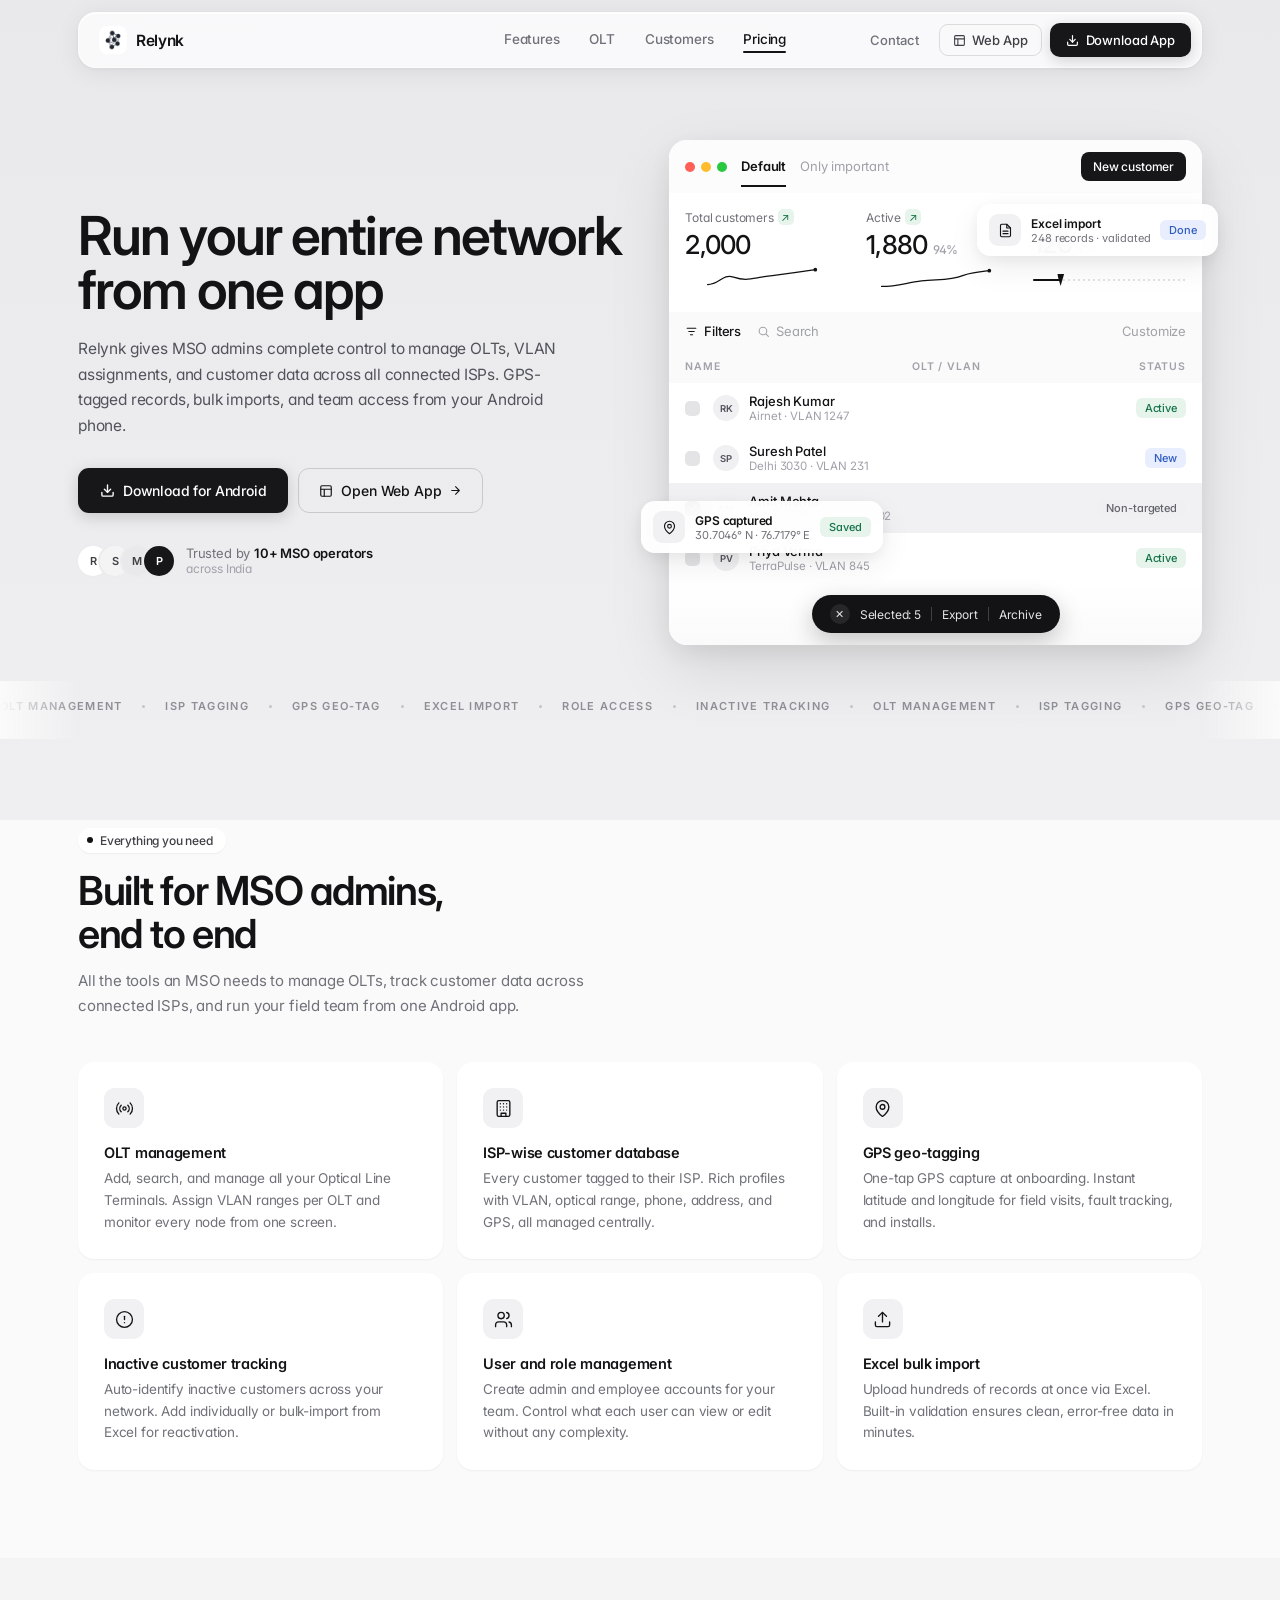
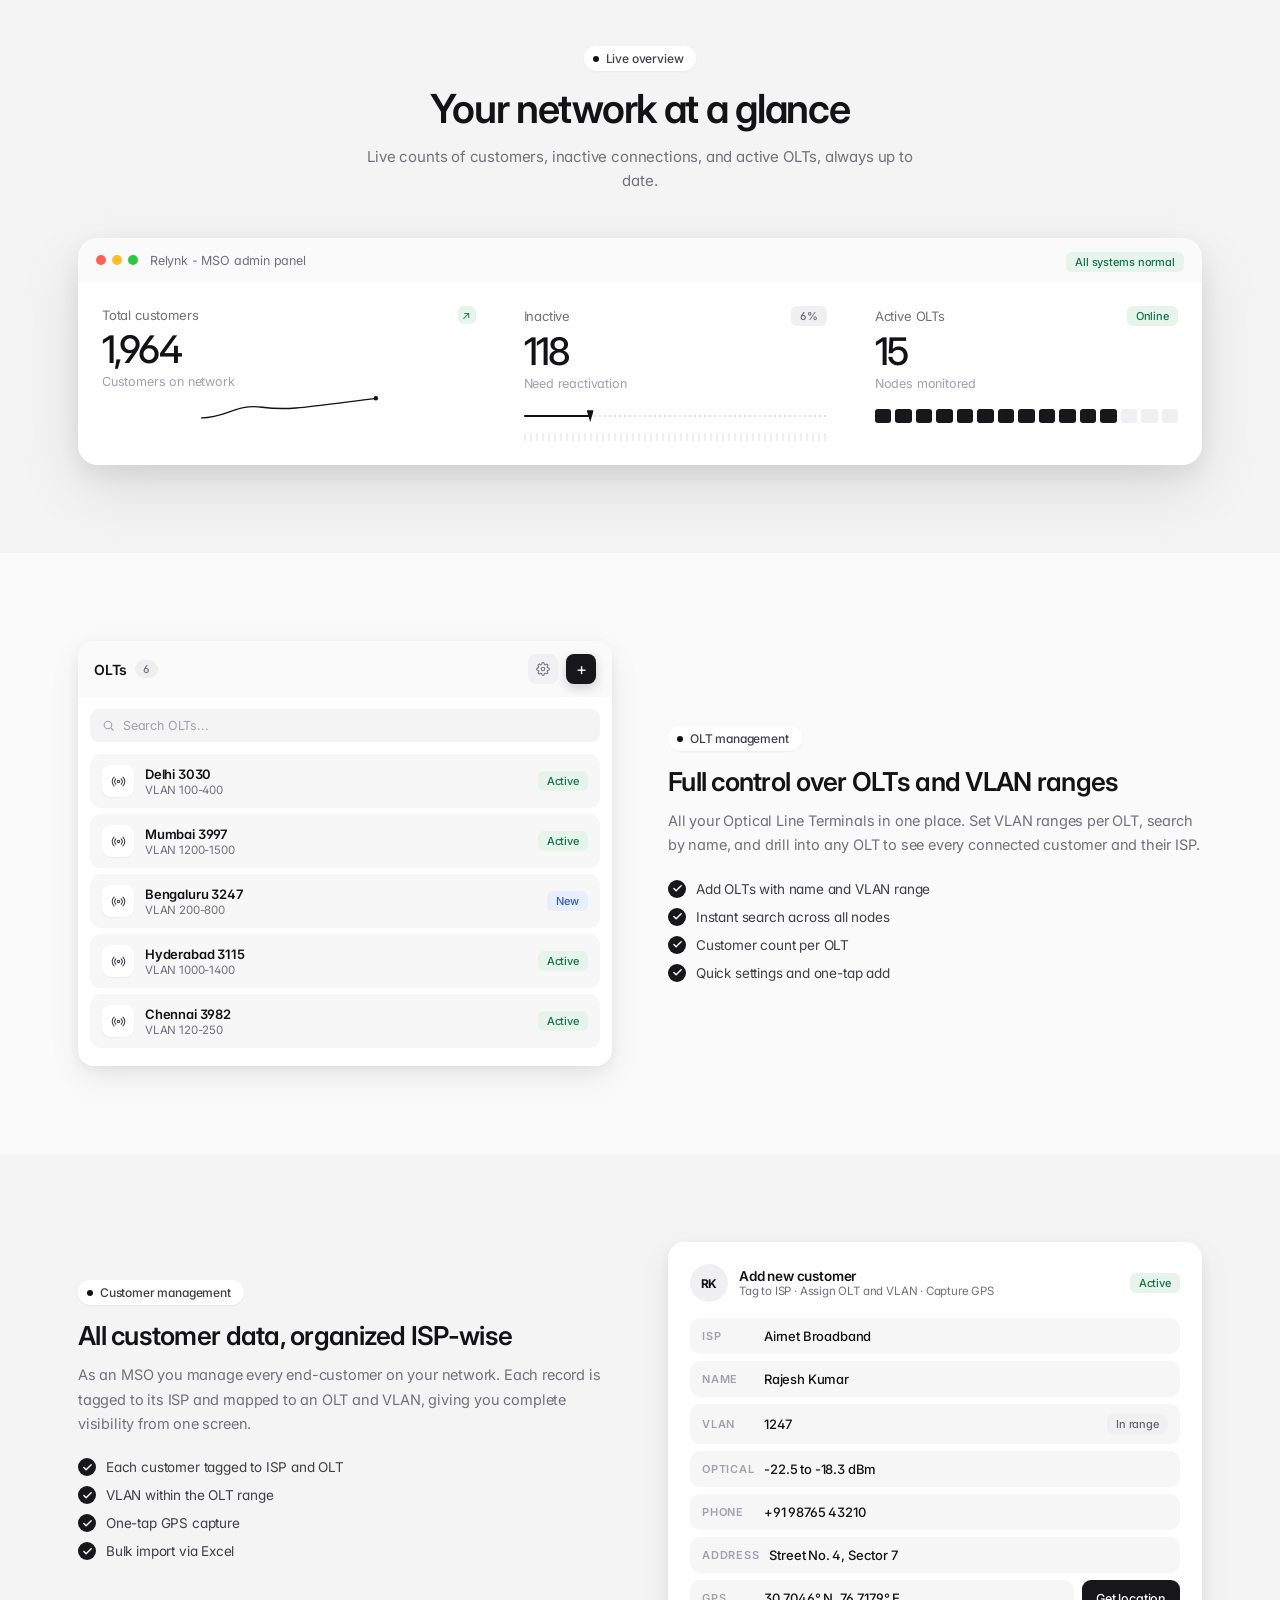
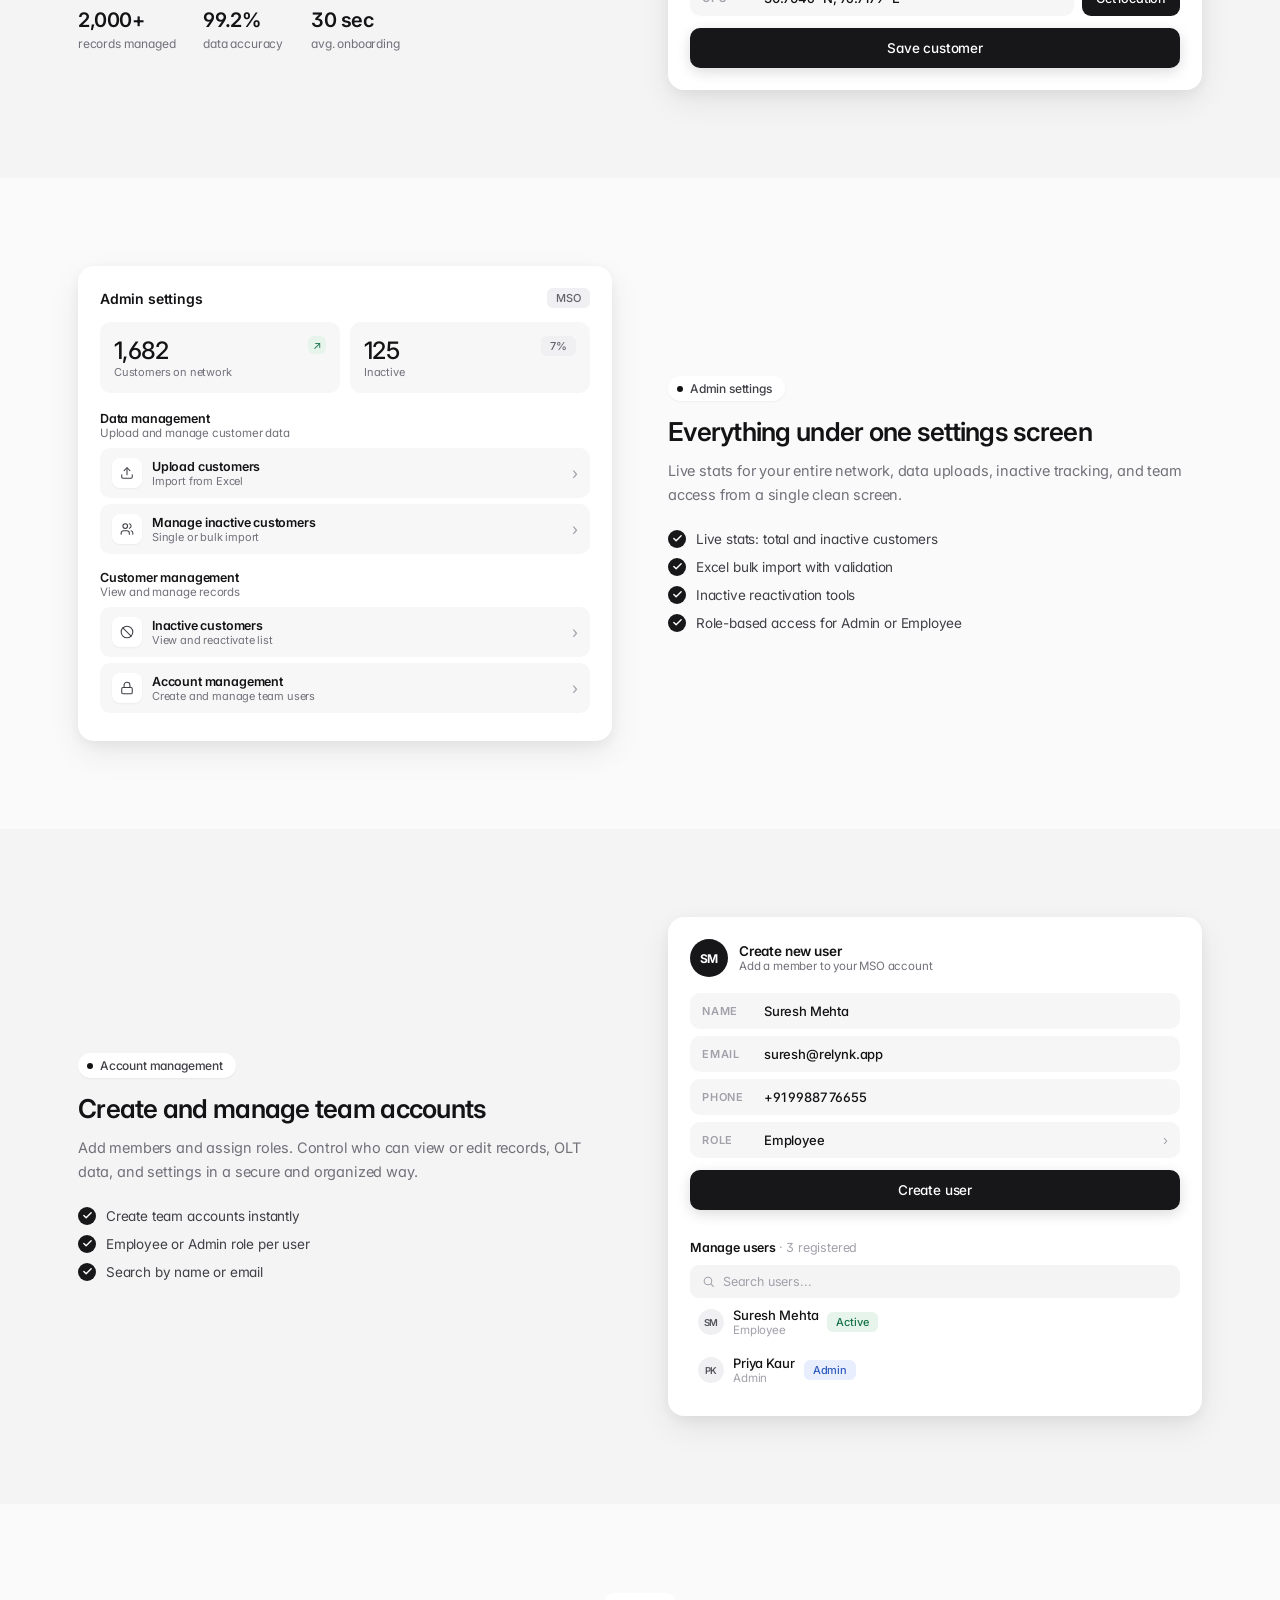
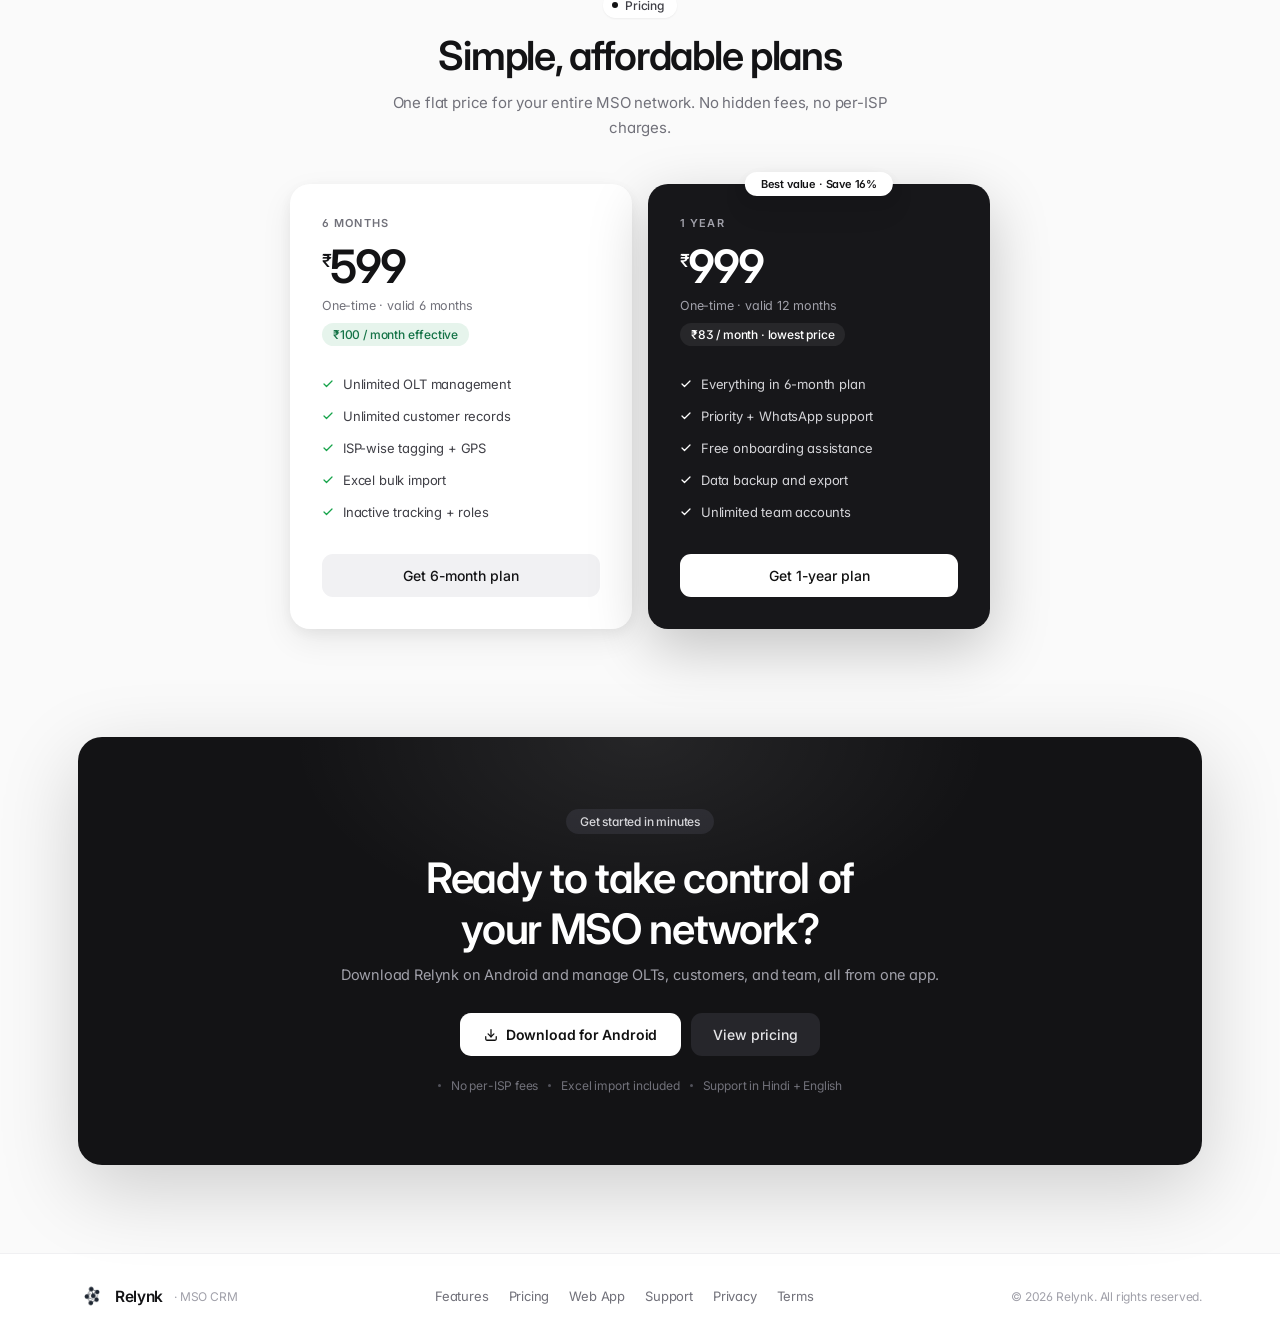
==== commit f15e60db: "style: enhance UI animations, buttons, and navigation styling" ====
--- a/index.html
+++ b/index.html
@@ -88,6 +88,10 @@
     </div>
     <div class="nav-right">
       <button class="nav-ghost" onclick="openContact('Support')">Contact</button>
+      <a href="https://crm.relynk.in" target="_blank" class="btn-webapp">
+        <svg width="13" height="13" viewBox="0 0 24 24" fill="none" stroke="currentColor" stroke-width="2" stroke-linecap="round" stroke-linejoin="round"><rect x="3" y="3" width="18" height="18" rx="2"/><path d="M3 9h18M9 21V9"/></svg>
+        Web App
+      </a>
       <a href="#" class="btn-dl" onclick="handleDownload(event)">
         <svg width="13" height="13" viewBox="0 0 24 24" fill="none" stroke="currentColor" stroke-width="2.2" stroke-linecap="round" stroke-linejoin="round"><path d="M21 15v4a2 2 0 0 1-2 2H5a2 2 0 0 1-2-2v-4"/><polyline points="7 10 12 15 17 10"/><line x1="12" y1="15" x2="12" y2="3"/></svg>
         Download App
@@ -99,7 +103,6 @@
   <div class="hero-section">
     <section class="hero">
       <div class="hero-copy">
-        <div class="hero-badge"><span class="pulse"></span>CRM built for MSO admins</div>
         <h1>Run your entire network from one app</h1>
         <p class="hero-p">Relynk gives MSO admins complete control to manage OLTs, VLAN assignments, and customer data across all connected ISPs. GPS-tagged records, bulk imports, and team access from your Android phone.</p>
         <div class="hero-actions">
@@ -107,10 +110,11 @@
             <svg width="15" height="15" viewBox="0 0 24 24" fill="none" stroke="currentColor" stroke-width="2.2" stroke-linecap="round" stroke-linejoin="round"><path d="M21 15v4a2 2 0 0 1-2 2H5a2 2 0 0 1-2-2v-4"/><polyline points="7 10 12 15 17 10"/><line x1="12" y1="15" x2="12" y2="3"/></svg>
             Download for Android
           </a>
-          <button class="btn-ghost" onclick="document.getElementById('features').scrollIntoView({behavior:'smooth'})">
-            Explore features
-            <svg width="14" height="14" viewBox="0 0 24 24" fill="none" stroke="currentColor" stroke-width="2" stroke-linecap="round" stroke-linejoin="round"><path d="M5 12h14M12 5l7 7-7 7"/></svg>
-          </button>
+          <a href="https://crm.relynk.in" target="_blank" class="btn-webapp-hero">
+            <svg width="14" height="14" viewBox="0 0 24 24" fill="none" stroke="currentColor" stroke-width="2" stroke-linecap="round" stroke-linejoin="round"><rect x="3" y="3" width="18" height="18" rx="2"/><path d="M3 9h18M9 21V9"/></svg>
+            Open Web App
+            <svg width="13" height="13" viewBox="0 0 24 24" fill="none" stroke="currentColor" stroke-width="2" stroke-linecap="round" stroke-linejoin="round"><path d="M5 12h14M12 5l7 7-7 7"/></svg>
+          </a>
         </div>
         <div class="hero-meta">
           <div class="avatars">
@@ -177,8 +181,37 @@
         </div>
       </div>
     </section>
-    <div class="logo-strip reveal">
-      <span>OLT MANAGEMENT</span><i></i><span>ISP TAGGING</span><i></i><span>GPS GEO-TAG</span><i></i><span>EXCEL IMPORT</span><i></i><span>ROLE ACCESS</span><i></i><span>INACTIVE TRACKING</span>
+    <div class="marquee-wrap reveal">
+      <div class="marquee-track">
+        <div class="marquee-content">
+          <span>OLT MANAGEMENT</span><i></i>
+          <span>ISP TAGGING</span><i></i>
+          <span>GPS GEO-TAG</span><i></i>
+          <span>EXCEL IMPORT</span><i></i>
+          <span>ROLE ACCESS</span><i></i>
+          <span>INACTIVE TRACKING</span><i></i>
+          <span>OLT MANAGEMENT</span><i></i>
+          <span>ISP TAGGING</span><i></i>
+          <span>GPS GEO-TAG</span><i></i>
+          <span>EXCEL IMPORT</span><i></i>
+          <span>ROLE ACCESS</span><i></i>
+          <span>INACTIVE TRACKING</span><i></i>
+        </div>
+        <div class="marquee-content" aria-hidden="true">
+          <span>OLT MANAGEMENT</span><i></i>
+          <span>ISP TAGGING</span><i></i>
+          <span>GPS GEO-TAG</span><i></i>
+          <span>EXCEL IMPORT</span><i></i>
+          <span>ROLE ACCESS</span><i></i>
+          <span>INACTIVE TRACKING</span><i></i>
+          <span>OLT MANAGEMENT</span><i></i>
+          <span>ISP TAGGING</span><i></i>
+          <span>GPS GEO-TAG</span><i></i>
+          <span>EXCEL IMPORT</span><i></i>
+          <span>ROLE ACCESS</span><i></i>
+          <span>INACTIVE TRACKING</span><i></i>
+        </div>
+      </div>
     </div>
   </div>
 
@@ -417,7 +450,7 @@
         <div class="pp">6 months</div>
         <div class="pv"><sup>₹</sup>599</div>
         <div class="pperiod">One-time · valid 6 months</div>
-        <div class="psave">₹100 / month effective</div>
+        <div class="psave green">₹100 / month effective</div>
         <div class="pf">
           <div class="pf-row"><span class="ck"><svg width="12" height="12" viewBox="0 0 24 24" fill="none" stroke="currentColor" stroke-width="2.5" stroke-linecap="round" stroke-linejoin="round"><polyline points="20 6 9 17 4 12"/></svg></span> Unlimited OLT management</div>
           <div class="pf-row"><span class="ck"><svg width="12" height="12" viewBox="0 0 24 24" fill="none" stroke="currentColor" stroke-width="2.5" stroke-linecap="round" stroke-linejoin="round"><polyline points="20 6 9 17 4 12"/></svg></span> Unlimited customer records</div>
@@ -465,10 +498,14 @@
   <!-- FOOTER -->
   <footer>
     <div class="f-in">
-      <div class="fl"><img class="logo-img sm" src="./icon.png" alt="Relynk logo" /> Relynk <span class="fsub2">· MSO CRM</span></div>
+      <a href="#" class="f-logo">
+        <img class="logo-img" src="./icon.png" alt="Relynk logo" />
+        <span class="logo-word">Relynk</span><span class="f-logo-sub">· MSO CRM</span>
+      </a>
       <div class="flinks">
         <a href="#features">Features</a>
         <a href="#pricing">Pricing</a>
+        <a href="https://crm.relynk.in" target="_blank">Web App</a>
         <a href="#" onclick="openContact('Support'); return false;">Support</a>
         <a href="https://relynk.in/privacy-policy" target="_blank">Privacy</a>
         <a href="https://relynk.in/term-of-service" target="_blank">Terms</a>
--- a/style.css
+++ b/style.css
@@ -13,6 +13,10 @@
   --green-tx:#157347;
   --blue-bg:#e9eefe;
   --blue-tx:#2f5cbf;
+  --amber-bg:#fef3c7;
+  --amber-tx:#92400e;
+  --purple-bg:#f3e8ff;
+  --purple-tx:#6b21a8;
   --gray-bg:#f0f0f2;
   --gray-tx:#63636b;
   --font:'Inter',-apple-system,'Segoe UI',sans-serif;
@@ -21,6 +25,7 @@
   --sh-md:0 4px 16px rgba(0,0,0,.06),0 12px 32px rgba(0,0,0,.07);
   --sh-lg:0 8px 28px rgba(0,0,0,.08),0 24px 64px rgba(0,0,0,.10);
   --ease:cubic-bezier(.22,1,.36,1);
+  --spring:cubic-bezier(.34,1.56,.64,1);
 }
 *,*::before,*::after{box-sizing:border-box;margin:0;padding:0;border:0}
 html{scroll-behavior:smooth}
@@ -30,10 +35,12 @@
 :focus,:focus-visible{outline:none!important}
 button{font-family:inherit}
 
-/* NAV - floating pill, stays sticky site-wide (direct body child) */
-nav{position:sticky;top:12px;z-index:100;max-width:1124px;margin:12px auto 0;padding:0 10px 0 20px;height:56px;background:rgba(255,255,255,.86);backdrop-filter:blur(20px) saturate(180%);-webkit-backdrop-filter:blur(20px) saturate(180%);border:0;border-radius:16px;display:grid;grid-template-columns:1fr auto 1fr;align-items:center;box-shadow:0 4px 20px rgba(0,0,0,.07),0 1px 3px rgba(0,0,0,.05);transition:box-shadow .4s var(--ease),transform .4s var(--ease);width:calc(100% - 56px)}
-nav.scrolled{box-shadow:0 8px 32px rgba(0,0,0,.10),0 2px 8px rgba(0,0,0,.06)}
-.nav-logo{display:flex;align-items:center;gap:9px;text-decoration:none;color:var(--ink);justify-self:start}
+/* ─── NAV ─── */
+nav{position:sticky;top:12px;z-index:100;max-width:1124px;margin:12px auto 0;padding:0 10px 0 20px;height:56px;background:rgba(255,255,255,.72);backdrop-filter:blur(24px) saturate(200%);-webkit-backdrop-filter:blur(24px) saturate(200%);border:1px solid rgba(255,255,255,.55);border-radius:18px;display:grid;grid-template-columns:1fr auto 1fr;align-items:center;box-shadow:0 4px 24px rgba(0,0,0,.07),0 1px 4px rgba(0,0,0,.05),inset 0 1px 0 rgba(255,255,255,.9);transition:box-shadow .4s var(--ease),background .4s var(--ease),border-color .4s var(--ease);width:calc(100% - 56px);animation:navDrop .7s var(--ease) both}
+@keyframes navDrop{from{opacity:0;transform:translateY(-16px)}to{opacity:1;transform:translateY(0)}}
+nav.scrolled{background:rgba(255,255,255,.88);border-color:rgba(255,255,255,.65);box-shadow:0 8px 32px rgba(0,0,0,.10),0 2px 8px rgba(0,0,0,.06),inset 0 1px 0 rgba(255,255,255,.95)}
+.nav-logo{display:flex;align-items:center;gap:9px;text-decoration:none;color:var(--ink);justify-self:start;transition:opacity .2s var(--ease)}
+.nav-logo:hover{opacity:.75}
 .logo-mark{width:28px;height:28px;background:var(--black);color:#fff;border-radius:8px;display:flex;align-items:center;justify-content:center;font-size:15px;font-weight:700;letter-spacing:-.05em}
 .logo-mark.sm{width:24px;height:24px;font-size:13px;border-radius:7px}
 .logo-img{width:28px;height:28px;border-radius:8px;object-fit:cover;display:block;background:#fff;flex-shrink:0}
@@ -42,33 +49,49 @@
 .nav-links{display:flex;gap:2px;background:transparent;border:0;border-radius:0;padding:0;justify-self:center}
 .nav-links a{position:relative;font-size:13.5px;font-weight:500;color:var(--muted);text-decoration:none;padding:8px 14px 10px;border-radius:9px;transition:color .25s var(--ease),background .25s var(--ease)}
 .nav-links a::after{content:'';position:absolute;left:14px;right:14px;bottom:4px;height:2px;background:var(--ink);border-radius:2px;transform:scaleX(0);transform-origin:center;transition:transform .35s var(--ease)}
-.nav-links a:hover{color:var(--ink);background:#f1f1f3;box-shadow:none}
+.nav-links a:hover{color:var(--ink);background:#f1f1f3}
 .nav-links a.active{color:var(--ink);background:transparent}
 .nav-links a.active::after{transform:scaleX(1)}
 .nav-right{display:flex;align-items:center;gap:8px;justify-self:end}
-.nav-ghost{background:transparent;border:0;font-family:var(--font);font-size:13px;font-weight:500;color:var(--muted);padding:8px 12px;border-radius:9px;cursor:pointer;transition:all .25s}
+.nav-ghost{background:transparent;border:0;font-family:var(--font);font-size:13px;font-weight:500;color:var(--muted);padding:8px 12px;border-radius:9px;cursor:pointer;transition:all .25s var(--ease)}
 .nav-ghost:hover{color:var(--ink);background:var(--bg2)}
+.btn-webapp{background:transparent;border:1px solid rgba(0,0,0,.12);color:var(--ink2);padding:7px 13px;border-radius:9px;font-size:13px;font-weight:500;font-family:var(--font);display:flex;align-items:center;gap:6px;cursor:pointer;text-decoration:none;transition:all .3s var(--ease);letter-spacing:-.01em}
+.btn-webapp:hover{background:var(--ink);color:#fff;border-color:transparent;transform:translateY(-1px);box-shadow:0 6px 18px rgba(0,0,0,.14)}
+.btn-webapp:active{transform:translateY(0)}
 .btn-dl{background:var(--black);color:#fff;border:0;padding:9px 16px;border-radius:10px;font-size:13px;font-weight:500;font-family:var(--font);display:flex;align-items:center;gap:7px;cursor:pointer;text-decoration:none;transition:all .3s var(--ease);letter-spacing:-.01em;box-shadow:0 4px 14px rgba(0,0,0,.16)}
-.btn-dl:hover{background:var(--black2);transform:translateY(-1px);box-shadow:0 8px 24px rgba(0,0,0,.20)}
-
-/* HERO */
+.btn-dl:hover{background:var(--black2);transform:translateY(-2px);box-shadow:0 10px 28px rgba(0,0,0,.22)}
+.btn-dl:active{transform:translateY(0);box-shadow:0 4px 14px rgba(0,0,0,.16)}
+
+/* ─── HERO ─── */
 .hero-section{background:transparent;border:0;position:relative;overflow:visible}
 .hero{max-width:1180px;margin:0 auto;padding:72px 28px 36px;display:grid;grid-template-columns:1.02fr 1fr;gap:48px;align-items:center}
 .hero-badge{display:inline-flex;align-items:center;gap:8px;background:#fff;border:0;border-radius:100px;padding:6px 14px 6px 10px;font-size:12.5px;font-weight:500;color:var(--ink2);margin-bottom:20px;box-shadow:var(--sh-sm);animation:fadeUp .7s var(--ease) both}
 .pulse,.cb-dot{width:7px;height:7px;background:#16a34a;border-radius:50%;position:relative;flex-shrink:0}
 .pulse::after{content:'';position:absolute;inset:-4px;border-radius:50%;border:1.5px solid #16a34a;opacity:.4;animation:ping 2s var(--ease) infinite}
-@keyframes ping{0%{transform:scale(.6);opacity:.6}100%{transform:scale(1.2);opacity:0}}
-@keyframes fadeUp{from{opacity:0;transform:translateY(16px)}to{opacity:1;transform:translateY(0)}}
+@keyframes ping{0%{transform:scale(.6);opacity:.6}100%{transform:scale(1.4);opacity:0}}
+@keyframes fadeUp{from{opacity:0;transform:translateY(18px)}to{opacity:1;transform:translateY(0)}}
+@keyframes fadeIn{from{opacity:0}to{opacity:1}}
+@keyframes scaleIn{from{opacity:0;transform:scale(.96)}to{opacity:1;transform:scale(1)}}
 .hero h1{font-size:clamp(36px,4.2vw,56px);font-weight:600;line-height:1.02;letter-spacing:-.035em;margin-bottom:18px;animation:fadeUp .7s .08s var(--ease) both;color:var(--ink)}
 .hero-p{font-size:15.5px;color:#52525b;line-height:1.65;margin-bottom:30px;max-width:480px;animation:fadeUp .7s .16s var(--ease) both}
 .hero-actions{display:flex;gap:10px;margin-bottom:32px;animation:fadeUp .7s .24s var(--ease) both}
 .btn-hero{background:var(--black);color:#fff;border:0;padding:13px 22px;border-radius:11px;font-size:14px;font-weight:500;font-family:var(--font);display:inline-flex;align-items:center;gap:8px;text-decoration:none;transition:all .35s var(--ease);box-shadow:0 4px 16px rgba(0,0,0,.16)}
-.btn-hero:hover{transform:translateY(-2px);box-shadow:0 10px 28px rgba(0,0,0,.22);background:#000}
+.btn-hero:hover{transform:translateY(-2px);box-shadow:0 12px 32px rgba(0,0,0,.24);background:#000}
+.btn-hero:active{transform:translateY(0)}
+.btn-webapp-hero{background:transparent;border:1.5px solid rgba(0,0,0,.15);color:var(--ink);padding:13px 20px;border-radius:11px;font-size:14px;font-weight:500;font-family:var(--font);display:inline-flex;align-items:center;gap:8px;text-decoration:none;transition:all .35s var(--ease)}
+.btn-webapp-hero:hover{border-color:var(--ink);background:var(--ink);color:#fff;transform:translateY(-2px);box-shadow:0 10px 28px rgba(0,0,0,.16)}
+.btn-webapp-hero:active{transform:translateY(0)}
+.btn-webapp-hero svg{transition:transform .3s var(--ease)}
+.btn-webapp-hero:hover svg{transform:translateX(2px)}
 .btn-ghost{background:#fff;border:0;color:var(--ink);padding:13px 20px;border-radius:11px;font-size:14px;font-weight:500;font-family:var(--font);display:inline-flex;align-items:center;gap:8px;cursor:pointer;transition:all .35s var(--ease);box-shadow:var(--sh-sm)}
 .btn-ghost:hover{transform:translateY(-2px);box-shadow:var(--sh-md)}
+.btn-ghost:active{transform:translateY(0)}
+.btn-ghost svg{transition:transform .3s var(--ease)}
+.btn-ghost:hover svg{transform:translateX(3px)}
 .hero-meta{display:flex;align-items:center;gap:12px;animation:fadeUp .7s .32s var(--ease) both}
 .avatars{display:flex}
-.av{width:30px;height:30px;border-radius:50%;background:#fff;border:0;margin-left:-8px;font-size:11px;font-weight:600;color:var(--ink2);display:flex;align-items:center;justify-content:center;box-shadow:0 0 0 2px #ececee,var(--sh-sm)}
+.av{width:30px;height:30px;border-radius:50%;background:#fff;border:0;margin-left:-8px;font-size:11px;font-weight:600;color:var(--ink2);display:flex;align-items:center;justify-content:center;box-shadow:0 0 0 2px #ececee,var(--sh-sm);transition:transform .3s var(--ease)}
+.avatars:hover .av{margin-left:-4px}
 .av:first-child{margin-left:0}
 .av:nth-child(2){background:#f4f4f5}.av:nth-child(3){background:#e9e9eb}.av:nth-child(4){background:var(--black);color:#fff}
 .trust-txt{font-size:13px;color:var(--muted)}
@@ -77,10 +100,13 @@
 
 /* App window */
 .hero-right{position:relative;animation:fadeUp .9s .2s var(--ease) both}
-.app-window{background:#fff;border:0;border-radius:18px;box-shadow:var(--sh-lg);overflow:hidden;position:relative}
+.app-window{background:#fff;border:0;border-radius:18px;box-shadow:var(--sh-lg);overflow:hidden;position:relative;transition:box-shadow .5s var(--ease)}
 .aw-top{display:flex;align-items:center;gap:14px;padding:12px 16px;border:0;background:#fcfcfc}
 .traffic{display:flex;gap:6px}
-.traffic i{width:10px;height:10px;border-radius:50%;background:#e4e4e7;display:block}
+.traffic i{width:10px;height:10px;border-radius:50%;background:#e4e4e7;display:block;transition:transform .3s var(--ease)}
+.traffic:hover i:first-child{background:#ff5f57}
+.traffic:hover i:nth-child(2){background:#febc2e}
+.traffic:hover i:nth-child(3){background:#28c840}
 .traffic i:first-child{background:#ff5f57}.traffic i:nth-child(2){background:#febc2e}.traffic i:nth-child(3){background:#28c840}
 .aw-tabs{display:flex;gap:14px;font-size:13px}
 .aw-tabs .active{font-weight:600;color:var(--ink);border-bottom:2px solid var(--ink);padding-bottom:11px;margin-bottom:-12px}
@@ -105,7 +131,7 @@
 .tool.dim{color:var(--faint);font-weight:400}
 .tool.right{margin-left:auto}
 .aw-table-head{display:grid;grid-template-columns:1fr 1fr auto;padding:10px 16px;font-size:10.5px;font-weight:600;letter-spacing:.08em;text-transform:uppercase;color:var(--faint);border:0;background:#fafafa}
-.aw-row{display:grid;grid-template-columns:20px 28px 1fr auto;align-items:center;gap:8px;padding:10px 16px;border:0;font-size:13px;transition:background .25s}
+.aw-row{display:grid;grid-template-columns:20px 28px 1fr auto;align-items:center;gap:8px;padding:10px 16px;border:0;font-size:13px;transition:background .2s var(--ease)}
 .aw-row:hover{background:#fafafa}
 .aw-row.selected{background:#f1f1f3;border:0}
 .chk{width:15px;height:15px;border:0;border-radius:5px;display:inline-flex;align-items:center;justify-content:center;background:#e4e4e7}
@@ -116,6 +142,8 @@
 .pill{font-size:11px;font-weight:500;padding:3px 9px;border-radius:6px;white-space:nowrap;letter-spacing:-.01em;border:0}
 .pill.green{background:var(--green-bg);color:var(--green-tx)}
 .pill.blue{background:var(--blue-bg);color:var(--blue-tx)}
+.pill.amber{background:var(--amber-bg);color:var(--amber-tx)}
+.pill.purple{background:var(--purple-bg);color:var(--purple-tx)}
 .pill.gray{background:var(--gray-bg);color:var(--gray-tx)}
 .aw-foot{padding:12px;display:flex;justify-content:center;background:linear-gradient(180deg,transparent,#fafafa)}
 .sel-bar{background:#131315;color:#e4e4e7;font-size:12px;padding:9px 18px;border-radius:100px;display:flex;align-items:center;gap:10px;box-shadow:0 8px 24px rgba(0,0,0,.22)}
@@ -134,7 +162,7 @@
 .logo-strip{max-width:1180px;margin:0 auto;padding:18px 28px 26px;display:flex;align-items:center;justify-content:center;gap:20px;font-size:11px;font-weight:600;letter-spacing:.12em;color:#8e8e96}
 .logo-strip i{width:3px;height:3px;background:#c4c4c9;border-radius:50%}
 
-/* Sections */
+/* ─── SECTIONS ─── */
 .section{max-width:1180px;margin:0 auto;padding:88px 28px}
 .section-wrap{background:var(--bg2);border:0}
 .sec-head{max-width:560px;margin-bottom:44px}
@@ -144,10 +172,13 @@
 .section-tag span{width:6px;height:6px;background:var(--ink);border-radius:50%;display:inline-block}
 .section-title{font-size:clamp(28px,3.2vw,40px);font-weight:600;letter-spacing:-.032em;line-height:1.08;margin-bottom:14px}
 .section-sub{font-size:15px;color:var(--muted);line-height:1.65}
+
+/* Feature grid */
 .fg{display:grid;grid-template-columns:repeat(3,1fr);gap:14px}
-.fc{background:#fff;border:0;border-radius:var(--r-lg);padding:26px;transition:all .45s var(--ease);box-shadow:var(--sh-sm)}
-.fc:hover{transform:translateY(-4px);box-shadow:var(--sh-md)}
-.fi{width:40px;height:40px;background:#f1f1f3;border:0;border-radius:11px;display:flex;align-items:center;justify-content:center;margin-bottom:16px;color:var(--ink)}
+.fc{background:#fff;border:0;border-radius:var(--r-lg);padding:26px;transition:transform .45s var(--ease),box-shadow .45s var(--ease);box-shadow:var(--sh-sm);cursor:default}
+.fc:hover{transform:translateY(-6px);box-shadow:var(--sh-md)}
+.fi{width:40px;height:40px;background:#f1f1f3;border:0;border-radius:11px;display:flex;align-items:center;justify-content:center;margin-bottom:16px;color:var(--ink);transition:background .3s var(--ease),transform .3s var(--ease)}
+.fc:hover .fi{background:var(--ink);color:#fff;transform:scale(1.08)}
 .ft{font-size:14.5px;font-weight:600;letter-spacing:-.02em;margin-bottom:7px}
 .fd{font-size:13.5px;color:var(--muted);line-height:1.6}
 
@@ -165,7 +196,7 @@
 .mc-v{font-size:38px;font-weight:500;letter-spacing:-.04em;line-height:1}
 .mc-sub{font-size:12.5px;color:var(--faint);margin-top:6px}
 .olt-dots{display:flex;gap:4px;margin-top:18px}
-.olt-dots i{width:100%;height:14px;background:#f0f0f2;border-radius:3px;flex:1}
+.olt-dots i{width:100%;height:14px;background:#f0f0f2;border-radius:3px;flex:1;transition:background .3s var(--ease)}
 .olt-dots i.on{background:#18181b}
 .bar-scale{height:8px;margin-top:10px;background:repeating-linear-gradient(90deg,#e8e8ec 0 2px,transparent 2px 6px);opacity:.7;border-radius:2px}
 
@@ -175,7 +206,8 @@
 .si p{font-size:14.5px;color:var(--muted);line-height:1.68;margin-bottom:22px}
 .bullets{display:flex;flex-direction:column;gap:10px}
 .bul{display:flex;align-items:center;gap:10px;font-size:13.5px;color:var(--ink2)}
-.check{width:18px;height:18px;background:var(--black);border-radius:50%;display:inline-flex;align-items:center;justify-content:center;flex-shrink:0}
+.check{width:18px;height:18px;background:var(--black);border-radius:50%;display:inline-flex;align-items:center;justify-content:center;flex-shrink:0;transition:transform .3s var(--spring)}
+.bul:hover .check{transform:scale(1.15)}
 .stat-row{display:flex;gap:28px;margin-top:26px;padding-top:22px;border:0}
 .stat-row strong{display:block;font-size:20px;font-weight:600;letter-spacing:-.02em}
 .stat-row span{font-size:12px;color:var(--muted)}
@@ -184,11 +216,13 @@
 .mk-title{font-size:14px;font-weight:600;display:flex;align-items:center;gap:8px}
 .count{font-size:11px;background:#efeff1;border:0;padding:2px 8px;border-radius:100px;color:var(--muted);font-weight:500}
 .mk-actions{display:flex;gap:8px;align-items:center}
-.icon-btn{width:30px;height:30px;background:#f1f1f3;border:0;border-radius:8px;display:flex;align-items:center;justify-content:center;color:var(--muted)}
-.mk-fab{width:30px;height:30px;background:var(--black);border-radius:8px;display:flex;align-items:center;justify-content:center;font-size:17px;color:#fff;box-shadow:0 4px 12px rgba(0,0,0,.18)}
+.icon-btn{width:30px;height:30px;background:#f1f1f3;border:0;border-radius:8px;display:flex;align-items:center;justify-content:center;color:var(--muted);transition:all .25s var(--ease)}
+.icon-btn:hover{background:#e4e4e7;color:var(--ink)}
+.mk-fab{width:30px;height:30px;background:var(--black);border-radius:8px;display:flex;align-items:center;justify-content:center;font-size:17px;color:#fff;box-shadow:0 4px 12px rgba(0,0,0,.18);transition:all .3s var(--ease)}
+.mk-fab:hover{transform:scale(1.1) rotate(90deg)}
 .mk-search{margin:12px;background:#f4f4f5;border:0;border-radius:9px;padding:9px 12px;font-size:12.5px;color:var(--faint);display:flex;align-items:center;gap:8px}
 .mk-item{margin:6px 12px;background:#f7f7f8;border:0;border-radius:11px;padding:11px 12px;display:flex;align-items:center;gap:11px;transition:all .3s var(--ease);cursor:default}
-.mk-item:hover{background:#fff;transform:translateX(2px);box-shadow:var(--sh-sm)}
+.mk-item:hover{background:#fff;transform:translateX(3px);box-shadow:var(--sh-sm)}
 .mk-ico{width:32px;height:32px;background:#fff;border:0;border-radius:9px;display:flex;align-items:center;justify-content:center;flex-shrink:0;color:var(--ink2);box-shadow:var(--sh-sm)}
 .mk-name{font-size:13px;font-weight:600}
 .mk-sub{font-size:11.5px;color:var(--muted);margin-top:1px}
@@ -202,43 +236,47 @@
 .fh h4{font-size:13.5px;font-weight:600}
 .fh p{font-size:11.5px;color:var(--muted)}
 .fh .pill{margin-left:auto}
-.ff{background:#f6f6f7;border:0;border-radius:10px;padding:10px 12px;margin-bottom:7px;display:flex;align-items:center;gap:10px;font-size:13px}
+.ff{background:#f6f6f7;border:0;border-radius:10px;padding:10px 12px;margin-bottom:7px;display:flex;align-items:center;gap:10px;font-size:13px;transition:background .2s var(--ease)}
+.ff:hover{background:#eeeef0}
 .flabel{font-size:11px;font-weight:600;text-transform:uppercase;letter-spacing:.07em;color:var(--faint);min-width:52px}
 .fv{color:var(--ink);font-weight:500}
 .ff .pill,.ff .chev{margin-left:auto}
 .chev{color:var(--faint)}
 .gps-row{display:flex;gap:8px;margin-bottom:7px}
 .ff.grow{flex:1;margin-bottom:0}
-.gps-btn{background:var(--black);color:#fff;border-radius:9px;padding:10px 14px;font-size:12.5px;font-weight:500;white-space:nowrap;cursor:default;display:flex;align-items:center}
+.gps-btn{background:var(--black);color:#fff;border-radius:9px;padding:10px 14px;font-size:12.5px;font-weight:500;white-space:nowrap;cursor:default;display:flex;align-items:center;transition:all .3s var(--ease)}
+.gps-btn:hover{background:#000;transform:scale(1.03)}
 .fsub{background:var(--black);color:#fff;border-radius:10px;padding:12px;text-align:center;font-size:13.5px;font-weight:500;margin-top:12px;cursor:pointer;transition:all .3s var(--ease);box-shadow:0 4px 14px rgba(0,0,0,.14)}
-.fsub:hover{background:#000;transform:translateY(-1px);box-shadow:0 8px 22px rgba(0,0,0,.18)}
+.fsub:hover{background:#000;transform:translateY(-1px);box-shadow:0 10px 26px rgba(0,0,0,.20)}
+.fsub:active{transform:translateY(0)}
 .manage{margin-top:16px;padding-top:14px;border:0}
 .manage-h{font-size:12.5px;font-weight:600;margin-bottom:10px}
 .manage-h span{color:var(--faint);font-weight:400}
-.u-row{display:flex;align-items:center;gap:9px;padding:9px 8px;border:0;border-radius:10px;font-size:13px}
+.u-row{display:flex;align-items:center;gap:9px;padding:9px 8px;border:0;border-radius:10px;font-size:13px;transition:background .2s var(--ease)}
 .u-row:hover{background:#f7f7f8}
-.u-row:last-child{border:0}
 
 /* Settings mock */
 .sm{background:#fff;border:0;border-radius:var(--r-lg);padding:22px;box-shadow:var(--sh-md)}
 .sm-head{font-size:14px;font-weight:600;margin-bottom:14px;display:flex;align-items:center;justify-content:space-between}
 .ss-row{display:grid;grid-template-columns:1fr 1fr;gap:10px;margin-bottom:18px}
-.ss-card{background:#f7f7f8;border:0;border-radius:11px;padding:14px;display:flex;align-items:flex-start;justify-content:space-between}
+.ss-card{background:#f7f7f8;border:0;border-radius:11px;padding:14px;display:flex;align-items:flex-start;justify-content:space-between;transition:all .3s var(--ease)}
+.ss-card:hover{background:#f0f0f2}
 .ss-v{font-size:24px;font-weight:500;letter-spacing:-.03em}
 .ss-l{font-size:11px;color:var(--muted)}
 .sg-t{font-size:12.5px;font-weight:600}
 .sg-s{font-size:11.5px;color:var(--muted);margin-bottom:8px}
-.s-item{background:#f7f7f8;border:0;border-radius:10px;padding:10px 12px;display:flex;align-items:center;gap:10px;margin-bottom:6px;transition:all .3s var(--ease)}
-.s-item:hover{background:#fff;box-shadow:var(--sh-sm)}
+.s-item{background:#f7f7f8;border:0;border-radius:10px;padding:10px 12px;display:flex;align-items:center;gap:10px;margin-bottom:6px;transition:all .3s var(--ease);cursor:default}
+.s-item:hover{background:#fff;box-shadow:var(--sh-sm);transform:translateX(2px)}
 .s-ico{width:30px;height:30px;background:#fff;border:0;border-radius:8px;display:flex;align-items:center;justify-content:center;color:var(--ink2);box-shadow:var(--sh-sm)}
 .s-n{font-size:12.5px;font-weight:600}
 .s-s{font-size:11px;color:var(--muted)}
-.s-a{margin-left:auto;color:var(--faint)}
-
-/* Pricing */
+.s-a{margin-left:auto;color:var(--faint);transition:transform .25s var(--ease)}
+.s-item:hover .s-a{transform:translateX(3px);color:var(--ink)}
+
+/* ─── PRICING ─── */
 .pg{display:grid;grid-template-columns:1fr 1fr;gap:16px;max-width:700px;margin:0 auto}
-.pc{background:#fff;border:0;border-radius:20px;padding:32px;transition:all .45s var(--ease);position:relative;box-shadow:var(--sh-md)}
-.pc:hover{box-shadow:var(--sh-lg);transform:translateY(-4px)}
+.pc{background:#fff;border:0;border-radius:20px;padding:32px;transition:transform .45s var(--ease),box-shadow .45s var(--ease);position:relative;box-shadow:var(--sh-md);cursor:default}
+.pc:hover{box-shadow:var(--sh-lg);transform:translateY(-6px)}
 .pc.best{background:var(--black);color:#fff;border:0;box-shadow:0 20px 60px rgba(0,0,0,.22)}
 .pc.best .pp{color:#a1a1aa}.pc.best .pv{color:#fff}.pc.best .pperiod{color:#a1a1aa}
 .pc.best .pf-row{color:#d4d4d8;border:0}
@@ -247,57 +285,66 @@
 .pv{font-size:46px;font-weight:600;letter-spacing:-.04em;margin-bottom:4px}
 .pv sup{font-size:18px;font-weight:500}
 .pperiod{font-size:12.5px;color:var(--muted);margin-bottom:10px}
-.psave{font-size:12px;font-weight:500;margin-bottom:22px;background:var(--green-bg);color:var(--green-tx);display:inline-block;padding:4px 11px;border-radius:100px}
+.psave{font-size:12px;font-weight:500;margin-bottom:22px;display:inline-block;padding:4px 11px;border-radius:100px}
+.psave.green{background:var(--green-bg);color:var(--green-tx)}
 .psave.dark{background:#27272a;color:#fff}
 .pf{margin-bottom:26px}
-.pf-row{display:flex;align-items:center;gap:9px;font-size:13px;color:var(--ink2);padding:8px 0;border:0}
+.pf-row{display:flex;align-items:center;gap:9px;font-size:13px;color:var(--ink2);padding:8px 0;border:0;transition:transform .2s var(--ease)}
+.pf-row:hover{transform:translateX(2px)}
 .pf-row:last-child{border:0}
-.ck{color:#16a34a;display:inline-flex}
+.ck{display:inline-flex;flex-shrink:0}
+.pc:not(.best) .ck{color:#16a34a}
 .pc.best .ck{color:#fff}
 .pb{width:100%;padding:13px;border-radius:11px;font-size:14px;font-weight:500;cursor:pointer;font-family:var(--font);border:0;transition:all .35s var(--ease)}
-.pb-o{background:#f1f1f3;border:0!important;color:var(--ink)}
+.pb-o{background:#f1f1f3;color:var(--ink)}
 .pb-o:hover{background:#e9e9eb;transform:translateY(-1px);box-shadow:var(--sh-sm)}
 .pb-f{background:#fff;color:#111}
 .pb-f:hover{transform:translateY(-1px);box-shadow:0 8px 24px rgba(0,0,0,.3)}
-
-/* CTA */
+.pb:active{transform:translateY(0)!important}
+
+/* ─── CTA ─── */
 .cta-wrap{padding-top:20px}
 .cta{background:#131315;color:#fff;border-radius:24px;padding:72px 40px;text-align:center;position:relative;overflow:hidden;border:0;box-shadow:0 24px 80px rgba(0,0,0,.18)}
-.cta::before{content:'';position:absolute;top:-200px;left:50%;transform:translateX(-50%);width:700px;height:400px;background:radial-gradient(closest-side,rgba(255,255,255,.08),transparent);pointer-events:none}
+.cta::before{content:'';position:absolute;top:-200px;left:50%;transform:translateX(-50%);width:700px;height:400px;background:radial-gradient(closest-side,rgba(255,255,255,.08),transparent);pointer-events:none;animation:ctaPulse 5s ease-in-out infinite}
+@keyframes ctaPulse{0%,100%{opacity:.6;transform:translateX(-50%) scale(1)}50%{opacity:1;transform:translateX(-50%) scale(1.15)}}
 .cta-tag{display:inline-block;font-size:12px;font-weight:500;color:#d4d4d8;border:0;background:#232329;padding:5px 14px;border-radius:100px;margin-bottom:18px}
 .cta h2{font-size:clamp(28px,3.4vw,42px);font-weight:600;letter-spacing:-.032em;margin-bottom:12px;position:relative}
 .cta p{font-size:14.5px;color:#a1a1aa;margin-bottom:30px;position:relative}
 .cta-acts{display:flex;gap:10px;justify-content:center;position:relative}
 .btn-cw{background:#fff;color:#111;padding:13px 24px;border-radius:11px;font-size:14px;font-weight:600;font-family:var(--font);display:inline-flex;align-items:center;gap:8px;text-decoration:none;transition:all .35s var(--ease)}
 .btn-cw:hover{transform:translateY(-2px);box-shadow:0 12px 32px rgba(0,0,0,.4)}
+.btn-cw:active{transform:translateY(0)}
 .btn-co{background:#26262b;color:#e4e4e7;padding:13px 22px;border-radius:11px;font-size:14px;font-weight:500;cursor:pointer;border:0;font-family:var(--font);transition:all .35s var(--ease)}
-.btn-co:hover{background:#2e2e34}
+.btn-co:hover{background:#2e2e34;transform:translateY(-1px)}
 .cta-meta{margin-top:22px;font-size:12px;color:#71717a;display:flex;gap:10px;justify-content:center;align-items:center}
 .cdot{width:3px;height:3px;background:#52525b;border-radius:50%}
 
-/* Footer */
-footer{background:#fff;border:0}
+/* ─── FOOTER ─── */
+footer{background:#fff;border:0;border-top:1px solid #f0f0f2}
 .f-in{max-width:1180px;margin:0 auto;padding:28px;display:flex;justify-content:space-between;align-items:center;gap:16px}
-.fl{font-weight:600;font-size:15px;display:flex;align-items:center;gap:8px}
-.fsub2{font-weight:400;font-size:12px;color:var(--faint)}
+/* Footer logo — matches header exactly */
+.f-logo{display:flex;align-items:center;gap:9px;text-decoration:none;color:var(--ink);transition:opacity .2s var(--ease)}
+.f-logo:hover{opacity:.7}
+.f-logo .logo-img{width:28px;height:28px;border-radius:8px}
+.f-logo .logo-word{font-size:15.5px;font-weight:600;letter-spacing:-.02em}
+.f-logo-sub{font-size:12px;font-weight:400;color:var(--faint);margin-left:2px}
 .flinks{display:flex;gap:20px}
-.flinks a{font-size:13px;color:var(--muted);text-decoration:none;transition:color .2s}
+.flinks a{font-size:13px;color:var(--muted);text-decoration:none;transition:color .2s var(--ease)}
 .flinks a:hover{color:var(--ink)}
 .fc2{font-size:12px;color:var(--faint)}
 
-/* Contact */
-#contact-overlay{display:none;position:fixed;inset:0;z-index:9999;background:rgba(20,20,22,.45);backdrop-filter:blur(10px);-webkit-backdrop-filter:blur(10px);align-items:center;justify-content:center;padding:20px}
-#contact-overlay.show{display:flex;animation:fadeIn .3s var(--ease)}
-.contact-card{background:#fff;border-radius:20px;padding:32px;max-width:400px;width:100%;box-shadow:var(--sh-lg);animation:pop .4s var(--ease);position:relative;border:0}
-@keyframes pop{from{transform:translateY(14px) scale(.98);opacity:0}to{transform:translateY(0) scale(1);opacity:1}}
-@keyframes fadeIn{from{opacity:0}to{opacity:1}}
-.contact-close{position:absolute;top:14px;right:14px;width:30px;height:30px;background:#f1f1f3;border:0;border-radius:50%;display:flex;align-items:center;justify-content:center;cursor:pointer;color:var(--muted);transition:all .25s}
-.contact-close:hover{background:#111;color:#fff}
+/* ─── CONTACT MODAL ─── */
+#contact-overlay{display:none;position:fixed;inset:0;z-index:9999;background:rgba(20,20,22,.5);backdrop-filter:blur(12px);-webkit-backdrop-filter:blur(12px);align-items:center;justify-content:center;padding:20px}
+#contact-overlay.show{display:flex;animation:fadeIn .25s var(--ease)}
+.contact-card{background:#fff;border-radius:22px;padding:32px;max-width:400px;width:100%;box-shadow:var(--sh-lg);animation:pop .4s var(--ease);position:relative;border:0}
+@keyframes pop{from{transform:translateY(16px) scale(.97);opacity:0}to{transform:translateY(0) scale(1);opacity:1}}
+.contact-close{position:absolute;top:14px;right:14px;width:30px;height:30px;background:#f1f1f3;border:0;border-radius:50%;display:flex;align-items:center;justify-content:center;cursor:pointer;color:var(--muted);transition:all .25s var(--ease)}
+.contact-close:hover{background:#111;color:#fff;transform:rotate(90deg)}
 .contact-badge{display:inline-flex;align-items:center;gap:7px;background:#f1f1f3;border:0;border-radius:100px;padding:5px 12px;font-size:11px;font-weight:600;letter-spacing:.06em;text-transform:uppercase;color:var(--ink2);margin-bottom:14px}
 .contact-title{font-size:22px;font-weight:600;letter-spacing:-.025em;margin-bottom:6px}
 .contact-desc{font-size:13.5px;color:var(--muted);line-height:1.6;margin-bottom:20px}
 .contact-item{display:flex;align-items:center;gap:12px;background:#f7f7f8;border:0;border-radius:12px;padding:12px 14px;margin-bottom:8px;transition:all .3s var(--ease)}
-.contact-item:hover{background:#fff;box-shadow:var(--sh-sm)}
+.contact-item:hover{background:#fff;box-shadow:var(--sh-sm);transform:translateX(2px)}
 .contact-ico{width:36px;height:36px;background:#fff;border:0;border-radius:10px;display:flex;align-items:center;justify-content:center;color:var(--ink2);box-shadow:var(--sh-sm)}
 .contact-label{font-size:10.5px;font-weight:600;color:var(--faint);text-transform:uppercase;letter-spacing:.08em}
 .contact-value{font-size:13.5px;font-weight:500}
@@ -306,11 +353,31 @@
 .contact-plan-note{font-size:12px;color:var(--muted);text-align:center;line-height:1.6}
 .contact-plan-note strong{color:var(--ink)}
 
-/* Reveal */
-.reveal{opacity:0;transform:translateY(22px);transition:opacity .8s var(--ease),transform .8s var(--ease)}
+/* ─── MARQUEE (infinite scroll strip) ─── */
+.marquee-wrap{overflow:hidden;padding:18px 0 26px;position:relative}
+.marquee-wrap::before,.marquee-wrap::after{content:'';position:absolute;top:0;bottom:0;width:80px;z-index:2;pointer-events:none}
+.marquee-wrap::before{left:0;background:linear-gradient(90deg,var(--bg),transparent)}
+.marquee-wrap::after{right:0;background:linear-gradient(270deg,var(--bg),transparent)}
+.marquee-track{display:flex;width:max-content}
+.marquee-content{display:flex;align-items:center;gap:20px;font-size:11px;font-weight:600;letter-spacing:.12em;color:#8e8e96;white-space:nowrap;animation:marqueeScroll 22s linear infinite;padding-right:20px}
+.marquee-content i{width:3px;height:3px;background:#c4c4c9;border-radius:50%;flex-shrink:0}
+@keyframes marqueeScroll{from{transform:translateX(0)}to{transform:translateX(-50%)}}
+.marquee-track:hover .marquee-content{animation-play-state:paused}
+.reveal{opacity:0;transform:translateY(24px);transition:opacity .8s var(--ease),transform .8s var(--ease)}
 .reveal.on{opacity:1;transform:translateY(0)}
-.d1{transition-delay:.1s}.d2{transition-delay:.2s}
-
+.reveal-left{opacity:0;transform:translateX(-24px);transition:opacity .8s var(--ease),transform .8s var(--ease)}
+.reveal-left.on{opacity:1;transform:translateX(0)}
+.reveal-right{opacity:0;transform:translateX(24px);transition:opacity .8s var(--ease),transform .8s var(--ease)}
+.reveal-right.on{opacity:1;transform:translateX(0)}
+.reveal-scale{opacity:0;transform:scale(.95);transition:opacity .7s var(--ease),transform .7s var(--ease)}
+.reveal-scale.on{opacity:1;transform:scale(1)}
+.d1{transition-delay:.1s}
+.d2{transition-delay:.2s}
+.d3{transition-delay:.3s}
+.d4{transition-delay:.4s}
+.d5{transition-delay:.5s}
+
+/* ─── RESPONSIVE ─── */
 @media(max-width:960px){
   body{background-image:linear-gradient(180deg,#e9e9ec 0%,#efeff1 1450px,#fafafa 1450px,#fafafa 100%)}
   nav{top:8px;width:calc(100% - 40px);margin:8px auto 0}
@@ -321,6 +388,8 @@
   .split{grid-template-columns:1fr;gap:32px}
   .fg{grid-template-columns:1fr 1fr}
   .pg{grid-template-columns:1fr;max-width:400px}
+  .pc.best{transform:translateY(0)}
+  .pc.best:hover{transform:translateY(-6px)}
   .section{padding:64px 20px}
   .dg{grid-template-columns:1fr}
   .mc{border:0}
@@ -328,8 +397,12 @@
   .aw-stats{grid-template-columns:1fr 1fr}
   .aws:last-child{grid-column:1/-1;border:0;padding-top:14px;margin-top:6px}
   .f-in{flex-direction:column;text-align:center}
+  .flinks{flex-wrap:wrap;justify-content:center}
   .cta{padding:56px 24px}
   .logo-strip{flex-wrap:wrap;gap:12px}
+}
+@media(max-width:700px){
+  .pg{grid-template-columns:1fr;max-width:380px}
 }
 @media(max-width:560px){
   .fg{grid-template-columns:1fr}
